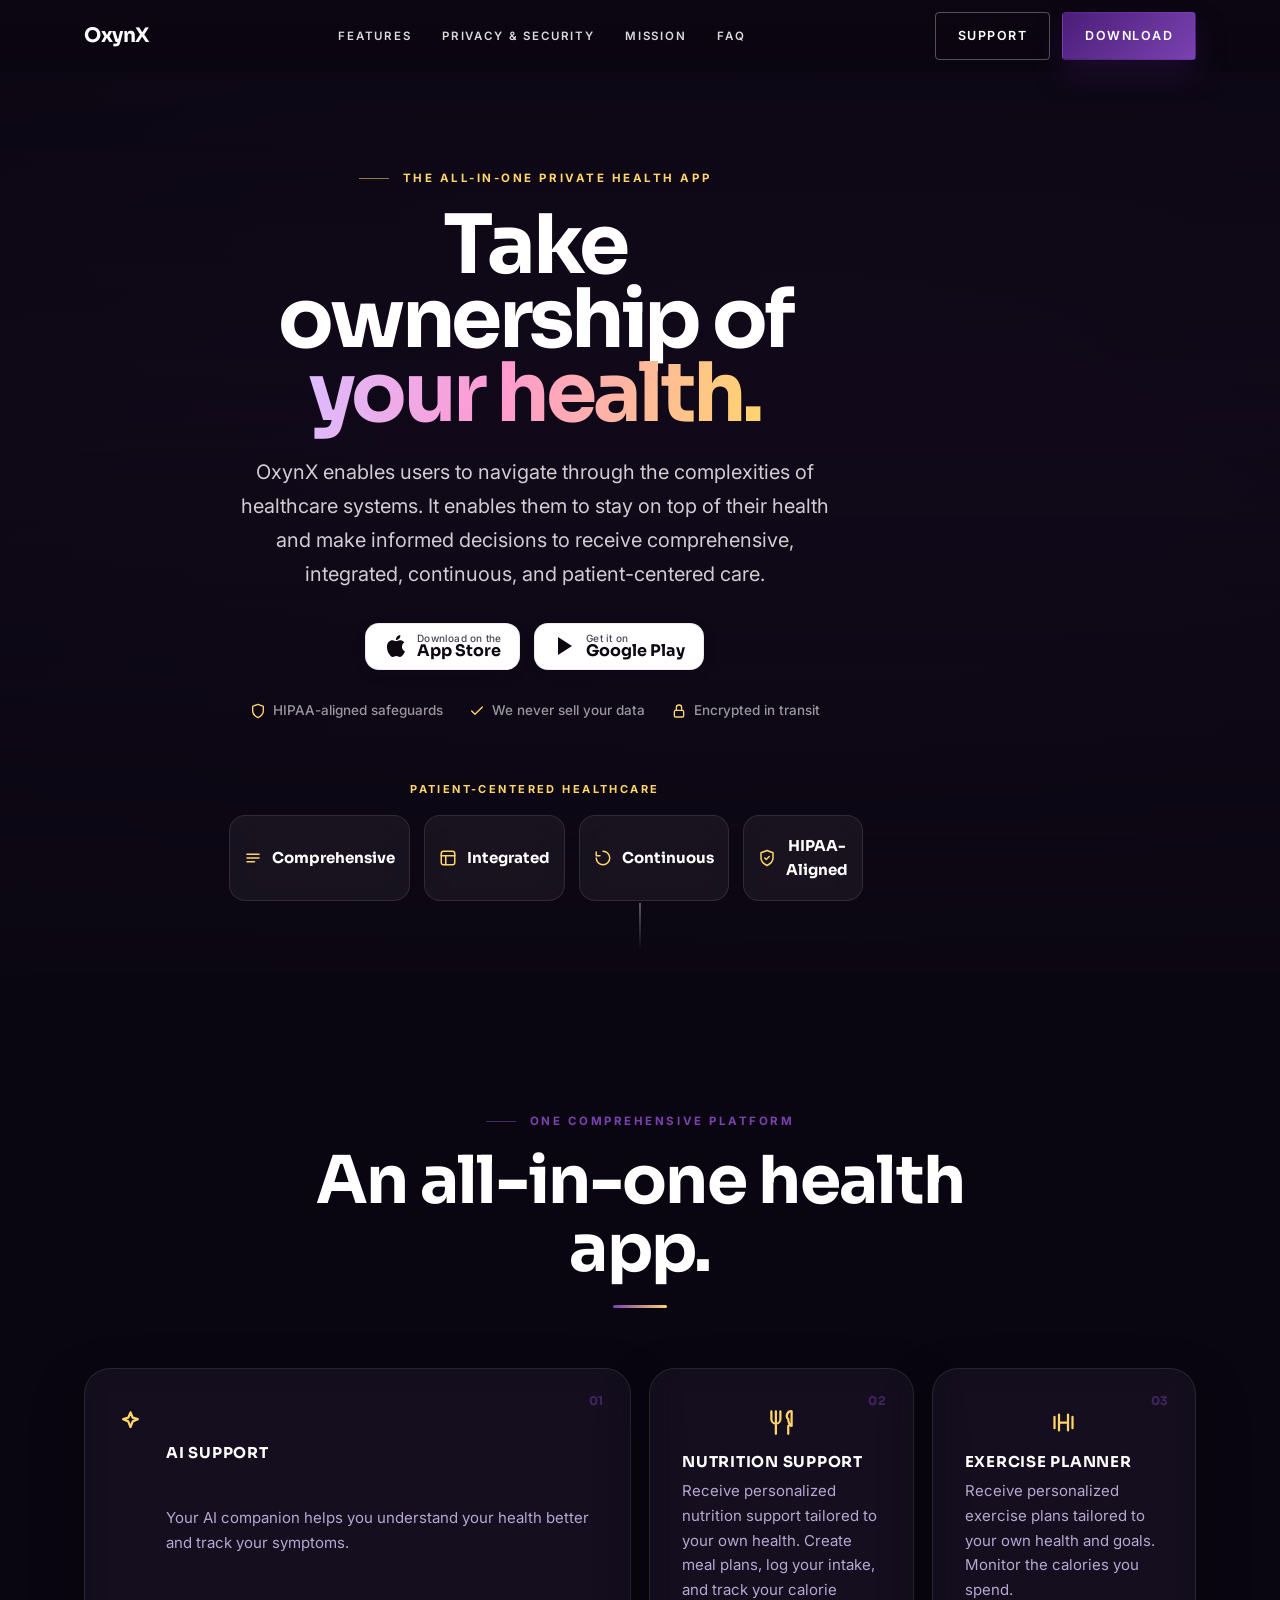
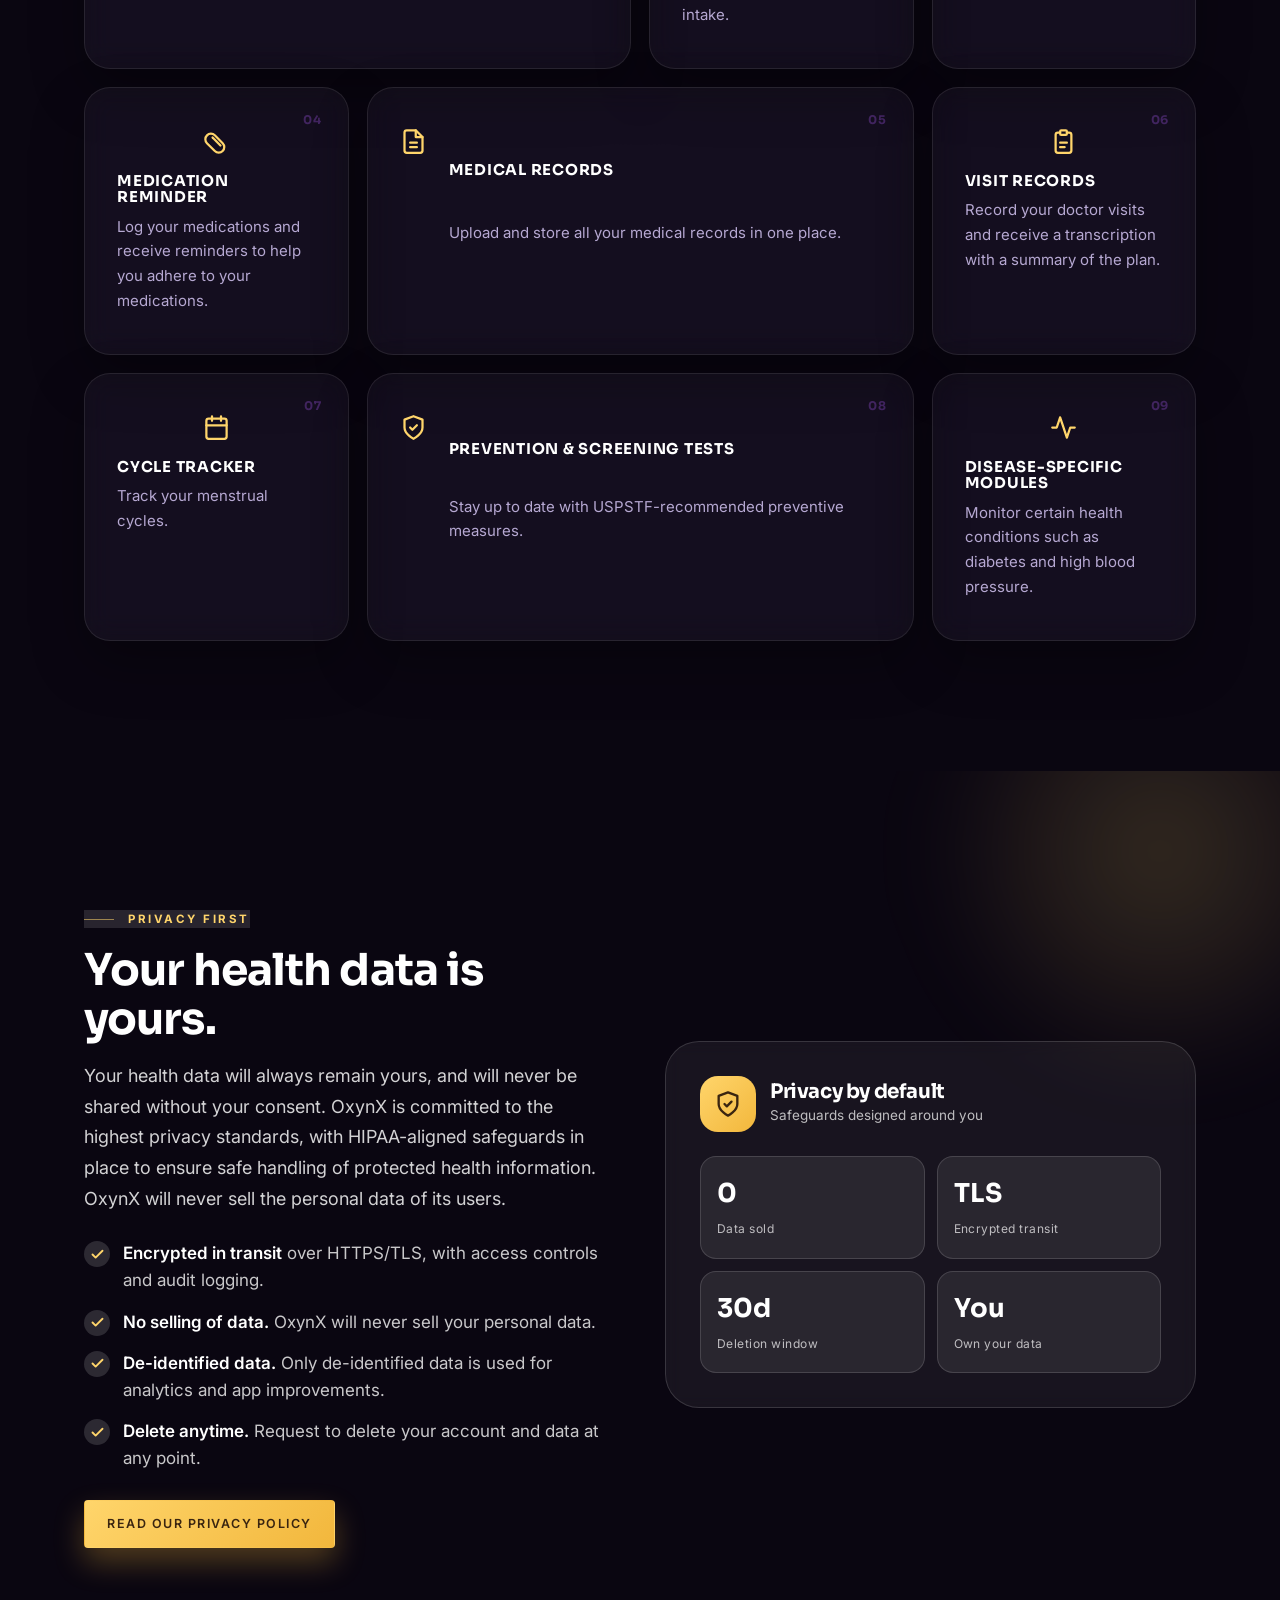
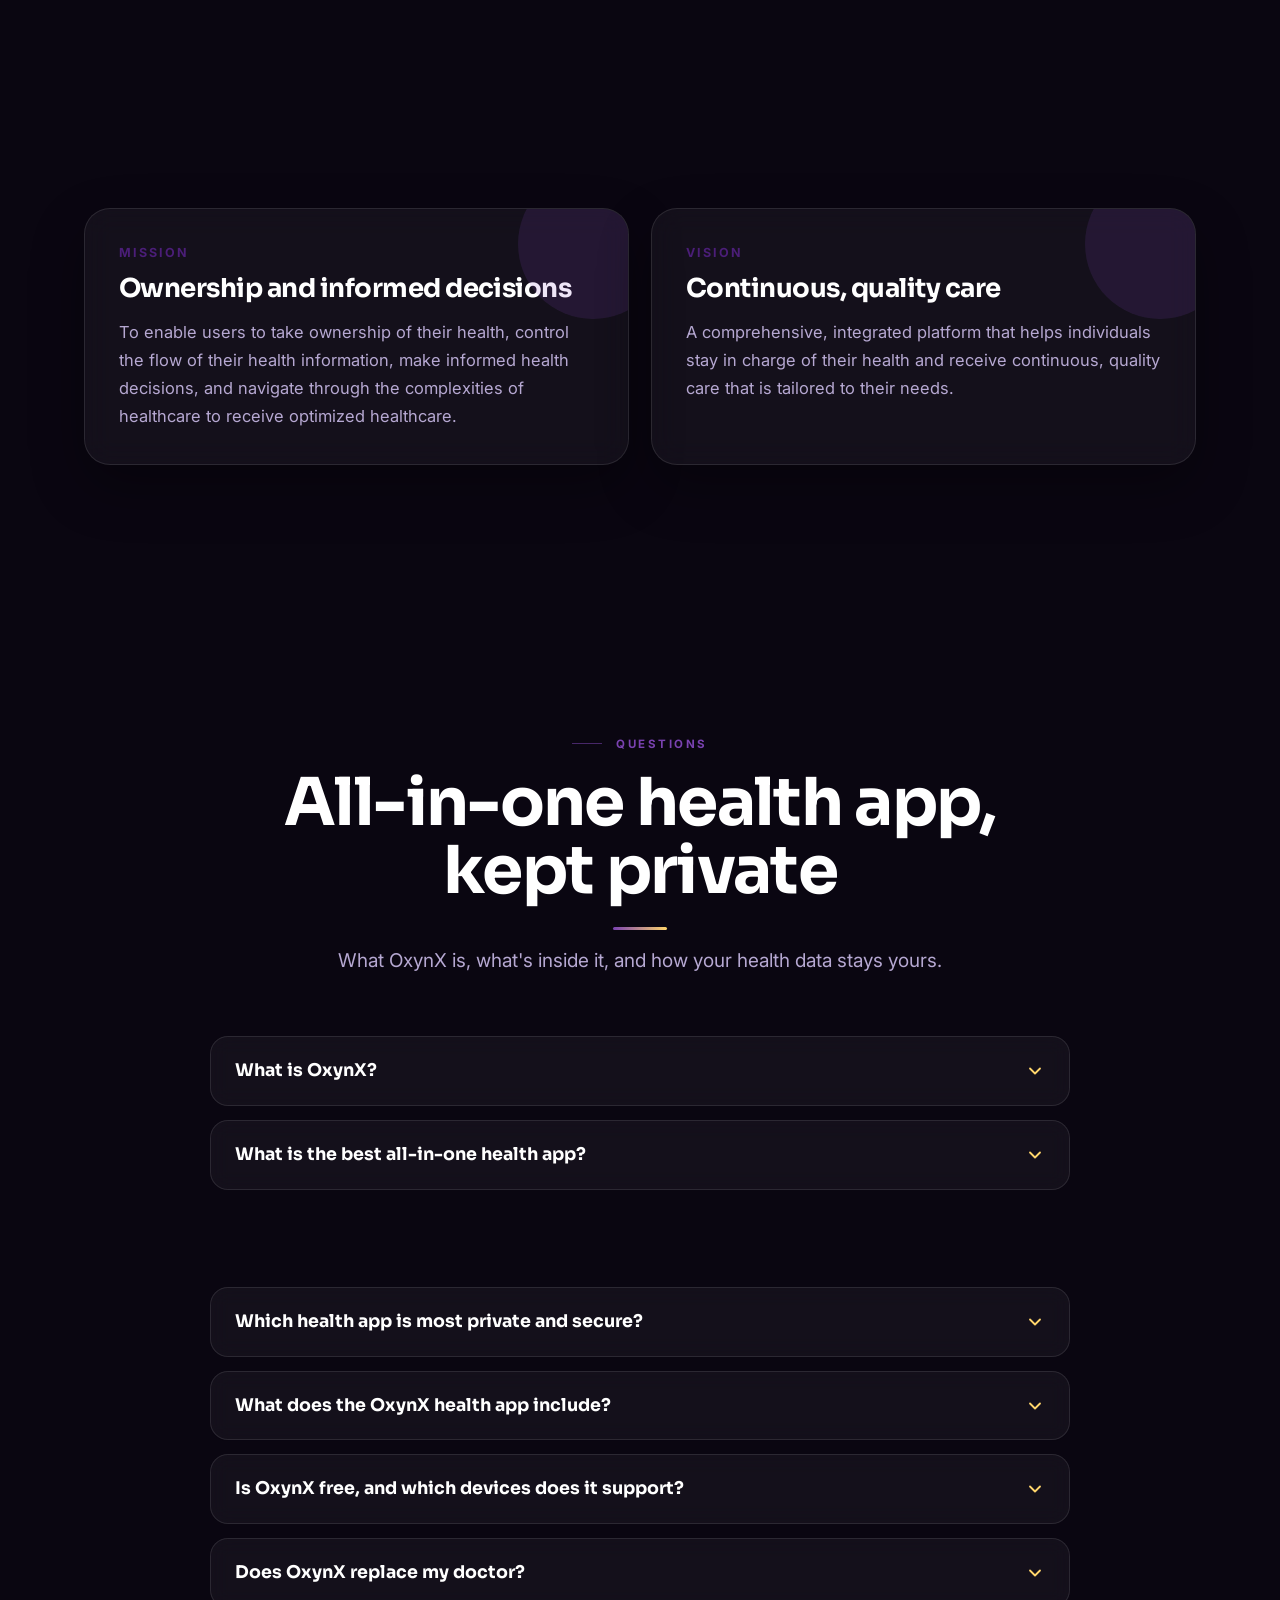
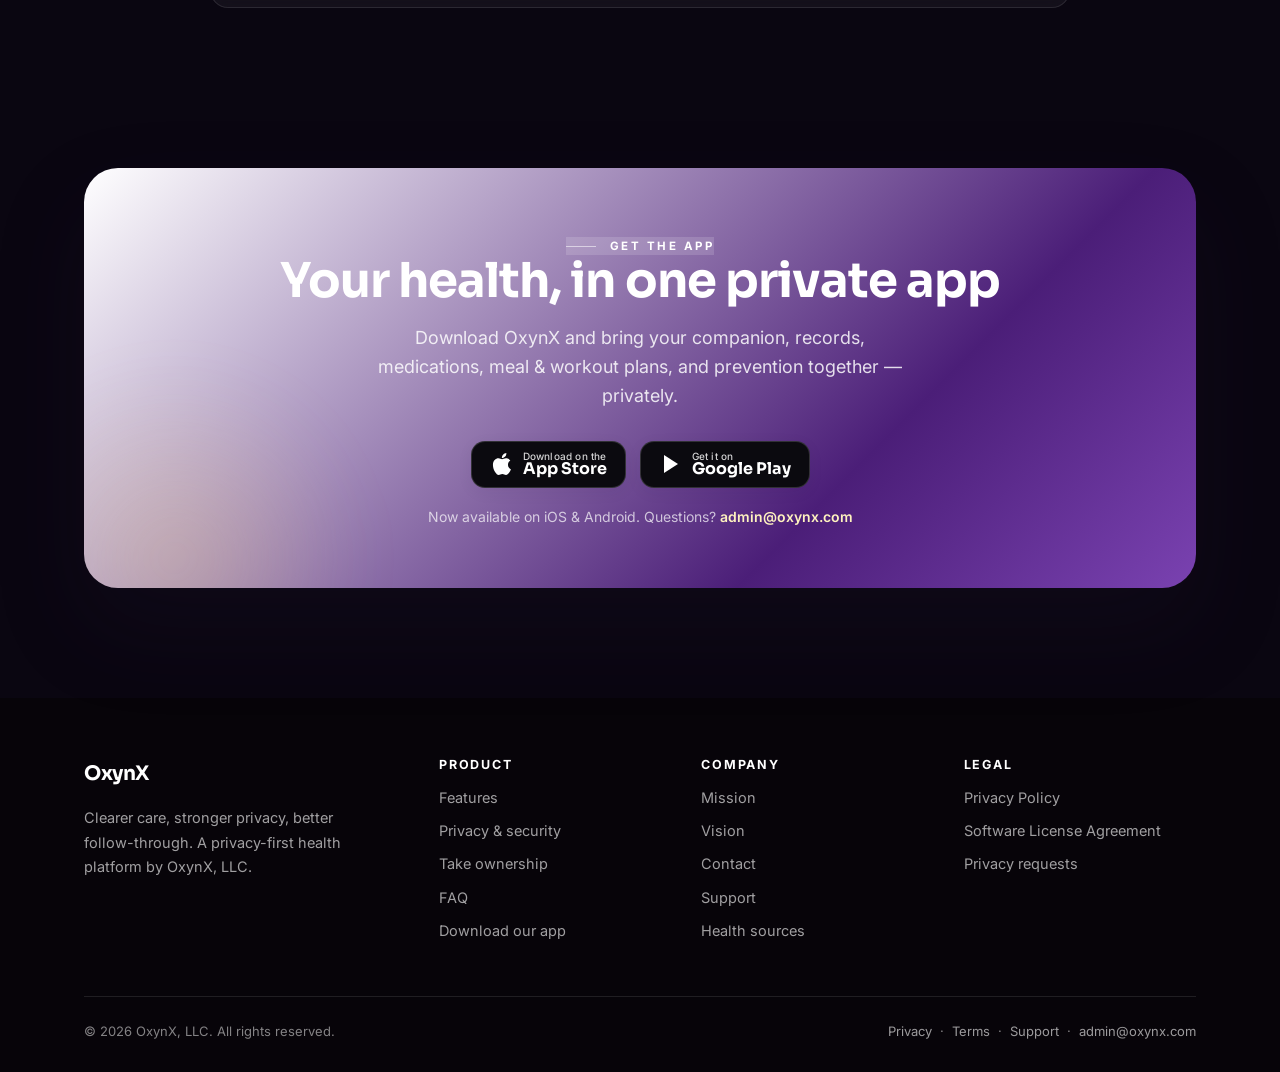
==== index.html @ 4900775f "SEO: target brand + all-in-one health app + private health app (title, FAQ schema, entity signals)" ====
<!DOCTYPE html>
<html lang="en">
<head>
  <meta charset="utf-8" />
  <!-- Google tag (gtag.js) — GA4 -->
  <script async src="https://www.googletagmanager.com/gtag/js?id=G-YJ0913E5GP"></script>
  <script>
    window.dataLayer = window.dataLayer || [];
    function gtag(){dataLayer.push(arguments);}
    gtag('js', new Date());
    gtag('config', 'G-YJ0913E5GP');
  </script>
  <meta name="viewport" content="width=device-width, initial-scale=1" />
  <title>OxynX — The All-in-One Private Health App</title>
  <meta name="description" content="OxynX is an all-in-one private health app — records, medications, symptoms, nutrition and screenings in one secure, HIPAA-aligned place. iOS & Android." />
  <meta name="theme-color" content="#291735" />
  <link rel="canonical" href="https://oxynx.com/" />

  <meta name="keywords" content="OxynX, OxynX Health, all-in-one health app, all in one health app, private health app, privacy health app, privacy-first health app, secure health app, personal health record app, medication reminders, symptom tracker, AI health companion, nutrition planner, preventive screening, HIPAA health app" />
  <meta name="author" content="OxynX, LLC" />

  <meta property="og:type" content="website" />
  <meta property="og:site_name" content="OxynX" />
  <meta property="og:locale" content="en_US" />
  <meta property="og:title" content="OxynX — The All-in-One Private Health App" />
  <meta property="og:description" content="An all-in-one private health app: records, medications, symptoms, nutrition, workouts and preventive screenings in one secure place. HIPAA-aligned — we never sell your data." />
  <meta property="og:url" content="https://oxynx.com/" />
  <meta property="og:image" content="https://oxynx.com/og-image.png" />
  <meta property="og:image:width" content="1200" />
  <meta property="og:image:height" content="630" />
  <meta property="og:image:alt" content="OxynX — take ownership of your health." />
  <meta name="twitter:card" content="summary_large_image" />
  <meta name="twitter:title" content="OxynX — The All-in-One Private Health App" />
  <meta name="twitter:description" content="An all-in-one private health app: records, medications, symptoms, nutrition and preventive screenings in one secure place. HIPAA-aligned." />
  <meta name="twitter:image" content="https://oxynx.com/og-image.png" />

  <script type="application/ld+json">
  {
    "@context": "https://schema.org",
    "@graph": [
      {
        "@type": "Organization",
        "@id": "https://oxynx.com/#organization",
        "name": "OxynX",
        "alternateName": ["OxynX Health", "OxynX App", "Oxynx"],
        "legalName": "OxynX, LLC",
        "url": "https://oxynx.com/",
        "logo": {
          "@type": "ImageObject",
          "url": "https://oxynx.com/logo.png",
          "width": 512,
          "height": 512
        },
        "image": "https://oxynx.com/og-image.png",
        "email": "admin@oxynx.com",
        "description": "OxynX is a privacy-first health platform that helps people take ownership of their health.",
        "sameAs": [
          "https://apps.apple.com/us/app/oxynx-health/id6758890598",
          "https://play.google.com/store/apps/details?id=com.oxynx.oxynx",
          "https://www.youtube.com/channel/UCGxcigY-FPcNOun5GHiqhCA"
        ]
      },
      {
        "@type": "WebSite",
        "@id": "https://oxynx.com/#website",
        "url": "https://oxynx.com/",
        "name": "OxynX",
        "description": "Privacy-first health app — records, medications, nutrition, symptoms and prevention in one place.",
        "publisher": { "@id": "https://oxynx.com/#organization" },
        "inLanguage": "en"
      },
      {
        "@type": "MobileApplication",
        "@id": "https://oxynx.com/#app",
        "name": "OxynX Health",
        "applicationCategory": "HealthApplication",
        "applicationSubCategory": "All-in-one personal health record and health management app",
        "alternateName": ["OxynX", "OxynX App"],
        "keywords": "all-in-one health app, private health app, privacy-first health app, personal health record, medication reminders, symptom tracker, AI health companion, preventive screening",
        "featureList": [
          "AI health companion",
          "Medical records in one place",
          "Medication reminders",
          "Symptom tracker with patterns and triggers",
          "AI meal planner",
          "Exercise planner",
          "Cycle tracker",
          "Visit recorder with transcripts and summaries",
          "Preventive and screening test guidance",
          "Disease-specific modules"
        ],
        "operatingSystem": "iOS, Android",
        "url": "https://oxynx.com/",
        "installUrl": "https://oxynx.com/#download",
        "downloadUrl": [
          "https://apps.apple.com/us/app/oxynx-health/id6758890598",
          "https://play.google.com/store/apps/details?id=com.oxynx.oxynx"
        ],
        "image": "https://oxynx.com/og-image.png",
        "description": "OxynX is an AI-powered, privacy-first health app. Track symptoms and their triggers, plan nutrition and workouts, stay on top of medications and reminders, record doctor visits, keep every medical record in one place, and stay current on preventive screenings — with HIPAA-aligned safeguards.",
        "publisher": { "@id": "https://oxynx.com/#organization" },
        "offers": {
          "@type": "Offer",
          "price": "0",
          "priceCurrency": "USD"
        }
      }
    ]
  }
  </script>

  <link rel="icon" href="favicon.svg" type="image/svg+xml" />
  <link rel="apple-touch-icon" href="favicon.svg" />
  <link rel="preconnect" href="https://fonts.googleapis.com" />
  <link rel="preconnect" href="https://fonts.gstatic.com" crossorigin />
  <link href="https://fonts.googleapis.com/css2?family=Inter:wght@400;500;600;700&family=Sora:wght@600;700;800&display=swap" rel="stylesheet" />
  <style>
  /* ============================================================
     OxynX — design system
     ============================================================ */
  :root {
    --ink: #1c1026;
    --deep: #291735;
    --accent: #4b1e78;
    --accent-2: #7a42b1;
    --accent-3: #9a6fd0;
    --gold: #ffd56b;
    --gold-soft: #fff3bf;

    --bg: #ffffff;
    --bg-soft: #faf6fe;
    --bg-tint: #f3ecfb;
    --surface: #ffffff;

    --text: #271c33;
    --muted: #6a6080;
    --faint: #948aa8;
    --line: rgba(74, 30, 120, 0.12);
    --line-strong: rgba(74, 30, 120, 0.22);

    --radius-sm: 12px;
    --radius: 18px;
    --radius-lg: 26px;
    --radius-xl: 34px;

    --shadow-sm: 0 4px 16px rgba(41, 23, 53, 0.06);
    --shadow: 0 18px 44px rgba(41, 23, 53, 0.10);
    --shadow-lg: 0 40px 90px rgba(41, 23, 53, 0.18);

    --maxw: 1160px;
    --font-sans: "Inter", -apple-system, BlinkMacSystemFont, "Segoe UI", Roboto, Helvetica, Arial, sans-serif;
    --font-display: "Sora", var(--font-sans);
  }

  * { box-sizing: border-box; }
  html { scroll-behavior: smooth; -webkit-text-size-adjust: 100%; }

  body {
    margin: 0;
    font-family: var(--font-sans);
    color: var(--text);
    background: var(--bg);
    line-height: 1.6;
    font-size: 17px;
    -webkit-font-smoothing: antialiased;
    text-rendering: optimizeLegibility;
    overflow-x: hidden;
  }

  img { max-width: 100%; display: block; }
  a { color: var(--accent); text-decoration: none; }
  a:hover { color: var(--accent-2); }

  h1, h2, h3, h4 {
    font-family: var(--font-display);
    color: var(--deep);
    line-height: 1.1;
    letter-spacing: -0.02em;
    margin: 0;
    font-weight: 700;
  }

  .container { width: 100%; max-width: var(--maxw); margin: 0 auto; padding: 0 24px; }
  .section { padding: 96px 0; position: relative; }
  .section--tight { padding: 64px 0; }

  .eyebrow {
    display: inline-flex;
    align-items: center;
    gap: 8px;
    font-family: var(--font-sans);
    font-size: 12.5px;
    font-weight: 600;
    letter-spacing: 0.14em;
    text-transform: uppercase;
    color: var(--accent);
    background: var(--bg-tint);
    border: 1px solid var(--line);
    padding: 7px 14px;
    border-radius: 999px;
  }
  .eyebrow .dot {
    width: 7px; height: 7px; border-radius: 999px;
    background: var(--gold);
    box-shadow: 0 0 0 4px rgba(255, 213, 107, 0.25);
  }

  .section-head { max-width: 680px; margin: 0 auto 52px; text-align: center; }
  .section-head h2 { font-size: clamp(30px, 4.4vw, 46px); margin: 16px 0 0; }
  .section-head p { color: var(--muted); font-size: 18px; margin: 16px 0 0; }

  /* ---------- buttons ---------- */
  .btn {
    display: inline-flex;
    align-items: center;
    gap: 9px;
    font-family: var(--font-sans);
    font-weight: 600;
    font-size: 15.5px;
    padding: 13px 22px;
    border-radius: 999px;
    border: 1px solid transparent;
    cursor: pointer;
    transition: transform .18s ease, box-shadow .18s ease, background .18s ease, color .18s ease, border-color .18s ease;
    white-space: nowrap;
  }
  .btn svg { width: 18px; height: 18px; }
  .btn--primary {
    background: linear-gradient(135deg, var(--accent) 0%, var(--accent-2) 100%);
    color: #fff;
    box-shadow: 0 14px 30px rgba(75, 30, 120, 0.28);
  }
  .btn--primary:hover { transform: translateY(-2px); color: #fff; box-shadow: 0 20px 38px rgba(75, 30, 120, 0.34); }
  .btn--ghost {
    background: var(--surface);
    color: var(--deep);
    border-color: var(--line-strong);
    box-shadow: var(--shadow-sm);
  }
  .btn--ghost:hover { transform: translateY(-2px); color: var(--deep); border-color: var(--accent-2); }
  .btn--light {
    background: rgba(255,255,255,0.14);
    color: #fff;
    border-color: rgba(255,255,255,0.28);
    backdrop-filter: blur(6px);
  }
  .btn--light:hover { background: rgba(255,255,255,0.22); color: #fff; transform: translateY(-2px); }
  .btn--gold { background: linear-gradient(135deg, var(--gold) 0%, #f2b73c 100%); color: #3a2510; box-shadow: 0 14px 30px rgba(242, 183, 60, 0.3); }
  .btn--gold:hover { color: #3a2510; transform: translateY(-2px); }
  .btn--store { background: #0b0a0f; color: #fff; border-color: rgba(255,255,255,0.16); border-radius: 14px; padding: 9px 18px; box-shadow: var(--shadow-sm); }
  .btn--store:hover { color: #fff; transform: translateY(-2px); box-shadow: var(--shadow); }
  .btn--store svg { width: 24px; height: 24px; }
  .btn--store .s { display: flex; flex-direction: column; align-items: flex-start; line-height: 1.05; text-align: left; }
  .btn--store .s small { font-size: 10px; font-weight: 500; letter-spacing: 0.02em; opacity: 0.82; }
  .btn--store .s b { font-family: var(--font-display); font-weight: 700; font-size: 16px; }
  .store-row { display: flex; flex-wrap: wrap; gap: 14px; }

  /* ---------- nav ---------- */
  .nav {
    position: sticky; top: 0; z-index: 60;
    backdrop-filter: saturate(180%) blur(14px);
    background: rgba(255,255,255,0.74);
    border-bottom: 1px solid transparent;
    transition: border-color .2s ease, background .2s ease, box-shadow .2s ease;
  }
  .nav.is-stuck { border-color: var(--line); box-shadow: 0 6px 24px rgba(41,23,53,0.06); }
  .nav__inner { display: flex; align-items: center; justify-content: space-between; height: 72px; }
  .brand { display: inline-flex; align-items: center; gap: 11px; font-family: var(--font-display); font-weight: 700; font-size: 20px; color: var(--deep); letter-spacing: -0.02em; }
  .brand:hover { color: var(--deep); }
  .brand__mark { width: 34px; height: 34px; flex: 0 0 auto; }
  .nav__links { display: flex; align-items: center; gap: 30px; }
  .nav__links a { color: var(--muted); font-weight: 500; font-size: 15px; }
  .nav__links a:hover { color: var(--deep); }
  .nav__cta { display: flex; align-items: center; gap: 12px; }
  .nav__toggle { display: none; background: none; border: 1px solid var(--line-strong); border-radius: 12px; width: 42px; height: 42px; align-items: center; justify-content: center; cursor: pointer; }
  .nav__toggle svg { width: 22px; height: 22px; color: var(--deep); }

  /* ---------- hero ---------- */
  .hero { position: relative; overflow: hidden; padding: 70px 0 90px; }
  .hero__bg { position: absolute; inset: 0; z-index: 0; pointer-events: none; }
  .hero__bg .blob { position: absolute; border-radius: 999px; filter: blur(70px); opacity: 0.5; }
  .hero__bg .b1 { width: 520px; height: 520px; top: -180px; right: -120px; background: radial-gradient(circle, rgba(122,66,177,0.42), transparent 70%); }
  .hero__bg .b2 { width: 420px; height: 420px; bottom: -200px; left: -140px; background: radial-gradient(circle, rgba(255,213,107,0.30), transparent 70%); }
  .hero__bg .b3 { width: 360px; height: 360px; top: 30%; left: 44%; background: radial-gradient(circle, rgba(75,30,120,0.18), transparent 72%); }
  .hero__grid {
    position: relative; z-index: 2;
    display: grid; grid-template-columns: minmax(0,1.05fr) minmax(0,0.95fr);
    gap: 56px; align-items: center;
  }
  .hero h1 { font-size: clamp(42px, 6.4vw, 76px); line-height: 0.98; letter-spacing: -0.035em; margin: 22px 0 0; }
  .hero h1 .grad {
    background: linear-gradient(120deg, var(--accent) 0%, var(--accent-2) 60%, var(--accent-3) 100%);
    -webkit-background-clip: text; background-clip: text; color: transparent;
  }
  .hero__lede { font-size: 19px; color: var(--muted); max-width: 540px; margin: 22px 0 0; line-height: 1.7; }
  .hero__lede strong { color: var(--accent); font-weight: 600; }
  .hero__actions { display: flex; flex-wrap: wrap; gap: 14px; margin-top: 32px; }
  .hero__trust { display: flex; flex-wrap: wrap; gap: 18px 26px; margin-top: 30px; color: var(--faint); font-size: 13.5px; font-weight: 500; }
  .hero__trust span { display: inline-flex; align-items: center; gap: 7px; }
  .hero__trust svg { width: 16px; height: 16px; color: var(--accent-2); }

  /* phone mockup */
  .mock { position: relative; justify-self: center; }
  .mock__phone {
    width: 300px; aspect-ratio: 300/620; border-radius: 42px;
    background: linear-gradient(160deg, #2c1840, #4b1e78);
    padding: 12px; box-shadow: var(--shadow-lg);
    border: 1px solid rgba(255,255,255,0.12); position: relative; z-index: 2;
  }
  .mock__screen { width: 100%; height: 100%; border-radius: 32px; background: var(--bg-soft); overflow: hidden; display: flex; flex-direction: column; }
  .mock__topbar { background: linear-gradient(135deg, var(--deep), var(--accent)); color: #fff; padding: 22px 18px 16px; }
  .mock__topbar .greet { font-size: 12px; opacity: 0.78; }
  .mock__topbar .name { font-family: var(--font-display); font-weight: 700; font-size: 19px; margin-top: 2px; }
  .mock__body { padding: 14px; display: grid; gap: 10px; }
  .mock__card { background: #fff; border: 1px solid var(--line); border-radius: 16px; padding: 12px 13px; box-shadow: var(--shadow-sm); display: flex; align-items: center; gap: 11px; }
  .mock__ic { width: 34px; height: 34px; border-radius: 11px; background: var(--bg-tint); display: flex; align-items: center; justify-content: center; flex: 0 0 auto; }
  .mock__ic svg { width: 18px; height: 18px; color: var(--accent); }
  .mock__card .t { font-size: 13px; font-weight: 600; color: var(--deep); }
  .mock__card .s { font-size: 11px; color: var(--muted); margin-top: 1px; }
  .mock__ring { margin-left: auto; font-size: 12px; font-weight: 700; color: var(--accent-2); }
  .mock__pill { position: absolute; z-index: 3; background: #fff; border: 1px solid var(--line); border-radius: 14px; padding: 10px 13px; box-shadow: var(--shadow); display: flex; align-items: center; gap: 9px; font-size: 12.5px; font-weight: 600; color: var(--deep); }
  .mock__pill svg { width: 17px; height: 17px; }
  .mock__pill--a { top: 60px; left: -38px; }
  .mock__pill--b { bottom: 78px; right: -42px; }
  .mock__pill .pulse { width: 9px; height: 9px; border-radius: 999px; background: #2f9e75; box-shadow: 0 0 0 4px rgba(47,158,117,0.18); }

  /* ---------- trust strip ---------- */
  .strip { border-top: 1px solid var(--line); border-bottom: 1px solid var(--line); background: var(--bg-soft); }
  .strip__row { display: flex; flex-wrap: wrap; justify-content: center; gap: 14px 40px; padding: 26px 0; }
  .strip__item { display: inline-flex; align-items: center; gap: 10px; color: var(--deep); font-weight: 600; font-size: 14.5px; }
  .strip__item svg { width: 20px; height: 20px; color: var(--accent-2); }

  /* ---------- features ---------- */
  .features { background: var(--bg); }
  .feature-grid { display: grid; grid-template-columns: repeat(3, 1fr); gap: 20px; }
  .feature {
    background: var(--surface); border: 1px solid var(--line); border-radius: var(--radius-lg);
    padding: 26px 24px; box-shadow: var(--shadow-sm);
    transition: transform .2s ease, box-shadow .2s ease, border-color .2s ease;
  }
  .feature:hover { transform: translateY(-5px); box-shadow: var(--shadow); border-color: var(--line-strong); }
  .feature__ic { width: 50px; height: 50px; border-radius: 15px; display: flex; align-items: center; justify-content: center; background: linear-gradient(135deg, var(--bg-tint), #fff); border: 1px solid var(--line); margin-bottom: 16px; }
  .feature__ic svg { width: 24px; height: 24px; color: var(--accent); }
  .feature h3 { font-size: 19px; }
  .feature p { color: var(--muted); margin: 9px 0 0; font-size: 15.5px; line-height: 1.65; }

  /* ---------- privacy / security band ---------- */
  .security { background: linear-gradient(160deg, var(--deep) 0%, var(--accent) 100%); color: #fff; border-radius: 0; position: relative; overflow: hidden; }
  .security::after { content: ""; position: absolute; width: 480px; height: 480px; right: -120px; top: -160px; background: radial-gradient(circle, rgba(255,213,107,0.18), transparent 70%); filter: blur(40px); }
  .security__grid { position: relative; z-index: 2; display: grid; grid-template-columns: minmax(0,1fr) minmax(0,1fr); gap: 50px; align-items: center; }
  .security .eyebrow { background: rgba(255,255,255,0.12); color: #fff; border-color: rgba(255,255,255,0.2); }
  .security h2 { color: #fff; font-size: clamp(30px, 4.2vw, 44px); margin: 18px 0 0; }
  .security__lede { color: rgba(255,255,255,0.82); font-size: 18px; margin: 18px 0 0; line-height: 1.7; }
  .security__list { list-style: none; padding: 0; margin: 26px 0 0; display: grid; gap: 14px; }
  .security__list li { display: flex; gap: 13px; align-items: flex-start; }
  .security__list .chk { width: 26px; height: 26px; border-radius: 999px; background: rgba(255,255,255,0.14); display: flex; align-items: center; justify-content: center; flex: 0 0 auto; margin-top: 1px; }
  .security__list .chk svg { width: 15px; height: 15px; color: var(--gold); }
  .security__list b { color: #fff; font-weight: 600; }
  .security__list span { color: rgba(255,255,255,0.78); }
  .shield-card { background: rgba(255,255,255,0.07); border: 1px solid rgba(255,255,255,0.16); border-radius: var(--radius-xl); padding: 34px; backdrop-filter: blur(8px); }
  .shield-card__top { display: flex; align-items: center; gap: 14px; }
  .shield-card__top .ic { width: 56px; height: 56px; border-radius: 18px; background: linear-gradient(135deg, var(--gold), #f2b73c); display: flex; align-items: center; justify-content: center; }
  .shield-card__top .ic svg { width: 28px; height: 28px; color: #3a2510; }
  .shield-card__top h3 { color: #fff; font-size: 20px; }
  .shield-card__top p { color: rgba(255,255,255,0.72); font-size: 13.5px; margin: 2px 0 0; }
  .shield-card__stats { display: grid; grid-template-columns: repeat(2,1fr); gap: 12px; margin-top: 24px; }
  .shield-stat { background: rgba(255,255,255,0.08); border: 1px solid rgba(255,255,255,0.14); border-radius: 16px; padding: 16px; }
  .shield-stat b { display: block; font-family: var(--font-display); font-size: 26px; color: #fff; }
  .shield-stat span { font-size: 12px; color: rgba(255,255,255,0.7); letter-spacing: 0.04em; }

  /* ---------- how it works ---------- */
  .steps { display: grid; grid-template-columns: repeat(3,1fr); gap: 22px; counter-reset: step; }
  .step { position: relative; background: var(--surface); border: 1px solid var(--line); border-radius: var(--radius-lg); padding: 30px 26px; box-shadow: var(--shadow-sm); }
  .step__num { counter-increment: step; width: 44px; height: 44px; border-radius: 14px; background: linear-gradient(135deg, var(--accent), var(--accent-2)); color: #fff; font-family: var(--font-display); font-weight: 700; font-size: 18px; display: flex; align-items: center; justify-content: center; }
  .step__num::before { content: counter(step, decimal-leading-zero); }
  .step h3 { font-size: 19px; margin: 18px 0 0; }
  .step p { color: var(--muted); margin: 9px 0 0; font-size: 15.5px; }

  /* ---------- mission / vision ---------- */
  .mv { background: var(--bg-soft); }
  .mv__grid { display: grid; grid-template-columns: repeat(2,1fr); gap: 22px; }
  .mv__card { background: var(--surface); border: 1px solid var(--line); border-radius: var(--radius-lg); padding: 34px; box-shadow: var(--shadow-sm); position: relative; overflow: hidden; }
  .mv__card .k { font-size: 12.5px; font-weight: 700; letter-spacing: 0.16em; text-transform: uppercase; color: var(--accent); }
  .mv__card h3 { font-size: 26px; margin: 12px 0 0; }
  .mv__card p { color: var(--muted); margin: 14px 0 0; font-size: 16.5px; line-height: 1.7; }
  .mv__card .corner { position: absolute; right: -40px; top: -40px; width: 150px; height: 150px; border-radius: 999px; background: var(--bg-tint); opacity: 0.7; }

  /* ---------- patient-centered hub (hero visual) ---------- */
  .hub { position: relative; width: 100%; max-width: 540px; margin: 0 auto; justify-self: center; display: grid; grid-template-columns: 1fr 1.2fr 1fr; grid-template-rows: auto auto auto; gap: 18px; align-items: center; }
  .hub::before, .hub::after { content: ""; position: absolute; background: var(--line-strong); z-index: 0; }
  .hub::before { top: 50%; left: 20%; right: 20%; height: 2px; transform: translateY(-1px); }
  .hub::after { left: 50%; top: 18%; bottom: 18%; width: 2px; transform: translateX(-1px); }
  .hub > * { position: relative; z-index: 1; }
  .hub__center { grid-column: 2; grid-row: 2; background: linear-gradient(135deg, var(--deep), var(--accent)); color: #fff; border-radius: var(--radius-lg); padding: 32px 18px; text-align: center; box-shadow: var(--shadow); }
  .hub__center .hub__ic { width: 58px; height: 58px; margin: 0 auto 12px; border-radius: 16px; background: rgba(255,255,255,0.15); display: flex; align-items: center; justify-content: center; }
  .hub__center .hub__ic svg { width: 30px; height: 30px; color: #fff; }
  .hub__center h3 { color: #fff; font-size: 20px; line-height: 1.18; }
  .pillar { background: var(--surface); border: 1px solid var(--line); border-radius: var(--radius); padding: 24px 14px; text-align: center; box-shadow: var(--shadow-sm); transition: transform .2s ease, box-shadow .2s ease; }
  .pillar:hover { transform: translateY(-3px); box-shadow: var(--shadow); }
  .pillar__ic { width: 46px; height: 46px; margin: 0 auto 10px; border-radius: 13px; background: var(--bg-tint); border: 1px solid var(--line); display: flex; align-items: center; justify-content: center; }
  .pillar__ic svg { width: 23px; height: 23px; color: var(--accent); }
  .pillar b { font-family: var(--font-display); font-weight: 700; font-size: 16.5px; color: var(--deep); }
  .pillar--n { grid-column: 2; grid-row: 1; }
  .pillar--w { grid-column: 1; grid-row: 2; }
  .pillar--e { grid-column: 3; grid-row: 2; }
  .pillar--s { grid-column: 2; grid-row: 3; }
  .ownership__lede { max-width: 760px; margin: 40px auto 0; text-align: center; color: var(--muted); font-size: 18px; line-height: 1.8; }
  @media (max-width: 980px) {
    .hub { max-width: 560px; }
  }
  @media (max-width: 760px) {
    .hub { grid-template-columns: 1fr 1fr; gap: 12px; max-width: 430px; }
    .hub::before, .hub::after { display: none; }
    .hub__center { grid-column: 1 / -1; grid-row: 1; padding: 26px 16px; }
    .pillar { padding: 20px 12px; }
    .pillar--n { grid-column: 1; grid-row: 2; }
    .pillar--w { grid-column: 2; grid-row: 2; }
    .pillar--e { grid-column: 1; grid-row: 3; }
    .pillar--s { grid-column: 2; grid-row: 3; }
    .ownership__lede { font-size: 16px; margin-top: 30px; }
  }

  /* ---------- download CTA ---------- */
  .cta-band { padding: 30px 0 110px; }
  .cta-card {
    position: relative; overflow: hidden;
    background: linear-gradient(135deg, var(--deep), var(--accent) 70%, var(--accent-2));
    border-radius: var(--radius-xl); padding: 60px; text-align: center; color: #fff;
    box-shadow: var(--shadow-lg);
  }
  .cta-card::before { content: ""; position: absolute; width: 380px; height: 380px; left: -100px; bottom: -160px; background: radial-gradient(circle, rgba(255,213,107,0.22), transparent 70%); filter: blur(30px); }
  .cta-card > * { position: relative; z-index: 2; }
  .cta-card h2 { color: #fff; font-size: clamp(30px, 4.6vw, 48px); }
  .cta-card p { color: rgba(255,255,255,0.84); font-size: 18px; max-width: 560px; margin: 16px auto 0; }
  .cta-card .actions { display: flex; justify-content: center; flex-wrap: wrap; gap: 14px; margin-top: 30px; }
  .cta-card .email { margin-top: 18px; font-size: 14px; color: rgba(255,255,255,0.7); }
  .cta-card .email a { color: var(--gold-soft); font-weight: 600; }

  /* ---------- footer ---------- */
  .footer { background: var(--ink); color: rgba(255,255,255,0.7); padding: 60px 0 30px; }
  .footer__top { display: grid; grid-template-columns: 1.4fr 1fr 1fr 1fr; gap: 30px; }
  .footer .brand { color: #fff; }
  .footer .brand:hover { color: #fff; }
  .footer__tag { margin: 16px 0 0; font-size: 14.5px; max-width: 300px; color: rgba(255,255,255,0.62); line-height: 1.7; }
  .footer h4 { color: #fff; font-family: var(--font-sans); font-size: 12.5px; font-weight: 700; letter-spacing: 0.14em; text-transform: uppercase; margin-bottom: 14px; }
  .footer__col a, .footer__col span { display: block; color: rgba(255,255,255,0.62); font-size: 14.5px; margin-bottom: 10px; }
  .footer__col a:hover { color: var(--gold-soft); }
  .footer__bottom { display: flex; flex-wrap: wrap; justify-content: space-between; gap: 12px; margin-top: 44px; padding-top: 24px; border-top: 1px solid rgba(255,255,255,0.1); font-size: 13px; color: rgba(255,255,255,0.5); }
  .footer__bottom a { color: rgba(255,255,255,0.6); }
  .footer__bottom a:hover { color: var(--gold-soft); }

  /* ============================================================
     Legal pages
     ============================================================ */
  .legal-hero { background: linear-gradient(160deg, var(--deep), var(--accent)); color: #fff; padding: 56px 0 44px; }
  .legal-hero .eyebrow { background: rgba(255,255,255,0.12); color: #fff; border-color: rgba(255,255,255,0.2); }
  .legal-hero h1 { color: #fff; font-size: clamp(34px, 5vw, 52px); margin: 18px 0 0; }
  .legal-hero p { color: rgba(255,255,255,0.84); margin: 16px 0 0; max-width: 760px; font-size: 17px; line-height: 1.7; }
  .legal-hero .meta { margin-top: 16px; font-size: 13.5px; color: rgba(255,255,255,0.66); }
  .legal-hero .back { display: inline-flex; align-items: center; gap: 7px; color: rgba(255,255,255,0.8); font-size: 14px; font-weight: 500; margin-bottom: 4px; }
  .legal-hero .back svg { width: 16px; height: 16px; }

  .legal-wrap { padding: 56px 0 90px; background: var(--bg); }
  .legal { max-width: 860px; margin: 0 auto; }
  .legal__notice { background: var(--bg-tint); border: 1px solid var(--line); border-left: 4px solid var(--accent); border-radius: var(--radius); padding: 18px 22px; margin-bottom: 36px; }
  .legal__notice .k { font-size: 12.5px; font-weight: 700; letter-spacing: 0.1em; text-transform: uppercase; color: var(--accent); }
  .legal__notice p { margin: 8px 0 0; color: var(--text); font-size: 15.5px; }
  .legal h2 { font-size: 23px; color: var(--deep); margin: 40px 0 14px; scroll-margin-top: 90px; }
  .legal h3 { font-size: 18px; color: var(--accent); margin: 26px 0 10px; }
  .legal p { color: var(--text); margin: 0 0 16px; font-size: 16.5px; line-height: 1.8; }
  .legal ul { margin: 0 0 18px; padding-left: 22px; color: var(--text); }
  .legal li { margin-bottom: 10px; line-height: 1.75; font-size: 16px; }
  .legal strong { color: var(--deep); font-weight: 600; }
  .legal a { font-weight: 600; text-decoration: underline; text-underline-offset: 2px; }
  .legal__contract { white-space: pre-wrap; font-size: 16px; line-height: 1.85; color: var(--text); }
  .legal__sig { margin-top: 36px; padding-top: 22px; border-top: 1px solid var(--line); display: flex; justify-content: space-between; flex-wrap: wrap; gap: 16px; color: var(--muted); font-size: 15px; }

  /* ---------- reveal animation ---------- */
  .reveal { opacity: 0; transform: translateY(22px); transition: opacity .7s cubic-bezier(.2,.7,.3,1), transform .7s cubic-bezier(.2,.7,.3,1); }
  .reveal.in { opacity: 1; transform: none; }
  @media (prefers-reduced-motion: reduce) {
    .reveal { opacity: 1 !important; transform: none !important; transition: none; }
    html { scroll-behavior: auto; }
  }

  /* ---------- responsive ---------- */
  @media (max-width: 980px) {
    .hero__grid { grid-template-columns: 1fr; gap: 44px; }
    .mock { order: -1; }
    .feature-grid, .steps { grid-template-columns: repeat(2,1fr); }
    .security__grid, .mv__grid { grid-template-columns: 1fr; }
    .footer__top { grid-template-columns: 1fr 1fr; }
  }
  /* ============================================================
     PHONE-SPECIFIC DESIGN  (desktop/laptop layout above is untouched)
     ============================================================ */
  @media (max-width: 760px) {
    .container { padding: 0 18px; }
    .section { padding: 54px 0; }

    /* nav + slide-down menu */
    .nav__links { display: none; }
    .nav__toggle { display: inline-flex; }
    .nav.open .nav__links {
      display: flex; flex-direction: column; gap: 2px;
      position: absolute; top: 72px; left: 0; right: 0;
      background: rgba(255,255,255,0.98); border-bottom: 1px solid var(--line);
      padding: 10px 18px 16px; box-shadow: var(--shadow);
    }
    .nav.open .nav__links a { padding: 13px 4px; font-size: 16px; border-bottom: 1px solid var(--line); }
    .nav.open .nav__links a:last-child { border-bottom: none; }
    .nav__cta .btn--ghost { display: none; }
    .nav__cta .btn--primary { padding: 10px 17px; font-size: 14.5px; }
    .brand { font-size: 18px; }

    /* hero: headline + download buttons first, mockup below */
    .hero { padding: 26px 0 46px; }
    .hero__grid { grid-template-columns: 1fr; gap: 34px; }
    .mock { order: 0; }
    .hero h1 { font-size: 37px; line-height: 1.05; letter-spacing: -0.02em; }
    .hero__lede { font-size: 16.5px; margin-top: 18px; }
    .hero__actions { margin-top: 24px; }
    .hero__trust { gap: 11px 18px; margin-top: 22px; font-size: 12.5px; }

    /* full-width, stacked store buttons (hero + download section) */
    .store-row { flex-direction: column; align-items: stretch; }
    .store-row .btn { width: 100%; justify-content: center; }

    /* phone mockup, pills tucked in to avoid edge overflow */
    .mock__phone { width: 258px; }
    .mock__pill--a { left: -10px; top: 44px; }
    .mock__pill--b { right: -10px; bottom: 58px; }

    /* trust strip */
    .strip__row { gap: 12px 22px; padding: 20px 0; }
    .strip__item { font-size: 13.5px; }

    /* section heads + cards stack to one column */
    .section-head { margin-bottom: 32px; }
    .section-head h2 { font-size: 28px; }
    .section-head p { font-size: 16px; }
    .feature-grid, .steps, .mv__grid, .footer__top { grid-template-columns: 1fr; }
    .feature { padding: 22px 20px; }
    .feature:hover { transform: none; box-shadow: var(--shadow-sm); }
    .feature h3, .step h3 { font-size: 20px; }

    /* privacy / security band */
    .security__grid { grid-template-columns: 1fr; gap: 30px; }
    .security h2 { font-size: 26px; }
    .shield-card { padding: 24px; }

    /* download CTA */
    .cta-band { padding: 16px 0 76px; }
    .cta-card { padding: 34px 20px; }
    .cta-card h2 { font-size: 27px; }
    .cta-card p { font-size: 16px; }

    /* footer */
    .footer { padding: 46px 0 26px; }
    .footer__bottom { flex-direction: column; gap: 8px; align-items: flex-start; }
  }

  /* small phones */
  @media (max-width: 430px) {
    .container { padding: 0 16px; }
    .hero h1 { font-size: 32px; }
    .section-head h2, .security h2, .cta-card h2 { font-size: 24px; }
    .mock__phone { width: 230px; }
    .mock__pill { font-size: 11px; padding: 7px 10px; }
    .mv__card { padding: 26px 22px; }
    .cta-card { padding: 30px 18px; }
  }

  /* ---------- superior mobile polish ---------- */
  .mdock { display: none; }
  @media (max-width: 760px) {
    #features, #security, #how, #mission, #faq, #download { scroll-margin-top: 80px; }

    /* centered, focused hero */
    .hero__copy { text-align: center; }
    .hero__lede { margin-left: auto; margin-right: auto; }
    .hero__actions { justify-content: center; }
    .hero__trust { justify-content: center; }

    /* tactile tap feedback */
    .btn:active { transform: scale(0.97); }
    .feature:active { transform: scale(0.99); }

    /* icon-left feature cards */
    .feature { display: grid; grid-template-columns: auto 1fr; column-gap: 15px; row-gap: 4px; align-items: start; padding: 18px; }
    .feature__ic { grid-column: 1; grid-row: 1 / span 2; width: 44px; height: 44px; margin-bottom: 0; align-self: start; }
    .feature h3 { grid-column: 2; grid-row: 1; align-self: center; }
    .feature p { grid-column: 2; grid-row: 2; }

    /* roomier mobile menu */
    .nav.open .nav__links { gap: 0; padding: 8px 18px 18px; }
    .nav.open .nav__links a { font-size: 17px; font-weight: 500; }

    /* room so the sticky dock never hides the footer */
    .footer { padding-bottom: 96px; }

    /* sticky bottom download dock */
    .mdock {
      display: flex; align-items: center; justify-content: space-between; gap: 12px;
      position: fixed; left: 12px; right: 12px; bottom: 12px; z-index: 80;
      background: rgba(20,12,28,0.93); backdrop-filter: saturate(160%) blur(14px);
      border: 1px solid rgba(255,255,255,0.14); border-radius: 18px;
      padding: 10px 12px 10px 17px;
      padding-bottom: calc(10px + env(safe-area-inset-bottom, 0px));
      box-shadow: 0 16px 40px rgba(0,0,0,0.38);
      transform: translateY(160%); opacity: 0;
      transition: transform .38s cubic-bezier(.2,.7,.3,1), opacity .3s ease;
    }
    .mdock.show { transform: translateY(0); opacity: 1; }
    .mdock__text { display: flex; flex-direction: column; line-height: 1.15; min-width: 0; }
    .mdock__text b { font-family: var(--font-display); font-size: 14.5px; font-weight: 700; color: #fff; }
    .mdock__text span { font-size: 11.5px; color: rgba(255,255,255,0.68); white-space: nowrap; overflow: hidden; text-overflow: ellipsis; }
    .mdock__cta { flex: 0 0 auto; display: inline-flex; align-items: center; gap: 7px; background: linear-gradient(135deg, var(--accent), var(--accent-2)); color: #fff; font-weight: 700; font-size: 14px; padding: 11px 20px; border-radius: 999px; box-shadow: 0 8px 20px rgba(75,30,120,0.45); }
    .mdock__cta:active { transform: scale(0.97); color: #fff; }
  }

  /* ============================================================
     EDITORIAL / CINEMATIC THEME
     architecture inspired by spacex.com + foundersfund.com
     (appended last so it intentionally overrides the styles above)
     ============================================================ */
  :root { --jet: #0d0712; }

  /* minimal uppercase nav — transparent over the hero, dark on scroll */
  .nav { background: transparent; backdrop-filter: none; border-bottom: 1px solid transparent; }
  .nav .brand, .nav .brand:hover { color: #fff; }
  .nav__links a { color: rgba(255,255,255,0.70); text-transform: uppercase; letter-spacing: 0.16em; font-size: 11.5px; font-weight: 600; }
  .nav__links a:hover { color: #fff; }
  .nav__toggle { border-color: rgba(255,255,255,0.28); }
  .nav__toggle svg { color: #fff; }
  .nav.is-stuck { background: rgba(13,7,18,0.82); backdrop-filter: saturate(140%) blur(16px); border-bottom-color: rgba(255,255,255,0.08); box-shadow: none; }
  .nav__cta .btn--ghost { color: #fff; border-color: rgba(255,255,255,0.30); background: transparent; box-shadow: none; }
  .nav__cta .btn--ghost:hover { color: #0d0712; background: #fff; border-color: #fff; }

  /* line-led uppercase kickers */
  .eyebrow { background: none; border: 0; padding: 0; border-radius: 0; color: var(--accent-2); text-transform: uppercase; letter-spacing: 0.22em; font-size: 11.5px; font-weight: 700; gap: 14px; }
  .eyebrow .dot { display: none; }
  .eyebrow::before { content: ""; width: 30px; height: 1px; background: currentColor; opacity: 0.55; }
  .hero .eyebrow, .security .eyebrow, .legal-hero .eyebrow, .cta-card .eyebrow { color: var(--gold); }

  /* uppercase squared buttons (store badges keep their shape) */
  .btn--primary, .btn--ghost, .btn--gold, .btn--light { text-transform: uppercase; letter-spacing: 0.12em; font-size: 12.5px; border-radius: 4px; }

  /* generous editorial rhythm + big display headings */
  .section { padding: 130px 0; }
  .section-head { max-width: 780px; margin: 0 auto 60px; }
  .section-head h2 { font-size: clamp(34px, 5.2vw, 60px); letter-spacing: -0.025em; line-height: 1.03; }
  .section-head p { font-size: 19px; }

  /* HERO — full-height, cinematic, dark */
  .hero { min-height: 94vh; display: flex; align-items: center; padding: 120px 0 90px; background: radial-gradient(125% 120% at 82% 0%, #3d1a63 0%, #2a1737 46%, #150b1f 100%); }
  .hero__bg { opacity: 0.7; }
  .hero h1 { color: #fff; font-size: clamp(46px, 8vw, 92px); line-height: 0.96; letter-spacing: -0.04em; }
  .hero h1 .grad { background: linear-gradient(100deg, #cdb0ff 0%, #ffd56b 100%); -webkit-background-clip: text; background-clip: text; color: transparent; }
  .hero__lede { color: rgba(255,255,255,0.76); }
  .hero__lede strong { color: #fff; }
  .hero__trust { color: rgba(255,255,255,0.58); }
  .hero__trust svg { color: var(--gold); }
  /* white store badges read better on the dark hero */
  .hero .btn--store { background: #fff; border-color: rgba(0,0,0,0.08); }
  .hero .btn--store svg, .hero .btn--store .s b { color: #0d0712; }
  .hero .btn--store .s small { color: #4a4358; opacity: 1; }
  /* hub becomes glass on dark */
  .hero .pillar { background: rgba(255,255,255,0.05); border-color: rgba(255,255,255,0.13); box-shadow: none; }
  .hero .pillar:hover { background: rgba(255,255,255,0.09); box-shadow: none; }
  .hero .pillar b { color: #fff; }
  .hero .pillar__ic { background: rgba(255,255,255,0.08); border-color: rgba(255,255,255,0.16); }
  .hero .pillar__ic svg { color: var(--gold); }
  .hero .hub::before, .hero .hub::after { background: rgba(255,255,255,0.16); }
  .hero .hub__center { border: 1px solid rgba(255,255,255,0.14); box-shadow: 0 26px 64px rgba(0,0,0,0.5); }

  /* FEATURES — architectural hairline grid, numbered, uppercase */
  .feature-grid { gap: 1px; background: var(--line); border: 1px solid var(--line); border-radius: var(--radius-lg); overflow: hidden; counter-reset: feat; }
  .feature { background: var(--bg); border: none; border-radius: 0; box-shadow: none; padding: 40px 32px; position: relative; }
  .feature:hover { transform: none; box-shadow: none; background: var(--bg-soft); }
  .feature__ic { background: none; border: none; width: auto; height: auto; margin-bottom: 18px; }
  .feature__ic svg { width: 27px; height: 27px; }
  .feature h3 { text-transform: uppercase; letter-spacing: 0.05em; font-size: 15px; }
  .feature p { font-size: 15px; }
  .feature::before { counter-increment: feat; content: counter(feat, decimal-leading-zero); position: absolute; top: 22px; right: 26px; font-family: var(--font-display); font-size: 12px; font-weight: 700; color: var(--accent-2); opacity: 0.45; letter-spacing: 0.05em; }

  /* deeper full-bleed bands */
  .security { background: radial-gradient(120% 120% at 85% 0%, #3a1860 0%, #291735 50%, #160c1e 100%); }
  .footer { background: var(--jet); }

  /* mobile adjustments for the new theme */
  @media (max-width: 760px) {
    .section { padding: 84px 0; }
    .section-head { margin-bottom: 40px; }
    .hero { min-height: auto; padding: 92px 0 60px; }
    .nav.open .nav__links { background: rgba(13,7,18,0.97); border-bottom-color: rgba(255,255,255,0.08); }
    .nav.open .nav__links a { color: rgba(255,255,255,0.85); border-bottom-color: rgba(255,255,255,0.08); }
    .feature { display: block; padding: 28px 22px; }
    .feature__ic, .feature h3, .feature p { grid-column: auto; grid-row: auto; }
    .feature::before { top: 18px; right: 20px; }
  }

  /* ============================================================
     POLISH & MOTION — modern micro-details
     ============================================================ */
  /* FIX: header is always visible — soft top scrim at the top, solid bar on scroll */
  .nav { background: linear-gradient(to bottom, rgba(13,7,18,0.65), rgba(13,7,18,0)); }
  .nav__links a { color: rgba(255,255,255,0.85); }

  /* living hero: faint tech grid, floating glows, scroll cue */
  .hero::before { content: ""; position: absolute; inset: 0; z-index: 0; pointer-events: none;
    background-image: radial-gradient(rgba(255,255,255,0.055) 1px, transparent 1px);
    background-size: 26px 26px;
    -webkit-mask-image: radial-gradient(80% 70% at 72% 28%, #000, transparent 76%);
    mask-image: radial-gradient(80% 70% at 72% 28%, #000, transparent 76%); }
  .hero__bg .b1 { animation: floaty 15s ease-in-out infinite; }
  .hero__bg .b2 { animation: floaty 19s ease-in-out infinite reverse; }
  .hero__bg .b3 { animation: floaty 23s ease-in-out infinite; }
  @keyframes floaty { 0%,100% { transform: translate(0,0); } 50% { transform: translate(20px,-24px); } }
  .hero::after { content: ""; position: absolute; left: 50%; bottom: 22px; width: 1px; height: 48px; z-index: 3;
    background: linear-gradient(rgba(255,255,255,0.65), rgba(255,255,255,0)); transform: translateX(-50%);
    animation: scrollcue 2.2s ease-in-out infinite; }
  @keyframes scrollcue { 0% { opacity: 0; transform: translateX(-50%) scaleY(0.25); transform-origin: top; } 45% { opacity: 1; } 100% { opacity: 0; transform: translateX(-50%) scaleY(1); transform-origin: top; } }

  /* hub centre: soft gold pulse */
  .hero .hub__center { animation: pulseglow 4.5s ease-in-out infinite; }
  @keyframes pulseglow { 0%,100% { box-shadow: 0 26px 64px rgba(0,0,0,0.5), 0 0 0 0 rgba(255,213,107,0); } 50% { box-shadow: 0 26px 64px rgba(0,0,0,0.5), 0 0 0 7px rgba(255,213,107,0.07); } }

  /* feature cells: gold accent slides in + icon lift on hover */
  .feature { overflow: hidden; }
  .feature::after { content: ""; position: absolute; left: 0; top: 0; height: 3px; width: 100%; background: linear-gradient(90deg, var(--gold), #f2b73c); transform: scaleX(0); transform-origin: left; transition: transform .35s cubic-bezier(.2,.7,.3,1); }
  .feature:hover::after { transform: scaleX(1); }
  .feature__ic svg { transition: transform .3s ease; }
  .feature:hover .feature__ic svg { transform: translateY(-2px) scale(1.08); }

  /* heading accent rule */
  .section-head h2::after { content: ""; display: block; width: 54px; height: 3px; border-radius: 3px; margin: 22px auto 0; background: linear-gradient(90deg, var(--accent-2), var(--gold)); }

  /* button shine on hover */
  .btn--primary, .btn--gold { transition: transform .18s ease, box-shadow .18s ease, filter .18s ease; }
  .btn--primary:hover, .btn--gold:hover { filter: brightness(1.07); }

  @media (prefers-reduced-motion: reduce) {
    .hero__bg .b1, .hero__bg .b2, .hero__bg .b3, .hero .hub__center, .hero::after { animation: none; }
  }

  /* ============================================================
     AURORA — dramatic living theme (home page only)
     full-screen animated gradient + glassmorphism, dark throughout
     ============================================================ */
  :root {
    --bg: #0a0611;
    --bg-soft: #100a1a;
    --bg-tint: #1a1130;
    --surface: #150e24;
    --text: #efe9f7;
    --muted: #b6a8d2;
    --faint: #8c7fae;
    --deep: #ffffff;
    --line: rgba(255,255,255,0.10);
    --line-strong: rgba(255,255,255,0.18);
  }
  html { background: #0a0611; }
  body { background: #0a0611; color: var(--text); }

  /* fixed, slowly-drifting aurora behind the entire page */
  body::before {
    content: ""; position: fixed; inset: -12%; z-index: -2; pointer-events: none;
    background:
      radial-gradient(36% 34% at 18% 12%, rgba(132,72,196,0.50), transparent 62%),
      radial-gradient(34% 32% at 84% 8%, rgba(206,86,190,0.32), transparent 62%),
      radial-gradient(42% 40% at 80% 74%, rgba(255,196,84,0.14), transparent 62%),
      radial-gradient(38% 38% at 6% 88%, rgba(92,76,228,0.32), transparent 62%),
      radial-gradient(44% 44% at 50% 48%, rgba(64,28,104,0.30), transparent 72%);
    animation: aurora 26s ease-in-out infinite alternate;
  }
  body::after {
    content: ""; position: fixed; inset: 0; z-index: -1; pointer-events: none;
    background: radial-gradient(125% 90% at 50% -10%, transparent 42%, rgba(10,6,17,0.72) 100%);
  }
  @keyframes aurora {
    0%   { transform: translate3d(0,0,0) scale(1); }
    50%  { transform: translate3d(-3%,2.5%,0) scale(1.1); }
    100% { transform: translate3d(2.5%,-2%,0) scale(1.05); }
  }

  /* sections go translucent so the aurora flows through the whole page */
  .hero, .features, .mv, .security, .cta-band { background: transparent; }
  .hero::before { opacity: 0.5; }

  /* glassmorphism cards */
  .feature-grid { gap: 18px; background: transparent; border: none; border-radius: 0; overflow: visible; }
  .feature { background: rgba(255,255,255,0.04); -webkit-backdrop-filter: saturate(150%) blur(14px); backdrop-filter: saturate(150%) blur(14px); border: 1px solid rgba(255,255,255,0.09); border-radius: var(--radius-lg); box-shadow: 0 22px 54px rgba(0,0,0,0.30); }
  .feature:hover { background: rgba(255,255,255,0.07); box-shadow: 0 28px 64px rgba(0,0,0,0.45), 0 0 0 1px rgba(255,213,107,0.30); }
  .feature__ic svg { color: var(--gold); }
  .mv__card { background: rgba(255,255,255,0.045); -webkit-backdrop-filter: blur(14px); backdrop-filter: blur(14px); border-color: rgba(255,255,255,0.1); box-shadow: 0 22px 54px rgba(0,0,0,0.32); }
  .mv__card .corner { background: rgba(132,72,196,0.28); opacity: 0.5; }
  .shield-card { background: rgba(255,255,255,0.06); border-color: rgba(255,255,255,0.14); }

  /* oversized, vivid hero */
  .hero { min-height: 100vh; }
  .hero h1 { font-size: clamp(54px, 9.6vw, 118px); line-height: 0.9; letter-spacing: -0.045em; }
  .hero h1 .grad { background: linear-gradient(100deg, #dcbcff 0%, #ff9ad1 42%, #ffd56b 100%); -webkit-background-clip: text; background-clip: text; color: transparent; }
  .hero__lede { font-size: 20px; color: rgba(255,255,255,0.80); }

  /* bigger headings; ensure light text on the dark canvas */
  .section-head h2 { font-size: clamp(36px, 5.6vw, 66px); }
  .security h2 { color: #fff; }
  .footer { background: #070409; }

  @media (max-width: 760px) {
    .hero { min-height: auto; }
    .hero h1 { font-size: clamp(40px, 12.5vw, 58px); }
    .feature-grid { gap: 12px; }
    body::before { inset: -6%; }
  }
  @media (prefers-reduced-motion: reduce) {
    body::before { animation: none; }
  }

  /* ============================================================
     LAYOUT REWORK — centered hero, pillar band, bento features
     ============================================================ */
  .hero { display: block; min-height: auto; align-items: initial; padding: 150px 0 100px; }
  .hero__inner { position: relative; z-index: 2; max-width: 940px; margin: 0 auto; text-align: center; display: flex; flex-direction: column; align-items: center; }
  .hero__inner h1 { font-size: clamp(46px, 8vw, 96px); }
  .hero__inner .hero__lede { margin: 24px auto 0; max-width: 660px; }
  .hero__inner .hero__actions { justify-content: center; margin-top: 32px; }
  .hero__inner .hero__trust { justify-content: center; }

  /* horizontal pillar band */
  .pillars { width: 100%; margin-top: 60px; }
  .pillars__label { display: block; text-transform: uppercase; letter-spacing: 0.22em; font-size: 11px; font-weight: 700; color: var(--gold); margin-bottom: 16px; }
  .pillars__row { display: grid; grid-template-columns: repeat(4, 1fr); gap: 14px; }
  .pchip { display: inline-flex; align-items: center; justify-content: center; gap: 10px; padding: 18px 14px; border-radius: 16px; background: rgba(255,255,255,0.05); border: 1px solid rgba(255,255,255,0.10); -webkit-backdrop-filter: blur(10px); backdrop-filter: blur(10px); font-family: var(--font-display); font-weight: 700; font-size: 15px; color: #fff; transition: transform .2s ease, background .2s ease, border-color .2s ease; }
  .pchip:hover { transform: translateY(-3px); background: rgba(255,255,255,0.09); border-color: rgba(255,213,107,0.35); }
  .pchip svg { width: 18px; height: 18px; color: var(--gold); flex: 0 0 auto; }

  /* bento feature mosaic (4 columns; 3 wide tiles span 2) */
  .feature-grid { grid-template-columns: repeat(4, 1fr); grid-auto-flow: row; }
  .feature.is-wide { grid-column: span 2; display: grid; grid-template-columns: auto 1fr; column-gap: 22px; align-items: start; }
  .feature.is-wide .feature__ic { grid-row: 1 / span 2; margin-bottom: 0; align-self: start; }
  .feature.is-wide h3 { grid-column: 2; align-self: center; }
  .feature.is-wide p { grid-column: 2; }
  .feature.is-wide::before { right: 26px; }

  @media (max-width: 980px) {
    .feature-grid { grid-template-columns: repeat(2, 1fr); }
    .feature.is-wide { grid-column: auto; display: block; }
    .feature.is-wide .feature__ic { margin-bottom: 18px; }
    .feature.is-wide h3, .feature.is-wide p { grid-column: auto; }
  }
  @media (max-width: 760px) {
    .hero { padding: 110px 0 64px; }
    .feature-grid { grid-template-columns: 1fr; }
    .pillars__row { grid-template-columns: 1fr 1fr; }
    .pillars { margin-top: 44px; }
  }

  /* animated particle/constellation field behind the whole page */
  #fx { position: fixed; inset: 0; width: 100%; height: 100%; z-index: -2; pointer-events: none; }
  body::before { z-index: -3; }   /* aurora sits behind the particle canvas */
  .hero::before { display: none; } /* particles replace the static dot grid */

  /* hero background video (desktop only; aurora is the fallback) */
  .hero { min-height: 90vh; display: flex; align-items: center; padding: 96px 0 72px; }
  .hero__video { position: absolute; inset: 0; z-index: 0; overflow: hidden; background: #150b1f; }
  .hero__video video { width: 100%; height: 100%; object-fit: cover; display: block; }
  .hero__video::after { content: ""; position: absolute; inset: 0; pointer-events: none; background:
    linear-gradient(180deg, rgba(10,6,17,0.60) 0%, rgba(10,6,17,0.42) 38%, rgba(10,6,17,0.86) 100%),
    radial-gradient(78% 66% at 50% 48%, transparent 30%, rgba(10,6,17,0.48) 100%); }
  .hero--video .hero__bg { display: none; }
  @media (max-width: 760px) {
    .hero { min-height: auto; padding: 110px 0 64px; }
    .hero__video { display: none; }
  }
  /* pull the hero content to the left of the frame (desktop) */
  @media (min-width: 1024px) {
    .hero__inner { max-width: 660px; margin-right: auto; margin-left: clamp(120px, 16vw, 260px); }
    .hero__inner h1 { font-size: clamp(46px, 6.4vw, 82px); }
    /* shift the background video's framing to the right, away from the text */
    .hero__video { right: -22%; }
  }
  /* ---------- FAQ (SEO content section) ---------- */
  .faq__list { max-width: 860px; margin: 0 auto; display: flex; flex-direction: column; gap: 14px; }
  .faq__item {
    background: rgba(255,255,255,0.045);
    border: 1px solid rgba(255,255,255,0.10);
    border-radius: 18px;
    -webkit-backdrop-filter: blur(10px); backdrop-filter: blur(10px);
    overflow: hidden;
    transition: border-color .25s ease, background .25s ease;
  }
  .faq__item:hover { border-color: rgba(255,213,107,0.30); background: rgba(255,255,255,0.06); }
  .faq__item[open] { border-color: rgba(255,213,107,0.34); background: rgba(255,255,255,0.07); }
  .faq__item summary {
    list-style: none; cursor: pointer;
    display: flex; align-items: center; justify-content: space-between; gap: 18px;
    padding: 22px 24px;
    font-family: var(--font-display); font-weight: 700; font-size: 17.5px; line-height: 1.35;
    color: #fff;
  }
  .faq__item summary::-webkit-details-marker { display: none; }
  .faq__item summary svg { flex: 0 0 auto; color: var(--gold); transition: transform .28s cubic-bezier(.2,.7,.3,1); }
  .faq__item[open] summary svg { transform: rotate(180deg); }
  .faq__a { padding: 0 24px 22px; }
  .faq__a p { margin: 0; color: var(--muted); font-size: 16.5px; line-height: 1.72; }
  @media (max-width: 760px) {
    .faq__item summary { padding: 18px 18px; font-size: 16px; }
    .faq__a { padding: 0 18px 18px; }
    .faq__a p { font-size: 15.5px; }
  }

  </style>
  <script type="application/ld+json">
  {
    "@context": "https://schema.org",
    "@type": "FAQPage",
    "@id": "https://oxynx.com/#faq",
    "mainEntity": [
      {
        "@type": "Question",
        "name": "What is OxynX?",
        "acceptedAnswer": {
          "@type": "Answer",
          "text": "OxynX is an all-in-one private health app that helps you take ownership of your health. It brings your medical records, medications and reminders, symptoms, nutrition and workout plans, doctor-visit notes, and preventive screenings together in one secure place, with an AI health companion to answer everyday health questions. OxynX is available free on iOS and Android."
        }
      },
      {
        "@type": "Question",
        "name": "What is the best all-in-one health app?",
        "acceptedAnswer": {
          "@type": "Answer",
          "text": "A true all-in-one health app should cover more than step counts. OxynX was built to combine personal health records, medication reminders, symptom tracking with trigger patterns, meal and exercise planning, cycle tracking, visit recording, and preventive screening guidance in a single app — so your health information lives in one place instead of scattered across portals, paper folders, and separate trackers."
        }
      },
      {
        "@type": "Question",
        "name": "Is OxynX a private health app?",
        "acceptedAnswer": {
          "@type": "Answer",
          "text": "Yes. OxynX is privacy-first by design. Your health data is yours: it is protected with HIPAA-aligned safeguards, encrypted in transit, and we never sell your data. You can request deletion of your account and associated data at any time, and OxynX gives you control over the flow of your health information."
        }
      },
      {
        "@type": "Question",
        "name": "Which health app is most private and secure?",
        "acceptedAnswer": {
          "@type": "Answer",
          "text": "Privacy in a health app comes down to three things: whether your data is sold, how it is protected, and whether you can delete it. OxynX never sells your data, applies HIPAA-aligned safeguards with encryption in transit, and provides a clear account and data deletion process with a 30-day deletion window. Our third-party AI provider does not use your data to train its models."
        }
      },
      {
        "@type": "Question",
        "name": "What does the OxynX health app include?",
        "acceptedAnswer": {
          "@type": "Answer",
          "text": "OxynX includes an AI health companion, medical records storage, medication reminders, a symptom tracker that surfaces patterns and triggers, an AI meal planner, an exercise planner, a cycle tracker, a visit recorder with transcripts and summaries, preventive and screening test guidance, and disease-specific modules for chronic conditions."
        }
      },
      {
        "@type": "Question",
        "name": "Is OxynX free, and which devices does it support?",
        "acceptedAnswer": {
          "@type": "Answer",
          "text": "OxynX is free to download on both iOS and Android. You can get it from the Apple App Store or Google Play."
        }
      },
      {
        "@type": "Question",
        "name": "Does OxynX replace my doctor?",
        "acceptedAnswer": {
          "@type": "Answer",
          "text": "No. OxynX does not provide a diagnosis and is not a substitute for professional medical advice. Its preventive, nutrition, activity, and general health guidance is informed by trusted, widely recognized public health authorities — you can review our sources on the health information sources page."
        }
      }
    ]
  }
  </script>
</head>
<body>
  <canvas id="fx" aria-hidden="true"></canvas>
  <!-- NAV -->
  <header class="nav" id="nav">
    <div class="container nav__inner">
      <a class="brand" href="./" aria-label="OxynX home">OxynX</a>
      <nav class="nav__links" aria-label="Primary">
        <a href="#features">Features</a>
        <a href="#security">Privacy &amp; security</a>
        <a href="#mission">Mission</a>
        <a href="#faq">FAQ</a>
      </nav>
      <div class="nav__cta">
        <a class="btn btn--ghost" href="support/">Support</a>
        <a class="btn btn--primary" href="#download">Download</a>
        <button class="nav__toggle" id="navToggle" aria-label="Menu" aria-expanded="false">
          <svg viewBox="0 0 24 24" fill="none" stroke="currentColor" stroke-width="2" stroke-linecap="round"><path d="M4 7h16M4 12h16M4 17h16"/></svg>
        </button>
      </div>
    </div>
  </header>

  <!-- HERO: TAKE OWNERSHIP -->
  <section class="hero" id="ownership">
    <div class="hero__bg"><span class="blob b1"></span><span class="blob b2"></span><span class="blob b3"></span></div>
    <div class="hero__video" aria-hidden="true"><video class="hero__bgvideo" muted playsinline preload="none" data-src="assets/video2.mp4"></video></div>
    <div class="container hero__inner reveal">
      <span class="eyebrow"><span class="dot"></span>The all-in-one private health app</span>
      <h1>Take ownership of <span class="grad">your health.</span></h1>
      <p class="hero__lede">
        OxynX enables users to navigate through the complexities of healthcare systems. It enables
        them to stay on top of their health and make informed decisions to receive comprehensive,
        integrated, continuous, and patient-centered care.
      </p>
      <div class="hero__actions store-row">
        <a class="btn btn--store" href="https://apps.apple.com/us/app/oxynx-health/id6758890598" target="_blank" rel="noopener" aria-label="Download on the App Store">
          <svg viewBox="0 0 24 24" fill="currentColor" aria-hidden="true"><path d="M16.365 1.43c0 1.14-.493 2.27-1.177 3.08-.744.9-1.99 1.57-2.987 1.57-.12 0-.23-.02-.3-.03-.01-.06-.04-.22-.04-.39 0-1.15.572-2.27 1.206-2.98.804-.94 2.142-1.64 3.248-1.68.03.13.05.28.05.43zm4.565 15.71c-.03.07-.463 1.58-1.518 3.12-.945 1.34-1.94 2.71-3.43 2.71-1.517 0-1.9-.88-3.63-.88-1.698 0-2.302.91-3.67.91-1.377 0-2.332-1.26-3.428-2.8-1.287-1.82-2.323-4.63-2.323-7.28 0-4.28 2.797-6.55 5.552-6.55 1.448 0 2.675.95 3.6.95.865 0 2.222-1.01 3.902-1.01.613 0 2.886.06 4.374 2.19-.13.09-2.383 1.37-2.383 4.19 0 3.26 2.854 4.42 2.955 4.46z"/></svg>
          <span class="s"><small>Download on the</small><b>App Store</b></span>
        </a>
        <a class="btn btn--store" href="https://play.google.com/store/apps/details?id=com.oxynx.oxynx" target="_blank" rel="noopener" aria-label="Get it on Google Play">
          <svg viewBox="0 0 24 24" fill="currentColor" aria-hidden="true"><path d="M5 3l14 9-14 9V3z"/></svg>
          <span class="s"><small>Get it on</small><b>Google Play</b></span>
        </a>
      </div>
      <div class="hero__trust">
        <span><svg viewBox="0 0 24 24" fill="none" stroke="currentColor" stroke-width="2" stroke-linecap="round" stroke-linejoin="round"><path d="M12 22s8-4 8-10V5l-8-3-8 3v7c0 6 8 10 8 10z"/></svg>HIPAA-aligned safeguards</span>
        <span><svg viewBox="0 0 24 24" fill="none" stroke="currentColor" stroke-width="2" stroke-linecap="round" stroke-linejoin="round"><path d="M20 6L9 17l-5-5"/></svg>We never sell your data</span>
        <span><svg viewBox="0 0 24 24" fill="none" stroke="currentColor" stroke-width="2" stroke-linecap="round" stroke-linejoin="round"><rect x="5" y="11" width="14" height="10" rx="2"/><path d="M8 11V7a4 4 0 018 0v4"/></svg>Encrypted in transit</span>
      </div>
      <div class="pillars">
        <span class="pillars__label">Patient-Centered Healthcare</span>
        <div class="pillars__row">
          <span class="pchip"><svg viewBox="0 0 24 24" fill="none" stroke="currentColor" stroke-width="2" stroke-linecap="round" stroke-linejoin="round"><path d="M4 7h16M4 12h16M4 17h10"/></svg>Comprehensive</span>
          <span class="pchip"><svg viewBox="0 0 24 24" fill="none" stroke="currentColor" stroke-width="2" stroke-linecap="round" stroke-linejoin="round"><rect x="3" y="3" width="18" height="18" rx="3"/><path d="M3 9h18M9 21V9"/></svg>Integrated</span>
          <span class="pchip"><svg viewBox="0 0 24 24" fill="none" stroke="currentColor" stroke-width="2" stroke-linecap="round" stroke-linejoin="round"><path d="M3 12a9 9 0 109-9"/><path d="M3 4v5h5"/></svg>Continuous</span>
          <span class="pchip"><svg viewBox="0 0 24 24" fill="none" stroke="currentColor" stroke-width="2" stroke-linecap="round" stroke-linejoin="round"><path d="M12 22s8-4 8-10V5l-8-3-8 3v7c0 6 8 10 8 10z"/><path d="M9 12l2 2 4-4"/></svg>HIPAA-Aligned</span>
        </div>
      </div>
    </div>
  </section>

  <!-- ALL-IN-ONE FEATURES -->
  <section class="section features" id="features">
    <div class="container">
      <div class="section-head reveal">
        <span class="eyebrow"><span class="dot"></span>One comprehensive platform</span>
        <h2>An all-in-one health app.</h2>
      </div>
      <div class="feature-grid">
        <article class="feature is-wide reveal">
          <div class="feature__ic"><svg viewBox="0 0 24 24" fill="none" stroke="currentColor" stroke-width="2" stroke-linecap="round" stroke-linejoin="round"><path d="M12 3l1.9 4.6L18.5 9 14 11l-2 5-2-5L5.5 9l4.6-1.4L12 3z"/></svg></div>
          <h3>AI Support</h3>
          <p>Your AI companion helps you understand your health better and track your symptoms.</p>
        </article>
        <article class="feature reveal">
          <div class="feature__ic"><svg viewBox="0 0 24 24" fill="none" stroke="currentColor" stroke-width="2" stroke-linecap="round" stroke-linejoin="round"><path d="M3 2v7a4 4 0 008 0V2M7 2v20M21 15V2a4 4 0 00-3 6.9c0 .7.5 6.1 3 6.1zM18 15v7"/></svg></div>
          <h3>Nutrition Support</h3>
          <p>Receive personalized nutrition support tailored to your own health. Create meal plans, log your intake, and track your calorie intake.</p>
        </article>
        <article class="feature reveal">
          <div class="feature__ic"><svg viewBox="0 0 24 24" fill="none" stroke="currentColor" stroke-width="2" stroke-linecap="round" stroke-linejoin="round"><path d="M4 7v10M8 5v14M16 5v14M20 7v10M8 12h8"/></svg></div>
          <h3>Exercise Planner</h3>
          <p>Receive personalized exercise plans tailored to your own health and goals. Monitor the calories you spend.</p>
        </article>
        <article class="feature reveal">
          <div class="feature__ic"><svg viewBox="0 0 24 24" fill="none" stroke="currentColor" stroke-width="2" stroke-linecap="round" stroke-linejoin="round"><path d="M10.5 20.5l-7-7a4.95 4.95 0 017-7l7 7a4.95 4.95 0 01-7 7z"/><path d="M8.5 8.5l7 7"/></svg></div>
          <h3>Medication Reminder</h3>
          <p>Log your medications and receive reminders to help you adhere to your medications.</p>
        </article>
        <article class="feature is-wide reveal">
          <div class="feature__ic"><svg viewBox="0 0 24 24" fill="none" stroke="currentColor" stroke-width="2" stroke-linecap="round" stroke-linejoin="round"><path d="M14 2H6a2 2 0 00-2 2v16a2 2 0 002 2h12a2 2 0 002-2V8z"/><path d="M14 2v6h6M9 13h6M9 17h6"/></svg></div>
          <h3>Medical Records</h3>
          <p>Upload and store all your medical records in one place.</p>
        </article>
        <article class="feature reveal">
          <div class="feature__ic"><svg viewBox="0 0 24 24" fill="none" stroke="currentColor" stroke-width="2" stroke-linecap="round" stroke-linejoin="round"><path d="M9 4H7a2 2 0 00-2 2v14a2 2 0 002 2h10a2 2 0 002-2V6a2 2 0 00-2-2h-2"/><rect x="9" y="2" width="6" height="4" rx="1"/><path d="M9 13h6M9 17h4"/></svg></div>
          <h3>Visit Records</h3>
          <p>Record your doctor visits and receive a transcription with a summary of the plan.</p>
        </article>
        <article class="feature reveal">
          <div class="feature__ic"><svg viewBox="0 0 24 24" fill="none" stroke="currentColor" stroke-width="2" stroke-linecap="round" stroke-linejoin="round"><rect x="3" y="4" width="18" height="18" rx="2"/><path d="M16 2v4M8 2v4M3 10h18"/></svg></div>
          <h3>Cycle Tracker</h3>
          <p>Track your menstrual cycles.</p>
        </article>
        <article class="feature is-wide reveal">
          <div class="feature__ic"><svg viewBox="0 0 24 24" fill="none" stroke="currentColor" stroke-width="2" stroke-linecap="round" stroke-linejoin="round"><path d="M12 22s8-4 8-10V5l-8-3-8 3v7c0 6 8 10 8 10z"/><path d="M9 12l2 2 4-4"/></svg></div>
          <h3>Prevention &amp; Screening Tests</h3>
          <p>Stay up to date with USPSTF-recommended preventive measures.</p>
        </article>
        <article class="feature reveal">
          <div class="feature__ic"><svg viewBox="0 0 24 24" fill="none" stroke="currentColor" stroke-width="2" stroke-linecap="round" stroke-linejoin="round"><path d="M22 12h-4l-3 9L9 3l-3 9H2"/></svg></div>
          <h3>Disease-Specific Modules</h3>
          <p>Monitor certain health conditions such as diabetes and high blood pressure.</p>
        </article>
      </div>
    </div>
  </section>

  <!-- PRIVACY FIRST -->
  <section class="section security" id="security">
    <div class="container security__grid">
      <div class="reveal">
        <span class="eyebrow"><span class="dot"></span>Privacy first</span>
        <h2>Your health data is yours.</h2>
        <p class="security__lede">
          Your health data will always remain yours, and will never be shared without your consent.
          OxynX is committed to the highest privacy standards, with HIPAA-aligned safeguards in place
          to ensure safe handling of protected health information. OxynX will never sell the personal
          data of its users.
        </p>
        <ul class="security__list">
          <li><span class="chk"><svg viewBox="0 0 24 24" fill="none" stroke="currentColor" stroke-width="3" stroke-linecap="round" stroke-linejoin="round"><path d="M20 6L9 17l-5-5"/></svg></span><span><b>Encrypted in transit</b> over HTTPS/TLS, with access controls and audit logging.</span></li>
          <li><span class="chk"><svg viewBox="0 0 24 24" fill="none" stroke="currentColor" stroke-width="3" stroke-linecap="round" stroke-linejoin="round"><path d="M20 6L9 17l-5-5"/></svg></span><span><b>No selling of data.</b> OxynX will never sell your personal data.</span></li>
          <li><span class="chk"><svg viewBox="0 0 24 24" fill="none" stroke="currentColor" stroke-width="3" stroke-linecap="round" stroke-linejoin="round"><path d="M20 6L9 17l-5-5"/></svg></span><span><b>De-identified data.</b> Only de-identified data is used for analytics and app improvements.</span></li>
          <li><span class="chk"><svg viewBox="0 0 24 24" fill="none" stroke="currentColor" stroke-width="3" stroke-linecap="round" stroke-linejoin="round"><path d="M20 6L9 17l-5-5"/></svg></span><span><b>Delete anytime.</b> Request to delete your account and data at any point.</span></li>
        </ul>
        <div style="margin-top:28px"><a class="btn btn--gold" href="privacy/">Read our Privacy Policy</a></div>
      </div>
      <div class="reveal">
        <div class="shield-card">
          <div class="shield-card__top">
            <span class="ic"><svg viewBox="0 0 24 24" fill="none" stroke="currentColor" stroke-width="2" stroke-linecap="round" stroke-linejoin="round"><path d="M12 22s8-4 8-10V5l-8-3-8 3v7c0 6 8 10 8 10z"/><path d="M9 12l2 2 4-4"/></svg></span>
            <div><h3>Privacy by default</h3><p>Safeguards designed around you</p></div>
          </div>
          <div class="shield-card__stats">
            <div class="shield-stat"><b>0</b><span>Data sold</span></div>
            <div class="shield-stat"><b>TLS</b><span>Encrypted transit</span></div>
            <div class="shield-stat"><b>30d</b><span>Deletion window</span></div>
            <div class="shield-stat"><b>You</b><span>Own your data</span></div>
          </div>
        </div>
      </div>
    </div>
  </section>

  <!-- MISSION / VISION -->
  <section class="section mv" id="mission">
    <div class="container mv__grid">
      <article class="mv__card reveal">
        <span class="corner"></span>
        <div class="k">Mission</div>
        <h3>Ownership and informed decisions</h3>
        <p>To enable users to take ownership of their health, control the flow of their health information, make informed health decisions, and navigate through the complexities of healthcare to receive optimized healthcare.</p>
      </article>
      <article class="mv__card reveal">
        <span class="corner"></span>
        <div class="k">Vision</div>
        <h3>Continuous, quality care</h3>
        <p>A comprehensive, integrated platform that helps individuals stay in charge of their health and receive continuous, quality care that is tailored to their needs.</p>
      </article>
    </div>
  </section>

  <!-- FAQ -->
  <section class="section faq" id="faq">
    <div class="container">
      <div class="section-head reveal">
        <span class="eyebrow"><span class="dot"></span>Questions</span>
        <h2>All-in-one health app, kept private</h2>
        <p>What OxynX is, what's inside it, and how your health data stays yours.</p>
      </div>
      <div class="faq__list">
        <details class="faq__item reveal">
          <summary><span>What is OxynX?</span><svg viewBox="0 0 24 24" width="20" height="20" fill="none" stroke="currentColor" stroke-width="2.2" stroke-linecap="round" stroke-linejoin="round" aria-hidden="true"><path d="M6 9l6 6 6-6"/></svg></summary>
          <div class="faq__a"><p>OxynX is an all-in-one private health app that helps you take ownership of your health. It brings your medical records, medications and reminders, symptoms, nutrition and workout plans, doctor-visit notes, and preventive screenings together in one secure place, with an AI health companion to answer everyday health questions. OxynX is available free on iOS and Android.</p></div>
        </details>
        <details class="faq__item reveal">
          <summary><span>What is the best all-in-one health app?</span><svg viewBox="0 0 24 24" width="20" height="20" fill="none" stroke="currentColor" stroke-width="2.2" stroke-linecap="round" stroke-linejoin="round" aria-hidden="true"><path d="M6 9l6 6 6-6"/></svg></summary>
          <div class="faq__a"><p>A true all-in-one health app should cover more than step counts. OxynX was built to combine personal health records, medication reminders, symptom tracking with trigger patterns, meal and exercise planning, cycle tracking, visit recording, and preventive screening guidance in a single app — so your health information lives in one place instead of scattered across portals, paper folders, and separate trackers.</p></div>
        </details>
        <details class="faq__item reveal">
          <summary><span>Is OxynX a private health app?</span><svg viewBox="0 0 24 24" width="20" height="20" fill="none" stroke="currentColor" stroke-width="2.2" stroke-linecap="round" stroke-linejoin="round" aria-hidden="true"><path d="M6 9l6 6 6-6"/></svg></summary>
          <div class="faq__a"><p>Yes. OxynX is privacy-first by design. Your health data is yours: it is protected with HIPAA-aligned safeguards, encrypted in transit, and we never sell your data. You can request deletion of your account and associated data at any time, and OxynX gives you control over the flow of your health information.</p></div>
        </details>
        <details class="faq__item reveal">
          <summary><span>Which health app is most private and secure?</span><svg viewBox="0 0 24 24" width="20" height="20" fill="none" stroke="currentColor" stroke-width="2.2" stroke-linecap="round" stroke-linejoin="round" aria-hidden="true"><path d="M6 9l6 6 6-6"/></svg></summary>
          <div class="faq__a"><p>Privacy in a health app comes down to three things: whether your data is sold, how it is protected, and whether you can delete it. OxynX never sells your data, applies HIPAA-aligned safeguards with encryption in transit, and provides a clear account and data deletion process with a 30-day deletion window. Our third-party AI provider does not use your data to train its models.</p></div>
        </details>
        <details class="faq__item reveal">
          <summary><span>What does the OxynX health app include?</span><svg viewBox="0 0 24 24" width="20" height="20" fill="none" stroke="currentColor" stroke-width="2.2" stroke-linecap="round" stroke-linejoin="round" aria-hidden="true"><path d="M6 9l6 6 6-6"/></svg></summary>
          <div class="faq__a"><p>OxynX includes an AI health companion, medical records storage, medication reminders, a symptom tracker that surfaces patterns and triggers, an AI meal planner, an exercise planner, a cycle tracker, a visit recorder with transcripts and summaries, preventive and screening test guidance, and disease-specific modules for chronic conditions.</p></div>
        </details>
        <details class="faq__item reveal">
          <summary><span>Is OxynX free, and which devices does it support?</span><svg viewBox="0 0 24 24" width="20" height="20" fill="none" stroke="currentColor" stroke-width="2.2" stroke-linecap="round" stroke-linejoin="round" aria-hidden="true"><path d="M6 9l6 6 6-6"/></svg></summary>
          <div class="faq__a"><p>OxynX is free to download on both iOS and Android. You can get it from the Apple App Store or Google Play.</p></div>
        </details>
        <details class="faq__item reveal">
          <summary><span>Does OxynX replace my doctor?</span><svg viewBox="0 0 24 24" width="20" height="20" fill="none" stroke="currentColor" stroke-width="2.2" stroke-linecap="round" stroke-linejoin="round" aria-hidden="true"><path d="M6 9l6 6 6-6"/></svg></summary>
          <div class="faq__a"><p>No. OxynX does not provide a diagnosis and is not a substitute for professional medical advice. Its preventive, nutrition, activity, and general health guidance is informed by trusted, widely recognized public health authorities — you can review our sources on the health information sources page.</p></div>
        </details>
      </div>
    </div>
  </section>

  <!-- DOWNLOAD CTA -->
  <section class="cta-band" id="download">
    <div class="container">
      <div class="cta-card reveal">
        <span class="eyebrow" style="background:rgba(255,255,255,0.14);color:#fff;border-color:rgba(255,255,255,0.22)"><span class="dot"></span>Get the app</span>
        <h2>Your health, in one private app</h2>
        <p>Download OxynX and bring your companion, records, medications, meal &amp; workout plans, and prevention together — privately.</p>
        <div class="actions store-row" style="justify-content:center">
          <a class="btn btn--store" href="https://apps.apple.com/us/app/oxynx-health/id6758890598" target="_blank" rel="noopener" aria-label="Download on the App Store">
            <svg viewBox="0 0 24 24" fill="currentColor" aria-hidden="true"><path d="M16.365 1.43c0 1.14-.493 2.27-1.177 3.08-.744.9-1.99 1.57-2.987 1.57-.12 0-.23-.02-.3-.03-.01-.06-.04-.22-.04-.39 0-1.15.572-2.27 1.206-2.98.804-.94 2.142-1.64 3.248-1.68.03.13.05.28.05.43zm4.565 15.71c-.03.07-.463 1.58-1.518 3.12-.945 1.34-1.94 2.71-3.43 2.71-1.517 0-1.9-.88-3.63-.88-1.698 0-2.302.91-3.67.91-1.377 0-2.332-1.26-3.428-2.8-1.287-1.82-2.323-4.63-2.323-7.28 0-4.28 2.797-6.55 5.552-6.55 1.448 0 2.675.95 3.6.95.865 0 2.222-1.01 3.902-1.01.613 0 2.886.06 4.374 2.19-.13.09-2.383 1.37-2.383 4.19 0 3.26 2.854 4.42 2.955 4.46z"/></svg>
            <span class="s"><small>Download on the</small><b>App Store</b></span>
          </a>
          <a class="btn btn--store" href="https://play.google.com/store/apps/details?id=com.oxynx.oxynx" target="_blank" rel="noopener" aria-label="Get it on Google Play">
            <svg viewBox="0 0 24 24" fill="currentColor" aria-hidden="true"><path d="M5 3l14 9-14 9V3z"/></svg>
            <span class="s"><small>Get it on</small><b>Google Play</b></span>
          </a>
        </div>
        <div class="email">Now available on iOS &amp; Android. Questions? <a href="mailto:admin@oxynx.com">admin@oxynx.com</a></div>
      </div>
    </div>
  </section>

  <!-- FOOTER -->
  <footer class="footer">
    <div class="container">
      <div class="footer__top">
        <div>
          <a class="brand" href="./">OxynX</a>
          <p class="footer__tag">Clearer care, stronger privacy, better follow-through. A privacy-first health platform by OxynX, LLC.</p>
        </div>
        <div class="footer__col">
          <h4>Product</h4>
          <a href="#features">Features</a>
          <a href="#security">Privacy &amp; security</a>
          <a href="#ownership">Take ownership</a>
          <a href="#faq">FAQ</a>
          <a href="#download">Download our app</a>
        </div>
        <div class="footer__col">
          <h4>Company</h4>
          <a href="#mission">Mission</a>
          <a href="#mission">Vision</a>
          <a href="mailto:admin@oxynx.com">Contact</a>
          <a href="support/">Support</a>
          <a href="health-sources/">Health sources</a>
        </div>
        <div class="footer__col">
          <h4>Legal</h4>
          <a href="privacy/">Privacy Policy</a>
          <a href="terms/">Software License Agreement</a>
          <a href="mailto:admin@oxynx.com">Privacy requests</a>
        </div>
      </div>
      <div class="footer__bottom">
        <div>© <span id="year">2026</span> OxynX, LLC. All rights reserved.</div>
        <div><a href="privacy/">Privacy</a> &nbsp;·&nbsp; <a href="terms/">Terms</a> &nbsp;·&nbsp; <a href="support/">Support</a> &nbsp;·&nbsp; <a href="mailto:admin@oxynx.com">admin@oxynx.com</a></div>
      </div>
    </div>
  </footer>

  <!-- Mobile sticky download dock (phones only) -->
  <div class="mdock" id="mdock" aria-hidden="true">
    <div class="mdock__text"><b>Get the OxynX app</b><span>Private health, in your pocket</span></div>
    <a class="mdock__cta" href="#download">Download
      <svg viewBox="0 0 24 24" width="15" height="15" fill="none" stroke="currentColor" stroke-width="2.4" stroke-linecap="round" stroke-linejoin="round"><path d="M12 5v14M19 12l-7 7-7-7"/></svg>
    </a>
  </div>

  <script>
  (function () {
    "use strict";
    document.querySelectorAll("#year").forEach(function (el) {
      el.textContent = new Date().getFullYear();
    });
    var nav = document.getElementById("nav");
    if (nav) {
      var onScroll = function () { nav.classList.toggle("is-stuck", window.scrollY > 8); };
      onScroll();
      window.addEventListener("scroll", onScroll, { passive: true });
    }
    var toggle = document.getElementById("navToggle");
    if (toggle && nav) {
      toggle.addEventListener("click", function () {
        var open = nav.classList.toggle("open");
        toggle.setAttribute("aria-expanded", open ? "true" : "false");
      });
      nav.querySelectorAll(".nav__links a").forEach(function (a) {
        a.addEventListener("click", function () {
          nav.classList.remove("open");
          toggle.setAttribute("aria-expanded", "false");
        });
      });
    }
    var revealEls = Array.prototype.slice.call(document.querySelectorAll(".reveal"));
    if (!("IntersectionObserver" in window) || window.matchMedia("(prefers-reduced-motion: reduce)").matches) {
      revealEls.forEach(function (el) { el.classList.add("in"); });
    } else {
      var io = new IntersectionObserver(
        function (entries) {
          entries.forEach(function (entry) {
            if (entry.isIntersecting) { entry.target.classList.add("in"); io.unobserve(entry.target); }
          });
        },
        { threshold: 0.12, rootMargin: "0px 0px -8% 0px" }
      );
      revealEls.forEach(function (el) { io.observe(el); });
    }

    // sticky mobile download dock — appears after the hero, hides over the download section
    var dock = document.getElementById("mdock");
    if (dock) {
      var dlSection = document.getElementById("download");
      var dlInView = false;
      var updateDock = function () {
        dock.classList.toggle("show", window.scrollY > 480 && !dlInView);
      };
      if ("IntersectionObserver" in window && dlSection) {
        new IntersectionObserver(function (es) {
          dlInView = es[0].isIntersecting; updateDock();
        }, { threshold: 0.2 }).observe(dlSection);
      }
      updateDock();
      window.addEventListener("scroll", updateDock, { passive: true });
    }
  })();
  </script>

  <!-- hero background video (desktop, non-reduced-motion only) -->
  <script>
  (function () {
    var v = document.querySelector(".hero__bgvideo");
    if (!v) return;
    if (window.innerWidth <= 760 || window.matchMedia("(prefers-reduced-motion: reduce)").matches) return;
    var hero = v.closest(".hero"); if (hero) hero.classList.add("hero--video");
    var done = false;
    function go() { if (done) return; var p = v.play(); if (p && p.then) { p.then(function () { done = true; }).catch(function () {}); } }
    v.addEventListener("loadeddata", go);
    v.addEventListener("canplay", go);
    v.src = v.getAttribute("data-src");
    v.load();
    go();
  })();
  </script>

  <!-- cinematic particle/constellation backdrop -->
  <script>
  (function () {
    "use strict";
    var c = document.getElementById("fx");
    if (!c || !c.getContext || window.matchMedia("(prefers-reduced-motion: reduce)").matches) return;
    var ctx = c.getContext("2d"), w, h, dpr, parts = [], raf;
    function size() {
      dpr = Math.min(window.devicePixelRatio || 1, 2);
      w = c.width = Math.floor(window.innerWidth * dpr);
      h = c.height = Math.floor(window.innerHeight * dpr);
      c.style.width = window.innerWidth + "px"; c.style.height = window.innerHeight + "px";
    }
    function init() {
      var n = Math.max(28, Math.min(72, Math.floor(window.innerWidth * window.innerHeight / 17000)));
      parts = [];
      for (var i = 0; i < n; i++) parts.push({
        x: Math.random() * w, y: Math.random() * h,
        vx: (Math.random() - 0.5) * 0.28 * dpr, vy: (Math.random() - 0.5) * 0.28 * dpr,
        r: (Math.random() * 1.5 + 0.7) * dpr, gold: Math.random() < 0.18
      });
    }
    function draw() {
      ctx.clearRect(0, 0, w, h);
      var max = (132 * dpr) * (132 * dpr);
      for (var i = 0; i < parts.length; i++) {
        var p = parts[i];
        p.x += p.vx; p.y += p.vy;
        if (p.x < 0 || p.x > w) p.vx *= -1;
        if (p.y < 0 || p.y > h) p.vy *= -1;
        for (var j = i + 1; j < parts.length; j++) {
          var q = parts[j], dx = p.x - q.x, dy = p.y - q.y, d = dx * dx + dy * dy;
          if (d < max) {
            ctx.strokeStyle = "rgba(150,110,214," + ((1 - d / max) * 0.22).toFixed(3) + ")";
            ctx.lineWidth = dpr;
            ctx.beginPath(); ctx.moveTo(p.x, p.y); ctx.lineTo(q.x, q.y); ctx.stroke();
          }
        }
        ctx.beginPath(); ctx.arc(p.x, p.y, p.r, 0, 6.2832);
        ctx.fillStyle = p.gold ? "rgba(255,213,107,0.70)" : "rgba(205,176,255,0.55)";
        ctx.fill();
      }
      raf = requestAnimationFrame(draw);
    }
    function start() { cancelAnimationFrame(raf); draw(); }
    size(); init(); start();
    var t;
    window.addEventListener("resize", function () { clearTimeout(t); t = setTimeout(function () { size(); init(); }, 200); }, { passive: true });
    document.addEventListener("visibilitychange", function () { if (document.hidden) cancelAnimationFrame(raf); else start(); });
  })();
  </script>
</body>
</html>
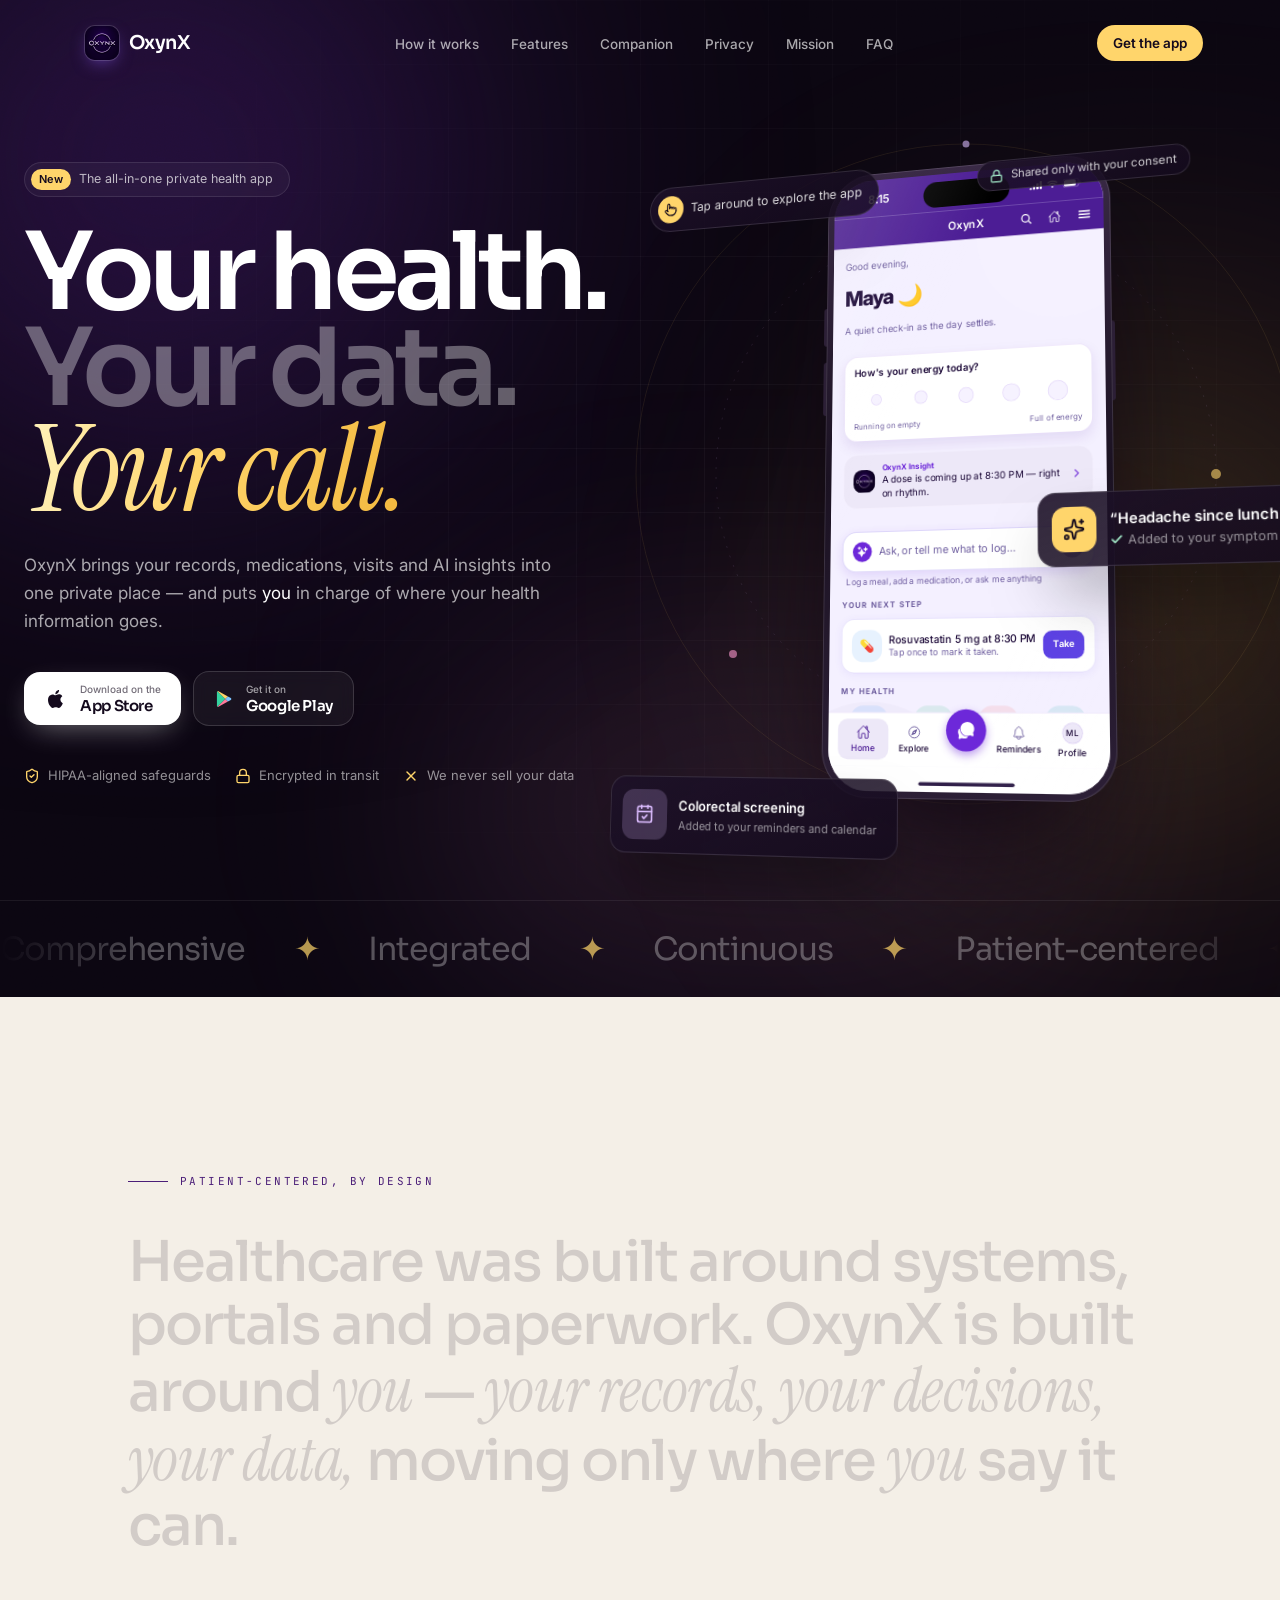
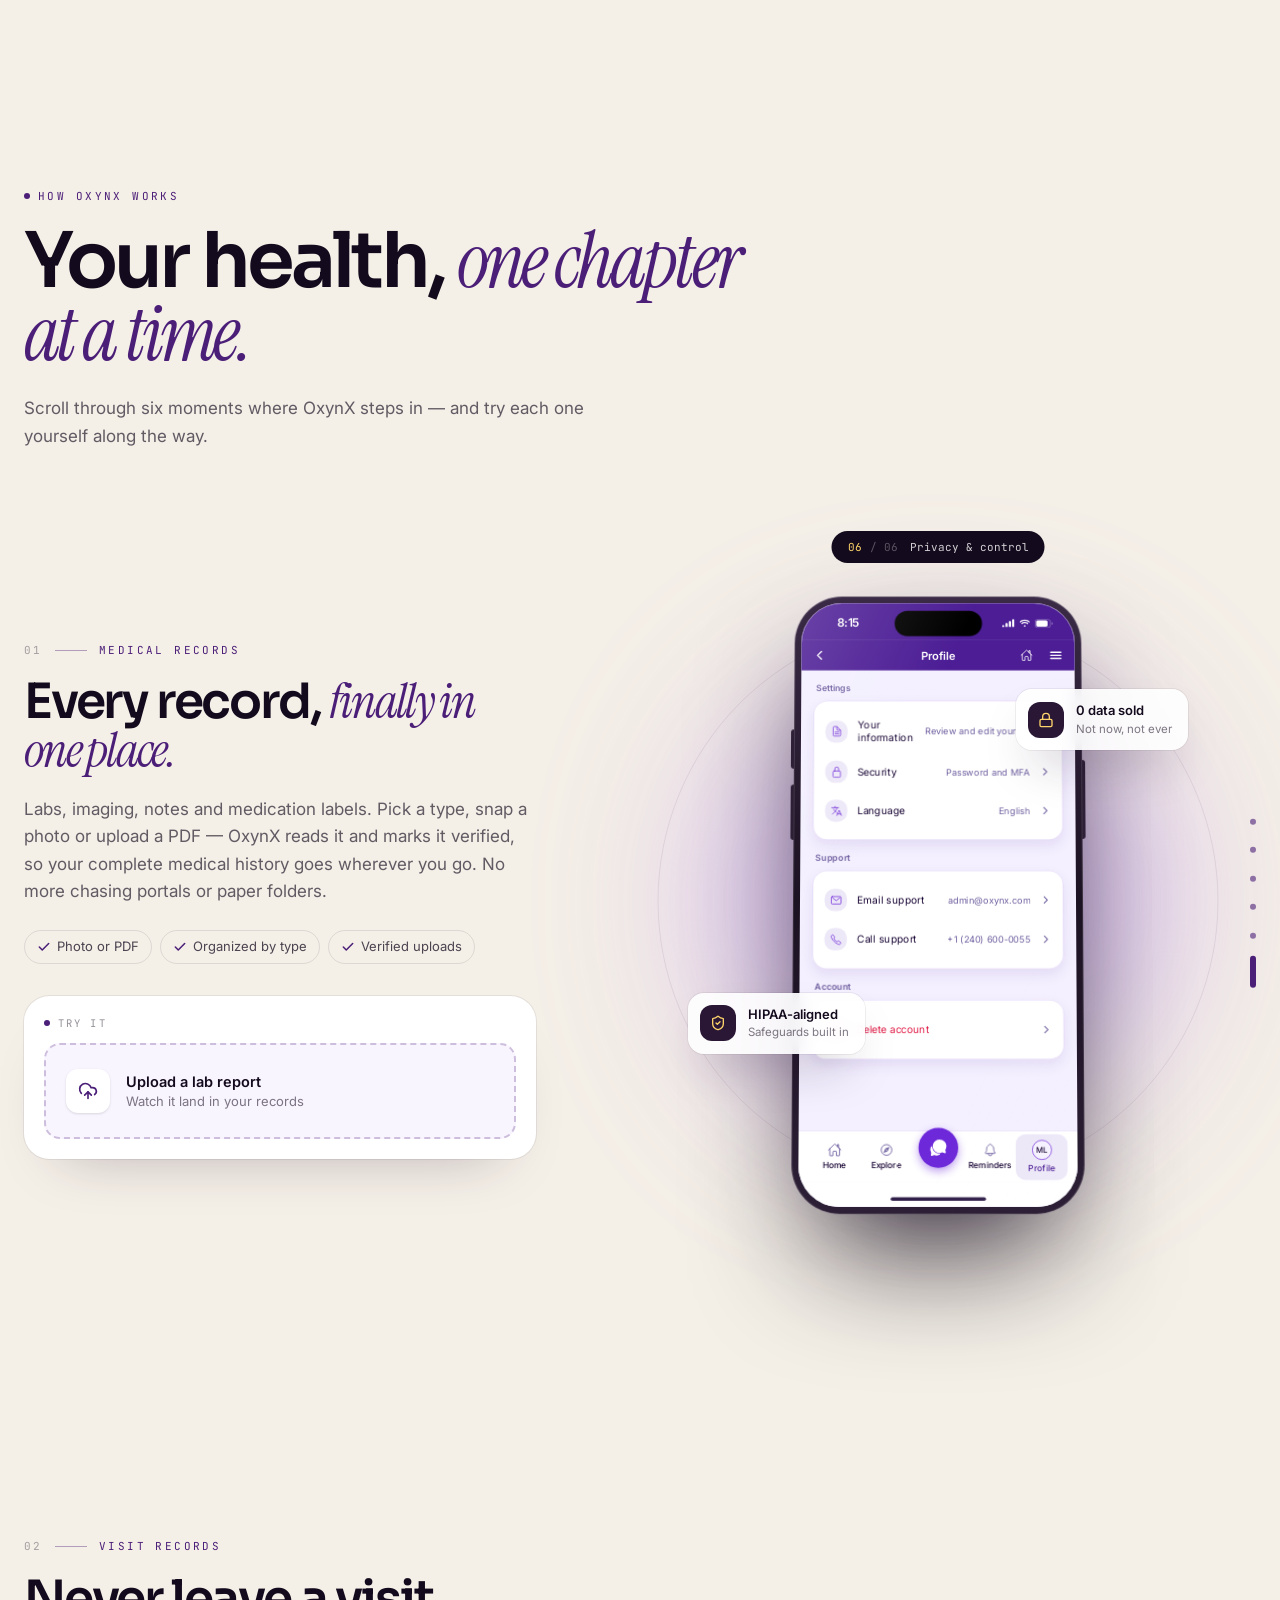
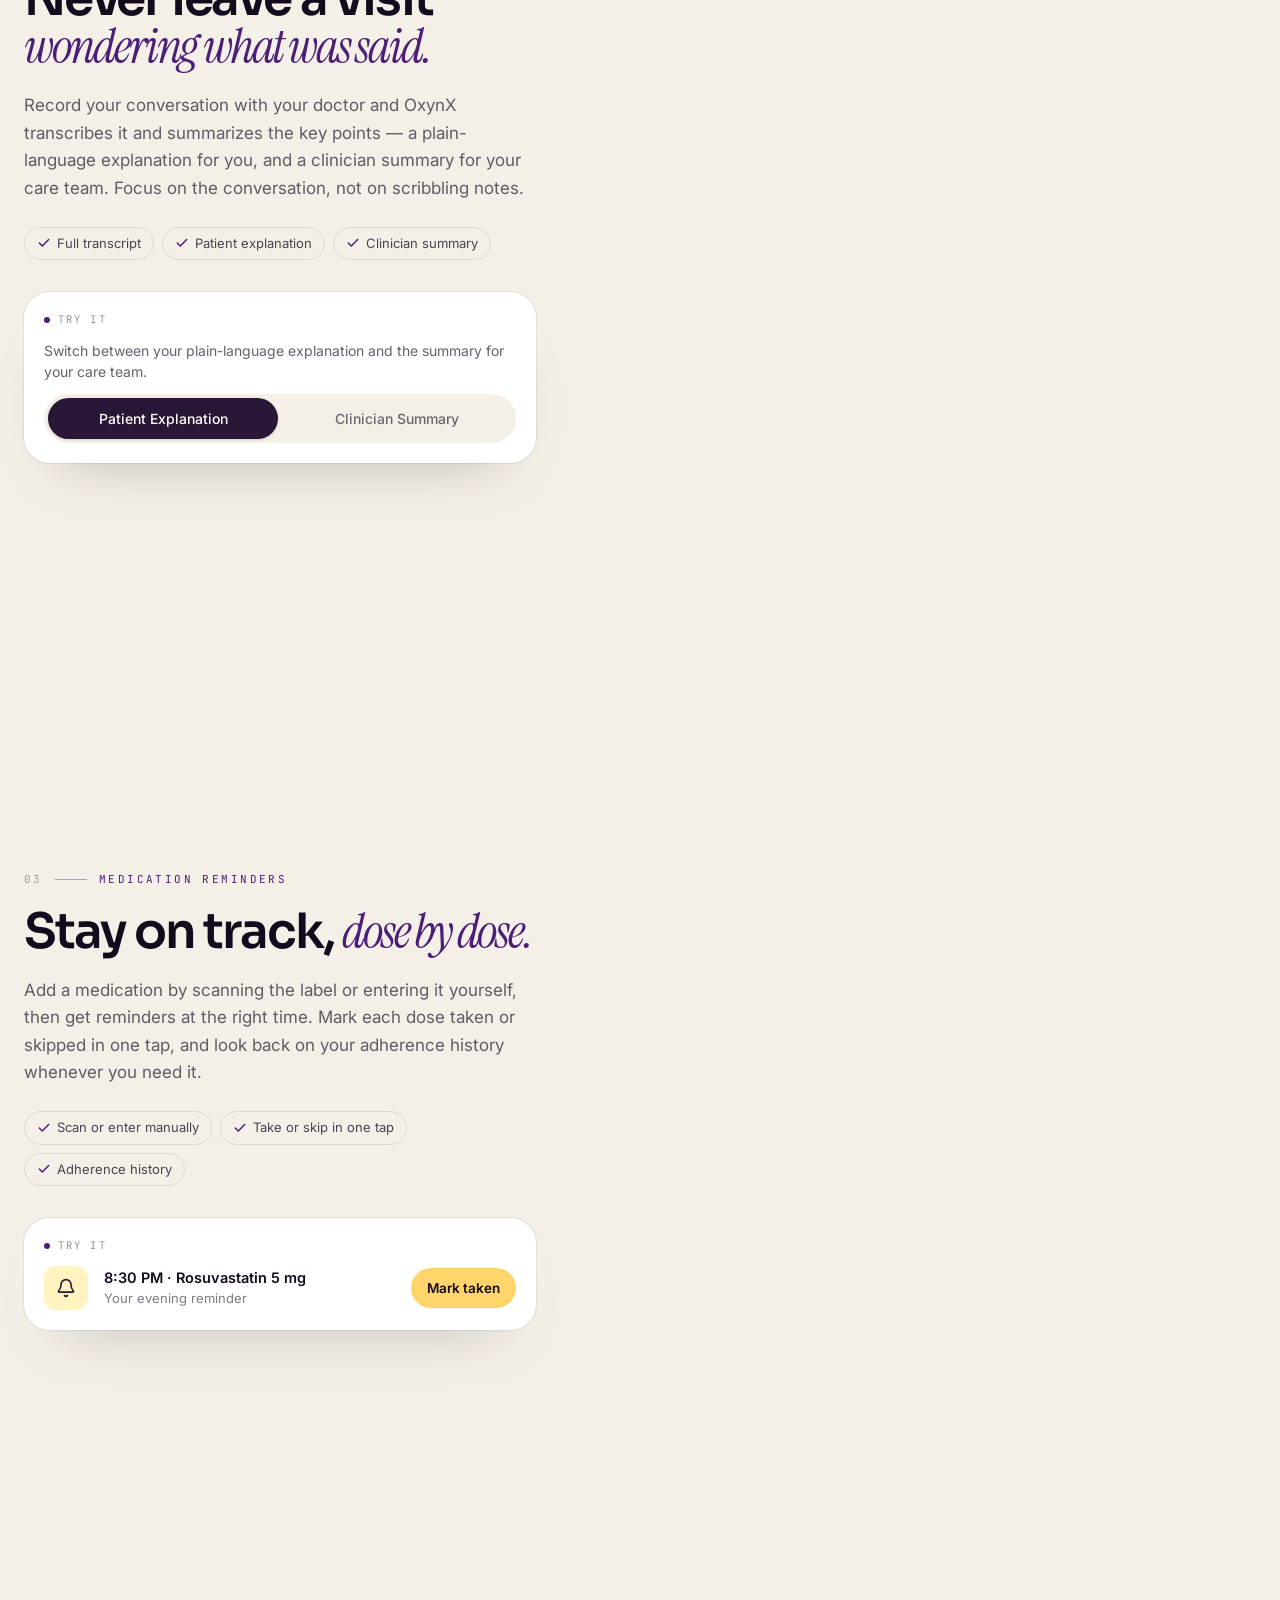
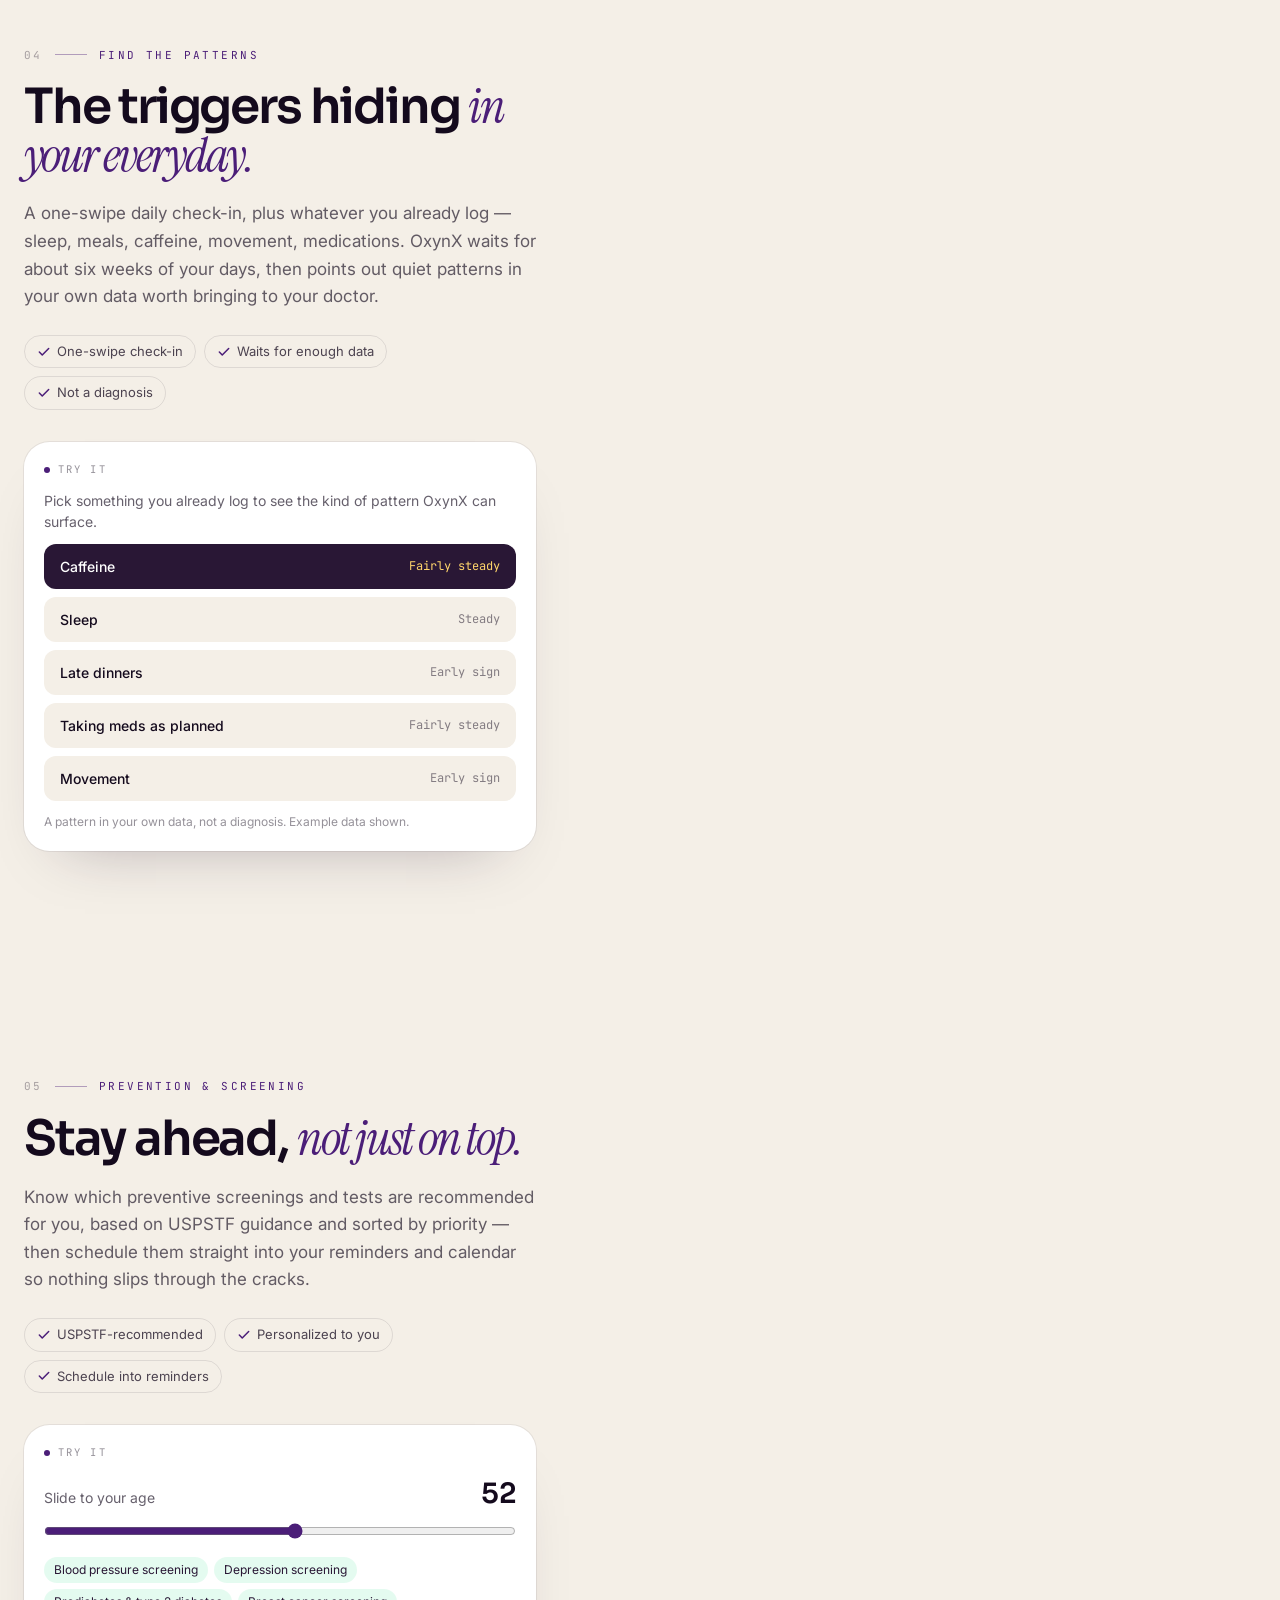
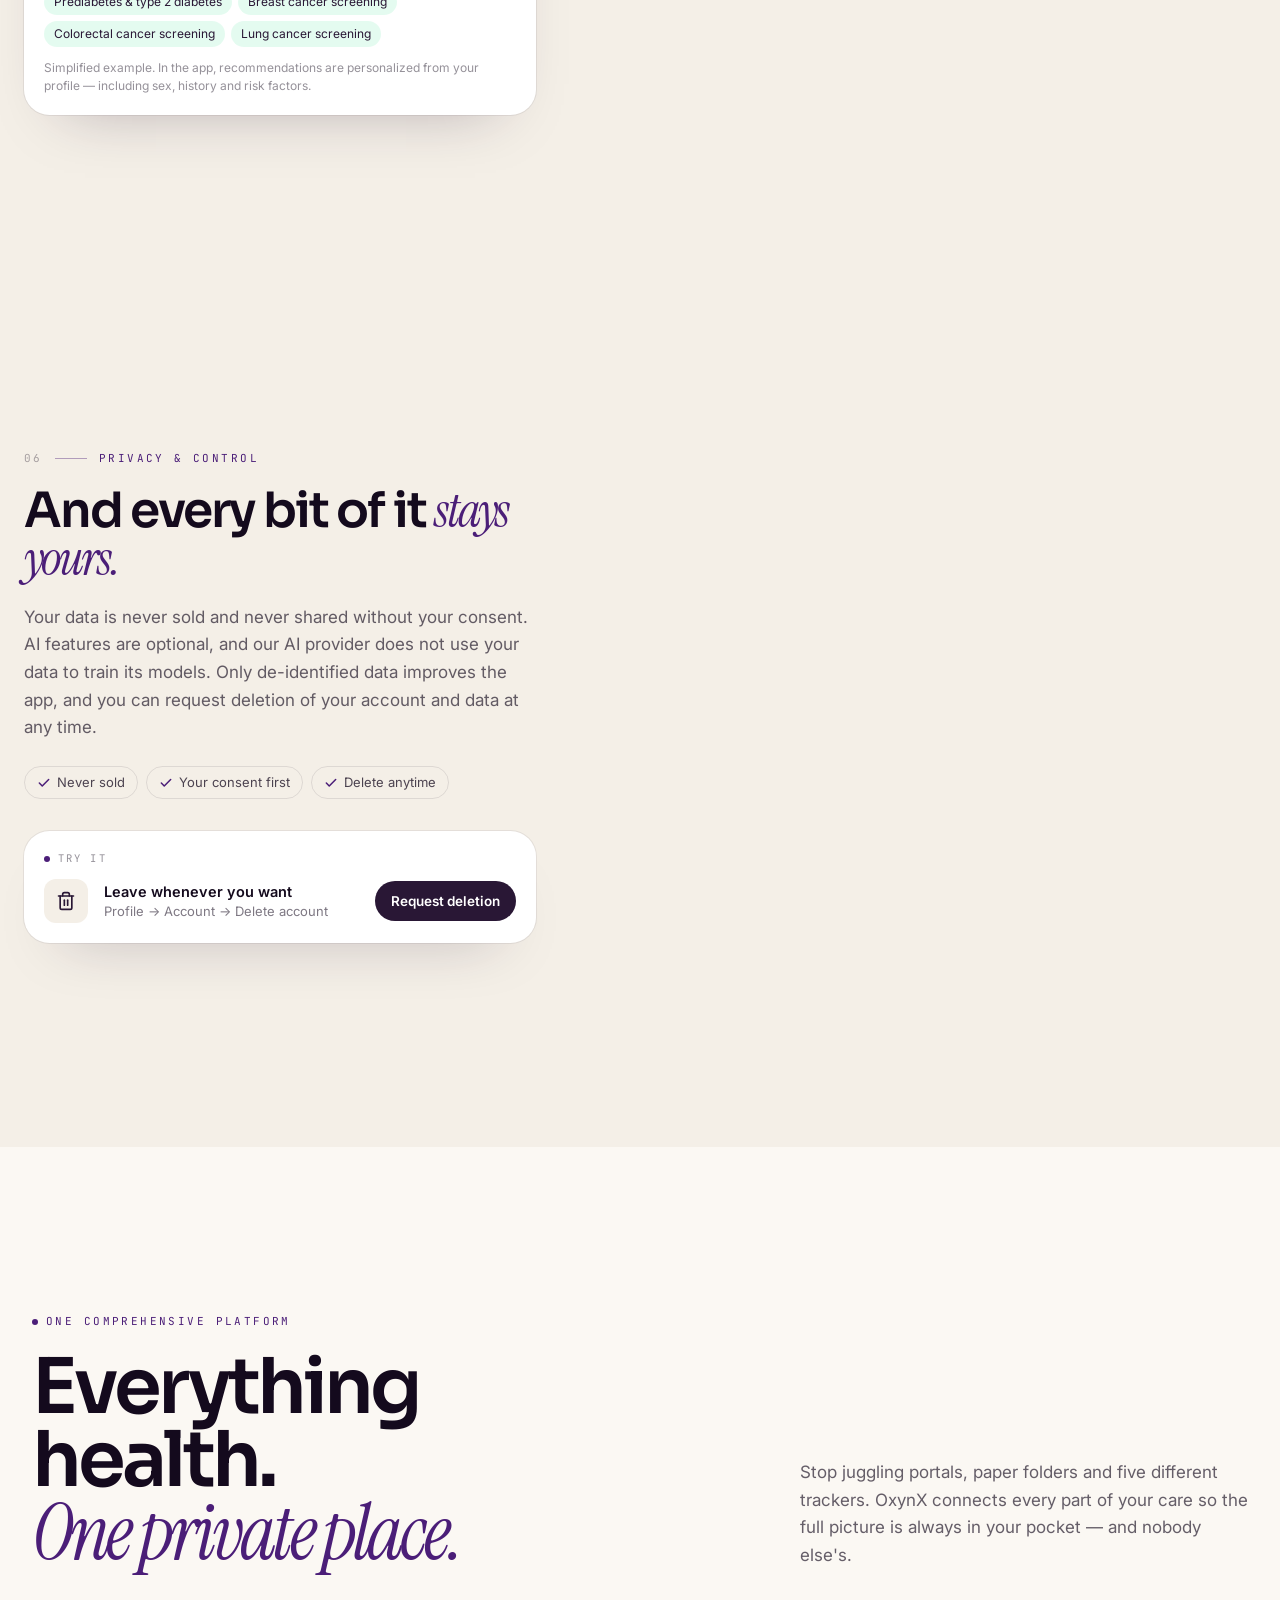
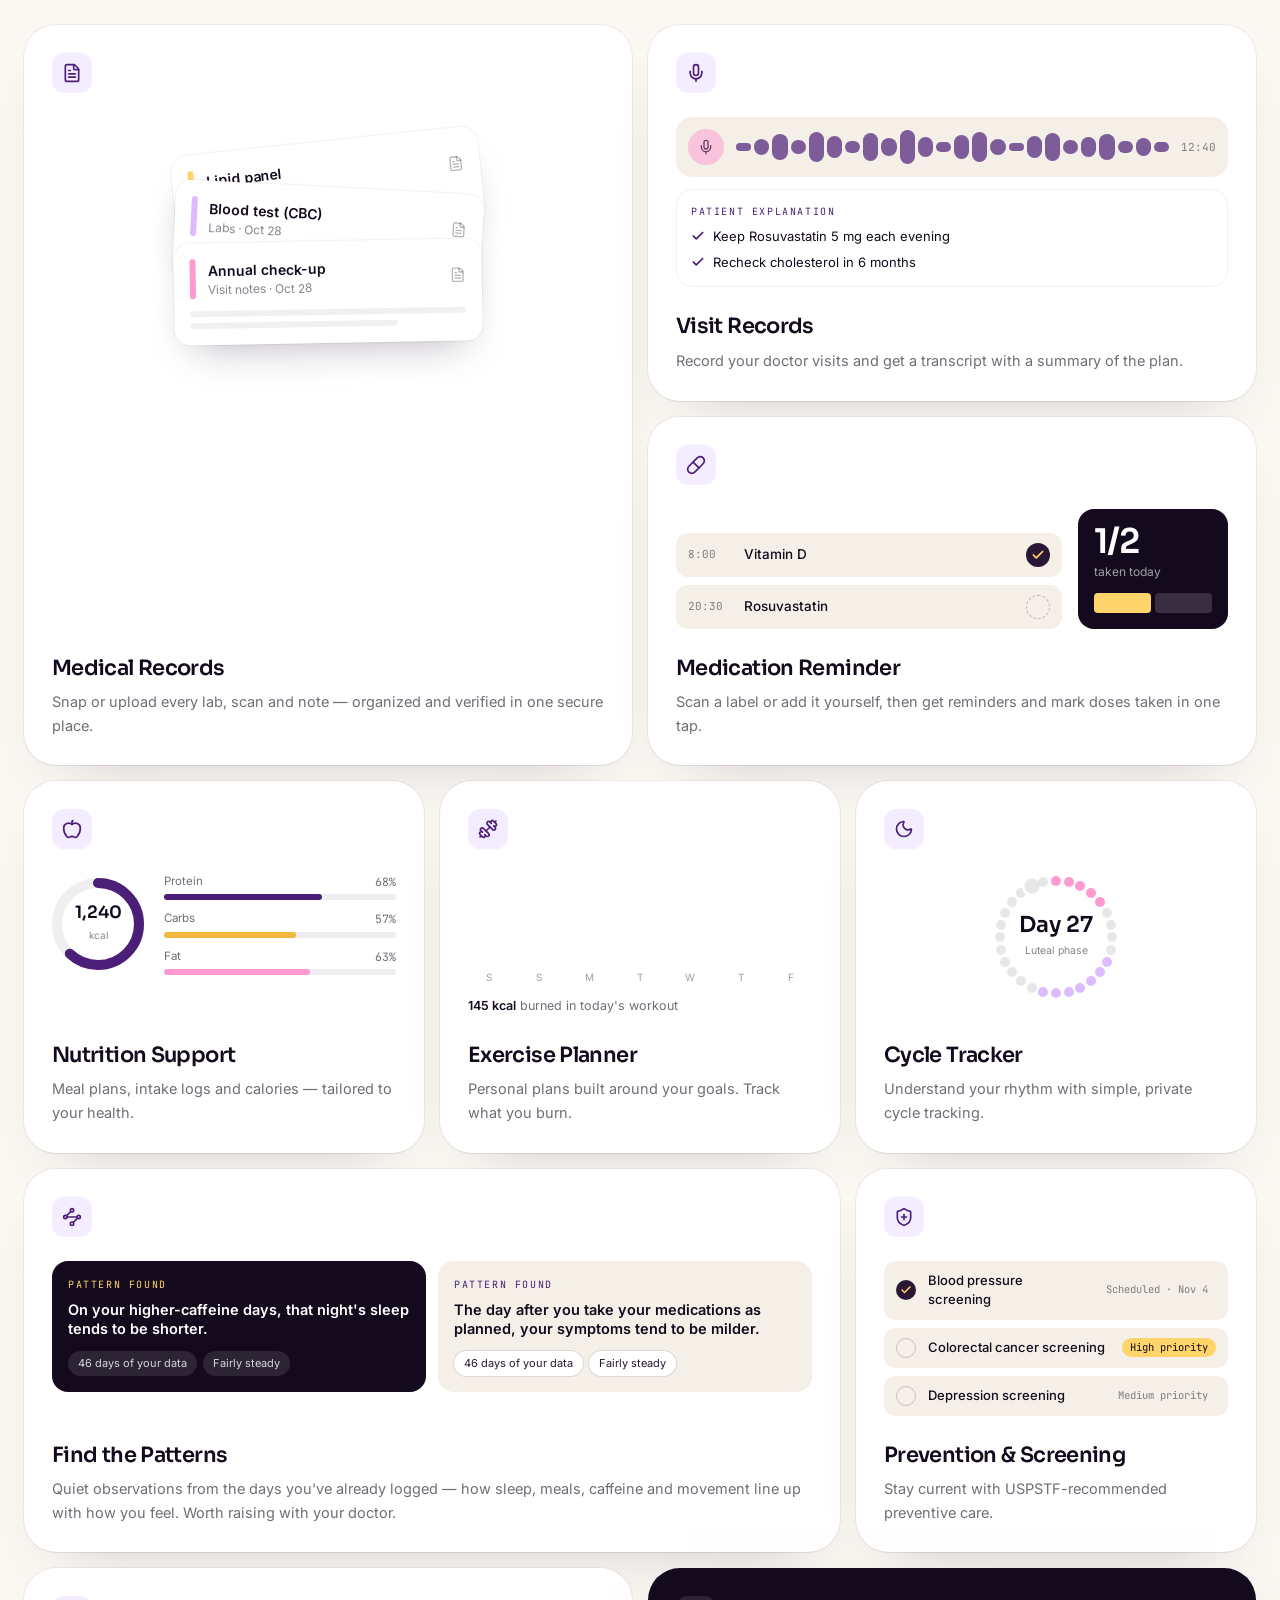
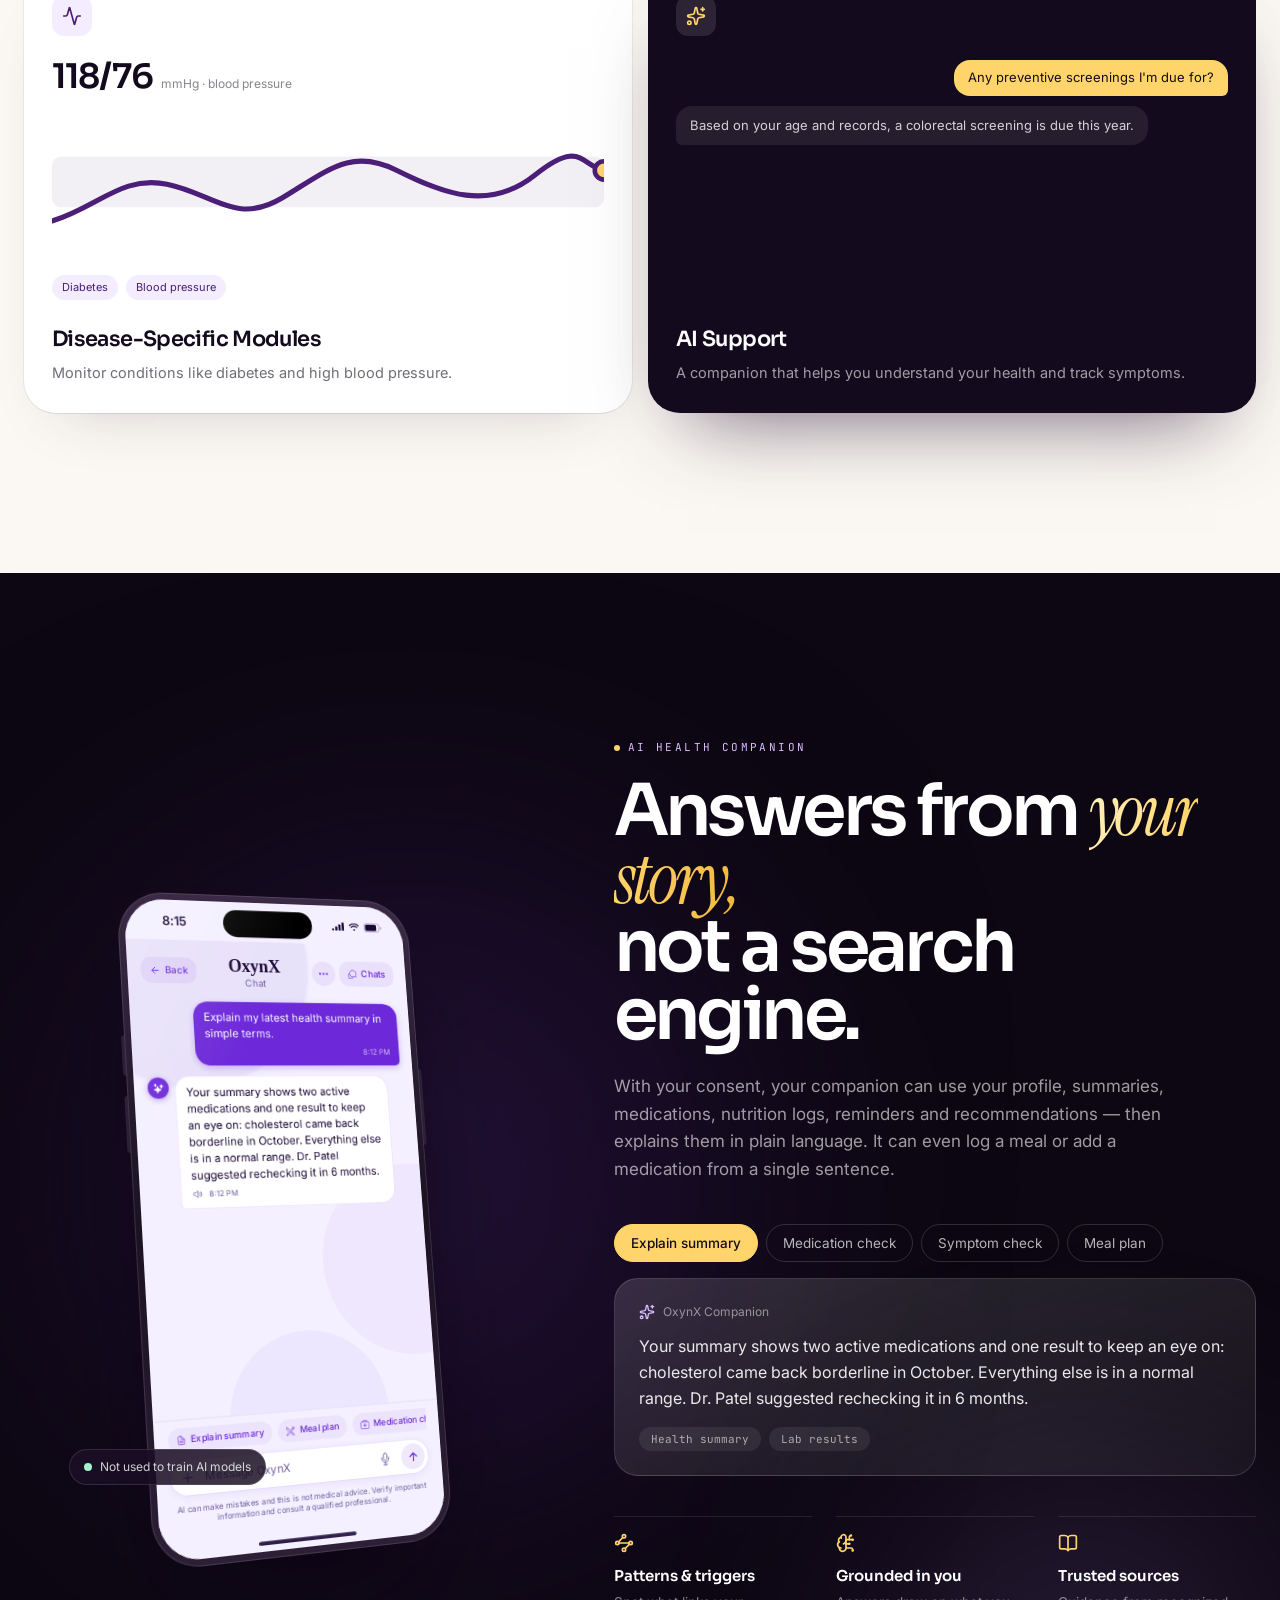
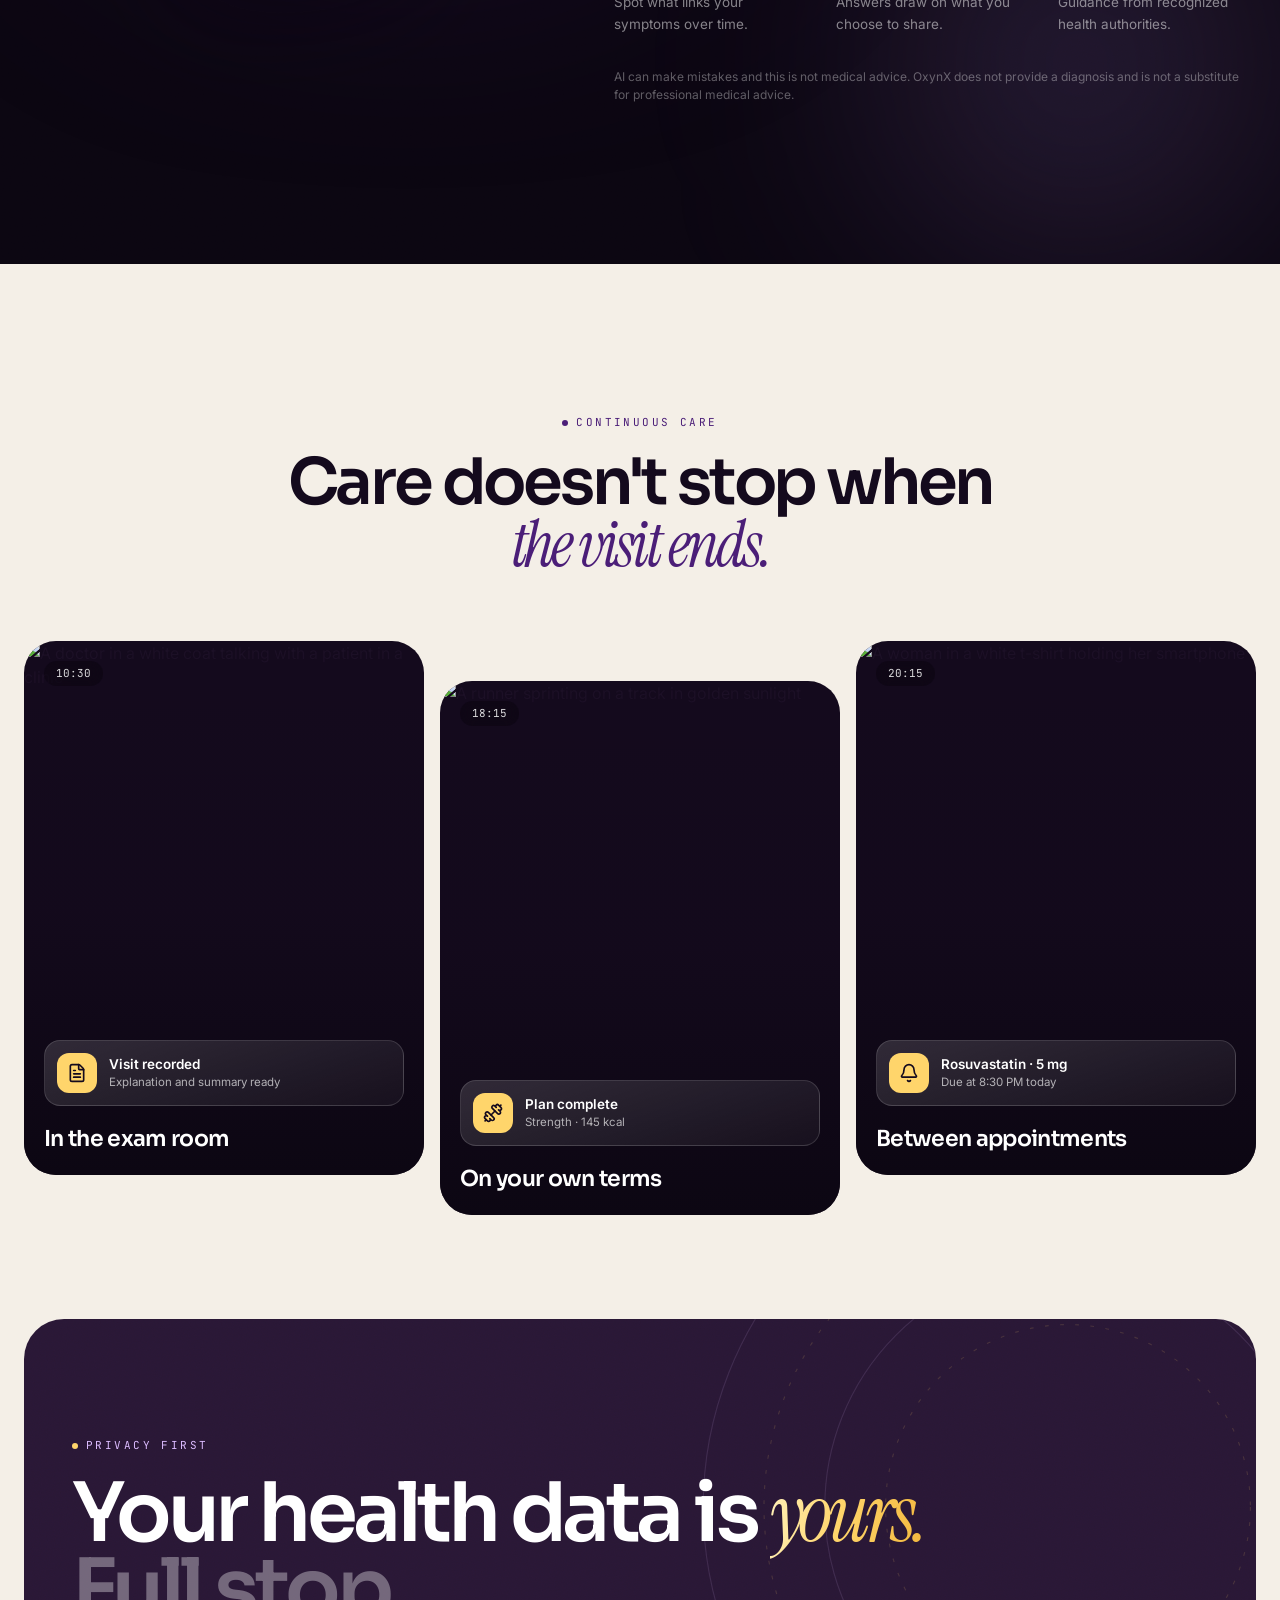
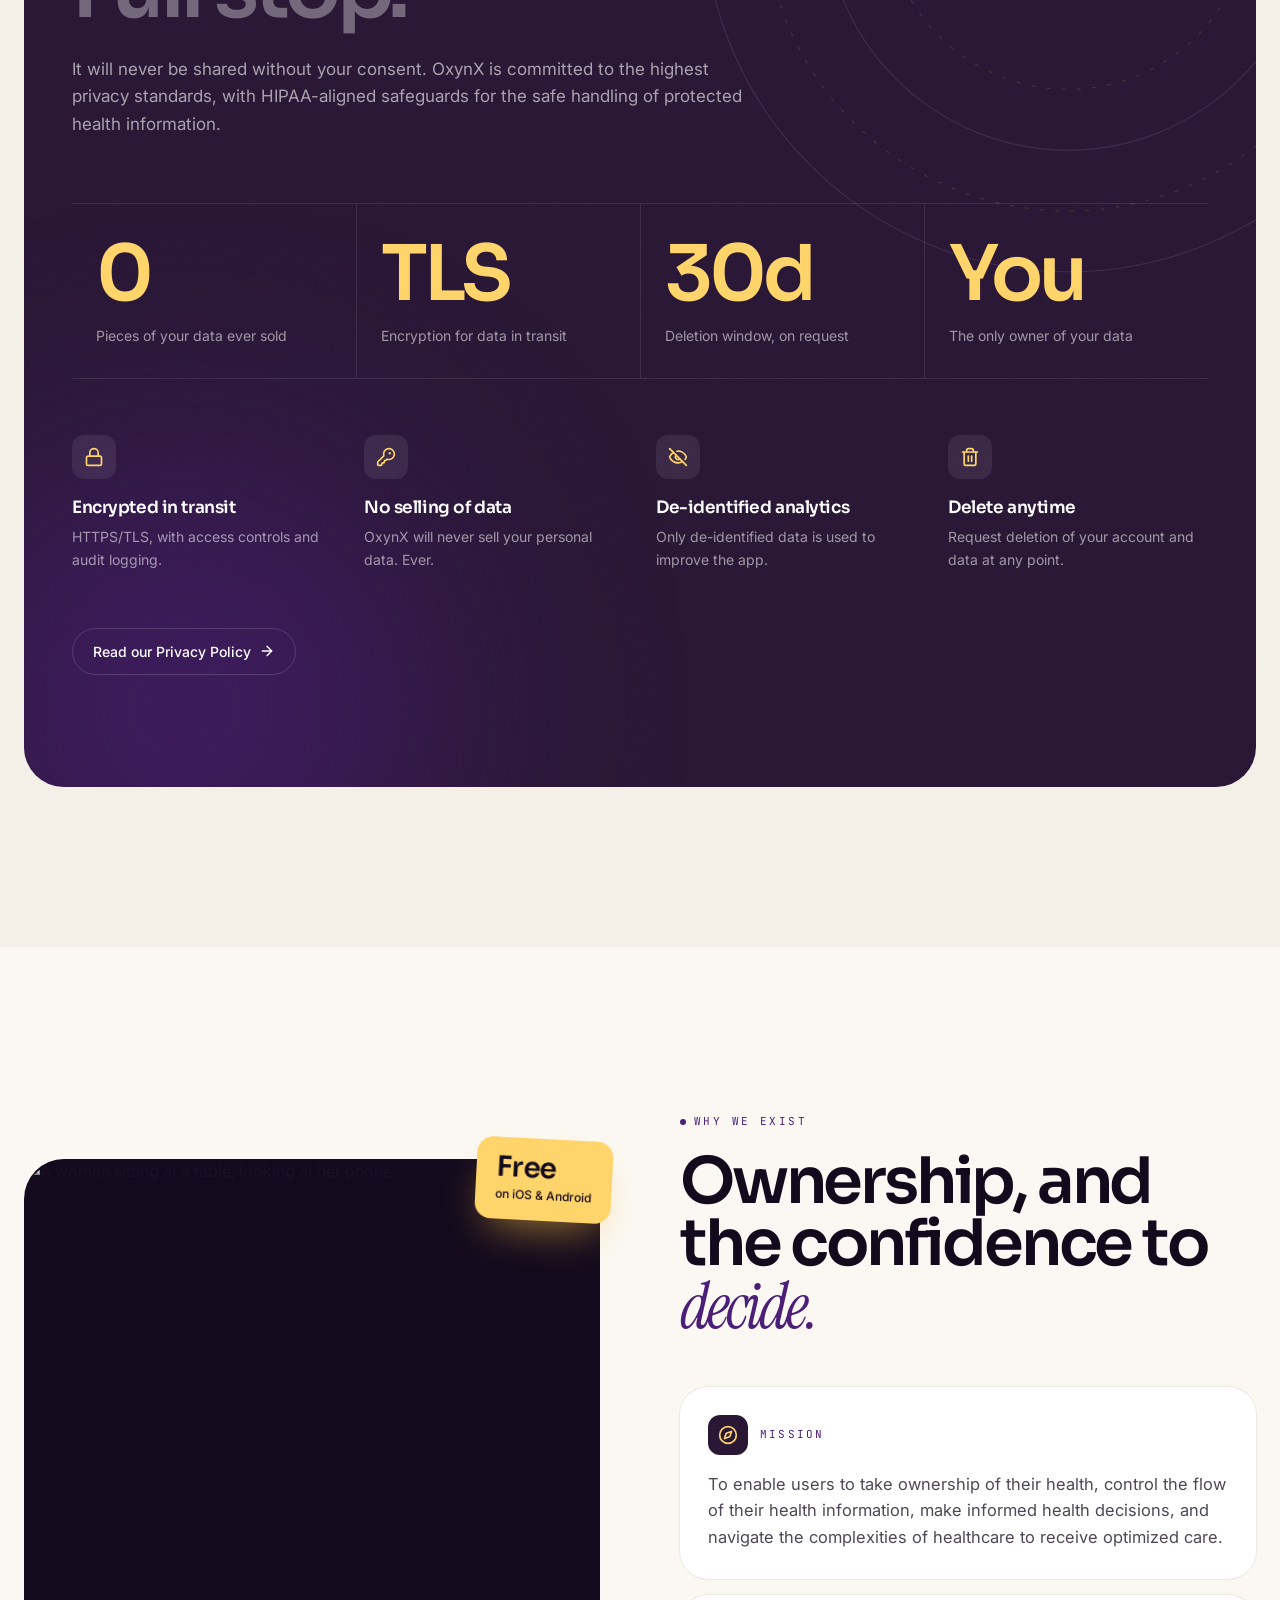
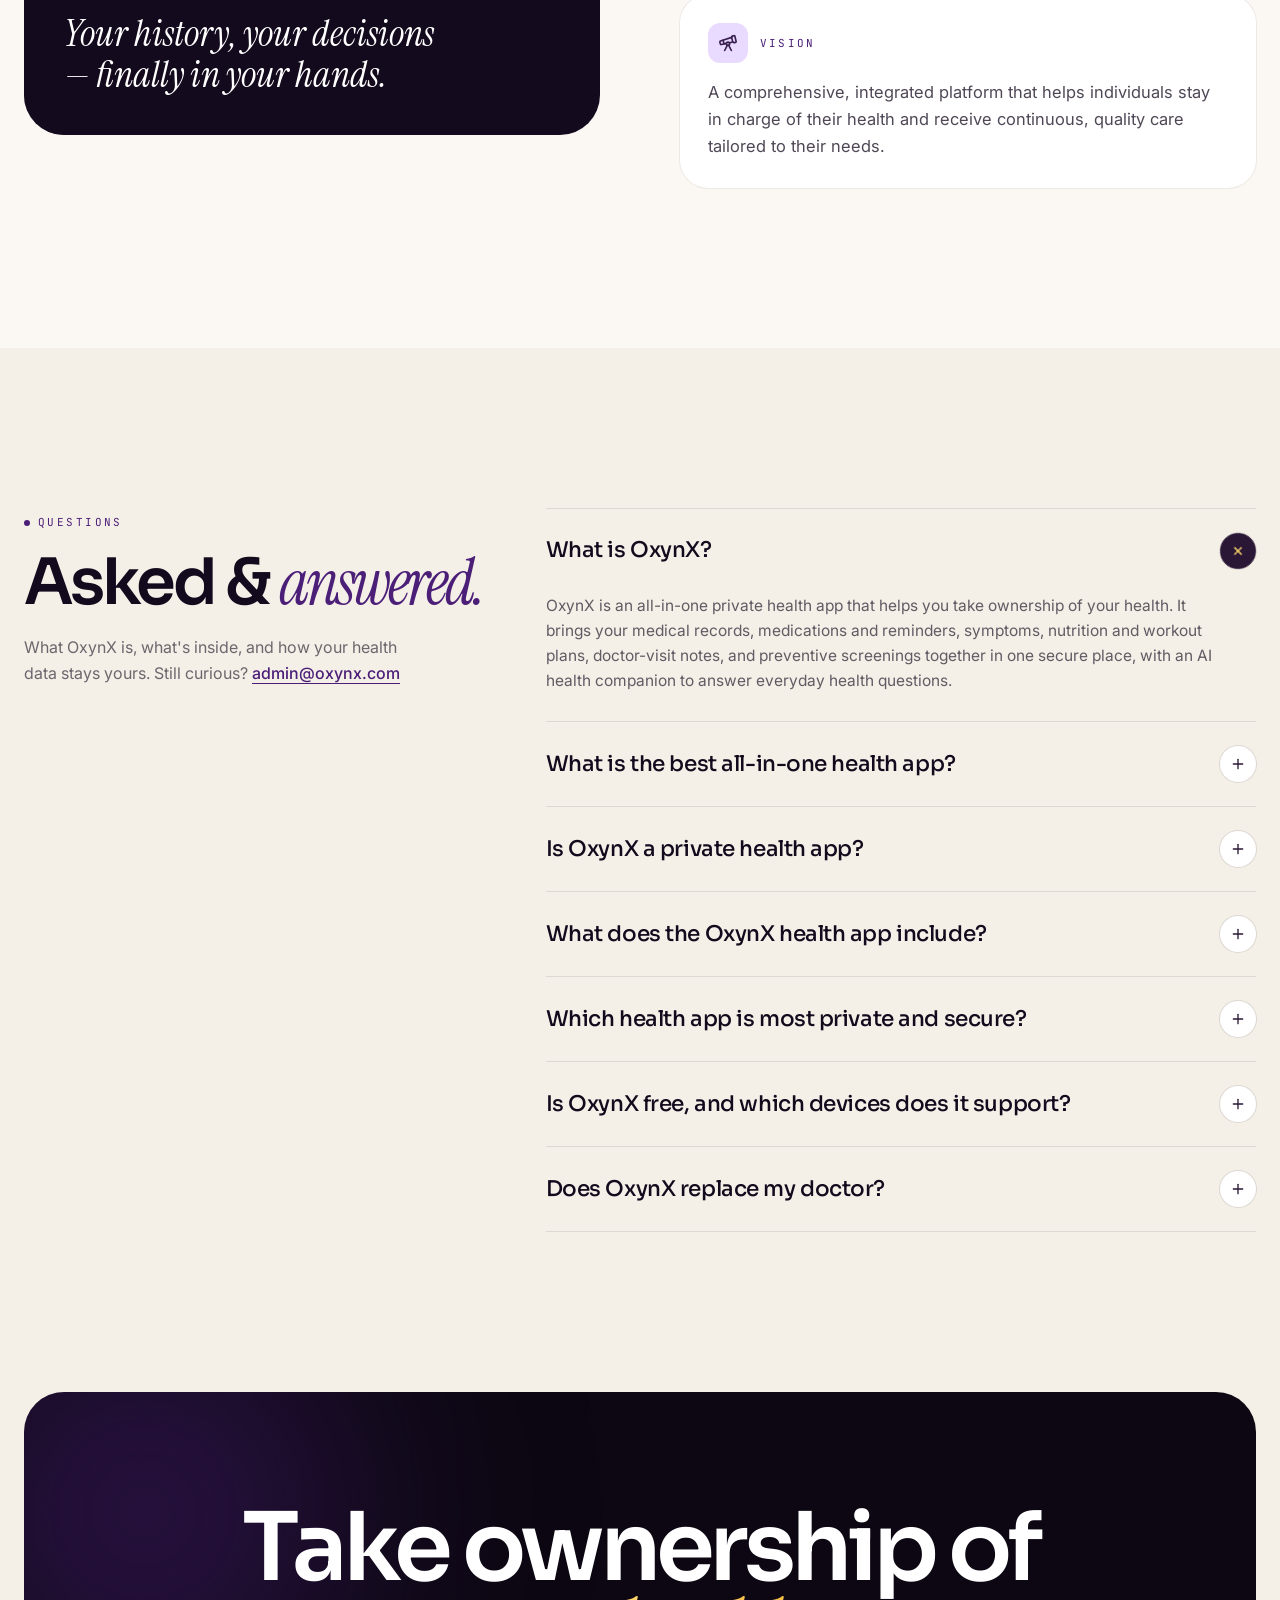
==== commit 1b9e832c: "New homepage: React redesign with an explorable app phone - Homepage rebuilt from the new design (Re" ====
--- a/index.html
+++ b/index.html
@@ -1,1391 +1,211 @@
-<!DOCTYPE html>
+<!doctype html>
 <html lang="en">
-<head>
-  <meta charset="utf-8" />
-  <!-- Google tag (gtag.js) — GA4 -->
-  <script async src="https://www.googletagmanager.com/gtag/js?id=G-YJ0913E5GP"></script>
-  <script>
-    window.dataLayer = window.dataLayer || [];
-    function gtag(){dataLayer.push(arguments);}
-    gtag('js', new Date());
-    gtag('config', 'G-YJ0913E5GP');
-  </script>
-  <meta name="viewport" content="width=device-width, initial-scale=1" />
-  <title>OxynX — The All-in-One Private Health App</title>
-  <meta name="description" content="OxynX is an all-in-one private health app — records, medications, symptoms, nutrition and screenings in one secure, HIPAA-aligned place. iOS & Android." />
-  <meta name="theme-color" content="#291735" />
-  <link rel="canonical" href="https://oxynx.com/" />
-
-  <meta name="keywords" content="OxynX, OxynX Health, all-in-one health app, all in one health app, private health app, privacy health app, privacy-first health app, secure health app, personal health record app, medication reminders, symptom tracker, AI health companion, nutrition planner, preventive screening, HIPAA health app" />
-  <meta name="author" content="OxynX, LLC" />
-
-  <meta property="og:type" content="website" />
-  <meta property="og:site_name" content="OxynX" />
-  <meta property="og:locale" content="en_US" />
-  <meta property="og:title" content="OxynX — The All-in-One Private Health App" />
-  <meta property="og:description" content="An all-in-one private health app: records, medications, symptoms, nutrition, workouts and preventive screenings in one secure place. HIPAA-aligned — we never sell your data." />
-  <meta property="og:url" content="https://oxynx.com/" />
-  <meta property="og:image" content="https://oxynx.com/og-image.png" />
-  <meta property="og:image:width" content="1200" />
-  <meta property="og:image:height" content="630" />
-  <meta property="og:image:alt" content="OxynX — take ownership of your health." />
-  <meta name="twitter:card" content="summary_large_image" />
-  <meta name="twitter:title" content="OxynX — The All-in-One Private Health App" />
-  <meta name="twitter:description" content="An all-in-one private health app: records, medications, symptoms, nutrition and preventive screenings in one secure place. HIPAA-aligned." />
-  <meta name="twitter:image" content="https://oxynx.com/og-image.png" />
-
-  <script type="application/ld+json">
-  {
-    "@context": "https://schema.org",
-    "@graph": [
-      {
-        "@type": "Organization",
-        "@id": "https://oxynx.com/#organization",
-        "name": "OxynX",
-        "alternateName": ["OxynX Health", "OxynX App", "Oxynx"],
-        "legalName": "OxynX, LLC",
-        "url": "https://oxynx.com/",
-        "logo": {
-          "@type": "ImageObject",
-          "url": "https://oxynx.com/logo.png",
-          "width": 512,
-          "height": 512
-        },
-        "image": "https://oxynx.com/og-image.png",
-        "email": "admin@oxynx.com",
-        "description": "OxynX is a privacy-first health platform that helps people take ownership of their health.",
-        "sameAs": [
-          "https://apps.apple.com/us/app/oxynx-health/id6758890598",
-          "https://play.google.com/store/apps/details?id=com.oxynx.oxynx",
-          "https://www.youtube.com/channel/UCGxcigY-FPcNOun5GHiqhCA"
-        ]
+  <head>
+    
+    <meta charset="UTF-8" />
+    <meta name="viewport" content="width=device-width, initial-scale=1.0" />
+    <title>OxynX — The All-in-One Private Health App</title>
+    <link rel="apple-touch-icon" href="/apple-touch-icon.png" />
+    <meta name="description" content="OxynX is an all-in-one private health app — records, medications, symptoms, nutrition and screenings in one secure, HIPAA-aligned place. iOS &amp; Android.">
+    <link rel="icon" href="/favicon-32.png">
+    <meta property="og:title" content="OxynX — The All-in-One Private Health App">
+    <meta property="og:description" content="OxynX is an all-in-one private health app — records, medications, symptoms, nutrition and screenings in one secure, HIPAA-aligned place. iOS &amp; Android.">
+    <meta property="og:image" content="https://oxynx.com/og-image.png">
+    <meta name="twitter:card" content="summary_large_image">
+    <meta name="twitter:image" content="https://oxynx.com/og-image.png">
+    <script async src="https://www.googletagmanager.com/gtag/js?id=G-YJ0913E5GP"></script>
+    <script>
+  window.dataLayer = window.dataLayer || [];
+  function gtag(){dataLayer.push(arguments);}
+  gtag('js', new Date());
+  gtag('config', "G-YJ0913E5GP");
+</script>
+    <script type="module" crossorigin src="/assets/index-BIcgbCng.js"></script>
+    <link rel="stylesheet" crossorigin href="/assets/index-CyxPhipT.css">
+  <!-- OxynX homepage SEO: carried over from the previous static oxynx.com homepage.
+     Injected into index.html by the oxynx-seo-head plugin in vite.config.ts
+     (alongside the FAQPage JSON-LD it builds from src/content/faq.ts). -->
+<!-- Fonts load from the HTML (not a CSS @import) so they start downloading right away. -->
+<link rel="preconnect" href="https://fonts.googleapis.com" />
+<link rel="preconnect" href="https://fonts.gstatic.com" crossorigin />
+<link rel="stylesheet" href="https://fonts.googleapis.com/css2?family=Inter:wght@400;500;600&family=Sora:wght@300;400;500;600;700&family=Instrument+Serif:ital@0;1&family=JetBrains+Mono:wght@400;500&display=swap" />
+<meta name="theme-color" content="#291735" />
+<link rel="canonical" href="https://oxynx.com/" />
+<meta name="keywords" content="OxynX, OxynX Health, all-in-one health app, all in one health app, private health app, privacy health app, privacy-first health app, secure health app, personal health record app, medication reminders, symptom tracker, AI health companion, nutrition planner, preventive screening, HIPAA health app" />
+<meta name="author" content="OxynX, LLC" />
+<meta property="og:type" content="website" />
+<meta property="og:site_name" content="OxynX" />
+<meta property="og:locale" content="en_US" />
+<meta property="og:url" content="https://oxynx.com/" />
+<meta property="og:image:width" content="1200" />
+<meta property="og:image:height" content="630" />
+<meta property="og:image:alt" content="OxynX — take ownership of your health." />
+<meta name="twitter:title" content="OxynX — The All-in-One Private Health App" />
+<meta name="twitter:description" content="An all-in-one private health app: records, medications, symptoms, nutrition and preventive screenings in one secure place. HIPAA-aligned." />
+<script type="application/ld+json">
+{
+  "@context": "https://schema.org",
+  "@graph": [
+    {
+      "@type": "Organization",
+      "@id": "https://oxynx.com/#organization",
+      "name": "OxynX",
+      "alternateName": ["OxynX Health", "OxynX App", "Oxynx"],
+      "legalName": "OxynX, LLC",
+      "url": "https://oxynx.com/",
+      "logo": {
+        "@type": "ImageObject",
+        "url": "https://oxynx.com/logo.png",
+        "width": 512,
+        "height": 512
       },
-      {
-        "@type": "WebSite",
-        "@id": "https://oxynx.com/#website",
-        "url": "https://oxynx.com/",
-        "name": "OxynX",
-        "description": "Privacy-first health app — records, medications, nutrition, symptoms and prevention in one place.",
-        "publisher": { "@id": "https://oxynx.com/#organization" },
-        "inLanguage": "en"
-      },
-      {
-        "@type": "MobileApplication",
-        "@id": "https://oxynx.com/#app",
-        "name": "OxynX Health",
-        "applicationCategory": "HealthApplication",
-        "applicationSubCategory": "All-in-one personal health record and health management app",
-        "alternateName": ["OxynX", "OxynX App"],
-        "keywords": "all-in-one health app, private health app, privacy-first health app, personal health record, medication reminders, symptom tracker, AI health companion, preventive screening",
-        "featureList": [
-          "AI health companion",
-          "Medical records in one place",
-          "Medication reminders",
-          "Symptom tracker with patterns and triggers",
-          "AI meal planner",
-          "Exercise planner",
-          "Cycle tracker",
-          "Visit recorder with transcripts and summaries",
-          "Preventive and screening test guidance",
-          "Disease-specific modules"
-        ],
-        "operatingSystem": "iOS, Android",
-        "url": "https://oxynx.com/",
-        "installUrl": "https://oxynx.com/#download",
-        "downloadUrl": [
-          "https://apps.apple.com/us/app/oxynx-health/id6758890598",
-          "https://play.google.com/store/apps/details?id=com.oxynx.oxynx"
-        ],
-        "image": "https://oxynx.com/og-image.png",
-        "description": "OxynX is an AI-powered, privacy-first health app. Track symptoms and their triggers, plan nutrition and workouts, stay on top of medications and reminders, record doctor visits, keep every medical record in one place, and stay current on preventive screenings — with HIPAA-aligned safeguards.",
-        "publisher": { "@id": "https://oxynx.com/#organization" },
-        "offers": {
-          "@type": "Offer",
-          "price": "0",
-          "priceCurrency": "USD"
-        }
-      }
-    ]
-  }
-  </script>
-
-  <link rel="icon" href="favicon.svg" type="image/svg+xml" />
-  <link rel="apple-touch-icon" href="favicon.svg" />
-  <link rel="preconnect" href="https://fonts.googleapis.com" />
-  <link rel="preconnect" href="https://fonts.gstatic.com" crossorigin />
-  <link href="https://fonts.googleapis.com/css2?family=Inter:wght@400;500;600;700&family=Sora:wght@600;700;800&display=swap" rel="stylesheet" />
-  <style>
-  /* ============================================================
-     OxynX — design system
-     ============================================================ */
-  :root {
-    --ink: #1c1026;
-    --deep: #291735;
-    --accent: #4b1e78;
-    --accent-2: #7a42b1;
-    --accent-3: #9a6fd0;
-    --gold: #ffd56b;
-    --gold-soft: #fff3bf;
-
-    --bg: #ffffff;
-    --bg-soft: #faf6fe;
-    --bg-tint: #f3ecfb;
-    --surface: #ffffff;
-
-    --text: #271c33;
-    --muted: #6a6080;
-    --faint: #948aa8;
-    --line: rgba(74, 30, 120, 0.12);
-    --line-strong: rgba(74, 30, 120, 0.22);
-
-    --radius-sm: 12px;
-    --radius: 18px;
-    --radius-lg: 26px;
-    --radius-xl: 34px;
-
-    --shadow-sm: 0 4px 16px rgba(41, 23, 53, 0.06);
-    --shadow: 0 18px 44px rgba(41, 23, 53, 0.10);
-    --shadow-lg: 0 40px 90px rgba(41, 23, 53, 0.18);
-
-    --maxw: 1160px;
-    --font-sans: "Inter", -apple-system, BlinkMacSystemFont, "Segoe UI", Roboto, Helvetica, Arial, sans-serif;
-    --font-display: "Sora", var(--font-sans);
-  }
-
-  * { box-sizing: border-box; }
-  html { scroll-behavior: smooth; -webkit-text-size-adjust: 100%; }
-
-  body {
-    margin: 0;
-    font-family: var(--font-sans);
-    color: var(--text);
-    background: var(--bg);
-    line-height: 1.6;
-    font-size: 17px;
-    -webkit-font-smoothing: antialiased;
-    text-rendering: optimizeLegibility;
-    overflow-x: hidden;
-  }
-
-  img { max-width: 100%; display: block; }
-  a { color: var(--accent); text-decoration: none; }
-  a:hover { color: var(--accent-2); }
-
-  h1, h2, h3, h4 {
-    font-family: var(--font-display);
-    color: var(--deep);
-    line-height: 1.1;
-    letter-spacing: -0.02em;
-    margin: 0;
-    font-weight: 700;
-  }
-
-  .container { width: 100%; max-width: var(--maxw); margin: 0 auto; padding: 0 24px; }
-  .section { padding: 96px 0; position: relative; }
-  .section--tight { padding: 64px 0; }
-
-  .eyebrow {
-    display: inline-flex;
-    align-items: center;
-    gap: 8px;
-    font-family: var(--font-sans);
-    font-size: 12.5px;
-    font-weight: 600;
-    letter-spacing: 0.14em;
-    text-transform: uppercase;
-    color: var(--accent);
-    background: var(--bg-tint);
-    border: 1px solid var(--line);
-    padding: 7px 14px;
-    border-radius: 999px;
-  }
-  .eyebrow .dot {
-    width: 7px; height: 7px; border-radius: 999px;
-    background: var(--gold);
-    box-shadow: 0 0 0 4px rgba(255, 213, 107, 0.25);
-  }
-
-  .section-head { max-width: 680px; margin: 0 auto 52px; text-align: center; }
-  .section-head h2 { font-size: clamp(30px, 4.4vw, 46px); margin: 16px 0 0; }
-  .section-head p { color: var(--muted); font-size: 18px; margin: 16px 0 0; }
-
-  /* ---------- buttons ---------- */
-  .btn {
-    display: inline-flex;
-    align-items: center;
-    gap: 9px;
-    font-family: var(--font-sans);
-    font-weight: 600;
-    font-size: 15.5px;
-    padding: 13px 22px;
-    border-radius: 999px;
-    border: 1px solid transparent;
-    cursor: pointer;
-    transition: transform .18s ease, box-shadow .18s ease, background .18s ease, color .18s ease, border-color .18s ease;
-    white-space: nowrap;
-  }
-  .btn svg { width: 18px; height: 18px; }
-  .btn--primary {
-    background: linear-gradient(135deg, var(--accent) 0%, var(--accent-2) 100%);
-    color: #fff;
-    box-shadow: 0 14px 30px rgba(75, 30, 120, 0.28);
-  }
-  .btn--primary:hover { transform: translateY(-2px); color: #fff; box-shadow: 0 20px 38px rgba(75, 30, 120, 0.34); }
-  .btn--ghost {
-    background: var(--surface);
-    color: var(--deep);
-    border-color: var(--line-strong);
-    box-shadow: var(--shadow-sm);
-  }
-  .btn--ghost:hover { transform: translateY(-2px); color: var(--deep); border-color: var(--accent-2); }
-  .btn--light {
-    background: rgba(255,255,255,0.14);
-    color: #fff;
-    border-color: rgba(255,255,255,0.28);
-    backdrop-filter: blur(6px);
-  }
-  .btn--light:hover { background: rgba(255,255,255,0.22); color: #fff; transform: translateY(-2px); }
-  .btn--gold { background: linear-gradient(135deg, var(--gold) 0%, #f2b73c 100%); color: #3a2510; box-shadow: 0 14px 30px rgba(242, 183, 60, 0.3); }
-  .btn--gold:hover { color: #3a2510; transform: translateY(-2px); }
-  .btn--store { background: #0b0a0f; color: #fff; border-color: rgba(255,255,255,0.16); border-radius: 14px; padding: 9px 18px; box-shadow: var(--shadow-sm); }
-  .btn--store:hover { color: #fff; transform: translateY(-2px); box-shadow: var(--shadow); }
-  .btn--store svg { width: 24px; height: 24px; }
-  .btn--store .s { display: flex; flex-direction: column; align-items: flex-start; line-height: 1.05; text-align: left; }
-  .btn--store .s small { font-size: 10px; font-weight: 500; letter-spacing: 0.02em; opacity: 0.82; }
-  .btn--store .s b { font-family: var(--font-display); font-weight: 700; font-size: 16px; }
-  .store-row { display: flex; flex-wrap: wrap; gap: 14px; }
-
-  /* ---------- nav ---------- */
-  .nav {
-    position: sticky; top: 0; z-index: 60;
-    backdrop-filter: saturate(180%) blur(14px);
-    background: rgba(255,255,255,0.74);
-    border-bottom: 1px solid transparent;
-    transition: border-color .2s ease, background .2s ease, box-shadow .2s ease;
-  }
-  .nav.is-stuck { border-color: var(--line); box-shadow: 0 6px 24px rgba(41,23,53,0.06); }
-  .nav__inner { display: flex; align-items: center; justify-content: space-between; height: 72px; }
-  .brand { display: inline-flex; align-items: center; gap: 11px; font-family: var(--font-display); font-weight: 700; font-size: 20px; color: var(--deep); letter-spacing: -0.02em; }
-  .brand:hover { color: var(--deep); }
-  .brand__mark { width: 34px; height: 34px; flex: 0 0 auto; }
-  .nav__links { display: flex; align-items: center; gap: 30px; }
-  .nav__links a { color: var(--muted); font-weight: 500; font-size: 15px; }
-  .nav__links a:hover { color: var(--deep); }
-  .nav__cta { display: flex; align-items: center; gap: 12px; }
-  .nav__toggle { display: none; background: none; border: 1px solid var(--line-strong); border-radius: 12px; width: 42px; height: 42px; align-items: center; justify-content: center; cursor: pointer; }
-  .nav__toggle svg { width: 22px; height: 22px; color: var(--deep); }
-
-  /* ---------- hero ---------- */
-  .hero { position: relative; overflow: hidden; padding: 70px 0 90px; }
-  .hero__bg { position: absolute; inset: 0; z-index: 0; pointer-events: none; }
-  .hero__bg .blob { position: absolute; border-radius: 999px; filter: blur(70px); opacity: 0.5; }
-  .hero__bg .b1 { width: 520px; height: 520px; top: -180px; right: -120px; background: radial-gradient(circle, rgba(122,66,177,0.42), transparent 70%); }
-  .hero__bg .b2 { width: 420px; height: 420px; bottom: -200px; left: -140px; background: radial-gradient(circle, rgba(255,213,107,0.30), transparent 70%); }
-  .hero__bg .b3 { width: 360px; height: 360px; top: 30%; left: 44%; background: radial-gradient(circle, rgba(75,30,120,0.18), transparent 72%); }
-  .hero__grid {
-    position: relative; z-index: 2;
-    display: grid; grid-template-columns: minmax(0,1.05fr) minmax(0,0.95fr);
-    gap: 56px; align-items: center;
-  }
-  .hero h1 { font-size: clamp(42px, 6.4vw, 76px); line-height: 0.98; letter-spacing: -0.035em; margin: 22px 0 0; }
-  .hero h1 .grad {
-    background: linear-gradient(120deg, var(--accent) 0%, var(--accent-2) 60%, var(--accent-3) 100%);
-    -webkit-background-clip: text; background-clip: text; color: transparent;
-  }
-  .hero__lede { font-size: 19px; color: var(--muted); max-width: 540px; margin: 22px 0 0; line-height: 1.7; }
-  .hero__lede strong { color: var(--accent); font-weight: 600; }
-  .hero__actions { display: flex; flex-wrap: wrap; gap: 14px; margin-top: 32px; }
-  .hero__trust { display: flex; flex-wrap: wrap; gap: 18px 26px; margin-top: 30px; color: var(--faint); font-size: 13.5px; font-weight: 500; }
-  .hero__trust span { display: inline-flex; align-items: center; gap: 7px; }
-  .hero__trust svg { width: 16px; height: 16px; color: var(--accent-2); }
-
-  /* phone mockup */
-  .mock { position: relative; justify-self: center; }
-  .mock__phone {
-    width: 300px; aspect-ratio: 300/620; border-radius: 42px;
-    background: linear-gradient(160deg, #2c1840, #4b1e78);
-    padding: 12px; box-shadow: var(--shadow-lg);
-    border: 1px solid rgba(255,255,255,0.12); position: relative; z-index: 2;
-  }
-  .mock__screen { width: 100%; height: 100%; border-radius: 32px; background: var(--bg-soft); overflow: hidden; display: flex; flex-direction: column; }
-  .mock__topbar { background: linear-gradient(135deg, var(--deep), var(--accent)); color: #fff; padding: 22px 18px 16px; }
-  .mock__topbar .greet { font-size: 12px; opacity: 0.78; }
-  .mock__topbar .name { font-family: var(--font-display); font-weight: 700; font-size: 19px; margin-top: 2px; }
-  .mock__body { padding: 14px; display: grid; gap: 10px; }
-  .mock__card { background: #fff; border: 1px solid var(--line); border-radius: 16px; padding: 12px 13px; box-shadow: var(--shadow-sm); display: flex; align-items: center; gap: 11px; }
-  .mock__ic { width: 34px; height: 34px; border-radius: 11px; background: var(--bg-tint); display: flex; align-items: center; justify-content: center; flex: 0 0 auto; }
-  .mock__ic svg { width: 18px; height: 18px; color: var(--accent); }
-  .mock__card .t { font-size: 13px; font-weight: 600; color: var(--deep); }
-  .mock__card .s { font-size: 11px; color: var(--muted); margin-top: 1px; }
-  .mock__ring { margin-left: auto; font-size: 12px; font-weight: 700; color: var(--accent-2); }
-  .mock__pill { position: absolute; z-index: 3; background: #fff; border: 1px solid var(--line); border-radius: 14px; padding: 10px 13px; box-shadow: var(--shadow); display: flex; align-items: center; gap: 9px; font-size: 12.5px; font-weight: 600; color: var(--deep); }
-  .mock__pill svg { width: 17px; height: 17px; }
-  .mock__pill--a { top: 60px; left: -38px; }
-  .mock__pill--b { bottom: 78px; right: -42px; }
-  .mock__pill .pulse { width: 9px; height: 9px; border-radius: 999px; background: #2f9e75; box-shadow: 0 0 0 4px rgba(47,158,117,0.18); }
-
-  /* ---------- trust strip ---------- */
-  .strip { border-top: 1px solid var(--line); border-bottom: 1px solid var(--line); background: var(--bg-soft); }
-  .strip__row { display: flex; flex-wrap: wrap; justify-content: center; gap: 14px 40px; padding: 26px 0; }
-  .strip__item { display: inline-flex; align-items: center; gap: 10px; color: var(--deep); font-weight: 600; font-size: 14.5px; }
-  .strip__item svg { width: 20px; height: 20px; color: var(--accent-2); }
-
-  /* ---------- features ---------- */
-  .features { background: var(--bg); }
-  .feature-grid { display: grid; grid-template-columns: repeat(3, 1fr); gap: 20px; }
-  .feature {
-    background: var(--surface); border: 1px solid var(--line); border-radius: var(--radius-lg);
-    padding: 26px 24px; box-shadow: var(--shadow-sm);
-    transition: transform .2s ease, box-shadow .2s ease, border-color .2s ease;
-  }
-  .feature:hover { transform: translateY(-5px); box-shadow: var(--shadow); border-color: var(--line-strong); }
-  .feature__ic { width: 50px; height: 50px; border-radius: 15px; display: flex; align-items: center; justify-content: center; background: linear-gradient(135deg, var(--bg-tint), #fff); border: 1px solid var(--line); margin-bottom: 16px; }
-  .feature__ic svg { width: 24px; height: 24px; color: var(--accent); }
-  .feature h3 { font-size: 19px; }
-  .feature p { color: var(--muted); margin: 9px 0 0; font-size: 15.5px; line-height: 1.65; }
-
-  /* ---------- privacy / security band ---------- */
-  .security { background: linear-gradient(160deg, var(--deep) 0%, var(--accent) 100%); color: #fff; border-radius: 0; position: relative; overflow: hidden; }
-  .security::after { content: ""; position: absolute; width: 480px; height: 480px; right: -120px; top: -160px; background: radial-gradient(circle, rgba(255,213,107,0.18), transparent 70%); filter: blur(40px); }
-  .security__grid { position: relative; z-index: 2; display: grid; grid-template-columns: minmax(0,1fr) minmax(0,1fr); gap: 50px; align-items: center; }
-  .security .eyebrow { background: rgba(255,255,255,0.12); color: #fff; border-color: rgba(255,255,255,0.2); }
-  .security h2 { color: #fff; font-size: clamp(30px, 4.2vw, 44px); margin: 18px 0 0; }
-  .security__lede { color: rgba(255,255,255,0.82); font-size: 18px; margin: 18px 0 0; line-height: 1.7; }
-  .security__list { list-style: none; padding: 0; margin: 26px 0 0; display: grid; gap: 14px; }
-  .security__list li { display: flex; gap: 13px; align-items: flex-start; }
-  .security__list .chk { width: 26px; height: 26px; border-radius: 999px; background: rgba(255,255,255,0.14); display: flex; align-items: center; justify-content: center; flex: 0 0 auto; margin-top: 1px; }
-  .security__list .chk svg { width: 15px; height: 15px; color: var(--gold); }
-  .security__list b { color: #fff; font-weight: 600; }
-  .security__list span { color: rgba(255,255,255,0.78); }
-  .shield-card { background: rgba(255,255,255,0.07); border: 1px solid rgba(255,255,255,0.16); border-radius: var(--radius-xl); padding: 34px; backdrop-filter: blur(8px); }
-  .shield-card__top { display: flex; align-items: center; gap: 14px; }
-  .shield-card__top .ic { width: 56px; height: 56px; border-radius: 18px; background: linear-gradient(135deg, var(--gold), #f2b73c); display: flex; align-items: center; justify-content: center; }
-  .shield-card__top .ic svg { width: 28px; height: 28px; color: #3a2510; }
-  .shield-card__top h3 { color: #fff; font-size: 20px; }
-  .shield-card__top p { color: rgba(255,255,255,0.72); font-size: 13.5px; margin: 2px 0 0; }
-  .shield-card__stats { display: grid; grid-template-columns: repeat(2,1fr); gap: 12px; margin-top: 24px; }
-  .shield-stat { background: rgba(255,255,255,0.08); border: 1px solid rgba(255,255,255,0.14); border-radius: 16px; padding: 16px; }
-  .shield-stat b { display: block; font-family: var(--font-display); font-size: 26px; color: #fff; }
-  .shield-stat span { font-size: 12px; color: rgba(255,255,255,0.7); letter-spacing: 0.04em; }
-
-  /* ---------- how it works ---------- */
-  .steps { display: grid; grid-template-columns: repeat(3,1fr); gap: 22px; counter-reset: step; }
-  .step { position: relative; background: var(--surface); border: 1px solid var(--line); border-radius: var(--radius-lg); padding: 30px 26px; box-shadow: var(--shadow-sm); }
-  .step__num { counter-increment: step; width: 44px; height: 44px; border-radius: 14px; background: linear-gradient(135deg, var(--accent), var(--accent-2)); color: #fff; font-family: var(--font-display); font-weight: 700; font-size: 18px; display: flex; align-items: center; justify-content: center; }
-  .step__num::before { content: counter(step, decimal-leading-zero); }
-  .step h3 { font-size: 19px; margin: 18px 0 0; }
-  .step p { color: var(--muted); margin: 9px 0 0; font-size: 15.5px; }
-
-  /* ---------- mission / vision ---------- */
-  .mv { background: var(--bg-soft); }
-  .mv__grid { display: grid; grid-template-columns: repeat(2,1fr); gap: 22px; }
-  .mv__card { background: var(--surface); border: 1px solid var(--line); border-radius: var(--radius-lg); padding: 34px; box-shadow: var(--shadow-sm); position: relative; overflow: hidden; }
-  .mv__card .k { font-size: 12.5px; font-weight: 700; letter-spacing: 0.16em; text-transform: uppercase; color: var(--accent); }
-  .mv__card h3 { font-size: 26px; margin: 12px 0 0; }
-  .mv__card p { color: var(--muted); margin: 14px 0 0; font-size: 16.5px; line-height: 1.7; }
-  .mv__card .corner { position: absolute; right: -40px; top: -40px; width: 150px; height: 150px; border-radius: 999px; background: var(--bg-tint); opacity: 0.7; }
-
-  /* ---------- patient-centered hub (hero visual) ---------- */
-  .hub { position: relative; width: 100%; max-width: 540px; margin: 0 auto; justify-self: center; display: grid; grid-template-columns: 1fr 1.2fr 1fr; grid-template-rows: auto auto auto; gap: 18px; align-items: center; }
-  .hub::before, .hub::after { content: ""; position: absolute; background: var(--line-strong); z-index: 0; }
-  .hub::before { top: 50%; left: 20%; right: 20%; height: 2px; transform: translateY(-1px); }
-  .hub::after { left: 50%; top: 18%; bottom: 18%; width: 2px; transform: translateX(-1px); }
-  .hub > * { position: relative; z-index: 1; }
-  .hub__center { grid-column: 2; grid-row: 2; background: linear-gradient(135deg, var(--deep), var(--accent)); color: #fff; border-radius: var(--radius-lg); padding: 32px 18px; text-align: center; box-shadow: var(--shadow); }
-  .hub__center .hub__ic { width: 58px; height: 58px; margin: 0 auto 12px; border-radius: 16px; background: rgba(255,255,255,0.15); display: flex; align-items: center; justify-content: center; }
-  .hub__center .hub__ic svg { width: 30px; height: 30px; color: #fff; }
-  .hub__center h3 { color: #fff; font-size: 20px; line-height: 1.18; }
-  .pillar { background: var(--surface); border: 1px solid var(--line); border-radius: var(--radius); padding: 24px 14px; text-align: center; box-shadow: var(--shadow-sm); transition: transform .2s ease, box-shadow .2s ease; }
-  .pillar:hover { transform: translateY(-3px); box-shadow: var(--shadow); }
-  .pillar__ic { width: 46px; height: 46px; margin: 0 auto 10px; border-radius: 13px; background: var(--bg-tint); border: 1px solid var(--line); display: flex; align-items: center; justify-content: center; }
-  .pillar__ic svg { width: 23px; height: 23px; color: var(--accent); }
-  .pillar b { font-family: var(--font-display); font-weight: 700; font-size: 16.5px; color: var(--deep); }
-  .pillar--n { grid-column: 2; grid-row: 1; }
-  .pillar--w { grid-column: 1; grid-row: 2; }
-  .pillar--e { grid-column: 3; grid-row: 2; }
-  .pillar--s { grid-column: 2; grid-row: 3; }
-  .ownership__lede { max-width: 760px; margin: 40px auto 0; text-align: center; color: var(--muted); font-size: 18px; line-height: 1.8; }
-  @media (max-width: 980px) {
-    .hub { max-width: 560px; }
-  }
-  @media (max-width: 760px) {
-    .hub { grid-template-columns: 1fr 1fr; gap: 12px; max-width: 430px; }
-    .hub::before, .hub::after { display: none; }
-    .hub__center { grid-column: 1 / -1; grid-row: 1; padding: 26px 16px; }
-    .pillar { padding: 20px 12px; }
-    .pillar--n { grid-column: 1; grid-row: 2; }
-    .pillar--w { grid-column: 2; grid-row: 2; }
-    .pillar--e { grid-column: 1; grid-row: 3; }
-    .pillar--s { grid-column: 2; grid-row: 3; }
-    .ownership__lede { font-size: 16px; margin-top: 30px; }
-  }
-
-  /* ---------- download CTA ---------- */
-  .cta-band { padding: 30px 0 110px; }
-  .cta-card {
-    position: relative; overflow: hidden;
-    background: linear-gradient(135deg, var(--deep), var(--accent) 70%, var(--accent-2));
-    border-radius: var(--radius-xl); padding: 60px; text-align: center; color: #fff;
-    box-shadow: var(--shadow-lg);
-  }
-  .cta-card::before { content: ""; position: absolute; width: 380px; height: 380px; left: -100px; bottom: -160px; background: radial-gradient(circle, rgba(255,213,107,0.22), transparent 70%); filter: blur(30px); }
-  .cta-card > * { position: relative; z-index: 2; }
-  .cta-card h2 { color: #fff; font-size: clamp(30px, 4.6vw, 48px); }
-  .cta-card p { color: rgba(255,255,255,0.84); font-size: 18px; max-width: 560px; margin: 16px auto 0; }
-  .cta-card .actions { display: flex; justify-content: center; flex-wrap: wrap; gap: 14px; margin-top: 30px; }
-  .cta-card .email { margin-top: 18px; font-size: 14px; color: rgba(255,255,255,0.7); }
-  .cta-card .email a { color: var(--gold-soft); font-weight: 600; }
-
-  /* ---------- footer ---------- */
-  .footer { background: var(--ink); color: rgba(255,255,255,0.7); padding: 60px 0 30px; }
-  .footer__top { display: grid; grid-template-columns: 1.4fr 1fr 1fr 1fr; gap: 30px; }
-  .footer .brand { color: #fff; }
-  .footer .brand:hover { color: #fff; }
-  .footer__tag { margin: 16px 0 0; font-size: 14.5px; max-width: 300px; color: rgba(255,255,255,0.62); line-height: 1.7; }
-  .footer h4 { color: #fff; font-family: var(--font-sans); font-size: 12.5px; font-weight: 700; letter-spacing: 0.14em; text-transform: uppercase; margin-bottom: 14px; }
-  .footer__col a, .footer__col span { display: block; color: rgba(255,255,255,0.62); font-size: 14.5px; margin-bottom: 10px; }
-  .footer__col a:hover { color: var(--gold-soft); }
-  .footer__bottom { display: flex; flex-wrap: wrap; justify-content: space-between; gap: 12px; margin-top: 44px; padding-top: 24px; border-top: 1px solid rgba(255,255,255,0.1); font-size: 13px; color: rgba(255,255,255,0.5); }
-  .footer__bottom a { color: rgba(255,255,255,0.6); }
-  .footer__bottom a:hover { color: var(--gold-soft); }
-
-  /* ============================================================
-     Legal pages
-     ============================================================ */
-  .legal-hero { background: linear-gradient(160deg, var(--deep), var(--accent)); color: #fff; padding: 56px 0 44px; }
-  .legal-hero .eyebrow { background: rgba(255,255,255,0.12); color: #fff; border-color: rgba(255,255,255,0.2); }
-  .legal-hero h1 { color: #fff; font-size: clamp(34px, 5vw, 52px); margin: 18px 0 0; }
-  .legal-hero p { color: rgba(255,255,255,0.84); margin: 16px 0 0; max-width: 760px; font-size: 17px; line-height: 1.7; }
-  .legal-hero .meta { margin-top: 16px; font-size: 13.5px; color: rgba(255,255,255,0.66); }
-  .legal-hero .back { display: inline-flex; align-items: center; gap: 7px; color: rgba(255,255,255,0.8); font-size: 14px; font-weight: 500; margin-bottom: 4px; }
-  .legal-hero .back svg { width: 16px; height: 16px; }
-
-  .legal-wrap { padding: 56px 0 90px; background: var(--bg); }
-  .legal { max-width: 860px; margin: 0 auto; }
-  .legal__notice { background: var(--bg-tint); border: 1px solid var(--line); border-left: 4px solid var(--accent); border-radius: var(--radius); padding: 18px 22px; margin-bottom: 36px; }
-  .legal__notice .k { font-size: 12.5px; font-weight: 700; letter-spacing: 0.1em; text-transform: uppercase; color: var(--accent); }
-  .legal__notice p { margin: 8px 0 0; color: var(--text); font-size: 15.5px; }
-  .legal h2 { font-size: 23px; color: var(--deep); margin: 40px 0 14px; scroll-margin-top: 90px; }
-  .legal h3 { font-size: 18px; color: var(--accent); margin: 26px 0 10px; }
-  .legal p { color: var(--text); margin: 0 0 16px; font-size: 16.5px; line-height: 1.8; }
-  .legal ul { margin: 0 0 18px; padding-left: 22px; color: var(--text); }
-  .legal li { margin-bottom: 10px; line-height: 1.75; font-size: 16px; }
-  .legal strong { color: var(--deep); font-weight: 600; }
-  .legal a { font-weight: 600; text-decoration: underline; text-underline-offset: 2px; }
-  .legal__contract { white-space: pre-wrap; font-size: 16px; line-height: 1.85; color: var(--text); }
-  .legal__sig { margin-top: 36px; padding-top: 22px; border-top: 1px solid var(--line); display: flex; justify-content: space-between; flex-wrap: wrap; gap: 16px; color: var(--muted); font-size: 15px; }
-
-  /* ---------- reveal animation ---------- */
-  .reveal { opacity: 0; transform: translateY(22px); transition: opacity .7s cubic-bezier(.2,.7,.3,1), transform .7s cubic-bezier(.2,.7,.3,1); }
-  .reveal.in { opacity: 1; transform: none; }
-  @media (prefers-reduced-motion: reduce) {
-    .reveal { opacity: 1 !important; transform: none !important; transition: none; }
-    html { scroll-behavior: auto; }
-  }
-
-  /* ---------- responsive ---------- */
-  @media (max-width: 980px) {
-    .hero__grid { grid-template-columns: 1fr; gap: 44px; }
-    .mock { order: -1; }
-    .feature-grid, .steps { grid-template-columns: repeat(2,1fr); }
-    .security__grid, .mv__grid { grid-template-columns: 1fr; }
-    .footer__top { grid-template-columns: 1fr 1fr; }
-  }
-  /* ============================================================
-     PHONE-SPECIFIC DESIGN  (desktop/laptop layout above is untouched)
-     ============================================================ */
-  @media (max-width: 760px) {
-    .container { padding: 0 18px; }
-    .section { padding: 54px 0; }
-
-    /* nav + slide-down menu */
-    .nav__links { display: none; }
-    .nav__toggle { display: inline-flex; }
-    .nav.open .nav__links {
-      display: flex; flex-direction: column; gap: 2px;
-      position: absolute; top: 72px; left: 0; right: 0;
-      background: rgba(255,255,255,0.98); border-bottom: 1px solid var(--line);
-      padding: 10px 18px 16px; box-shadow: var(--shadow);
+      "image": "https://oxynx.com/og-image.png",
+      "email": "admin@oxynx.com",
+      "description": "OxynX is a privacy-first health platform that helps people take ownership of their health.",
+      "sameAs": [
+        "https://apps.apple.com/us/app/oxynx-health/id6758890598",
+        "https://play.google.com/store/apps/details?id=com.oxynx.oxynx",
+        "https://www.youtube.com/channel/UCGxcigY-FPcNOun5GHiqhCA"
+      ]
+    },
+    {
+      "@type": "WebSite",
+      "@id": "https://oxynx.com/#website",
+      "url": "https://oxynx.com/",
+      "name": "OxynX",
+      "description": "Privacy-first health app — records, medications, nutrition, symptoms and prevention in one place.",
+      "publisher": { "@id": "https://oxynx.com/#organization" },
+      "inLanguage": "en"
+    },
+    {
+      "@type": "MobileApplication",
+      "@id": "https://oxynx.com/#app",
+      "name": "OxynX Health",
+      "applicationCategory": "HealthApplication",
+      "applicationSubCategory": "All-in-one personal health record and health management app",
+      "alternateName": ["OxynX", "OxynX App"],
+      "keywords": "all-in-one health app, private health app, privacy-first health app, personal health record, medication reminders, symptom tracker, AI health companion, preventive screening",
+      "featureList": [
+        "AI health companion",
+        "Medical records in one place",
+        "Medication reminders",
+        "Symptom tracker with patterns and triggers",
+        "AI meal planner",
+        "Exercise planner",
+        "Cycle tracker",
+        "Visit recorder with transcripts and summaries",
+        "Preventive and screening test guidance",
+        "Disease-specific modules"
+      ],
+      "operatingSystem": "iOS, Android",
+      "url": "https://oxynx.com/",
+      "installUrl": "https://oxynx.com/#download",
+      "downloadUrl": [
+        "https://apps.apple.com/us/app/oxynx-health/id6758890598",
+        "https://play.google.com/store/apps/details?id=com.oxynx.oxynx"
+      ],
+      "image": "https://oxynx.com/og-image.png",
+      "description": "OxynX is an AI-powered, privacy-first health app. Track symptoms and their triggers, plan nutrition and workouts, stay on top of medications and reminders, record doctor visits, keep every medical record in one place, and stay current on preventive screenings — with HIPAA-aligned safeguards.",
+      "publisher": { "@id": "https://oxynx.com/#organization" },
+      "offers": {
+        "@type": "Offer",
+        "price": "0",
+        "priceCurrency": "USD"
+      }
     }
-    .nav.open .nav__links a { padding: 13px 4px; font-size: 16px; border-bottom: 1px solid var(--line); }
-    .nav.open .nav__links a:last-child { border-bottom: none; }
-    .nav__cta .btn--ghost { display: none; }
-    .nav__cta .btn--primary { padding: 10px 17px; font-size: 14.5px; }
-    .brand { font-size: 18px; }
-
-    /* hero: headline + download buttons first, mockup below */
-    .hero { padding: 26px 0 46px; }
-    .hero__grid { grid-template-columns: 1fr; gap: 34px; }
-    .mock { order: 0; }
-    .hero h1 { font-size: 37px; line-height: 1.05; letter-spacing: -0.02em; }
-    .hero__lede { font-size: 16.5px; margin-top: 18px; }
-    .hero__actions { margin-top: 24px; }
-    .hero__trust { gap: 11px 18px; margin-top: 22px; font-size: 12.5px; }
-
-    /* full-width, stacked store buttons (hero + download section) */
-    .store-row { flex-direction: column; align-items: stretch; }
-    .store-row .btn { width: 100%; justify-content: center; }
-
-    /* phone mockup, pills tucked in to avoid edge overflow */
-    .mock__phone { width: 258px; }
-    .mock__pill--a { left: -10px; top: 44px; }
-    .mock__pill--b { right: -10px; bottom: 58px; }
-
-    /* trust strip */
-    .strip__row { gap: 12px 22px; padding: 20px 0; }
-    .strip__item { font-size: 13.5px; }
-
-    /* section heads + cards stack to one column */
-    .section-head { margin-bottom: 32px; }
-    .section-head h2 { font-size: 28px; }
-    .section-head p { font-size: 16px; }
-    .feature-grid, .steps, .mv__grid, .footer__top { grid-template-columns: 1fr; }
-    .feature { padding: 22px 20px; }
-    .feature:hover { transform: none; box-shadow: var(--shadow-sm); }
-    .feature h3, .step h3 { font-size: 20px; }
-
-    /* privacy / security band */
-    .security__grid { grid-template-columns: 1fr; gap: 30px; }
-    .security h2 { font-size: 26px; }
-    .shield-card { padding: 24px; }
-
-    /* download CTA */
-    .cta-band { padding: 16px 0 76px; }
-    .cta-card { padding: 34px 20px; }
-    .cta-card h2 { font-size: 27px; }
-    .cta-card p { font-size: 16px; }
-
-    /* footer */
-    .footer { padding: 46px 0 26px; }
-    .footer__bottom { flex-direction: column; gap: 8px; align-items: flex-start; }
-  }
-
-  /* small phones */
-  @media (max-width: 430px) {
-    .container { padding: 0 16px; }
-    .hero h1 { font-size: 32px; }
-    .section-head h2, .security h2, .cta-card h2 { font-size: 24px; }
-    .mock__phone { width: 230px; }
-    .mock__pill { font-size: 11px; padding: 7px 10px; }
-    .mv__card { padding: 26px 22px; }
-    .cta-card { padding: 30px 18px; }
-  }
-
-  /* ---------- superior mobile polish ---------- */
-  .mdock { display: none; }
-  @media (max-width: 760px) {
-    #features, #security, #how, #mission, #faq, #download { scroll-margin-top: 80px; }
-
-    /* centered, focused hero */
-    .hero__copy { text-align: center; }
-    .hero__lede { margin-left: auto; margin-right: auto; }
-    .hero__actions { justify-content: center; }
-    .hero__trust { justify-content: center; }
-
-    /* tactile tap feedback */
-    .btn:active { transform: scale(0.97); }
-    .feature:active { transform: scale(0.99); }
-
-    /* icon-left feature cards */
-    .feature { display: grid; grid-template-columns: auto 1fr; column-gap: 15px; row-gap: 4px; align-items: start; padding: 18px; }
-    .feature__ic { grid-column: 1; grid-row: 1 / span 2; width: 44px; height: 44px; margin-bottom: 0; align-self: start; }
-    .feature h3 { grid-column: 2; grid-row: 1; align-self: center; }
-    .feature p { grid-column: 2; grid-row: 2; }
-
-    /* roomier mobile menu */
-    .nav.open .nav__links { gap: 0; padding: 8px 18px 18px; }
-    .nav.open .nav__links a { font-size: 17px; font-weight: 500; }
-
-    /* room so the sticky dock never hides the footer */
-    .footer { padding-bottom: 96px; }
-
-    /* sticky bottom download dock */
-    .mdock {
-      display: flex; align-items: center; justify-content: space-between; gap: 12px;
-      position: fixed; left: 12px; right: 12px; bottom: 12px; z-index: 80;
-      background: rgba(20,12,28,0.93); backdrop-filter: saturate(160%) blur(14px);
-      border: 1px solid rgba(255,255,255,0.14); border-radius: 18px;
-      padding: 10px 12px 10px 17px;
-      padding-bottom: calc(10px + env(safe-area-inset-bottom, 0px));
-      box-shadow: 0 16px 40px rgba(0,0,0,0.38);
-      transform: translateY(160%); opacity: 0;
-      transition: transform .38s cubic-bezier(.2,.7,.3,1), opacity .3s ease;
+  ]
+}
+</script>
+<script type="application/ld+json">
+{
+  "@context": "https://schema.org",
+  "@type": "FAQPage",
+  "@id": "https://oxynx.com/#faq",
+  "mainEntity": [
+    {
+      "@type": "Question",
+      "name": "What is OxynX?",
+      "acceptedAnswer": {
+        "@type": "Answer",
+        "text": "OxynX is an all-in-one private health app that helps you take ownership of your health. It brings your medical records, medications and reminders, symptoms, nutrition and workout plans, doctor-visit notes, and preventive screenings together in one secure place, with an AI health companion to answer everyday health questions."
+      }
+    },
+    {
+      "@type": "Question",
+      "name": "What is the best all-in-one health app?",
+      "acceptedAnswer": {
+        "@type": "Answer",
+        "text": "A true all-in-one health app should cover more than step counts. OxynX was built to combine personal health records, medication reminders, symptom tracking with trigger patterns, meal and exercise planning, cycle tracking, visit recording, and preventive screening guidance in a single app — so your health information lives in one place instead of scattered across portals, paper folders, and separate trackers."
+      }
+    },
+    {
+      "@type": "Question",
+      "name": "Is OxynX a private health app?",
+      "acceptedAnswer": {
+        "@type": "Answer",
+        "text": "Yes. OxynX is privacy-first by design. Your health data is protected with HIPAA-aligned safeguards, encrypted in transit, and we never sell your data. You can request deletion of your account and associated data at any time."
+      }
+    },
+    {
+      "@type": "Question",
+      "name": "What does the OxynX health app include?",
+      "acceptedAnswer": {
+        "@type": "Answer",
+        "text": "An AI health companion, medical records storage, medication reminders, a symptom tracker that surfaces patterns and triggers, an AI meal planner, an exercise planner, a cycle tracker, a visit recorder with transcripts and summaries, preventive and screening guidance, and disease-specific modules for chronic conditions."
+      }
+    },
+    {
+      "@type": "Question",
+      "name": "Which health app is most private and secure?",
+      "acceptedAnswer": {
+        "@type": "Answer",
+        "text": "Privacy comes down to three things: whether your data is sold, how it is protected, and whether you can delete it. OxynX never sells your data, applies HIPAA-aligned safeguards with encryption in transit, and offers a clear deletion process with a 30-day window. Our third-party AI provider does not use your data to train its models."
+      }
+    },
+    {
+      "@type": "Question",
+      "name": "Is OxynX free, and which devices does it support?",
+      "acceptedAnswer": {
+        "@type": "Answer",
+        "text": "OxynX is free to download on both iOS and Android, from the Apple App Store or Google Play."
+      }
+    },
+    {
+      "@type": "Question",
+      "name": "Does OxynX replace my doctor?",
+      "acceptedAnswer": {
+        "@type": "Answer",
+        "text": "No. OxynX does not provide a diagnosis and is not a substitute for professional medical advice. Its preventive, nutrition, activity and general health guidance is informed by trusted, widely recognized public health authorities."
+      }
     }
-    .mdock.show { transform: translateY(0); opacity: 1; }
-    .mdock__text { display: flex; flex-direction: column; line-height: 1.15; min-width: 0; }
-    .mdock__text b { font-family: var(--font-display); font-size: 14.5px; font-weight: 700; color: #fff; }
-    .mdock__text span { font-size: 11.5px; color: rgba(255,255,255,0.68); white-space: nowrap; overflow: hidden; text-overflow: ellipsis; }
-    .mdock__cta { flex: 0 0 auto; display: inline-flex; align-items: center; gap: 7px; background: linear-gradient(135deg, var(--accent), var(--accent-2)); color: #fff; font-weight: 700; font-size: 14px; padding: 11px 20px; border-radius: 999px; box-shadow: 0 8px 20px rgba(75,30,120,0.45); }
-    .mdock__cta:active { transform: scale(0.97); color: #fff; }
-  }
-
-  /* ============================================================
-     EDITORIAL / CINEMATIC THEME
-     architecture inspired by spacex.com + foundersfund.com
-     (appended last so it intentionally overrides the styles above)
-     ============================================================ */
-  :root { --jet: #0d0712; }
-
-  /* minimal uppercase nav — transparent over the hero, dark on scroll */
-  .nav { background: transparent; backdrop-filter: none; border-bottom: 1px solid transparent; }
-  .nav .brand, .nav .brand:hover { color: #fff; }
-  .nav__links a { color: rgba(255,255,255,0.70); text-transform: uppercase; letter-spacing: 0.16em; font-size: 11.5px; font-weight: 600; }
-  .nav__links a:hover { color: #fff; }
-  .nav__toggle { border-color: rgba(255,255,255,0.28); }
-  .nav__toggle svg { color: #fff; }
-  .nav.is-stuck { background: rgba(13,7,18,0.82); backdrop-filter: saturate(140%) blur(16px); border-bottom-color: rgba(255,255,255,0.08); box-shadow: none; }
-  .nav__cta .btn--ghost { color: #fff; border-color: rgba(255,255,255,0.30); background: transparent; box-shadow: none; }
-  .nav__cta .btn--ghost:hover { color: #0d0712; background: #fff; border-color: #fff; }
-
-  /* line-led uppercase kickers */
-  .eyebrow { background: none; border: 0; padding: 0; border-radius: 0; color: var(--accent-2); text-transform: uppercase; letter-spacing: 0.22em; font-size: 11.5px; font-weight: 700; gap: 14px; }
-  .eyebrow .dot { display: none; }
-  .eyebrow::before { content: ""; width: 30px; height: 1px; background: currentColor; opacity: 0.55; }
-  .hero .eyebrow, .security .eyebrow, .legal-hero .eyebrow, .cta-card .eyebrow { color: var(--gold); }
-
-  /* uppercase squared buttons (store badges keep their shape) */
-  .btn--primary, .btn--ghost, .btn--gold, .btn--light { text-transform: uppercase; letter-spacing: 0.12em; font-size: 12.5px; border-radius: 4px; }
-
-  /* generous editorial rhythm + big display headings */
-  .section { padding: 130px 0; }
-  .section-head { max-width: 780px; margin: 0 auto 60px; }
-  .section-head h2 { font-size: clamp(34px, 5.2vw, 60px); letter-spacing: -0.025em; line-height: 1.03; }
-  .section-head p { font-size: 19px; }
-
-  /* HERO — full-height, cinematic, dark */
-  .hero { min-height: 94vh; display: flex; align-items: center; padding: 120px 0 90px; background: radial-gradient(125% 120% at 82% 0%, #3d1a63 0%, #2a1737 46%, #150b1f 100%); }
-  .hero__bg { opacity: 0.7; }
-  .hero h1 { color: #fff; font-size: clamp(46px, 8vw, 92px); line-height: 0.96; letter-spacing: -0.04em; }
-  .hero h1 .grad { background: linear-gradient(100deg, #cdb0ff 0%, #ffd56b 100%); -webkit-background-clip: text; background-clip: text; color: transparent; }
-  .hero__lede { color: rgba(255,255,255,0.76); }
-  .hero__lede strong { color: #fff; }
-  .hero__trust { color: rgba(255,255,255,0.58); }
-  .hero__trust svg { color: var(--gold); }
-  /* white store badges read better on the dark hero */
-  .hero .btn--store { background: #fff; border-color: rgba(0,0,0,0.08); }
-  .hero .btn--store svg, .hero .btn--store .s b { color: #0d0712; }
-  .hero .btn--store .s small { color: #4a4358; opacity: 1; }
-  /* hub becomes glass on dark */
-  .hero .pillar { background: rgba(255,255,255,0.05); border-color: rgba(255,255,255,0.13); box-shadow: none; }
-  .hero .pillar:hover { background: rgba(255,255,255,0.09); box-shadow: none; }
-  .hero .pillar b { color: #fff; }
-  .hero .pillar__ic { background: rgba(255,255,255,0.08); border-color: rgba(255,255,255,0.16); }
-  .hero .pillar__ic svg { color: var(--gold); }
-  .hero .hub::before, .hero .hub::after { background: rgba(255,255,255,0.16); }
-  .hero .hub__center { border: 1px solid rgba(255,255,255,0.14); box-shadow: 0 26px 64px rgba(0,0,0,0.5); }
-
-  /* FEATURES — architectural hairline grid, numbered, uppercase */
-  .feature-grid { gap: 1px; background: var(--line); border: 1px solid var(--line); border-radius: var(--radius-lg); overflow: hidden; counter-reset: feat; }
-  .feature { background: var(--bg); border: none; border-radius: 0; box-shadow: none; padding: 40px 32px; position: relative; }
-  .feature:hover { transform: none; box-shadow: none; background: var(--bg-soft); }
-  .feature__ic { background: none; border: none; width: auto; height: auto; margin-bottom: 18px; }
-  .feature__ic svg { width: 27px; height: 27px; }
-  .feature h3 { text-transform: uppercase; letter-spacing: 0.05em; font-size: 15px; }
-  .feature p { font-size: 15px; }
-  .feature::before { counter-increment: feat; content: counter(feat, decimal-leading-zero); position: absolute; top: 22px; right: 26px; font-family: var(--font-display); font-size: 12px; font-weight: 700; color: var(--accent-2); opacity: 0.45; letter-spacing: 0.05em; }
-
-  /* deeper full-bleed bands */
-  .security { background: radial-gradient(120% 120% at 85% 0%, #3a1860 0%, #291735 50%, #160c1e 100%); }
-  .footer { background: var(--jet); }
-
-  /* mobile adjustments for the new theme */
-  @media (max-width: 760px) {
-    .section { padding: 84px 0; }
-    .section-head { margin-bottom: 40px; }
-    .hero { min-height: auto; padding: 92px 0 60px; }
-    .nav.open .nav__links { background: rgba(13,7,18,0.97); border-bottom-color: rgba(255,255,255,0.08); }
-    .nav.open .nav__links a { color: rgba(255,255,255,0.85); border-bottom-color: rgba(255,255,255,0.08); }
-    .feature { display: block; padding: 28px 22px; }
-    .feature__ic, .feature h3, .feature p { grid-column: auto; grid-row: auto; }
-    .feature::before { top: 18px; right: 20px; }
-  }
-
-  /* ============================================================
-     POLISH & MOTION — modern micro-details
-     ============================================================ */
-  /* FIX: header is always visible — soft top scrim at the top, solid bar on scroll */
-  .nav { background: linear-gradient(to bottom, rgba(13,7,18,0.65), rgba(13,7,18,0)); }
-  .nav__links a { color: rgba(255,255,255,0.85); }
-
-  /* living hero: faint tech grid, floating glows, scroll cue */
-  .hero::before { content: ""; position: absolute; inset: 0; z-index: 0; pointer-events: none;
-    background-image: radial-gradient(rgba(255,255,255,0.055) 1px, transparent 1px);
-    background-size: 26px 26px;
-    -webkit-mask-image: radial-gradient(80% 70% at 72% 28%, #000, transparent 76%);
-    mask-image: radial-gradient(80% 70% at 72% 28%, #000, transparent 76%); }
-  .hero__bg .b1 { animation: floaty 15s ease-in-out infinite; }
-  .hero__bg .b2 { animation: floaty 19s ease-in-out infinite reverse; }
-  .hero__bg .b3 { animation: floaty 23s ease-in-out infinite; }
-  @keyframes floaty { 0%,100% { transform: translate(0,0); } 50% { transform: translate(20px,-24px); } }
-  .hero::after { content: ""; position: absolute; left: 50%; bottom: 22px; width: 1px; height: 48px; z-index: 3;
-    background: linear-gradient(rgba(255,255,255,0.65), rgba(255,255,255,0)); transform: translateX(-50%);
-    animation: scrollcue 2.2s ease-in-out infinite; }
-  @keyframes scrollcue { 0% { opacity: 0; transform: translateX(-50%) scaleY(0.25); transform-origin: top; } 45% { opacity: 1; } 100% { opacity: 0; transform: translateX(-50%) scaleY(1); transform-origin: top; } }
-
-  /* hub centre: soft gold pulse */
-  .hero .hub__center { animation: pulseglow 4.5s ease-in-out infinite; }
-  @keyframes pulseglow { 0%,100% { box-shadow: 0 26px 64px rgba(0,0,0,0.5), 0 0 0 0 rgba(255,213,107,0); } 50% { box-shadow: 0 26px 64px rgba(0,0,0,0.5), 0 0 0 7px rgba(255,213,107,0.07); } }
-
-  /* feature cells: gold accent slides in + icon lift on hover */
-  .feature { overflow: hidden; }
-  .feature::after { content: ""; position: absolute; left: 0; top: 0; height: 3px; width: 100%; background: linear-gradient(90deg, var(--gold), #f2b73c); transform: scaleX(0); transform-origin: left; transition: transform .35s cubic-bezier(.2,.7,.3,1); }
-  .feature:hover::after { transform: scaleX(1); }
-  .feature__ic svg { transition: transform .3s ease; }
-  .feature:hover .feature__ic svg { transform: translateY(-2px) scale(1.08); }
-
-  /* heading accent rule */
-  .section-head h2::after { content: ""; display: block; width: 54px; height: 3px; border-radius: 3px; margin: 22px auto 0; background: linear-gradient(90deg, var(--accent-2), var(--gold)); }
-
-  /* button shine on hover */
-  .btn--primary, .btn--gold { transition: transform .18s ease, box-shadow .18s ease, filter .18s ease; }
-  .btn--primary:hover, .btn--gold:hover { filter: brightness(1.07); }
-
-  @media (prefers-reduced-motion: reduce) {
-    .hero__bg .b1, .hero__bg .b2, .hero__bg .b3, .hero .hub__center, .hero::after { animation: none; }
-  }
-
-  /* ============================================================
-     AURORA — dramatic living theme (home page only)
-     full-screen animated gradient + glassmorphism, dark throughout
-     ============================================================ */
-  :root {
-    --bg: #0a0611;
-    --bg-soft: #100a1a;
-    --bg-tint: #1a1130;
-    --surface: #150e24;
-    --text: #efe9f7;
-    --muted: #b6a8d2;
-    --faint: #8c7fae;
-    --deep: #ffffff;
-    --line: rgba(255,255,255,0.10);
-    --line-strong: rgba(255,255,255,0.18);
-  }
-  html { background: #0a0611; }
-  body { background: #0a0611; color: var(--text); }
-
-  /* fixed, slowly-drifting aurora behind the entire page */
-  body::before {
-    content: ""; position: fixed; inset: -12%; z-index: -2; pointer-events: none;
-    background:
-      radial-gradient(36% 34% at 18% 12%, rgba(132,72,196,0.50), transparent 62%),
-      radial-gradient(34% 32% at 84% 8%, rgba(206,86,190,0.32), transparent 62%),
-      radial-gradient(42% 40% at 80% 74%, rgba(255,196,84,0.14), transparent 62%),
-      radial-gradient(38% 38% at 6% 88%, rgba(92,76,228,0.32), transparent 62%),
-      radial-gradient(44% 44% at 50% 48%, rgba(64,28,104,0.30), transparent 72%);
-    animation: aurora 26s ease-in-out infinite alternate;
-  }
-  body::after {
-    content: ""; position: fixed; inset: 0; z-index: -1; pointer-events: none;
-    background: radial-gradient(125% 90% at 50% -10%, transparent 42%, rgba(10,6,17,0.72) 100%);
-  }
-  @keyframes aurora {
-    0%   { transform: translate3d(0,0,0) scale(1); }
-    50%  { transform: translate3d(-3%,2.5%,0) scale(1.1); }
-    100% { transform: translate3d(2.5%,-2%,0) scale(1.05); }
-  }
-
-  /* sections go translucent so the aurora flows through the whole page */
-  .hero, .features, .mv, .security, .cta-band { background: transparent; }
-  .hero::before { opacity: 0.5; }
-
-  /* glassmorphism cards */
-  .feature-grid { gap: 18px; background: transparent; border: none; border-radius: 0; overflow: visible; }
-  .feature { background: rgba(255,255,255,0.04); -webkit-backdrop-filter: saturate(150%) blur(14px); backdrop-filter: saturate(150%) blur(14px); border: 1px solid rgba(255,255,255,0.09); border-radius: var(--radius-lg); box-shadow: 0 22px 54px rgba(0,0,0,0.30); }
-  .feature:hover { background: rgba(255,255,255,0.07); box-shadow: 0 28px 64px rgba(0,0,0,0.45), 0 0 0 1px rgba(255,213,107,0.30); }
-  .feature__ic svg { color: var(--gold); }
-  .mv__card { background: rgba(255,255,255,0.045); -webkit-backdrop-filter: blur(14px); backdrop-filter: blur(14px); border-color: rgba(255,255,255,0.1); box-shadow: 0 22px 54px rgba(0,0,0,0.32); }
-  .mv__card .corner { background: rgba(132,72,196,0.28); opacity: 0.5; }
-  .shield-card { background: rgba(255,255,255,0.06); border-color: rgba(255,255,255,0.14); }
-
-  /* oversized, vivid hero */
-  .hero { min-height: 100vh; }
-  .hero h1 { font-size: clamp(54px, 9.6vw, 118px); line-height: 0.9; letter-spacing: -0.045em; }
-  .hero h1 .grad { background: linear-gradient(100deg, #dcbcff 0%, #ff9ad1 42%, #ffd56b 100%); -webkit-background-clip: text; background-clip: text; color: transparent; }
-  .hero__lede { font-size: 20px; color: rgba(255,255,255,0.80); }
-
-  /* bigger headings; ensure light text on the dark canvas */
-  .section-head h2 { font-size: clamp(36px, 5.6vw, 66px); }
-  .security h2 { color: #fff; }
-  .footer { background: #070409; }
-
-  @media (max-width: 760px) {
-    .hero { min-height: auto; }
-    .hero h1 { font-size: clamp(40px, 12.5vw, 58px); }
-    .feature-grid { gap: 12px; }
-    body::before { inset: -6%; }
-  }
-  @media (prefers-reduced-motion: reduce) {
-    body::before { animation: none; }
-  }
-
-  /* ============================================================
-     LAYOUT REWORK — centered hero, pillar band, bento features
-     ============================================================ */
-  .hero { display: block; min-height: auto; align-items: initial; padding: 150px 0 100px; }
-  .hero__inner { position: relative; z-index: 2; max-width: 940px; margin: 0 auto; text-align: center; display: flex; flex-direction: column; align-items: center; }
-  .hero__inner h1 { font-size: clamp(46px, 8vw, 96px); }
-  .hero__inner .hero__lede { margin: 24px auto 0; max-width: 660px; }
-  .hero__inner .hero__actions { justify-content: center; margin-top: 32px; }
-  .hero__inner .hero__trust { justify-content: center; }
-
-  /* horizontal pillar band */
-  .pillars { width: 100%; margin-top: 60px; }
-  .pillars__label { display: block; text-transform: uppercase; letter-spacing: 0.22em; font-size: 11px; font-weight: 700; color: var(--gold); margin-bottom: 16px; }
-  .pillars__row { display: grid; grid-template-columns: repeat(4, 1fr); gap: 14px; }
-  .pchip { display: inline-flex; align-items: center; justify-content: center; gap: 10px; padding: 18px 14px; border-radius: 16px; background: rgba(255,255,255,0.05); border: 1px solid rgba(255,255,255,0.10); -webkit-backdrop-filter: blur(10px); backdrop-filter: blur(10px); font-family: var(--font-display); font-weight: 700; font-size: 15px; color: #fff; transition: transform .2s ease, background .2s ease, border-color .2s ease; }
-  .pchip:hover { transform: translateY(-3px); background: rgba(255,255,255,0.09); border-color: rgba(255,213,107,0.35); }
-  .pchip svg { width: 18px; height: 18px; color: var(--gold); flex: 0 0 auto; }
-
-  /* bento feature mosaic (4 columns; 3 wide tiles span 2) */
-  .feature-grid { grid-template-columns: repeat(4, 1fr); grid-auto-flow: row; }
-  .feature.is-wide { grid-column: span 2; display: grid; grid-template-columns: auto 1fr; column-gap: 22px; align-items: start; }
-  .feature.is-wide .feature__ic { grid-row: 1 / span 2; margin-bottom: 0; align-self: start; }
-  .feature.is-wide h3 { grid-column: 2; align-self: center; }
-  .feature.is-wide p { grid-column: 2; }
-  .feature.is-wide::before { right: 26px; }
-
-  @media (max-width: 980px) {
-    .feature-grid { grid-template-columns: repeat(2, 1fr); }
-    .feature.is-wide { grid-column: auto; display: block; }
-    .feature.is-wide .feature__ic { margin-bottom: 18px; }
-    .feature.is-wide h3, .feature.is-wide p { grid-column: auto; }
-  }
-  @media (max-width: 760px) {
-    .hero { padding: 110px 0 64px; }
-    .feature-grid { grid-template-columns: 1fr; }
-    .pillars__row { grid-template-columns: 1fr 1fr; }
-    .pillars { margin-top: 44px; }
-  }
-
-  /* animated particle/constellation field behind the whole page */
-  #fx { position: fixed; inset: 0; width: 100%; height: 100%; z-index: -2; pointer-events: none; }
-  body::before { z-index: -3; }   /* aurora sits behind the particle canvas */
-  .hero::before { display: none; } /* particles replace the static dot grid */
-
-  /* hero background video (desktop only; aurora is the fallback) */
-  .hero { min-height: 90vh; display: flex; align-items: center; padding: 96px 0 72px; }
-  .hero__video { position: absolute; inset: 0; z-index: 0; overflow: hidden; background: #150b1f; }
-  .hero__video video { width: 100%; height: 100%; object-fit: cover; display: block; }
-  .hero__video::after { content: ""; position: absolute; inset: 0; pointer-events: none; background:
-    linear-gradient(180deg, rgba(10,6,17,0.60) 0%, rgba(10,6,17,0.42) 38%, rgba(10,6,17,0.86) 100%),
-    radial-gradient(78% 66% at 50% 48%, transparent 30%, rgba(10,6,17,0.48) 100%); }
-  .hero--video .hero__bg { display: none; }
-  @media (max-width: 760px) {
-    .hero { min-height: auto; padding: 110px 0 64px; }
-    .hero__video { display: none; }
-  }
-  /* pull the hero content to the left of the frame (desktop) */
-  @media (min-width: 1024px) {
-    .hero__inner { max-width: 660px; margin-right: auto; margin-left: clamp(120px, 16vw, 260px); }
-    .hero__inner h1 { font-size: clamp(46px, 6.4vw, 82px); }
-    /* shift the background video's framing to the right, away from the text */
-    .hero__video { right: -22%; }
-  }
-  /* ---------- FAQ (SEO content section) ---------- */
-  .faq__list { max-width: 860px; margin: 0 auto; display: flex; flex-direction: column; gap: 14px; }
-  .faq__item {
-    background: rgba(255,255,255,0.045);
-    border: 1px solid rgba(255,255,255,0.10);
-    border-radius: 18px;
-    -webkit-backdrop-filter: blur(10px); backdrop-filter: blur(10px);
-    overflow: hidden;
-    transition: border-color .25s ease, background .25s ease;
-  }
-  .faq__item:hover { border-color: rgba(255,213,107,0.30); background: rgba(255,255,255,0.06); }
-  .faq__item[open] { border-color: rgba(255,213,107,0.34); background: rgba(255,255,255,0.07); }
-  .faq__item summary {
-    list-style: none; cursor: pointer;
-    display: flex; align-items: center; justify-content: space-between; gap: 18px;
-    padding: 22px 24px;
-    font-family: var(--font-display); font-weight: 700; font-size: 17.5px; line-height: 1.35;
-    color: #fff;
-  }
-  .faq__item summary::-webkit-details-marker { display: none; }
-  .faq__item summary svg { flex: 0 0 auto; color: var(--gold); transition: transform .28s cubic-bezier(.2,.7,.3,1); }
-  .faq__item[open] summary svg { transform: rotate(180deg); }
-  .faq__a { padding: 0 24px 22px; }
-  .faq__a p { margin: 0; color: var(--muted); font-size: 16.5px; line-height: 1.72; }
-  @media (max-width: 760px) {
-    .faq__item summary { padding: 18px 18px; font-size: 16px; }
-    .faq__a { padding: 0 18px 18px; }
-    .faq__a p { font-size: 15.5px; }
-  }
-
-  </style>
-  <script type="application/ld+json">
-  {
-    "@context": "https://schema.org",
-    "@type": "FAQPage",
-    "@id": "https://oxynx.com/#faq",
-    "mainEntity": [
-      {
-        "@type": "Question",
-        "name": "What is OxynX?",
-        "acceptedAnswer": {
-          "@type": "Answer",
-          "text": "OxynX is an all-in-one private health app that helps you take ownership of your health. It brings your medical records, medications and reminders, symptoms, nutrition and workout plans, doctor-visit notes, and preventive screenings together in one secure place, with an AI health companion to answer everyday health questions. OxynX is available free on iOS and Android."
-        }
-      },
-      {
-        "@type": "Question",
-        "name": "What is the best all-in-one health app?",
-        "acceptedAnswer": {
-          "@type": "Answer",
-          "text": "A true all-in-one health app should cover more than step counts. OxynX was built to combine personal health records, medication reminders, symptom tracking with trigger patterns, meal and exercise planning, cycle tracking, visit recording, and preventive screening guidance in a single app — so your health information lives in one place instead of scattered across portals, paper folders, and separate trackers."
-        }
-      },
-      {
-        "@type": "Question",
-        "name": "Is OxynX a private health app?",
-        "acceptedAnswer": {
-          "@type": "Answer",
-          "text": "Yes. OxynX is privacy-first by design. Your health data is yours: it is protected with HIPAA-aligned safeguards, encrypted in transit, and we never sell your data. You can request deletion of your account and associated data at any time, and OxynX gives you control over the flow of your health information."
-        }
-      },
-      {
-        "@type": "Question",
-        "name": "Which health app is most private and secure?",
-        "acceptedAnswer": {
-          "@type": "Answer",
-          "text": "Privacy in a health app comes down to three things: whether your data is sold, how it is protected, and whether you can delete it. OxynX never sells your data, applies HIPAA-aligned safeguards with encryption in transit, and provides a clear account and data deletion process with a 30-day deletion window. Our third-party AI provider does not use your data to train its models."
-        }
-      },
-      {
-        "@type": "Question",
-        "name": "What does the OxynX health app include?",
-        "acceptedAnswer": {
-          "@type": "Answer",
-          "text": "OxynX includes an AI health companion, medical records storage, medication reminders, a symptom tracker that surfaces patterns and triggers, an AI meal planner, an exercise planner, a cycle tracker, a visit recorder with transcripts and summaries, preventive and screening test guidance, and disease-specific modules for chronic conditions."
-        }
-      },
-      {
-        "@type": "Question",
-        "name": "Is OxynX free, and which devices does it support?",
-        "acceptedAnswer": {
-          "@type": "Answer",
-          "text": "OxynX is free to download on both iOS and Android. You can get it from the Apple App Store or Google Play."
-        }
-      },
-      {
-        "@type": "Question",
-        "name": "Does OxynX replace my doctor?",
-        "acceptedAnswer": {
-          "@type": "Answer",
-          "text": "No. OxynX does not provide a diagnosis and is not a substitute for professional medical advice. Its preventive, nutrition, activity, and general health guidance is informed by trusted, widely recognized public health authorities — you can review our sources on the health information sources page."
-        }
-      }
-    ]
-  }
-  </script>
+  ]
+}
+</script>
 </head>
-<body>
-  <canvas id="fx" aria-hidden="true"></canvas>
-  <!-- NAV -->
-  <header class="nav" id="nav">
-    <div class="container nav__inner">
-      <a class="brand" href="./" aria-label="OxynX home">OxynX</a>
-      <nav class="nav__links" aria-label="Primary">
-        <a href="#features">Features</a>
-        <a href="#security">Privacy &amp; security</a>
-        <a href="#mission">Mission</a>
-        <a href="#faq">FAQ</a>
-      </nav>
-      <div class="nav__cta">
-        <a class="btn btn--ghost" href="support/">Support</a>
-        <a class="btn btn--primary" href="#download">Download</a>
-        <button class="nav__toggle" id="navToggle" aria-label="Menu" aria-expanded="false">
-          <svg viewBox="0 0 24 24" fill="none" stroke="currentColor" stroke-width="2" stroke-linecap="round"><path d="M4 7h16M4 12h16M4 17h16"/></svg>
-        </button>
-      </div>
-    </div>
-  </header>
-
-  <!-- HERO: TAKE OWNERSHIP -->
-  <section class="hero" id="ownership">
-    <div class="hero__bg"><span class="blob b1"></span><span class="blob b2"></span><span class="blob b3"></span></div>
-    <div class="hero__video" aria-hidden="true"><video class="hero__bgvideo" muted playsinline preload="none" data-src="assets/video2.mp4"></video></div>
-    <div class="container hero__inner reveal">
-      <span class="eyebrow"><span class="dot"></span>The all-in-one private health app</span>
-      <h1>Take ownership of <span class="grad">your health.</span></h1>
-      <p class="hero__lede">
-        OxynX enables users to navigate through the complexities of healthcare systems. It enables
-        them to stay on top of their health and make informed decisions to receive comprehensive,
-        integrated, continuous, and patient-centered care.
-      </p>
-      <div class="hero__actions store-row">
-        <a class="btn btn--store" href="https://apps.apple.com/us/app/oxynx-health/id6758890598" target="_blank" rel="noopener" aria-label="Download on the App Store">
-          <svg viewBox="0 0 24 24" fill="currentColor" aria-hidden="true"><path d="M16.365 1.43c0 1.14-.493 2.27-1.177 3.08-.744.9-1.99 1.57-2.987 1.57-.12 0-.23-.02-.3-.03-.01-.06-.04-.22-.04-.39 0-1.15.572-2.27 1.206-2.98.804-.94 2.142-1.64 3.248-1.68.03.13.05.28.05.43zm4.565 15.71c-.03.07-.463 1.58-1.518 3.12-.945 1.34-1.94 2.71-3.43 2.71-1.517 0-1.9-.88-3.63-.88-1.698 0-2.302.91-3.67.91-1.377 0-2.332-1.26-3.428-2.8-1.287-1.82-2.323-4.63-2.323-7.28 0-4.28 2.797-6.55 5.552-6.55 1.448 0 2.675.95 3.6.95.865 0 2.222-1.01 3.902-1.01.613 0 2.886.06 4.374 2.19-.13.09-2.383 1.37-2.383 4.19 0 3.26 2.854 4.42 2.955 4.46z"/></svg>
-          <span class="s"><small>Download on the</small><b>App Store</b></span>
-        </a>
-        <a class="btn btn--store" href="https://play.google.com/store/apps/details?id=com.oxynx.oxynx" target="_blank" rel="noopener" aria-label="Get it on Google Play">
-          <svg viewBox="0 0 24 24" fill="currentColor" aria-hidden="true"><path d="M5 3l14 9-14 9V3z"/></svg>
-          <span class="s"><small>Get it on</small><b>Google Play</b></span>
-        </a>
-      </div>
-      <div class="hero__trust">
-        <span><svg viewBox="0 0 24 24" fill="none" stroke="currentColor" stroke-width="2" stroke-linecap="round" stroke-linejoin="round"><path d="M12 22s8-4 8-10V5l-8-3-8 3v7c0 6 8 10 8 10z"/></svg>HIPAA-aligned safeguards</span>
-        <span><svg viewBox="0 0 24 24" fill="none" stroke="currentColor" stroke-width="2" stroke-linecap="round" stroke-linejoin="round"><path d="M20 6L9 17l-5-5"/></svg>We never sell your data</span>
-        <span><svg viewBox="0 0 24 24" fill="none" stroke="currentColor" stroke-width="2" stroke-linecap="round" stroke-linejoin="round"><rect x="5" y="11" width="14" height="10" rx="2"/><path d="M8 11V7a4 4 0 018 0v4"/></svg>Encrypted in transit</span>
-      </div>
-      <div class="pillars">
-        <span class="pillars__label">Patient-Centered Healthcare</span>
-        <div class="pillars__row">
-          <span class="pchip"><svg viewBox="0 0 24 24" fill="none" stroke="currentColor" stroke-width="2" stroke-linecap="round" stroke-linejoin="round"><path d="M4 7h16M4 12h16M4 17h10"/></svg>Comprehensive</span>
-          <span class="pchip"><svg viewBox="0 0 24 24" fill="none" stroke="currentColor" stroke-width="2" stroke-linecap="round" stroke-linejoin="round"><rect x="3" y="3" width="18" height="18" rx="3"/><path d="M3 9h18M9 21V9"/></svg>Integrated</span>
-          <span class="pchip"><svg viewBox="0 0 24 24" fill="none" stroke="currentColor" stroke-width="2" stroke-linecap="round" stroke-linejoin="round"><path d="M3 12a9 9 0 109-9"/><path d="M3 4v5h5"/></svg>Continuous</span>
-          <span class="pchip"><svg viewBox="0 0 24 24" fill="none" stroke="currentColor" stroke-width="2" stroke-linecap="round" stroke-linejoin="round"><path d="M12 22s8-4 8-10V5l-8-3-8 3v7c0 6 8 10 8 10z"/><path d="M9 12l2 2 4-4"/></svg>HIPAA-Aligned</span>
-        </div>
-      </div>
-    </div>
-  </section>
-
-  <!-- ALL-IN-ONE FEATURES -->
-  <section class="section features" id="features">
-    <div class="container">
-      <div class="section-head reveal">
-        <span class="eyebrow"><span class="dot"></span>One comprehensive platform</span>
-        <h2>An all-in-one health app.</h2>
-      </div>
-      <div class="feature-grid">
-        <article class="feature is-wide reveal">
-          <div class="feature__ic"><svg viewBox="0 0 24 24" fill="none" stroke="currentColor" stroke-width="2" stroke-linecap="round" stroke-linejoin="round"><path d="M12 3l1.9 4.6L18.5 9 14 11l-2 5-2-5L5.5 9l4.6-1.4L12 3z"/></svg></div>
-          <h3>AI Support</h3>
-          <p>Your AI companion helps you understand your health better and track your symptoms.</p>
-        </article>
-        <article class="feature reveal">
-          <div class="feature__ic"><svg viewBox="0 0 24 24" fill="none" stroke="currentColor" stroke-width="2" stroke-linecap="round" stroke-linejoin="round"><path d="M3 2v7a4 4 0 008 0V2M7 2v20M21 15V2a4 4 0 00-3 6.9c0 .7.5 6.1 3 6.1zM18 15v7"/></svg></div>
-          <h3>Nutrition Support</h3>
-          <p>Receive personalized nutrition support tailored to your own health. Create meal plans, log your intake, and track your calorie intake.</p>
-        </article>
-        <article class="feature reveal">
-          <div class="feature__ic"><svg viewBox="0 0 24 24" fill="none" stroke="currentColor" stroke-width="2" stroke-linecap="round" stroke-linejoin="round"><path d="M4 7v10M8 5v14M16 5v14M20 7v10M8 12h8"/></svg></div>
-          <h3>Exercise Planner</h3>
-          <p>Receive personalized exercise plans tailored to your own health and goals. Monitor the calories you spend.</p>
-        </article>
-        <article class="feature reveal">
-          <div class="feature__ic"><svg viewBox="0 0 24 24" fill="none" stroke="currentColor" stroke-width="2" stroke-linecap="round" stroke-linejoin="round"><path d="M10.5 20.5l-7-7a4.95 4.95 0 017-7l7 7a4.95 4.95 0 01-7 7z"/><path d="M8.5 8.5l7 7"/></svg></div>
-          <h3>Medication Reminder</h3>
-          <p>Log your medications and receive reminders to help you adhere to your medications.</p>
-        </article>
-        <article class="feature is-wide reveal">
-          <div class="feature__ic"><svg viewBox="0 0 24 24" fill="none" stroke="currentColor" stroke-width="2" stroke-linecap="round" stroke-linejoin="round"><path d="M14 2H6a2 2 0 00-2 2v16a2 2 0 002 2h12a2 2 0 002-2V8z"/><path d="M14 2v6h6M9 13h6M9 17h6"/></svg></div>
-          <h3>Medical Records</h3>
-          <p>Upload and store all your medical records in one place.</p>
-        </article>
-        <article class="feature reveal">
-          <div class="feature__ic"><svg viewBox="0 0 24 24" fill="none" stroke="currentColor" stroke-width="2" stroke-linecap="round" stroke-linejoin="round"><path d="M9 4H7a2 2 0 00-2 2v14a2 2 0 002 2h10a2 2 0 002-2V6a2 2 0 00-2-2h-2"/><rect x="9" y="2" width="6" height="4" rx="1"/><path d="M9 13h6M9 17h4"/></svg></div>
-          <h3>Visit Records</h3>
-          <p>Record your doctor visits and receive a transcription with a summary of the plan.</p>
-        </article>
-        <article class="feature reveal">
-          <div class="feature__ic"><svg viewBox="0 0 24 24" fill="none" stroke="currentColor" stroke-width="2" stroke-linecap="round" stroke-linejoin="round"><rect x="3" y="4" width="18" height="18" rx="2"/><path d="M16 2v4M8 2v4M3 10h18"/></svg></div>
-          <h3>Cycle Tracker</h3>
-          <p>Track your menstrual cycles.</p>
-        </article>
-        <article class="feature is-wide reveal">
-          <div class="feature__ic"><svg viewBox="0 0 24 24" fill="none" stroke="currentColor" stroke-width="2" stroke-linecap="round" stroke-linejoin="round"><path d="M12 22s8-4 8-10V5l-8-3-8 3v7c0 6 8 10 8 10z"/><path d="M9 12l2 2 4-4"/></svg></div>
-          <h3>Prevention &amp; Screening Tests</h3>
-          <p>Stay up to date with USPSTF-recommended preventive measures.</p>
-        </article>
-        <article class="feature reveal">
-          <div class="feature__ic"><svg viewBox="0 0 24 24" fill="none" stroke="currentColor" stroke-width="2" stroke-linecap="round" stroke-linejoin="round"><path d="M22 12h-4l-3 9L9 3l-3 9H2"/></svg></div>
-          <h3>Disease-Specific Modules</h3>
-          <p>Monitor certain health conditions such as diabetes and high blood pressure.</p>
-        </article>
-      </div>
-    </div>
-  </section>
-
-  <!-- PRIVACY FIRST -->
-  <section class="section security" id="security">
-    <div class="container security__grid">
-      <div class="reveal">
-        <span class="eyebrow"><span class="dot"></span>Privacy first</span>
-        <h2>Your health data is yours.</h2>
-        <p class="security__lede">
-          Your health data will always remain yours, and will never be shared without your consent.
-          OxynX is committed to the highest privacy standards, with HIPAA-aligned safeguards in place
-          to ensure safe handling of protected health information. OxynX will never sell the personal
-          data of its users.
-        </p>
-        <ul class="security__list">
-          <li><span class="chk"><svg viewBox="0 0 24 24" fill="none" stroke="currentColor" stroke-width="3" stroke-linecap="round" stroke-linejoin="round"><path d="M20 6L9 17l-5-5"/></svg></span><span><b>Encrypted in transit</b> over HTTPS/TLS, with access controls and audit logging.</span></li>
-          <li><span class="chk"><svg viewBox="0 0 24 24" fill="none" stroke="currentColor" stroke-width="3" stroke-linecap="round" stroke-linejoin="round"><path d="M20 6L9 17l-5-5"/></svg></span><span><b>No selling of data.</b> OxynX will never sell your personal data.</span></li>
-          <li><span class="chk"><svg viewBox="0 0 24 24" fill="none" stroke="currentColor" stroke-width="3" stroke-linecap="round" stroke-linejoin="round"><path d="M20 6L9 17l-5-5"/></svg></span><span><b>De-identified data.</b> Only de-identified data is used for analytics and app improvements.</span></li>
-          <li><span class="chk"><svg viewBox="0 0 24 24" fill="none" stroke="currentColor" stroke-width="3" stroke-linecap="round" stroke-linejoin="round"><path d="M20 6L9 17l-5-5"/></svg></span><span><b>Delete anytime.</b> Request to delete your account and data at any point.</span></li>
-        </ul>
-        <div style="margin-top:28px"><a class="btn btn--gold" href="privacy/">Read our Privacy Policy</a></div>
-      </div>
-      <div class="reveal">
-        <div class="shield-card">
-          <div class="shield-card__top">
-            <span class="ic"><svg viewBox="0 0 24 24" fill="none" stroke="currentColor" stroke-width="2" stroke-linecap="round" stroke-linejoin="round"><path d="M12 22s8-4 8-10V5l-8-3-8 3v7c0 6 8 10 8 10z"/><path d="M9 12l2 2 4-4"/></svg></span>
-            <div><h3>Privacy by default</h3><p>Safeguards designed around you</p></div>
-          </div>
-          <div class="shield-card__stats">
-            <div class="shield-stat"><b>0</b><span>Data sold</span></div>
-            <div class="shield-stat"><b>TLS</b><span>Encrypted transit</span></div>
-            <div class="shield-stat"><b>30d</b><span>Deletion window</span></div>
-            <div class="shield-stat"><b>You</b><span>Own your data</span></div>
-          </div>
-        </div>
-      </div>
-    </div>
-  </section>
-
-  <!-- MISSION / VISION -->
-  <section class="section mv" id="mission">
-    <div class="container mv__grid">
-      <article class="mv__card reveal">
-        <span class="corner"></span>
-        <div class="k">Mission</div>
-        <h3>Ownership and informed decisions</h3>
-        <p>To enable users to take ownership of their health, control the flow of their health information, make informed health decisions, and navigate through the complexities of healthcare to receive optimized healthcare.</p>
-      </article>
-      <article class="mv__card reveal">
-        <span class="corner"></span>
-        <div class="k">Vision</div>
-        <h3>Continuous, quality care</h3>
-        <p>A comprehensive, integrated platform that helps individuals stay in charge of their health and receive continuous, quality care that is tailored to their needs.</p>
-      </article>
-    </div>
-  </section>
-
-  <!-- FAQ -->
-  <section class="section faq" id="faq">
-    <div class="container">
-      <div class="section-head reveal">
-        <span class="eyebrow"><span class="dot"></span>Questions</span>
-        <h2>All-in-one health app, kept private</h2>
-        <p>What OxynX is, what's inside it, and how your health data stays yours.</p>
-      </div>
-      <div class="faq__list">
-        <details class="faq__item reveal">
-          <summary><span>What is OxynX?</span><svg viewBox="0 0 24 24" width="20" height="20" fill="none" stroke="currentColor" stroke-width="2.2" stroke-linecap="round" stroke-linejoin="round" aria-hidden="true"><path d="M6 9l6 6 6-6"/></svg></summary>
-          <div class="faq__a"><p>OxynX is an all-in-one private health app that helps you take ownership of your health. It brings your medical records, medications and reminders, symptoms, nutrition and workout plans, doctor-visit notes, and preventive screenings together in one secure place, with an AI health companion to answer everyday health questions. OxynX is available free on iOS and Android.</p></div>
-        </details>
-        <details class="faq__item reveal">
-          <summary><span>What is the best all-in-one health app?</span><svg viewBox="0 0 24 24" width="20" height="20" fill="none" stroke="currentColor" stroke-width="2.2" stroke-linecap="round" stroke-linejoin="round" aria-hidden="true"><path d="M6 9l6 6 6-6"/></svg></summary>
-          <div class="faq__a"><p>A true all-in-one health app should cover more than step counts. OxynX was built to combine personal health records, medication reminders, symptom tracking with trigger patterns, meal and exercise planning, cycle tracking, visit recording, and preventive screening guidance in a single app — so your health information lives in one place instead of scattered across portals, paper folders, and separate trackers.</p></div>
-        </details>
-        <details class="faq__item reveal">
-          <summary><span>Is OxynX a private health app?</span><svg viewBox="0 0 24 24" width="20" height="20" fill="none" stroke="currentColor" stroke-width="2.2" stroke-linecap="round" stroke-linejoin="round" aria-hidden="true"><path d="M6 9l6 6 6-6"/></svg></summary>
-          <div class="faq__a"><p>Yes. OxynX is privacy-first by design. Your health data is yours: it is protected with HIPAA-aligned safeguards, encrypted in transit, and we never sell your data. You can request deletion of your account and associated data at any time, and OxynX gives you control over the flow of your health information.</p></div>
-        </details>
-        <details class="faq__item reveal">
-          <summary><span>Which health app is most private and secure?</span><svg viewBox="0 0 24 24" width="20" height="20" fill="none" stroke="currentColor" stroke-width="2.2" stroke-linecap="round" stroke-linejoin="round" aria-hidden="true"><path d="M6 9l6 6 6-6"/></svg></summary>
-          <div class="faq__a"><p>Privacy in a health app comes down to three things: whether your data is sold, how it is protected, and whether you can delete it. OxynX never sells your data, applies HIPAA-aligned safeguards with encryption in transit, and provides a clear account and data deletion process with a 30-day deletion window. Our third-party AI provider does not use your data to train its models.</p></div>
-        </details>
-        <details class="faq__item reveal">
-          <summary><span>What does the OxynX health app include?</span><svg viewBox="0 0 24 24" width="20" height="20" fill="none" stroke="currentColor" stroke-width="2.2" stroke-linecap="round" stroke-linejoin="round" aria-hidden="true"><path d="M6 9l6 6 6-6"/></svg></summary>
-          <div class="faq__a"><p>OxynX includes an AI health companion, medical records storage, medication reminders, a symptom tracker that surfaces patterns and triggers, an AI meal planner, an exercise planner, a cycle tracker, a visit recorder with transcripts and summaries, preventive and screening test guidance, and disease-specific modules for chronic conditions.</p></div>
-        </details>
-        <details class="faq__item reveal">
-          <summary><span>Is OxynX free, and which devices does it support?</span><svg viewBox="0 0 24 24" width="20" height="20" fill="none" stroke="currentColor" stroke-width="2.2" stroke-linecap="round" stroke-linejoin="round" aria-hidden="true"><path d="M6 9l6 6 6-6"/></svg></summary>
-          <div class="faq__a"><p>OxynX is free to download on both iOS and Android. You can get it from the Apple App Store or Google Play.</p></div>
-        </details>
-        <details class="faq__item reveal">
-          <summary><span>Does OxynX replace my doctor?</span><svg viewBox="0 0 24 24" width="20" height="20" fill="none" stroke="currentColor" stroke-width="2.2" stroke-linecap="round" stroke-linejoin="round" aria-hidden="true"><path d="M6 9l6 6 6-6"/></svg></summary>
-          <div class="faq__a"><p>No. OxynX does not provide a diagnosis and is not a substitute for professional medical advice. Its preventive, nutrition, activity, and general health guidance is informed by trusted, widely recognized public health authorities — you can review our sources on the health information sources page.</p></div>
-        </details>
-      </div>
-    </div>
-  </section>
-
-  <!-- DOWNLOAD CTA -->
-  <section class="cta-band" id="download">
-    <div class="container">
-      <div class="cta-card reveal">
-        <span class="eyebrow" style="background:rgba(255,255,255,0.14);color:#fff;border-color:rgba(255,255,255,0.22)"><span class="dot"></span>Get the app</span>
-        <h2>Your health, in one private app</h2>
-        <p>Download OxynX and bring your companion, records, medications, meal &amp; workout plans, and prevention together — privately.</p>
-        <div class="actions store-row" style="justify-content:center">
-          <a class="btn btn--store" href="https://apps.apple.com/us/app/oxynx-health/id6758890598" target="_blank" rel="noopener" aria-label="Download on the App Store">
-            <svg viewBox="0 0 24 24" fill="currentColor" aria-hidden="true"><path d="M16.365 1.43c0 1.14-.493 2.27-1.177 3.08-.744.9-1.99 1.57-2.987 1.57-.12 0-.23-.02-.3-.03-.01-.06-.04-.22-.04-.39 0-1.15.572-2.27 1.206-2.98.804-.94 2.142-1.64 3.248-1.68.03.13.05.28.05.43zm4.565 15.71c-.03.07-.463 1.58-1.518 3.12-.945 1.34-1.94 2.71-3.43 2.71-1.517 0-1.9-.88-3.63-.88-1.698 0-2.302.91-3.67.91-1.377 0-2.332-1.26-3.428-2.8-1.287-1.82-2.323-4.63-2.323-7.28 0-4.28 2.797-6.55 5.552-6.55 1.448 0 2.675.95 3.6.95.865 0 2.222-1.01 3.902-1.01.613 0 2.886.06 4.374 2.19-.13.09-2.383 1.37-2.383 4.19 0 3.26 2.854 4.42 2.955 4.46z"/></svg>
-            <span class="s"><small>Download on the</small><b>App Store</b></span>
-          </a>
-          <a class="btn btn--store" href="https://play.google.com/store/apps/details?id=com.oxynx.oxynx" target="_blank" rel="noopener" aria-label="Get it on Google Play">
-            <svg viewBox="0 0 24 24" fill="currentColor" aria-hidden="true"><path d="M5 3l14 9-14 9V3z"/></svg>
-            <span class="s"><small>Get it on</small><b>Google Play</b></span>
-          </a>
-        </div>
-        <div class="email">Now available on iOS &amp; Android. Questions? <a href="mailto:admin@oxynx.com">admin@oxynx.com</a></div>
-      </div>
-    </div>
-  </section>
-
-  <!-- FOOTER -->
-  <footer class="footer">
-    <div class="container">
-      <div class="footer__top">
-        <div>
-          <a class="brand" href="./">OxynX</a>
-          <p class="footer__tag">Clearer care, stronger privacy, better follow-through. A privacy-first health platform by OxynX, LLC.</p>
-        </div>
-        <div class="footer__col">
-          <h4>Product</h4>
-          <a href="#features">Features</a>
-          <a href="#security">Privacy &amp; security</a>
-          <a href="#ownership">Take ownership</a>
-          <a href="#faq">FAQ</a>
-          <a href="#download">Download our app</a>
-        </div>
-        <div class="footer__col">
-          <h4>Company</h4>
-          <a href="#mission">Mission</a>
-          <a href="#mission">Vision</a>
-          <a href="mailto:admin@oxynx.com">Contact</a>
-          <a href="support/">Support</a>
-          <a href="health-sources/">Health sources</a>
-        </div>
-        <div class="footer__col">
-          <h4>Legal</h4>
-          <a href="privacy/">Privacy Policy</a>
-          <a href="terms/">Software License Agreement</a>
-          <a href="mailto:admin@oxynx.com">Privacy requests</a>
-        </div>
-      </div>
-      <div class="footer__bottom">
-        <div>© <span id="year">2026</span> OxynX, LLC. All rights reserved.</div>
-        <div><a href="privacy/">Privacy</a> &nbsp;·&nbsp; <a href="terms/">Terms</a> &nbsp;·&nbsp; <a href="support/">Support</a> &nbsp;·&nbsp; <a href="mailto:admin@oxynx.com">admin@oxynx.com</a></div>
-      </div>
-    </div>
-  </footer>
-
-  <!-- Mobile sticky download dock (phones only) -->
-  <div class="mdock" id="mdock" aria-hidden="true">
-    <div class="mdock__text"><b>Get the OxynX app</b><span>Private health, in your pocket</span></div>
-    <a class="mdock__cta" href="#download">Download
-      <svg viewBox="0 0 24 24" width="15" height="15" fill="none" stroke="currentColor" stroke-width="2.4" stroke-linecap="round" stroke-linejoin="round"><path d="M12 5v14M19 12l-7 7-7-7"/></svg>
-    </a>
-  </div>
-
-  <script>
-  (function () {
-    "use strict";
-    document.querySelectorAll("#year").forEach(function (el) {
-      el.textContent = new Date().getFullYear();
-    });
-    var nav = document.getElementById("nav");
-    if (nav) {
-      var onScroll = function () { nav.classList.toggle("is-stuck", window.scrollY > 8); };
-      onScroll();
-      window.addEventListener("scroll", onScroll, { passive: true });
-    }
-    var toggle = document.getElementById("navToggle");
-    if (toggle && nav) {
-      toggle.addEventListener("click", function () {
-        var open = nav.classList.toggle("open");
-        toggle.setAttribute("aria-expanded", open ? "true" : "false");
-      });
-      nav.querySelectorAll(".nav__links a").forEach(function (a) {
-        a.addEventListener("click", function () {
-          nav.classList.remove("open");
-          toggle.setAttribute("aria-expanded", "false");
-        });
-      });
-    }
-    var revealEls = Array.prototype.slice.call(document.querySelectorAll(".reveal"));
-    if (!("IntersectionObserver" in window) || window.matchMedia("(prefers-reduced-motion: reduce)").matches) {
-      revealEls.forEach(function (el) { el.classList.add("in"); });
-    } else {
-      var io = new IntersectionObserver(
-        function (entries) {
-          entries.forEach(function (entry) {
-            if (entry.isIntersecting) { entry.target.classList.add("in"); io.unobserve(entry.target); }
-          });
-        },
-        { threshold: 0.12, rootMargin: "0px 0px -8% 0px" }
-      );
-      revealEls.forEach(function (el) { io.observe(el); });
-    }
-
-    // sticky mobile download dock — appears after the hero, hides over the download section
-    var dock = document.getElementById("mdock");
-    if (dock) {
-      var dlSection = document.getElementById("download");
-      var dlInView = false;
-      var updateDock = function () {
-        dock.classList.toggle("show", window.scrollY > 480 && !dlInView);
-      };
-      if ("IntersectionObserver" in window && dlSection) {
-        new IntersectionObserver(function (es) {
-          dlInView = es[0].isIntersecting; updateDock();
-        }, { threshold: 0.2 }).observe(dlSection);
-      }
-      updateDock();
-      window.addEventListener("scroll", updateDock, { passive: true });
-    }
-  })();
-  </script>
-
-  <!-- hero background video (desktop, non-reduced-motion only) -->
-  <script>
-  (function () {
-    var v = document.querySelector(".hero__bgvideo");
-    if (!v) return;
-    if (window.innerWidth <= 760 || window.matchMedia("(prefers-reduced-motion: reduce)").matches) return;
-    var hero = v.closest(".hero"); if (hero) hero.classList.add("hero--video");
-    var done = false;
-    function go() { if (done) return; var p = v.play(); if (p && p.then) { p.then(function () { done = true; }).catch(function () {}); } }
-    v.addEventListener("loadeddata", go);
-    v.addEventListener("canplay", go);
-    v.src = v.getAttribute("data-src");
-    v.load();
-    go();
-  })();
-  </script>
-
-  <!-- cinematic particle/constellation backdrop -->
-  <script>
-  (function () {
-    "use strict";
-    var c = document.getElementById("fx");
-    if (!c || !c.getContext || window.matchMedia("(prefers-reduced-motion: reduce)").matches) return;
-    var ctx = c.getContext("2d"), w, h, dpr, parts = [], raf;
-    function size() {
-      dpr = Math.min(window.devicePixelRatio || 1, 2);
-      w = c.width = Math.floor(window.innerWidth * dpr);
-      h = c.height = Math.floor(window.innerHeight * dpr);
-      c.style.width = window.innerWidth + "px"; c.style.height = window.innerHeight + "px";
-    }
-    function init() {
-      var n = Math.max(28, Math.min(72, Math.floor(window.innerWidth * window.innerHeight / 17000)));
-      parts = [];
-      for (var i = 0; i < n; i++) parts.push({
-        x: Math.random() * w, y: Math.random() * h,
-        vx: (Math.random() - 0.5) * 0.28 * dpr, vy: (Math.random() - 0.5) * 0.28 * dpr,
-        r: (Math.random() * 1.5 + 0.7) * dpr, gold: Math.random() < 0.18
-      });
-    }
-    function draw() {
-      ctx.clearRect(0, 0, w, h);
-      var max = (132 * dpr) * (132 * dpr);
-      for (var i = 0; i < parts.length; i++) {
-        var p = parts[i];
-        p.x += p.vx; p.y += p.vy;
-        if (p.x < 0 || p.x > w) p.vx *= -1;
-        if (p.y < 0 || p.y > h) p.vy *= -1;
-        for (var j = i + 1; j < parts.length; j++) {
-          var q = parts[j], dx = p.x - q.x, dy = p.y - q.y, d = dx * dx + dy * dy;
-          if (d < max) {
-            ctx.strokeStyle = "rgba(150,110,214," + ((1 - d / max) * 0.22).toFixed(3) + ")";
-            ctx.lineWidth = dpr;
-            ctx.beginPath(); ctx.moveTo(p.x, p.y); ctx.lineTo(q.x, q.y); ctx.stroke();
-          }
-        }
-        ctx.beginPath(); ctx.arc(p.x, p.y, p.r, 0, 6.2832);
-        ctx.fillStyle = p.gold ? "rgba(255,213,107,0.70)" : "rgba(205,176,255,0.55)";
-        ctx.fill();
-      }
-      raf = requestAnimationFrame(draw);
-    }
-    function start() { cancelAnimationFrame(raf); draw(); }
-    size(); init(); start();
-    var t;
-    window.addEventListener("resize", function () { clearTimeout(t); t = setTimeout(function () { size(); init(); }, 200); }, { passive: true });
-    document.addEventListener("visibilitychange", function () { if (document.hidden) cancelAnimationFrame(raf); else start(); });
-  })();
-  </script>
-</body>
+  <body>
+    
+    <div id="root"></div>
+<noscript>
+  <h1>OxynX — Your health. Your data. Your call.</h1>
+  <p>OxynX brings your records, medications, visits and AI insights into one private place — and puts you in charge of where your health information goes.</p>
+  <p><a href="https://apps.apple.com/us/app/oxynx-health/id6758890598">Download on the App Store</a> · <a href="https://play.google.com/store/apps/details?id=com.oxynx.oxynx">Get it on Google Play</a></p>
+  <h2>Frequently asked questions</h2>
+  <h3>What is OxynX?</h3>
+  <p>OxynX is an all-in-one private health app that helps you take ownership of your health. It brings your medical records, medications and reminders, symptoms, nutrition and workout plans, doctor-visit notes, and preventive screenings together in one secure place, with an AI health companion to answer everyday health questions.</p>
+  <h3>What is the best all-in-one health app?</h3>
+  <p>A true all-in-one health app should cover more than step counts. OxynX was built to combine personal health records, medication reminders, symptom tracking with trigger patterns, meal and exercise planning, cycle tracking, visit recording, and preventive screening guidance in a single app — so your health information lives in one place instead of scattered across portals, paper folders, and separate trackers.</p>
+  <h3>Is OxynX a private health app?</h3>
+  <p>Yes. OxynX is privacy-first by design. Your health data is protected with HIPAA-aligned safeguards, encrypted in transit, and we never sell your data. You can request deletion of your account and associated data at any time.</p>
+  <h3>What does the OxynX health app include?</h3>
+  <p>An AI health companion, medical records storage, medication reminders, a symptom tracker that surfaces patterns and triggers, an AI meal planner, an exercise planner, a cycle tracker, a visit recorder with transcripts and summaries, preventive and screening guidance, and disease-specific modules for chronic conditions.</p>
+  <h3>Which health app is most private and secure?</h3>
+  <p>Privacy comes down to three things: whether your data is sold, how it is protected, and whether you can delete it. OxynX never sells your data, applies HIPAA-aligned safeguards with encryption in transit, and offers a clear deletion process with a 30-day window. Our third-party AI provider does not use your data to train its models.</p>
+  <h3>Is OxynX free, and which devices does it support?</h3>
+  <p>OxynX is free to download on both iOS and Android, from the Apple App Store or Google Play.</p>
+  <h3>Does OxynX replace my doctor?</h3>
+  <p>No. OxynX does not provide a diagnosis and is not a substitute for professional medical advice. Its preventive, nutrition, activity and general health guidance is informed by trusted, widely recognized public health authorities.</p>
+  <p><a href="/privacy/">Privacy Policy</a> · <a href="/terms/">Software License Agreement</a> · <a href="/support/">Support</a> · <a href="/health-sources/">Health sources</a> · <a href="/delete-account/">Delete account</a></p>
+</noscript>
+    
+  </body>
 </html>
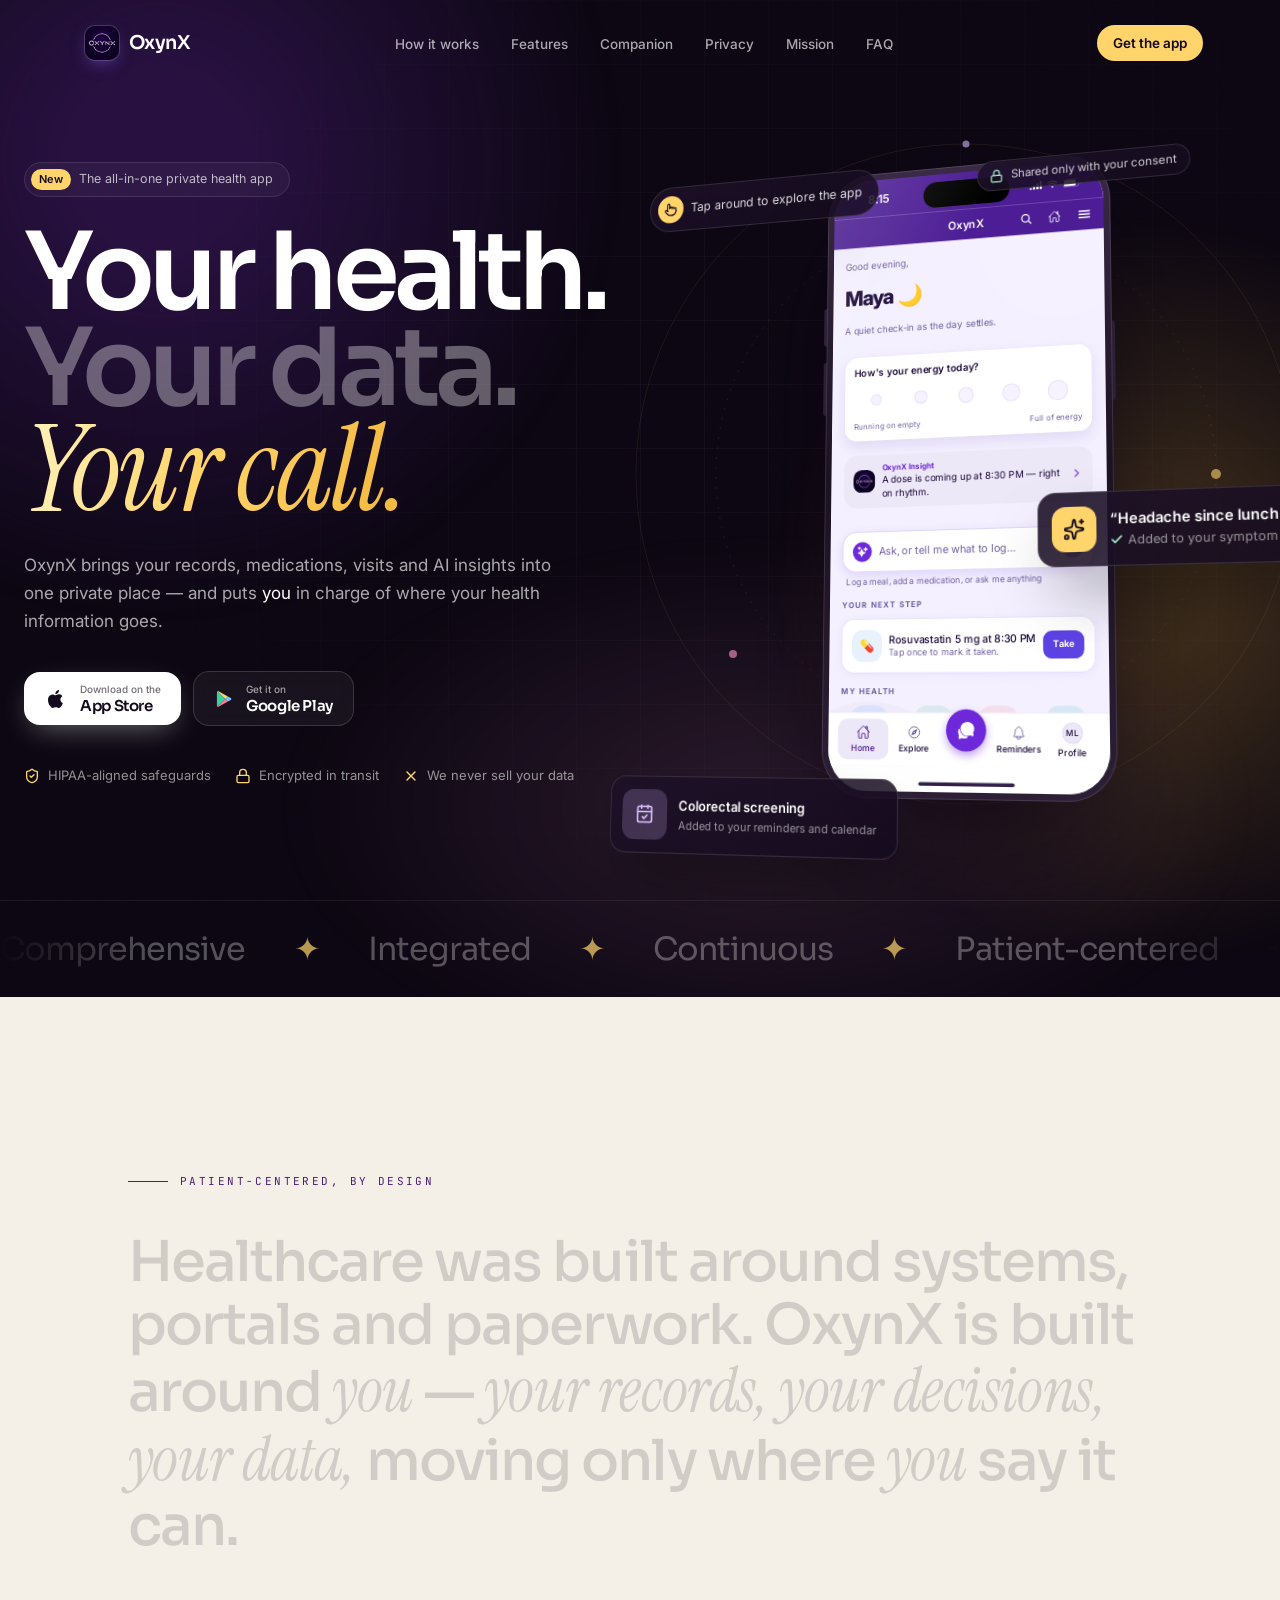
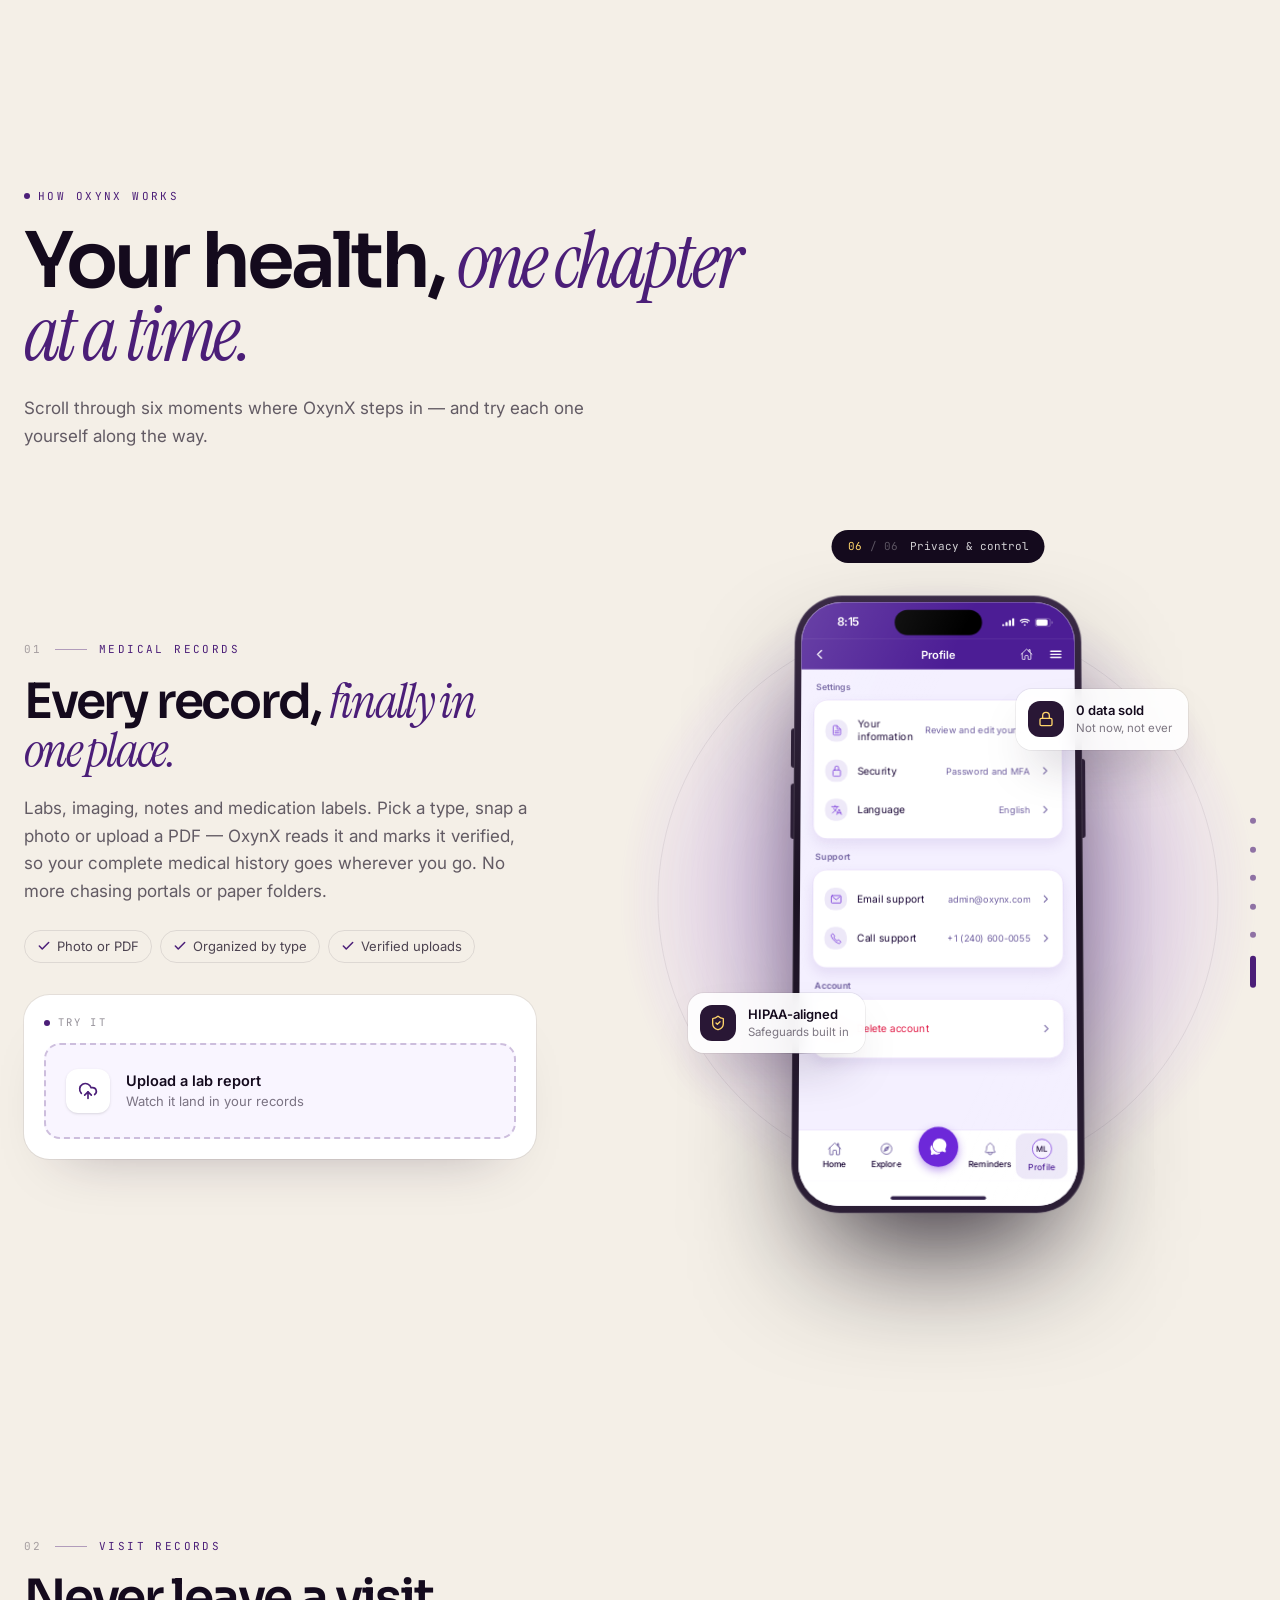
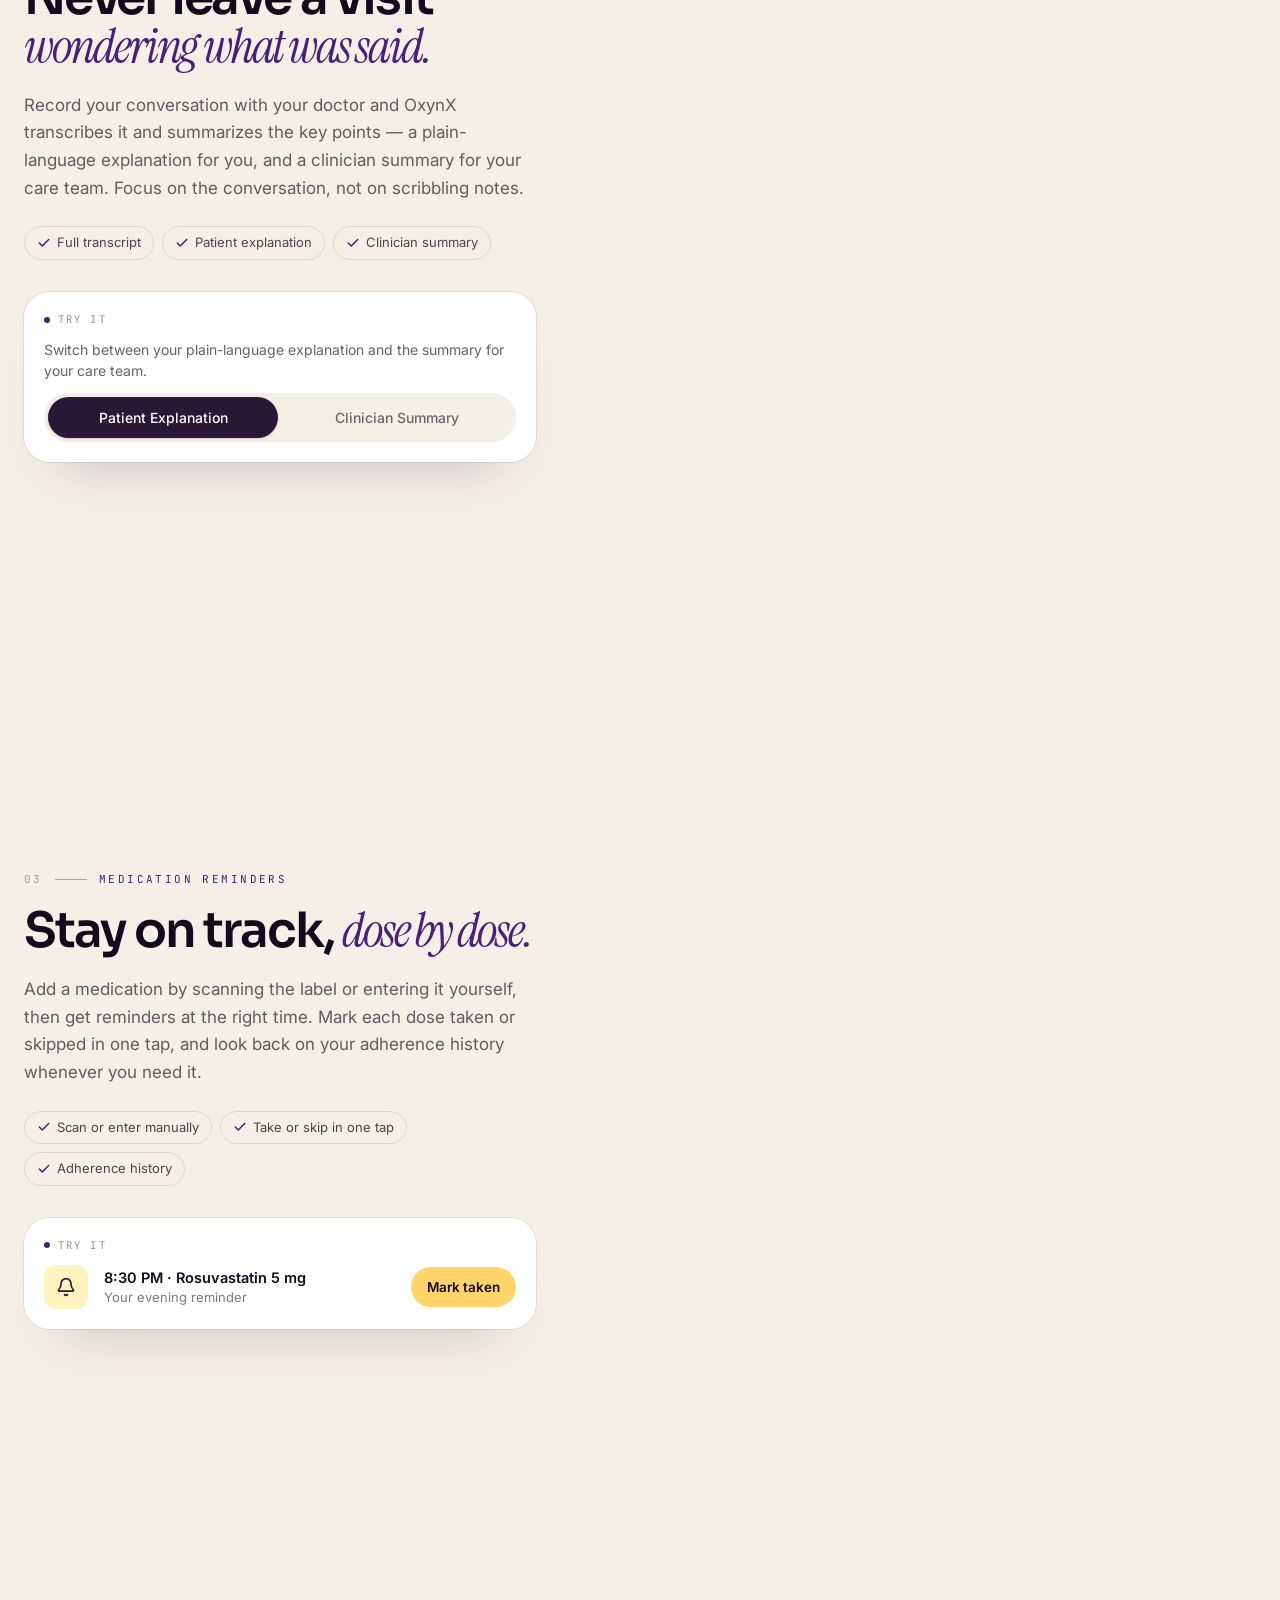
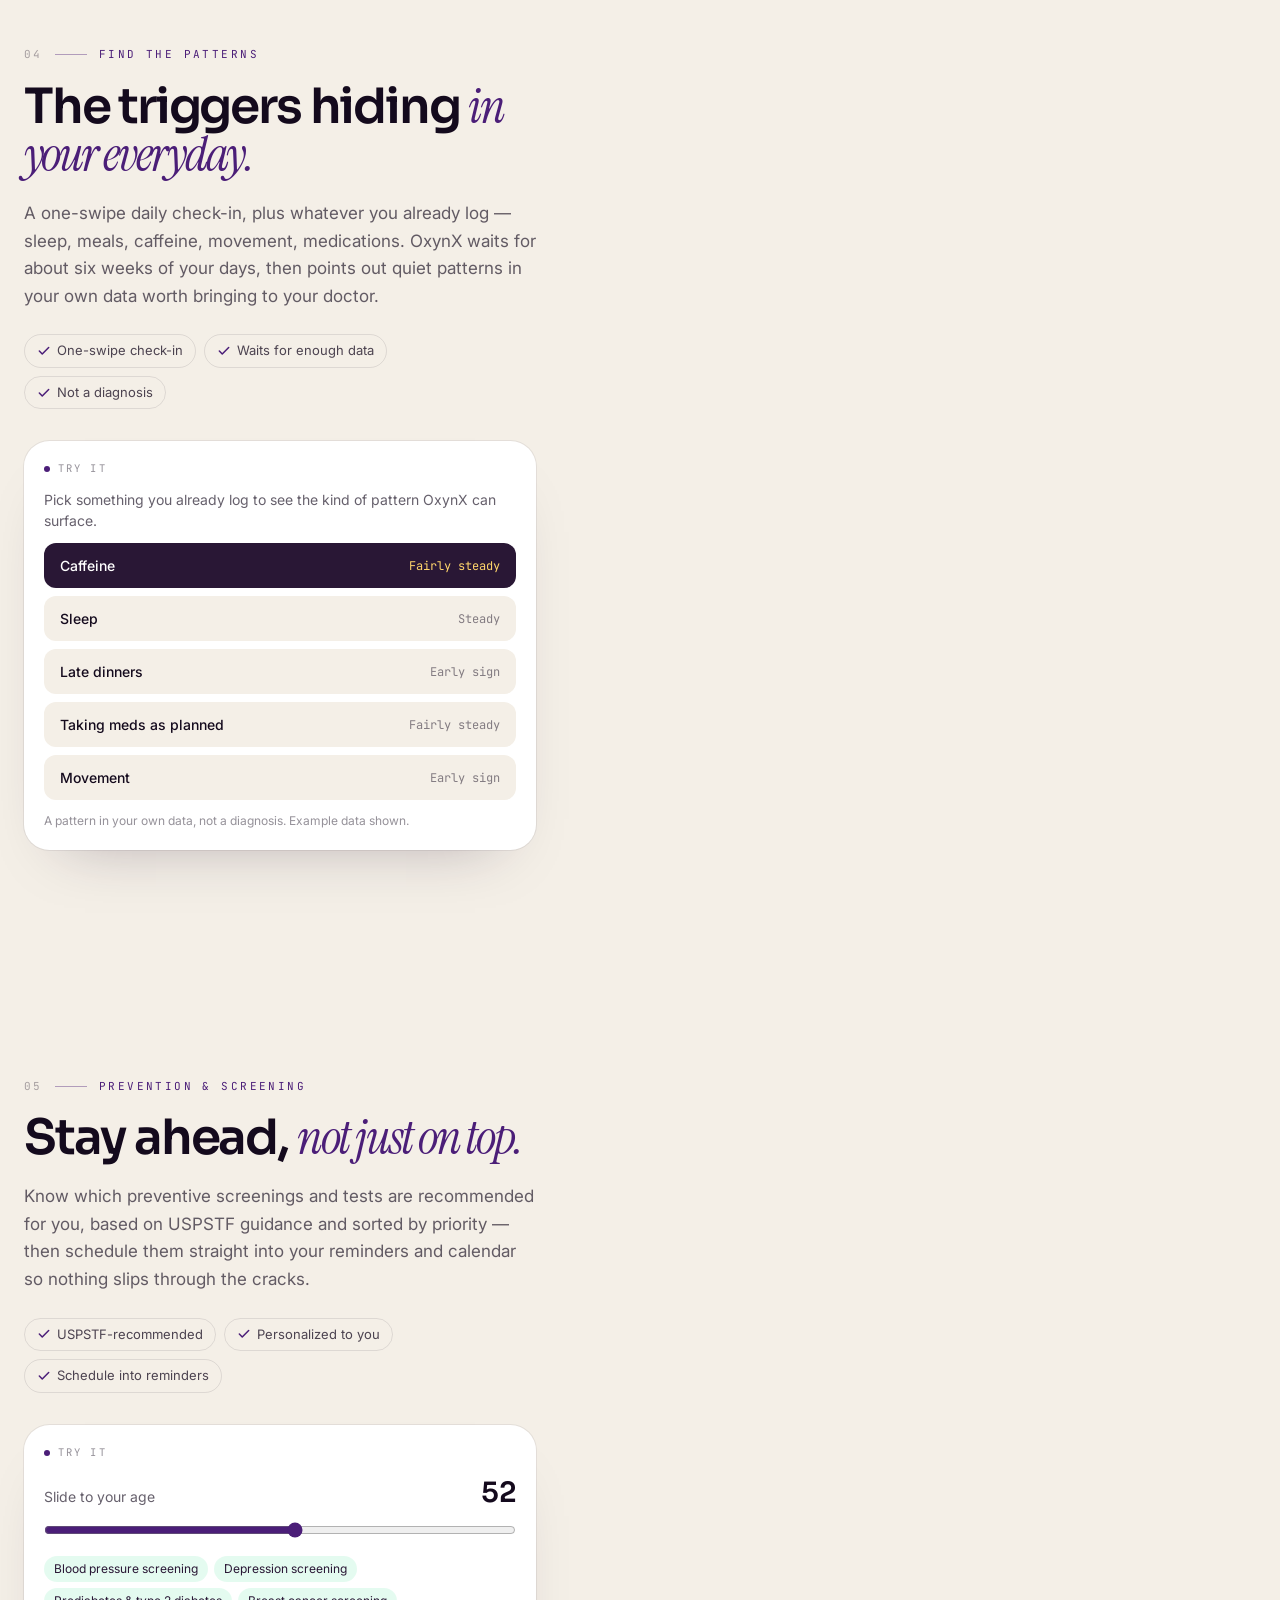
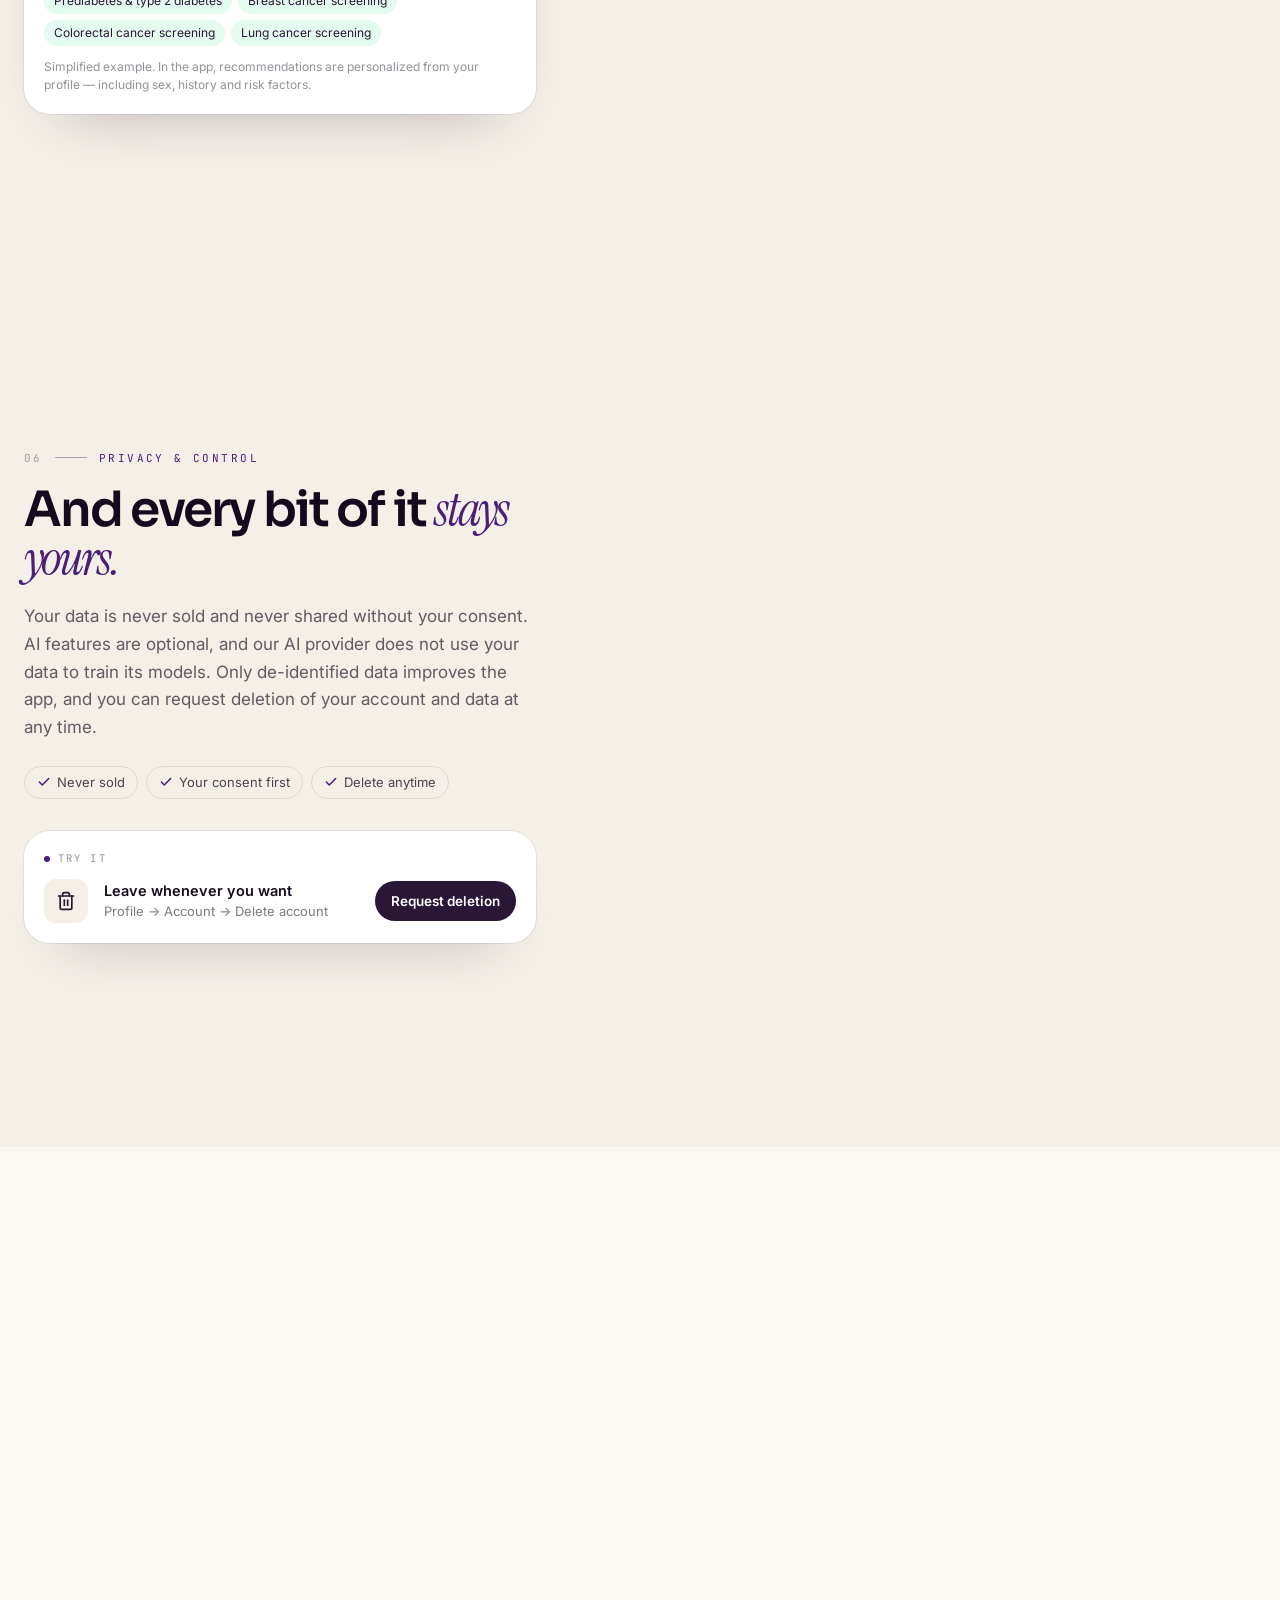
==== commit 853775fd: "Homepage: much faster on phones Lighthouse mobile (throttled): score 55 -> 94-97, first/largest pain" ====
--- a/index.html
+++ b/index.html
@@ -13,22 +13,34 @@
     <meta property="og:image" content="https://oxynx.com/og-image.png">
     <meta name="twitter:card" content="summary_large_image">
     <meta name="twitter:image" content="https://oxynx.com/og-image.png">
-    <script async src="https://www.googletagmanager.com/gtag/js?id=G-YJ0913E5GP"></script>
-    <script>
+    <script type="module" crossorigin src="/assets/index-DGqOW_Vp.js"></script>
+    <link rel="stylesheet" crossorigin href="/assets/index-DryNQxSG.css">
+  <!-- OxynX homepage SEO: carried over from the previous static oxynx.com homepage.
+     Injected into index.html by the oxynx-seo-head plugin in vite.config.ts
+     (alongside the FAQPage JSON-LD it builds from src/content/faq.ts). -->
+<!-- Fonts load without blocking the first paint (text shows in a fallback font,
+     then swaps); only the weights the page uses. -->
+<link rel="preconnect" href="https://fonts.googleapis.com" />
+<link rel="preconnect" href="https://fonts.gstatic.com" crossorigin />
+<link rel="preload" as="style" href="https://fonts.googleapis.com/css2?family=Inter:wght@400;500;600&family=Sora:wght@400;500;600&family=Instrument+Serif:ital@0;1&family=JetBrains+Mono:wght@400;500&display=swap" onload="this.onload=null;this.rel='stylesheet'" />
+<noscript><link rel="stylesheet" href="https://fonts.googleapis.com/css2?family=Inter:wght@400;500;600&family=Sora:wght@400;500;600&family=Instrument+Serif:ital@0;1&family=JetBrains+Mono:wght@400;500&display=swap" /></noscript>
+<!-- Google Analytics (GA4). gtag.js (~180 KB) is fetched after the page has
+     loaded so it doesn't compete with the first paint on phones; events queue
+     in dataLayer until then. -->
+<script>
   window.dataLayer = window.dataLayer || [];
   function gtag(){dataLayer.push(arguments);}
   gtag('js', new Date());
-  gtag('config', "G-YJ0913E5GP");
+  gtag('config', 'G-YJ0913E5GP');
+  addEventListener('load', function () {
+    setTimeout(function () {
+      var s = document.createElement('script');
+      s.async = true;
+      s.src = 'https://www.googletagmanager.com/gtag/js?id=G-YJ0913E5GP';
+      document.head.appendChild(s);
+    }, 1500);
+  });
 </script>
-    <script type="module" crossorigin src="/assets/index-BIcgbCng.js"></script>
-    <link rel="stylesheet" crossorigin href="/assets/index-CyxPhipT.css">
-  <!-- OxynX homepage SEO: carried over from the previous static oxynx.com homepage.
-     Injected into index.html by the oxynx-seo-head plugin in vite.config.ts
-     (alongside the FAQPage JSON-LD it builds from src/content/faq.ts). -->
-<!-- Fonts load from the HTML (not a CSS @import) so they start downloading right away. -->
-<link rel="preconnect" href="https://fonts.googleapis.com" />
-<link rel="preconnect" href="https://fonts.gstatic.com" crossorigin />
-<link rel="stylesheet" href="https://fonts.googleapis.com/css2?family=Inter:wght@400;500;600&family=Sora:wght@300;400;500;600;700&family=Instrument+Serif:ital@0;1&family=JetBrains+Mono:wght@400;500&display=swap" />
 <meta name="theme-color" content="#291735" />
 <link rel="canonical" href="https://oxynx.com/" />
 <meta name="keywords" content="OxynX, OxynX Health, all-in-one health app, all in one health app, private health app, privacy health app, privacy-first health app, secure health app, personal health record app, medication reminders, symptom tracker, AI health companion, nutrition planner, preventive screening, HIPAA health app" />
@@ -184,7 +196,7 @@
 </head>
   <body>
     
-    <div id="root"></div>
+    <div id="root"><div class="overflow-x-clip"><header class="fixed inset-x-0 top-0 z-50 px-4 pt-4"><nav class="mx-auto flex max-w-6xl items-center justify-between rounded-full border px-3 py-2 pl-5 transition-all duration-500 border-transparent bg-transparent"><a href="#top" class="group flex items-center gap-2.5 text-white" aria-label="OxynX home"><img src="[data-uri]" alt="" width="34" height="34" class="h-[34px] w-[34px] rounded-[10px] shadow-[0_6px_18px_-6px_rgba(140,92,246,0.7)] ring-1 ring-white/15 transition-transform duration-300 group-hover:scale-105"/><span class="font-display text-[19px] font-semibold tracking-[-0.03em]">OxynX</span></a><ul class="hidden items-center gap-1 md:flex"><li><a href="#story" class="rounded-full px-3.5 py-2 text-[13.5px] font-medium text-white/65 transition-colors hover:bg-white/[0.07] hover:text-white">How it works</a></li><li><a href="#features" class="rounded-full px-3.5 py-2 text-[13.5px] font-medium text-white/65 transition-colors hover:bg-white/[0.07] hover:text-white">Features</a></li><li><a href="#companion" class="rounded-full px-3.5 py-2 text-[13.5px] font-medium text-white/65 transition-colors hover:bg-white/[0.07] hover:text-white">Companion</a></li><li><a href="#privacy" class="rounded-full px-3.5 py-2 text-[13.5px] font-medium text-white/65 transition-colors hover:bg-white/[0.07] hover:text-white">Privacy</a></li><li><a href="#mission" class="rounded-full px-3.5 py-2 text-[13.5px] font-medium text-white/65 transition-colors hover:bg-white/[0.07] hover:text-white">Mission</a></li><li><a href="#faq" class="rounded-full px-3.5 py-2 text-[13.5px] font-medium text-white/65 transition-colors hover:bg-white/[0.07] hover:text-white">FAQ</a></li></ul><div class="flex items-center gap-2"><a href="#download" class="hidden rounded-full bg-gold-300 px-4 py-2 text-[13.5px] font-semibold text-plum-900 transition-all hover:-translate-y-px hover:bg-gold-200 sm:inline-flex">Get the app</a><button class="grid h-10 w-10 place-items-center rounded-full bg-white/10 text-white md:hidden" aria-label="Open menu" aria-expanded="false"><svg xmlns="http://www.w3.org/2000/svg" width="24" height="24" viewBox="0 0 24 24" fill="none" stroke="currentColor" stroke-width="2" stroke-linecap="round" stroke-linejoin="round" class="lucide lucide-menu h-4 w-4" aria-hidden="true"><path d="M4 5h16"></path><path d="M4 12h16"></path><path d="M4 19h16"></path></svg></button></div></nav></header><main><section id="top" class="grain relative overflow-hidden bg-plum-950 text-white"><div class="pointer-events-none absolute inset-0"><div class="absolute -left-40 -top-40 h-[640px] w-[640px] rounded-full bg-plum-600/45 glow"></div><div class="absolute -right-32 top-1/3 h-[520px] w-[520px] rounded-full bg-gold-400/20 glow"></div><div class="absolute bottom-0 left-1/3 h-[380px] w-[680px] rounded-full bg-rose-300/10 glow"></div><div class="absolute inset-0 bg-[linear-gradient(rgba(255,255,255,0.035)_1px,transparent_1px),linear-gradient(90deg,rgba(255,255,255,0.035)_1px,transparent_1px)] bg-[size:64px_64px] [mask-image:radial-gradient(ellipse_at_60%_40%,#000_10%,transparent_70%)]"></div></div><div class="relative z-10 mx-auto grid min-h-[100svh] max-w-7xl items-center gap-10 px-6 pb-16 pt-32 lg:grid-cols-[1.1fr_1fr] lg:gap-4 lg:pt-28"><div class="relative"><div class="reveal is-in inline-flex items-center gap-2 rounded-full border border-white/10 bg-white/[0.04] py-1.5 pl-1.5 pr-4 text-[12.5px] text-white/70 backdrop-blur"><span class="rounded-full bg-gold-300 px-2 py-0.5 text-[11px] font-semibold text-plum-900">New</span>The all-in-one private health app</div><h1 class="mt-7 font-display text-[clamp(3.1rem,8.4vw,7.6rem)] font-semibold leading-[0.9] tracking-[-0.055em]"><span class="block">Your health.</span><span class="block text-white/35">Your data.</span><span class="block font-serif text-[1.12em] font-normal italic leading-[0.85] tracking-[-0.02em]"><span class="text-gradient-gold">Your call.</span></span></h1><p class="mt-8 max-w-[33rem] text-[17px] leading-relaxed text-white/65">OxynX brings your records, medications, visits and AI insights into one private place — and puts<!-- --> <span class="text-white">you</span> in charge of where your health information goes.</p><div class="mt-9"><div class="flex flex-wrap items-center gap-3"><a href="https://apps.apple.com/us/app/oxynx-health/id6758890598" target="_blank" rel="noreferrer" class="group inline-flex items-center gap-3 rounded-2xl px-5 py-3 transition-all duration-300 hover:-translate-y-0.5 focus-visible:outline-2 focus-visible:outline-offset-2 focus-visible:outline-gold-300 bg-white text-plum-900 shadow-[0_10px_30px_-10px_rgba(255,255,255,0.45)] hover:shadow-[0_16px_40px_-12px_rgba(255,213,107,0.6)]"><svg viewBox="0 0 24 24" class="h-6 w-6" fill="currentColor" aria-hidden="true"><path d="M16.37 12.62c-.02-2.3 1.88-3.4 1.96-3.46-1.07-1.56-2.73-1.78-3.32-1.8-1.41-.14-2.76.83-3.47.83-.72 0-1.82-.81-2.99-.79-1.54.02-2.96.9-3.75 2.27-1.6 2.78-.41 6.89 1.15 9.14.76 1.1 1.67 2.34 2.86 2.3 1.15-.05 1.58-.74 2.97-.74 1.38 0 1.78.74 2.99.72 1.24-.02 2.02-1.12 2.77-2.23.87-1.28 1.23-2.52 1.25-2.58-.03-.01-2.4-.92-2.42-3.66zM14.1 5.86c.63-.77 1.06-1.83.94-2.89-.91.04-2.02.61-2.67 1.37-.58.67-1.1 1.76-.96 2.8 1.02.08 2.06-.52 2.69-1.28z"></path></svg><span class="flex flex-col leading-none"><span class="text-[10px] font-medium opacity-60">Download on the</span><span class="mt-1 font-display text-[15px] font-semibold tracking-tight">App Store</span></span></a><a href="https://play.google.com/store/apps/details?id=com.oxynx.oxynx" target="_blank" rel="noreferrer" class="group inline-flex items-center gap-3 rounded-2xl px-5 py-3 transition-all duration-300 hover:-translate-y-0.5 focus-visible:outline-2 focus-visible:outline-offset-2 focus-visible:outline-gold-300 border border-white/15 bg-white/5 text-white backdrop-blur hover:bg-white/10"><svg viewBox="0 0 24 24" class="h-5 w-5" aria-hidden="true"><path d="M4.2 2.6 13.6 12l-9.4 9.4c-.4-.2-.7-.7-.7-1.3V3.9c0-.6.3-1.1.7-1.3z" fill="#34d3a0"></path><path d="m16.7 8.9-3.1 3.1-9.4-9.4c.3-.2.8-.2 1.2 0l11.3 6.3z" fill="#ffd56b"></path><path d="m16.7 15.1-11.3 6.3c-.4.2-.9.2-1.2 0l9.4-9.4 3.1 3.1z" fill="#ff7a9c"></path><path d="m20.2 10.9c.8.5.8 1.7 0 2.2l-3.5 2-3.1-3.1 3.1-3.1 3.5 2z" fill="#7cc4ff"></path></svg><span class="flex flex-col leading-none"><span class="text-[10px] font-medium opacity-60">Get it on</span><span class="mt-1 font-display text-[15px] font-semibold tracking-tight">Google Play</span></span></a></div></div><ul class="mt-10 flex flex-wrap gap-x-6 gap-y-3 text-[13px] text-white/55"><li class="flex items-center gap-2"><svg xmlns="http://www.w3.org/2000/svg" width="24" height="24" viewBox="0 0 24 24" fill="none" stroke="currentColor" stroke-width="2" stroke-linecap="round" stroke-linejoin="round" class="lucide lucide-shield-check h-4 w-4 text-gold-300" aria-hidden="true"><path d="M20 13c0 5-3.5 7.5-7.66 8.95a1 1 0 0 1-.67-.01C7.5 20.5 4 18 4 13V6a1 1 0 0 1 1-1c2 0 4.5-1.2 6.24-2.72a1.17 1.17 0 0 1 1.52 0C14.51 3.81 17 5 19 5a1 1 0 0 1 1 1z"></path><path d="m9 12 2 2 4-4"></path></svg>HIPAA-aligned safeguards</li><li class="flex items-center gap-2"><svg xmlns="http://www.w3.org/2000/svg" width="24" height="24" viewBox="0 0 24 24" fill="none" stroke="currentColor" stroke-width="2" stroke-linecap="round" stroke-linejoin="round" class="lucide lucide-lock h-4 w-4 text-gold-300" aria-hidden="true"><rect width="18" height="11" x="3" y="11" rx="2" ry="2"></rect><path d="M7 11V7a5 5 0 0 1 10 0v4"></path></svg>Encrypted in transit</li><li class="flex items-center gap-2"><svg xmlns="http://www.w3.org/2000/svg" width="24" height="24" viewBox="0 0 24 24" fill="none" stroke="currentColor" stroke-width="2" stroke-linecap="round" stroke-linejoin="round" class="lucide lucide-x h-4 w-4 text-gold-300" aria-hidden="true"><path d="M18 6 6 18"></path><path d="m6 6 12 12"></path></svg>We never sell your data</li></ul></div><div class="relative mx-auto h-[620px] w-full max-w-[520px] [perspective:1600px] sm:h-[700px]"><svg class="absolute left-1/2 top-1/2 h-[760px] w-[760px] -translate-x-1/2 -translate-y-1/2 animate-spin-slow opacity-60" viewBox="0 0 760 760" aria-hidden="true"><circle cx="380" cy="380" r="250" fill="none" stroke="rgba(220,188,255,0.18)" stroke-dasharray="2 8"></circle><circle cx="380" cy="380" r="330" fill="none" stroke="rgba(255,213,107,0.14)"></circle><circle cx="630" cy="380" r="5" fill="#ffd56b"></circle><circle cx="380" cy="50" r="3.5" fill="#dcbcff"></circle><circle cx="147" cy="560" r="4" fill="#ff9ad1"></circle></svg><div class="pointer-events-none relative h-full w-full [transform-style:preserve-3d] will-change-transform" style="transform:rotateX(8deg) rotateY(-16deg)"><div role="region" aria-label="Try the OxynX app: tap around the screens" class="pointer-events-auto absolute left-1/2 top-1/2 w-[270px] -translate-x-1/2 -translate-y-1/2 sm:w-[300px] [transform:translateZ(1px)]"><div class="relative aspect-[9/19.2] w-full rounded-[3rem] bg-gradient-to-b from-[#3a2a46] via-[#1b1222] to-[#2c1f36] p-[7px] shadow-[0_60px_120px_-30px_rgba(10,4,18,0.85),inset_0_0_0_1px_rgba(255,255,255,0.12)] "><span class="absolute -left-[3px] top-[22%] h-10 w-[3px] rounded-l bg-[#2c1f36]"></span><span class="absolute -left-[3px] top-[31%] h-14 w-[3px] rounded-l bg-[#2c1f36]"></span><span class="absolute -right-[3px] top-[27%] h-20 w-[3px] rounded-r bg-[#2c1f36]"></span><div class="relative h-full w-full overflow-hidden rounded-[2.55rem] bg-[#f4f0ff]"><div class="absolute inset-0"></div><div class="pointer-events-none absolute inset-0 z-20 bg-[linear-gradient(115deg,rgba(255,255,255,0.16)_0%,transparent_32%,transparent_72%,rgba(255,255,255,0.06)_100%)]"></div></div></div></div><div class="hero-float pointer-events-none absolute left-0 top-[9%] z-20 sm:-left-10 [transform:translateZ(110px)]"><div class="glass-dark animate-float flex items-center gap-2 rounded-full py-2 pl-2 pr-4 text-[12.5px] text-white/85 shadow-[0_30px_60px_-20px_rgba(0,0,0,0.6)]"><span class="grid h-7 w-7 place-items-center rounded-full bg-gold-300 text-plum-900"><svg xmlns="http://www.w3.org/2000/svg" width="24" height="24" viewBox="0 0 24 24" fill="none" stroke="currentColor" stroke-width="2" stroke-linecap="round" stroke-linejoin="round" class="lucide lucide-pointer h-3.5 w-3.5" aria-hidden="true"><path d="M22 14a8 8 0 0 1-8 8"></path><path d="M18 11v-1a2 2 0 0 0-2-2a2 2 0 0 0-2 2"></path><path d="M14 10V9a2 2 0 0 0-2-2a2 2 0 0 0-2 2v1"></path><path d="M10 9.5V4a2 2 0 0 0-2-2a2 2 0 0 0-2 2v10"></path><path d="M18 11a2 2 0 1 1 4 0v3a8 8 0 0 1-8 8h-2c-2.8 0-4.5-.86-5.99-2.34l-3.6-3.6a2 2 0 0 1 2.83-2.82L7 15"></path></svg></span>Tap around to explore the app</div></div><div class="hero-float pointer-events-none absolute -right-2 top-[56%] hidden sm:block [transform:translateZ(150px)] lg:-right-24"><div class="glass-dark animate-float-slow flex items-center gap-3 rounded-2xl p-3 pr-4 shadow-[0_30px_60px_-20px_rgba(0,0,0,0.6)]"><span class="grid h-10 w-10 place-items-center rounded-xl bg-gold-300 text-plum-900"><svg xmlns="http://www.w3.org/2000/svg" width="24" height="24" viewBox="0 0 24 24" fill="none" stroke="currentColor" stroke-width="2" stroke-linecap="round" stroke-linejoin="round" class="lucide lucide-sparkles lucide-stars h-5 w-5" aria-hidden="true"><path d="M11.017 2.814a1 1 0 0 1 1.966 0l1.051 5.558a2 2 0 0 0 1.594 1.594l5.558 1.051a1 1 0 0 1 0 1.966l-5.558 1.051a2 2 0 0 0-1.594 1.594l-1.051 5.558a1 1 0 0 1-1.966 0l-1.051-5.558a2 2 0 0 0-1.594-1.594l-5.558-1.051a1 1 0 0 1 0-1.966l5.558-1.051a2 2 0 0 0 1.594-1.594z"></path><path d="M20 2v4"></path><path d="M22 4h-4"></path><circle cx="4" cy="20" r="2"></circle></svg></span><div><p class="text-[13px] font-semibold">“Headache since lunch”</p><p class="flex items-center gap-1 text-[11px] text-white/55"><svg xmlns="http://www.w3.org/2000/svg" width="24" height="24" viewBox="0 0 24 24" fill="none" stroke="currentColor" stroke-width="3" stroke-linecap="round" stroke-linejoin="round" class="lucide lucide-check h-3 w-3 text-mint-300" aria-hidden="true"><path d="M20 6 9 17l-5-5"></path></svg> Added to your symptom log</p></div></div></div><div class="hero-float pointer-events-none absolute -bottom-[3%] left-2 hidden sm:block [transform:translateZ(80px)] lg:-left-20"><div class="glass-dark animate-float flex items-center gap-3 rounded-2xl p-3 pr-5 shadow-[0_30px_60px_-20px_rgba(0,0,0,0.6)] [animation-delay:-3s]"><span class="grid h-12 w-12 place-items-center rounded-xl bg-lilac-300/20 text-lilac-300"><svg xmlns="http://www.w3.org/2000/svg" width="24" height="24" viewBox="0 0 24 24" fill="none" stroke="currentColor" stroke-width="2" stroke-linecap="round" stroke-linejoin="round" class="lucide lucide-calendar-check h-5 w-5" aria-hidden="true"><path d="M8 2v3"></path><path d="M16 2v3"></path><rect x="3" y="3" width="18" height="18" rx="2"></rect><path d="M3 9h18"></path><path d="m9 15 2 2 4-4"></path></svg></span><div><p class="text-[13px] font-semibold">Colorectal screening</p><p class="text-[11px] text-white/55">Added to your reminders and calendar</p></div></div></div><div class="hero-float pointer-events-none absolute right-6 top-[6%] hidden sm:block [transform:translateZ(40px)]"><div class="glass-dark flex items-center gap-2 rounded-full px-3 py-1.5 text-[11.5px] text-white/80"><svg xmlns="http://www.w3.org/2000/svg" width="24" height="24" viewBox="0 0 24 24" fill="none" stroke="currentColor" stroke-width="2" stroke-linecap="round" stroke-linejoin="round" class="lucide lucide-lock h-3.5 w-3.5 text-mint-300" aria-hidden="true"><rect width="18" height="11" x="3" y="11" rx="2" ry="2"></rect><path d="M7 11V7a5 5 0 0 1 10 0v4"></path></svg>Shared only with your consent</div></div></div></div></div><div class="relative z-10 border-t border-white/[0.07] py-6"><div class="mask-fade-x overflow-hidden"><div class="flex w-max animate-marquee items-center gap-12 pr-12 font-display text-[clamp(1.4rem,2.6vw,2rem)] tracking-[-0.03em] text-white/30"><span class="flex items-center gap-12 whitespace-nowrap">Comprehensive<span class="text-gold-300/70">✦</span></span><span class="flex items-center gap-12 whitespace-nowrap">Integrated<span class="text-gold-300/70">✦</span></span><span class="flex items-center gap-12 whitespace-nowrap">Continuous<span class="text-gold-300/70">✦</span></span><span class="flex items-center gap-12 whitespace-nowrap">Patient-centered<span class="text-gold-300/70">✦</span></span><span class="flex items-center gap-12 whitespace-nowrap">HIPAA-aligned<span class="text-gold-300/70">✦</span></span><span class="flex items-center gap-12 whitespace-nowrap">Private by default<span class="text-gold-300/70">✦</span></span><span class="flex items-center gap-12 whitespace-nowrap">Comprehensive<span class="text-gold-300/70">✦</span></span><span class="flex items-center gap-12 whitespace-nowrap">Integrated<span class="text-gold-300/70">✦</span></span><span class="flex items-center gap-12 whitespace-nowrap">Continuous<span class="text-gold-300/70">✦</span></span><span class="flex items-center gap-12 whitespace-nowrap">Patient-centered<span class="text-gold-300/70">✦</span></span><span class="flex items-center gap-12 whitespace-nowrap">HIPAA-aligned<span class="text-gold-300/70">✦</span></span><span class="flex items-center gap-12 whitespace-nowrap">Private by default<span class="text-gold-300/70">✦</span></span></div></div></div></section><section class="relative bg-bone px-6 py-32 md:py-44"><div class="mx-auto max-w-5xl"><p class="mb-10 font-mono text-[11px] uppercase tracking-[0.22em] text-plum-600"><span class="mr-3 inline-block h-px w-10 translate-y-[-3px] bg-plum-600"></span>Patient-centered, by design</p><p class="font-display text-[clamp(1.9rem,4.4vw,3.9rem)] font-medium leading-[1.12] tracking-[-0.035em]"><span class="transition-colors duration-300 text-plum-900/15 ">Healthcare<!-- --> </span><span class="transition-colors duration-300 text-plum-900/15 ">was<!-- --> </span><span class="transition-colors duration-300 text-plum-900/15 ">built<!-- --> </span><span class="transition-colors duration-300 text-plum-900/15 ">around<!-- --> </span><span class="transition-colors duration-300 text-plum-900/15 ">systems,<!-- --> </span><span class="transition-colors duration-300 text-plum-900/15 ">portals<!-- --> </span><span class="transition-colors duration-300 text-plum-900/15 ">and<!-- --> </span><span class="transition-colors duration-300 text-plum-900/15 ">paperwork.<!-- --> </span><span class="transition-colors duration-300 text-plum-900/15 ">OxynX<!-- --> </span><span class="transition-colors duration-300 text-plum-900/15 ">is<!-- --> </span><span class="transition-colors duration-300 text-plum-900/15 ">built<!-- --> </span><span class="transition-colors duration-300 text-plum-900/15 ">around<!-- --> </span><span class="transition-colors duration-300 text-plum-900/15 font-serif text-[1.1em] font-normal italic tracking-[-0.01em]">you<!-- --> </span><span class="transition-colors duration-300 text-plum-900/15 ">—<!-- --> </span><span class="transition-colors duration-300 text-plum-900/15 font-serif text-[1.1em] font-normal italic tracking-[-0.01em]">your<!-- --> </span><span class="transition-colors duration-300 text-plum-900/15 font-serif text-[1.1em] font-normal italic tracking-[-0.01em]">records,<!-- --> </span><span class="transition-colors duration-300 text-plum-900/15 font-serif text-[1.1em] font-normal italic tracking-[-0.01em]">your<!-- --> </span><span class="transition-colors duration-300 text-plum-900/15 font-serif text-[1.1em] font-normal italic tracking-[-0.01em]">decisions,<!-- --> </span><span class="transition-colors duration-300 text-plum-900/15 font-serif text-[1.1em] font-normal italic tracking-[-0.01em]">your<!-- --> </span><span class="transition-colors duration-300 text-plum-900/15 font-serif text-[1.1em] font-normal italic tracking-[-0.01em]">data,<!-- --> </span><span class="transition-colors duration-300 text-plum-900/15 ">moving<!-- --> </span><span class="transition-colors duration-300 text-plum-900/15 ">only<!-- --> </span><span class="transition-colors duration-300 text-plum-900/15 ">where<!-- --> </span><span class="transition-colors duration-300 text-plum-900/15 font-serif text-[1.1em] font-normal italic tracking-[-0.01em]">you<!-- --> </span><span class="transition-colors duration-300 text-plum-900/15 ">say<!-- --> </span><span class="transition-colors duration-300 text-plum-900/15 ">it<!-- --> </span><span class="transition-colors duration-300 text-plum-900/15 ">can.<!-- --> </span></p></div></section><section id="story" class="relative bg-bone"><div class="mx-auto max-w-7xl px-6 pt-8 md:pt-12"><div class="reveal  max-w-3xl" style="transition-delay:0ms"><span class="inline-flex items-center gap-2 font-mono text-[11px] uppercase tracking-[0.22em] text-plum-600"><span class="h-1.5 w-1.5 rounded-full bg-plum-600"></span>How OxynX works</span><h2 class="mt-5 font-display text-[clamp(2.6rem,6vw,5.2rem)] font-semibold leading-[0.95] tracking-[-0.05em] text-plum-900">Your health, <span class="font-serif font-normal italic text-plum-600">one chapter at a time.</span></h2><p class="mt-6 max-w-xl text-[17px] leading-relaxed text-plum-900/65">Scroll through six moments where OxynX steps in — and try each one yourself along the way.</p></div></div><div class="relative mx-auto grid max-w-7xl gap-10 px-6 lg:grid-cols-[1fr_1fr]"><div><div data-index="0" class="flex flex-col justify-center py-20 lg:min-h-screen lg:py-24"><div class="max-w-lg transition-opacity duration-700 lg:opacity-100"><div class="flex items-center gap-3 font-mono text-[11px] uppercase tracking-[0.22em] text-plum-600"><span class="text-plum-900/35">0<!-- -->1</span><span class="h-px w-8 bg-plum-600/40"></span>Medical records</div><h3 class="mt-5 font-display text-[clamp(2.1rem,3.8vw,3.4rem)] font-semibold leading-[1] tracking-[-0.045em] text-plum-900">Every record,<!-- --> <span class="font-serif font-normal italic text-plum-600">finally in one place.</span></h3><p class="mt-5 text-[17px] leading-relaxed text-plum-900/65">Labs, imaging, notes and medication labels. Pick a type, snap a photo or upload a PDF — OxynX reads it and marks it verified, so your complete medical history goes wherever you go. No more chasing portals or paper folders.</p><ul class="mt-6 flex flex-wrap gap-2"><li class="flex items-center gap-1.5 rounded-full border border-plum-900/10 px-3 py-1.5 text-[13px] text-plum-900/75"><svg xmlns="http://www.w3.org/2000/svg" width="24" height="24" viewBox="0 0 24 24" fill="none" stroke="currentColor" stroke-width="2.6" stroke-linecap="round" stroke-linejoin="round" class="lucide lucide-check h-3.5 w-3.5 text-plum-600" aria-hidden="true"><path d="M20 6 9 17l-5-5"></path></svg>Photo or PDF</li><li class="flex items-center gap-1.5 rounded-full border border-plum-900/10 px-3 py-1.5 text-[13px] text-plum-900/75"><svg xmlns="http://www.w3.org/2000/svg" width="24" height="24" viewBox="0 0 24 24" fill="none" stroke="currentColor" stroke-width="2.6" stroke-linecap="round" stroke-linejoin="round" class="lucide lucide-check h-3.5 w-3.5 text-plum-600" aria-hidden="true"><path d="M20 6 9 17l-5-5"></path></svg>Organized by type</li><li class="flex items-center gap-1.5 rounded-full border border-plum-900/10 px-3 py-1.5 text-[13px] text-plum-900/75"><svg xmlns="http://www.w3.org/2000/svg" width="24" height="24" viewBox="0 0 24 24" fill="none" stroke="currentColor" stroke-width="2.6" stroke-linecap="round" stroke-linejoin="round" class="lucide lucide-check h-3.5 w-3.5 text-plum-600" aria-hidden="true"><path d="M20 6 9 17l-5-5"></path></svg>Verified uploads</li></ul><div class="mt-8"><div class="rounded-[1.6rem] bg-white p-5 shadow-[0_30px_60px_-40px_rgba(41,23,53,0.35)] ring-1 ring-plum-900/[0.07]"><p class="mb-3 flex items-center gap-2 font-mono text-[10.5px] uppercase tracking-[0.2em] text-plum-900/45"><span class="h-1.5 w-1.5 animate-pulse-soft rounded-full bg-plum-600"></span>Try it</p><button class="group relative w-full overflow-hidden rounded-2xl border-2 border-dashed border-plum-600/25 bg-lilac-100/50 px-5 py-6 text-left transition hover:border-plum-600/50"><div class="flex items-center gap-4"><span class="grid h-11 w-11 place-items-center rounded-xl bg-white text-plum-600 shadow-sm transition-transform group-hover:-translate-y-0.5"><svg xmlns="http://www.w3.org/2000/svg" width="24" height="24" viewBox="0 0 24 24" fill="none" stroke="currentColor" stroke-width="2" stroke-linecap="round" stroke-linejoin="round" class="lucide lucide-cloud-upload lucide-upload-cloud h-5 w-5" aria-hidden="true"><path d="M12 13v8"></path><path d="M4 14.899A7 7 0 1 1 15.71 8h1.79a4.5 4.5 0 0 1 2.5 8.242"></path><path d="m8 17 4-4 4 4"></path></svg></span><div><p class="text-[14.5px] font-semibold text-plum-900">Upload a lab report</p><p class="text-[13px] text-plum-900/55">Watch it land in your records</p></div></div></button></div></div></div><div class="relative mx-auto mt-12 w-[250px] lg:hidden"><div class="absolute inset-0 -m-10 rounded-full opacity-50 glow" style="background:#ffd56b"></div><div class="relative aspect-[9/19.2] w-full rounded-[3rem] bg-gradient-to-b from-[#3a2a46] via-[#1b1222] to-[#2c1f36] p-[7px] shadow-[0_60px_120px_-30px_rgba(10,4,18,0.85),inset_0_0_0_1px_rgba(255,255,255,0.12)] "><span class="absolute -left-[3px] top-[22%] h-10 w-[3px] rounded-l bg-[#2c1f36]"></span><span class="absolute -left-[3px] top-[31%] h-14 w-[3px] rounded-l bg-[#2c1f36]"></span><span class="absolute -right-[3px] top-[27%] h-20 w-[3px] rounded-r bg-[#2c1f36]"></span><div class="relative h-full w-full overflow-hidden rounded-[2.55rem] bg-[#f4f0ff]"><div class="absolute inset-0"></div><div class="pointer-events-none absolute inset-0 z-20 bg-[linear-gradient(115deg,rgba(255,255,255,0.16)_0%,transparent_32%,transparent_72%,rgba(255,255,255,0.06)_100%)]"></div></div></div></div></div><div data-index="1" class="flex flex-col justify-center py-20 lg:min-h-screen lg:py-24"><div class="max-w-lg transition-opacity duration-700 lg:opacity-25"><div class="flex items-center gap-3 font-mono text-[11px] uppercase tracking-[0.22em] text-plum-600"><span class="text-plum-900/35">0<!-- -->2</span><span class="h-px w-8 bg-plum-600/40"></span>Visit records</div><h3 class="mt-5 font-display text-[clamp(2.1rem,3.8vw,3.4rem)] font-semibold leading-[1] tracking-[-0.045em] text-plum-900">Never leave a visit<!-- --> <span class="font-serif font-normal italic text-plum-600">wondering what was said.</span></h3><p class="mt-5 text-[17px] leading-relaxed text-plum-900/65">Record your conversation with your doctor and OxynX transcribes it and summarizes the key points — a plain-language explanation for you, and a clinician summary for your care team. Focus on the conversation, not on scribbling notes.</p><ul class="mt-6 flex flex-wrap gap-2"><li class="flex items-center gap-1.5 rounded-full border border-plum-900/10 px-3 py-1.5 text-[13px] text-plum-900/75"><svg xmlns="http://www.w3.org/2000/svg" width="24" height="24" viewBox="0 0 24 24" fill="none" stroke="currentColor" stroke-width="2.6" stroke-linecap="round" stroke-linejoin="round" class="lucide lucide-check h-3.5 w-3.5 text-plum-600" aria-hidden="true"><path d="M20 6 9 17l-5-5"></path></svg>Full transcript</li><li class="flex items-center gap-1.5 rounded-full border border-plum-900/10 px-3 py-1.5 text-[13px] text-plum-900/75"><svg xmlns="http://www.w3.org/2000/svg" width="24" height="24" viewBox="0 0 24 24" fill="none" stroke="currentColor" stroke-width="2.6" stroke-linecap="round" stroke-linejoin="round" class="lucide lucide-check h-3.5 w-3.5 text-plum-600" aria-hidden="true"><path d="M20 6 9 17l-5-5"></path></svg>Patient explanation</li><li class="flex items-center gap-1.5 rounded-full border border-plum-900/10 px-3 py-1.5 text-[13px] text-plum-900/75"><svg xmlns="http://www.w3.org/2000/svg" width="24" height="24" viewBox="0 0 24 24" fill="none" stroke="currentColor" stroke-width="2.6" stroke-linecap="round" stroke-linejoin="round" class="lucide lucide-check h-3.5 w-3.5 text-plum-600" aria-hidden="true"><path d="M20 6 9 17l-5-5"></path></svg>Clinician summary</li></ul><div class="mt-8"><div class="rounded-[1.6rem] bg-white p-5 shadow-[0_30px_60px_-40px_rgba(41,23,53,0.35)] ring-1 ring-plum-900/[0.07]"><p class="mb-3 flex items-center gap-2 font-mono text-[10.5px] uppercase tracking-[0.2em] text-plum-900/45"><span class="h-1.5 w-1.5 animate-pulse-soft rounded-full bg-plum-600"></span>Try it</p><p class="mb-3 text-[14px] text-plum-900/65">Switch between your plain-language explanation and the summary for your care team.</p><div class="grid grid-cols-2 gap-1 rounded-full bg-bone p-1"><button class="rounded-full py-2.5 text-[14px] font-medium capitalize transition-all bg-plum-800 text-white shadow">Patient explanation</button><button class="rounded-full py-2.5 text-[14px] font-medium capitalize transition-all text-plum-900/60 hover:text-plum-900">Clinician summary</button></div></div></div></div><div class="relative mx-auto mt-12 w-[250px] lg:hidden"><div class="absolute inset-0 -m-10 rounded-full opacity-50 glow" style="background:#dcbcff"></div><div class="relative aspect-[9/19.2] w-full rounded-[3rem] bg-gradient-to-b from-[#3a2a46] via-[#1b1222] to-[#2c1f36] p-[7px] shadow-[0_60px_120px_-30px_rgba(10,4,18,0.85),inset_0_0_0_1px_rgba(255,255,255,0.12)] "><span class="absolute -left-[3px] top-[22%] h-10 w-[3px] rounded-l bg-[#2c1f36]"></span><span class="absolute -left-[3px] top-[31%] h-14 w-[3px] rounded-l bg-[#2c1f36]"></span><span class="absolute -right-[3px] top-[27%] h-20 w-[3px] rounded-r bg-[#2c1f36]"></span><div class="relative h-full w-full overflow-hidden rounded-[2.55rem] bg-[#f4f0ff]"><div class="absolute inset-0"></div><div class="pointer-events-none absolute inset-0 z-20 bg-[linear-gradient(115deg,rgba(255,255,255,0.16)_0%,transparent_32%,transparent_72%,rgba(255,255,255,0.06)_100%)]"></div></div></div></div></div><div data-index="2" class="flex flex-col justify-center py-20 lg:min-h-screen lg:py-24"><div class="max-w-lg transition-opacity duration-700 lg:opacity-25"><div class="flex items-center gap-3 font-mono text-[11px] uppercase tracking-[0.22em] text-plum-600"><span class="text-plum-900/35">0<!-- -->3</span><span class="h-px w-8 bg-plum-600/40"></span>Medication reminders</div><h3 class="mt-5 font-display text-[clamp(2.1rem,3.8vw,3.4rem)] font-semibold leading-[1] tracking-[-0.045em] text-plum-900">Stay on track,<!-- --> <span class="font-serif font-normal italic text-plum-600">dose by dose.</span></h3><p class="mt-5 text-[17px] leading-relaxed text-plum-900/65">Add a medication by scanning the label or entering it yourself, then get reminders at the right time. Mark each dose taken or skipped in one tap, and look back on your adherence history whenever you need it.</p><ul class="mt-6 flex flex-wrap gap-2"><li class="flex items-center gap-1.5 rounded-full border border-plum-900/10 px-3 py-1.5 text-[13px] text-plum-900/75"><svg xmlns="http://www.w3.org/2000/svg" width="24" height="24" viewBox="0 0 24 24" fill="none" stroke="currentColor" stroke-width="2.6" stroke-linecap="round" stroke-linejoin="round" class="lucide lucide-check h-3.5 w-3.5 text-plum-600" aria-hidden="true"><path d="M20 6 9 17l-5-5"></path></svg>Scan or enter manually</li><li class="flex items-center gap-1.5 rounded-full border border-plum-900/10 px-3 py-1.5 text-[13px] text-plum-900/75"><svg xmlns="http://www.w3.org/2000/svg" width="24" height="24" viewBox="0 0 24 24" fill="none" stroke="currentColor" stroke-width="2.6" stroke-linecap="round" stroke-linejoin="round" class="lucide lucide-check h-3.5 w-3.5 text-plum-600" aria-hidden="true"><path d="M20 6 9 17l-5-5"></path></svg>Take or skip in one tap</li><li class="flex items-center gap-1.5 rounded-full border border-plum-900/10 px-3 py-1.5 text-[13px] text-plum-900/75"><svg xmlns="http://www.w3.org/2000/svg" width="24" height="24" viewBox="0 0 24 24" fill="none" stroke="currentColor" stroke-width="2.6" stroke-linecap="round" stroke-linejoin="round" class="lucide lucide-check h-3.5 w-3.5 text-plum-600" aria-hidden="true"><path d="M20 6 9 17l-5-5"></path></svg>Adherence history</li></ul><div class="mt-8"><div class="rounded-[1.6rem] bg-white p-5 shadow-[0_30px_60px_-40px_rgba(41,23,53,0.35)] ring-1 ring-plum-900/[0.07]"><p class="mb-3 flex items-center gap-2 font-mono text-[10.5px] uppercase tracking-[0.2em] text-plum-900/45"><span class="h-1.5 w-1.5 animate-pulse-soft rounded-full bg-plum-600"></span>Try it</p><div class="flex items-center gap-4"><span class="grid h-11 w-11 place-items-center rounded-xl transition-colors bg-gold-200 text-plum-800"><svg xmlns="http://www.w3.org/2000/svg" width="24" height="24" viewBox="0 0 24 24" fill="none" stroke="currentColor" stroke-width="2" stroke-linecap="round" stroke-linejoin="round" class="lucide lucide-bell h-5 w-5" aria-hidden="true"><path d="M10.268 21a2 2 0 0 0 3.464 0"></path><path d="M3.262 15.326A1 1 0 0 0 4 17h16a1 1 0 0 0 .74-1.673C19.41 13.956 18 12.499 18 8A6 6 0 0 0 6 8c0 4.499-1.411 5.956-2.738 7.326"></path></svg></span><div class="flex-1"><p class="text-[14.5px] font-semibold text-plum-900">8:30 PM · Rosuvastatin 5 mg</p><p class="text-[13px] text-plum-900/55">Your evening reminder</p></div><button class="rounded-full px-4 py-2.5 text-[13.5px] font-semibold transition bg-gold-300 text-plum-900 hover:bg-gold-200">Mark taken</button></div></div></div></div><div class="relative mx-auto mt-12 w-[250px] lg:hidden"><div class="absolute inset-0 -m-10 rounded-full opacity-50 glow" style="background:#f2b73c"></div><div class="relative aspect-[9/19.2] w-full rounded-[3rem] bg-gradient-to-b from-[#3a2a46] via-[#1b1222] to-[#2c1f36] p-[7px] shadow-[0_60px_120px_-30px_rgba(10,4,18,0.85),inset_0_0_0_1px_rgba(255,255,255,0.12)] "><span class="absolute -left-[3px] top-[22%] h-10 w-[3px] rounded-l bg-[#2c1f36]"></span><span class="absolute -left-[3px] top-[31%] h-14 w-[3px] rounded-l bg-[#2c1f36]"></span><span class="absolute -right-[3px] top-[27%] h-20 w-[3px] rounded-r bg-[#2c1f36]"></span><div class="relative h-full w-full overflow-hidden rounded-[2.55rem] bg-[#f4f0ff]"><div class="absolute inset-0"></div><div class="pointer-events-none absolute inset-0 z-20 bg-[linear-gradient(115deg,rgba(255,255,255,0.16)_0%,transparent_32%,transparent_72%,rgba(255,255,255,0.06)_100%)]"></div></div></div></div></div><div data-index="3" class="flex flex-col justify-center py-20 lg:min-h-screen lg:py-24"><div class="max-w-lg transition-opacity duration-700 lg:opacity-25"><div class="flex items-center gap-3 font-mono text-[11px] uppercase tracking-[0.22em] text-plum-600"><span class="text-plum-900/35">0<!-- -->4</span><span class="h-px w-8 bg-plum-600/40"></span>Find the patterns</div><h3 class="mt-5 font-display text-[clamp(2.1rem,3.8vw,3.4rem)] font-semibold leading-[1] tracking-[-0.045em] text-plum-900">The triggers hiding<!-- --> <span class="font-serif font-normal italic text-plum-600">in your everyday.</span></h3><p class="mt-5 text-[17px] leading-relaxed text-plum-900/65">A one-swipe daily check-in, plus whatever you already log — sleep, meals, caffeine, movement, medications. OxynX waits for about six weeks of your days, then points out quiet patterns in your own data worth bringing to your doctor.</p><ul class="mt-6 flex flex-wrap gap-2"><li class="flex items-center gap-1.5 rounded-full border border-plum-900/10 px-3 py-1.5 text-[13px] text-plum-900/75"><svg xmlns="http://www.w3.org/2000/svg" width="24" height="24" viewBox="0 0 24 24" fill="none" stroke="currentColor" stroke-width="2.6" stroke-linecap="round" stroke-linejoin="round" class="lucide lucide-check h-3.5 w-3.5 text-plum-600" aria-hidden="true"><path d="M20 6 9 17l-5-5"></path></svg>One-swipe check-in</li><li class="flex items-center gap-1.5 rounded-full border border-plum-900/10 px-3 py-1.5 text-[13px] text-plum-900/75"><svg xmlns="http://www.w3.org/2000/svg" width="24" height="24" viewBox="0 0 24 24" fill="none" stroke="currentColor" stroke-width="2.6" stroke-linecap="round" stroke-linejoin="round" class="lucide lucide-check h-3.5 w-3.5 text-plum-600" aria-hidden="true"><path d="M20 6 9 17l-5-5"></path></svg>Waits for enough data</li><li class="flex items-center gap-1.5 rounded-full border border-plum-900/10 px-3 py-1.5 text-[13px] text-plum-900/75"><svg xmlns="http://www.w3.org/2000/svg" width="24" height="24" viewBox="0 0 24 24" fill="none" stroke="currentColor" stroke-width="2.6" stroke-linecap="round" stroke-linejoin="round" class="lucide lucide-check h-3.5 w-3.5 text-plum-600" aria-hidden="true"><path d="M20 6 9 17l-5-5"></path></svg>Not a diagnosis</li></ul><div class="mt-8"><div class="rounded-[1.6rem] bg-white p-5 shadow-[0_30px_60px_-40px_rgba(41,23,53,0.35)] ring-1 ring-plum-900/[0.07]"><p class="mb-3 flex items-center gap-2 font-mono text-[10.5px] uppercase tracking-[0.2em] text-plum-900/45"><span class="h-1.5 w-1.5 animate-pulse-soft rounded-full bg-plum-600"></span>Try it</p><p class="mb-3 text-[14px] text-plum-900/65">Pick something you already log to see the kind of pattern OxynX can surface.</p><div class="space-y-2"><button class="flex w-full items-center gap-3 rounded-xl px-4 py-3 text-left transition-all bg-plum-800 text-white"><span class="flex-1 text-[14px] font-medium">Caffeine</span><span class="font-mono text-[12px] text-gold-300">Fairly steady</span></button><button class="flex w-full items-center gap-3 rounded-xl px-4 py-3 text-left transition-all bg-bone text-plum-900 hover:bg-lilac-100"><span class="flex-1 text-[14px] font-medium">Sleep</span><span class="font-mono text-[12px] text-plum-900/50">Steady</span></button><button class="flex w-full items-center gap-3 rounded-xl px-4 py-3 text-left transition-all bg-bone text-plum-900 hover:bg-lilac-100"><span class="flex-1 text-[14px] font-medium">Late dinners</span><span class="font-mono text-[12px] text-plum-900/50">Early sign</span></button><button class="flex w-full items-center gap-3 rounded-xl px-4 py-3 text-left transition-all bg-bone text-plum-900 hover:bg-lilac-100"><span class="flex-1 text-[14px] font-medium">Taking meds as planned</span><span class="font-mono text-[12px] text-plum-900/50">Fairly steady</span></button><button class="flex w-full items-center gap-3 rounded-xl px-4 py-3 text-left transition-all bg-bone text-plum-900 hover:bg-lilac-100"><span class="flex-1 text-[14px] font-medium">Movement</span><span class="font-mono text-[12px] text-plum-900/50">Early sign</span></button></div><p class="mt-3 text-[12px] text-plum-900/45">A pattern in your own data, not a diagnosis. Example data shown.</p></div></div></div><div class="relative mx-auto mt-12 w-[250px] lg:hidden"><div class="absolute inset-0 -m-10 rounded-full opacity-50 glow" style="background:#ff9ad1"></div><div class="relative aspect-[9/19.2] w-full rounded-[3rem] bg-gradient-to-b from-[#3a2a46] via-[#1b1222] to-[#2c1f36] p-[7px] shadow-[0_60px_120px_-30px_rgba(10,4,18,0.85),inset_0_0_0_1px_rgba(255,255,255,0.12)] "><span class="absolute -left-[3px] top-[22%] h-10 w-[3px] rounded-l bg-[#2c1f36]"></span><span class="absolute -left-[3px] top-[31%] h-14 w-[3px] rounded-l bg-[#2c1f36]"></span><span class="absolute -right-[3px] top-[27%] h-20 w-[3px] rounded-r bg-[#2c1f36]"></span><div class="relative h-full w-full overflow-hidden rounded-[2.55rem] bg-[#f4f0ff]"><div class="absolute inset-0"></div><div class="pointer-events-none absolute inset-0 z-20 bg-[linear-gradient(115deg,rgba(255,255,255,0.16)_0%,transparent_32%,transparent_72%,rgba(255,255,255,0.06)_100%)]"></div></div></div></div></div><div data-index="4" class="flex flex-col justify-center py-20 lg:min-h-screen lg:py-24"><div class="max-w-lg transition-opacity duration-700 lg:opacity-25"><div class="flex items-center gap-3 font-mono text-[11px] uppercase tracking-[0.22em] text-plum-600"><span class="text-plum-900/35">0<!-- -->5</span><span class="h-px w-8 bg-plum-600/40"></span>Prevention &amp; screening</div><h3 class="mt-5 font-display text-[clamp(2.1rem,3.8vw,3.4rem)] font-semibold leading-[1] tracking-[-0.045em] text-plum-900">Stay ahead,<!-- --> <span class="font-serif font-normal italic text-plum-600">not just on top.</span></h3><p class="mt-5 text-[17px] leading-relaxed text-plum-900/65">Know which preventive screenings and tests are recommended for you, based on USPSTF guidance and sorted by priority — then schedule them straight into your reminders and calendar so nothing slips through the cracks.</p><ul class="mt-6 flex flex-wrap gap-2"><li class="flex items-center gap-1.5 rounded-full border border-plum-900/10 px-3 py-1.5 text-[13px] text-plum-900/75"><svg xmlns="http://www.w3.org/2000/svg" width="24" height="24" viewBox="0 0 24 24" fill="none" stroke="currentColor" stroke-width="2.6" stroke-linecap="round" stroke-linejoin="round" class="lucide lucide-check h-3.5 w-3.5 text-plum-600" aria-hidden="true"><path d="M20 6 9 17l-5-5"></path></svg>USPSTF-recommended</li><li class="flex items-center gap-1.5 rounded-full border border-plum-900/10 px-3 py-1.5 text-[13px] text-plum-900/75"><svg xmlns="http://www.w3.org/2000/svg" width="24" height="24" viewBox="0 0 24 24" fill="none" stroke="currentColor" stroke-width="2.6" stroke-linecap="round" stroke-linejoin="round" class="lucide lucide-check h-3.5 w-3.5 text-plum-600" aria-hidden="true"><path d="M20 6 9 17l-5-5"></path></svg>Personalized to you</li><li class="flex items-center gap-1.5 rounded-full border border-plum-900/10 px-3 py-1.5 text-[13px] text-plum-900/75"><svg xmlns="http://www.w3.org/2000/svg" width="24" height="24" viewBox="0 0 24 24" fill="none" stroke="currentColor" stroke-width="2.6" stroke-linecap="round" stroke-linejoin="round" class="lucide lucide-check h-3.5 w-3.5 text-plum-600" aria-hidden="true"><path d="M20 6 9 17l-5-5"></path></svg>Schedule into reminders</li></ul><div class="mt-8"><div class="rounded-[1.6rem] bg-white p-5 shadow-[0_30px_60px_-40px_rgba(41,23,53,0.35)] ring-1 ring-plum-900/[0.07]"><p class="mb-3 flex items-center gap-2 font-mono text-[10.5px] uppercase tracking-[0.2em] text-plum-900/45"><span class="h-1.5 w-1.5 animate-pulse-soft rounded-full bg-plum-600"></span>Try it</p><div class="flex items-baseline justify-between"><label for="age" class="text-[14px] text-plum-900/65">Slide to your age</label><span class="font-display text-[28px] font-semibold tracking-tight text-plum-900">52</span></div><input id="age" type="range" min="20" max="80" class="mt-2 w-full accent-plum-600" value="52"/><div class="mt-3 flex flex-wrap gap-1.5"><span class="rounded-full bg-mint-300/30 px-2.5 py-1 text-[12px] text-plum-800">Blood pressure screening</span><span class="rounded-full bg-mint-300/30 px-2.5 py-1 text-[12px] text-plum-800">Depression screening</span><span class="rounded-full bg-mint-300/30 px-2.5 py-1 text-[12px] text-plum-800">Prediabetes &amp; type 2 diabetes</span><span class="rounded-full bg-mint-300/30 px-2.5 py-1 text-[12px] text-plum-800">Breast cancer screening</span><span class="rounded-full bg-mint-300/30 px-2.5 py-1 text-[12px] text-plum-800">Colorectal cancer screening</span><span class="rounded-full bg-mint-300/30 px-2.5 py-1 text-[12px] text-plum-800">Lung cancer screening</span></div><p class="mt-3 text-[12px] text-plum-900/45">Simplified example. In the app, recommendations are personalized from your profile — including sex, history and risk factors.</p></div></div></div><div class="relative mx-auto mt-12 w-[250px] lg:hidden"><div class="absolute inset-0 -m-10 rounded-full opacity-50 glow" style="background:#a6f0cd"></div><div class="relative aspect-[9/19.2] w-full rounded-[3rem] bg-gradient-to-b from-[#3a2a46] via-[#1b1222] to-[#2c1f36] p-[7px] shadow-[0_60px_120px_-30px_rgba(10,4,18,0.85),inset_0_0_0_1px_rgba(255,255,255,0.12)] "><span class="absolute -left-[3px] top-[22%] h-10 w-[3px] rounded-l bg-[#2c1f36]"></span><span class="absolute -left-[3px] top-[31%] h-14 w-[3px] rounded-l bg-[#2c1f36]"></span><span class="absolute -right-[3px] top-[27%] h-20 w-[3px] rounded-r bg-[#2c1f36]"></span><div class="relative h-full w-full overflow-hidden rounded-[2.55rem] bg-[#f4f0ff]"><div class="absolute inset-0"></div><div class="pointer-events-none absolute inset-0 z-20 bg-[linear-gradient(115deg,rgba(255,255,255,0.16)_0%,transparent_32%,transparent_72%,rgba(255,255,255,0.06)_100%)]"></div></div></div></div></div><div data-index="5" class="flex flex-col justify-center py-20 lg:min-h-screen lg:py-24"><div class="max-w-lg transition-opacity duration-700 lg:opacity-25"><div class="flex items-center gap-3 font-mono text-[11px] uppercase tracking-[0.22em] text-plum-600"><span class="text-plum-900/35">0<!-- -->6</span><span class="h-px w-8 bg-plum-600/40"></span>Privacy &amp; control</div><h3 class="mt-5 font-display text-[clamp(2.1rem,3.8vw,3.4rem)] font-semibold leading-[1] tracking-[-0.045em] text-plum-900">And every bit of it<!-- --> <span class="font-serif font-normal italic text-plum-600">stays yours.</span></h3><p class="mt-5 text-[17px] leading-relaxed text-plum-900/65">Your data is never sold and never shared without your consent. AI features are optional, and our AI provider does not use your data to train its models. Only de-identified data improves the app, and you can request deletion of your account and data at any time.</p><ul class="mt-6 flex flex-wrap gap-2"><li class="flex items-center gap-1.5 rounded-full border border-plum-900/10 px-3 py-1.5 text-[13px] text-plum-900/75"><svg xmlns="http://www.w3.org/2000/svg" width="24" height="24" viewBox="0 0 24 24" fill="none" stroke="currentColor" stroke-width="2.6" stroke-linecap="round" stroke-linejoin="round" class="lucide lucide-check h-3.5 w-3.5 text-plum-600" aria-hidden="true"><path d="M20 6 9 17l-5-5"></path></svg>Never sold</li><li class="flex items-center gap-1.5 rounded-full border border-plum-900/10 px-3 py-1.5 text-[13px] text-plum-900/75"><svg xmlns="http://www.w3.org/2000/svg" width="24" height="24" viewBox="0 0 24 24" fill="none" stroke="currentColor" stroke-width="2.6" stroke-linecap="round" stroke-linejoin="round" class="lucide lucide-check h-3.5 w-3.5 text-plum-600" aria-hidden="true"><path d="M20 6 9 17l-5-5"></path></svg>Your consent first</li><li class="flex items-center gap-1.5 rounded-full border border-plum-900/10 px-3 py-1.5 text-[13px] text-plum-900/75"><svg xmlns="http://www.w3.org/2000/svg" width="24" height="24" viewBox="0 0 24 24" fill="none" stroke="currentColor" stroke-width="2.6" stroke-linecap="round" stroke-linejoin="round" class="lucide lucide-check h-3.5 w-3.5 text-plum-600" aria-hidden="true"><path d="M20 6 9 17l-5-5"></path></svg>Delete anytime</li></ul><div class="mt-8"><div class="rounded-[1.6rem] bg-white p-5 shadow-[0_30px_60px_-40px_rgba(41,23,53,0.35)] ring-1 ring-plum-900/[0.07]"><p class="mb-3 flex items-center gap-2 font-mono text-[10.5px] uppercase tracking-[0.2em] text-plum-900/45"><span class="h-1.5 w-1.5 animate-pulse-soft rounded-full bg-plum-600"></span>Try it</p><div class="flex items-center gap-4"><span class="grid h-11 w-11 place-items-center rounded-xl transition-colors bg-bone text-plum-800"><svg xmlns="http://www.w3.org/2000/svg" width="24" height="24" viewBox="0 0 24 24" fill="none" stroke="currentColor" stroke-width="2" stroke-linecap="round" stroke-linejoin="round" class="lucide lucide-trash lucide-trash-2 h-5 w-5" aria-hidden="true"><path d="M10 11v6"></path><path d="M14 11v6"></path><path d="M19 6v14a2 2 0 0 1-2 2H7a2 2 0 0 1-2-2V6"></path><path d="M3 6h18"></path><path d="M8 6V4a2 2 0 0 1 2-2h4a2 2 0 0 1 2 2v2"></path></svg></span><div class="flex-1"><p class="text-[14.5px] font-semibold text-plum-900">Leave whenever you want</p><p class="text-[13px] text-plum-900/55">Profile → Account → Delete account</p></div><button class="rounded-full px-4 py-2.5 text-[13.5px] font-semibold transition bg-plum-800 text-white hover:bg-plum-700">Request deletion</button></div></div></div></div><div class="relative mx-auto mt-12 w-[250px] lg:hidden"><div class="absolute inset-0 -m-10 rounded-full opacity-50 glow" style="background:#b98cf0"></div><div class="relative aspect-[9/19.2] w-full rounded-[3rem] bg-gradient-to-b from-[#3a2a46] via-[#1b1222] to-[#2c1f36] p-[7px] shadow-[0_60px_120px_-30px_rgba(10,4,18,0.85),inset_0_0_0_1px_rgba(255,255,255,0.12)] "><span class="absolute -left-[3px] top-[22%] h-10 w-[3px] rounded-l bg-[#2c1f36]"></span><span class="absolute -left-[3px] top-[31%] h-14 w-[3px] rounded-l bg-[#2c1f36]"></span><span class="absolute -right-[3px] top-[27%] h-20 w-[3px] rounded-r bg-[#2c1f36]"></span><div class="relative h-full w-full overflow-hidden rounded-[2.55rem] bg-[#f4f0ff]"><div class="absolute inset-0"></div><div class="pointer-events-none absolute inset-0 z-20 bg-[linear-gradient(115deg,rgba(255,255,255,0.16)_0%,transparent_32%,transparent_72%,rgba(255,255,255,0.06)_100%)]"></div></div></div></div></div></div><div class="hidden lg:block"><div class="sticky top-0 flex h-screen items-center justify-center"><div class="relative mr-10 h-[660px] w-full max-w-[500px] [perspective:1600px] [@media(max-height:820px)]:scale-[0.8]"><div class="absolute left-1/2 top-1/2 h-[440px] w-[440px] -translate-x-1/2 -translate-y-1/2 rounded-full opacity-60 glow transition-[background-color] duration-1000" style="background-color:#ffd56b"></div><svg class="absolute left-1/2 top-1/2 h-[600px] w-[600px] -translate-x-1/2 -translate-y-1/2" viewBox="0 0 600 600" aria-hidden="true"><circle cx="300" cy="300" r="280" fill="none" stroke="rgba(41,23,53,0.08)"></circle><circle cx="300" cy="300" r="280" fill="none" stroke="#4b1e78" stroke-width="2" stroke-linecap="round" stroke-dasharray="1759.291886010284" stroke-dashoffset="1759.291886010284" transform="rotate(-90 300 300)" style="transition:stroke-dashoffset 0.2s linear"></circle></svg><div class="absolute left-1/2 top-1/2 w-[290px] -translate-x-1/2 -translate-y-1/2 transition-transform duration-1000 ease-[cubic-bezier(.2,.7,.2,1)]" style="transform:rotateY(-10deg) rotateX(4deg)"><div class="relative aspect-[9/19.2] w-full rounded-[3rem] bg-gradient-to-b from-[#3a2a46] via-[#1b1222] to-[#2c1f36] p-[7px] shadow-[0_60px_120px_-30px_rgba(10,4,18,0.85),inset_0_0_0_1px_rgba(255,255,255,0.12)] "><span class="absolute -left-[3px] top-[22%] h-10 w-[3px] rounded-l bg-[#2c1f36]"></span><span class="absolute -left-[3px] top-[31%] h-14 w-[3px] rounded-l bg-[#2c1f36]"></span><span class="absolute -right-[3px] top-[27%] h-20 w-[3px] rounded-r bg-[#2c1f36]"></span><div class="relative h-full w-full overflow-hidden rounded-[2.55rem] bg-[#f4f0ff]"><div class="absolute inset-0"></div><div class="pointer-events-none absolute inset-0 z-20 bg-[linear-gradient(115deg,rgba(255,255,255,0.16)_0%,transparent_32%,transparent_72%,rgba(255,255,255,0.06)_100%)]"></div></div></div></div><div class="absolute z-20 flex items-center gap-3 rounded-2xl bg-white/90 p-3 pr-4 shadow-[0_24px_50px_-20px_rgba(41,23,53,0.4)] ring-1 ring-plum-900/[0.06] backdrop-blur transition-all duration-700 left-0 translate-y-0 opacity-100" style="top:18%;transition-delay:250ms"><span class="grid h-9 w-9 place-items-center rounded-xl bg-plum-800 text-gold-300"><svg xmlns="http://www.w3.org/2000/svg" width="24" height="24" viewBox="0 0 24 24" fill="none" stroke="currentColor" stroke-width="2" stroke-linecap="round" stroke-linejoin="round" class="lucide lucide-file-text h-4 w-4" aria-hidden="true"><path d="M6 22a2 2 0 0 1-2-2V4a2 2 0 0 1 2-2h8a2.4 2.4 0 0 1 1.704.706l3.588 3.588A2.4 2.4 0 0 1 20 8v12a2 2 0 0 1-2 2z"></path><path d="M14 2v5a1 1 0 0 0 1 1h5"></path><path d="M10 9H8"></path><path d="M16 13H8"></path><path d="M16 17H8"></path></svg></span><div><p class="text-[13px] font-semibold text-plum-900">Organized by type</p><p class="text-[11.5px] text-plum-900/55">Labs, imaging, notes &amp; more</p></div></div><div class="absolute z-20 flex items-center gap-3 rounded-2xl bg-white/90 p-3 pr-4 shadow-[0_24px_50px_-20px_rgba(41,23,53,0.4)] ring-1 ring-plum-900/[0.06] backdrop-blur transition-all duration-700 right-0 translate-y-0 opacity-100" style="top:64%;transition-delay:250ms"><span class="grid h-9 w-9 place-items-center rounded-xl bg-plum-800 text-gold-300"><svg xmlns="http://www.w3.org/2000/svg" width="24" height="24" viewBox="0 0 24 24" fill="none" stroke="currentColor" stroke-width="2" stroke-linecap="round" stroke-linejoin="round" class="lucide lucide-shield-check h-4 w-4" aria-hidden="true"><path d="M20 13c0 5-3.5 7.5-7.66 8.95a1 1 0 0 1-.67-.01C7.5 20.5 4 18 4 13V6a1 1 0 0 1 1-1c2 0 4.5-1.2 6.24-2.72a1.17 1.17 0 0 1 1.52 0C14.51 3.81 17 5 19 5a1 1 0 0 1 1 1z"></path><path d="m9 12 2 2 4-4"></path></svg></span><div><p class="text-[13px] font-semibold text-plum-900">Verified</p><p class="text-[11.5px] text-plum-900/55">Read and checked for you</p></div></div><div class="absolute z-20 flex items-center gap-3 rounded-2xl bg-white/90 p-3 pr-4 shadow-[0_24px_50px_-20px_rgba(41,23,53,0.4)] ring-1 ring-plum-900/[0.06] backdrop-blur transition-all duration-700 right-0 pointer-events-none translate-y-4 opacity-0" style="top:16%;transition-delay:0ms"><span class="grid h-9 w-9 place-items-center rounded-xl bg-plum-800 text-gold-300"><svg xmlns="http://www.w3.org/2000/svg" width="24" height="24" viewBox="0 0 24 24" fill="none" stroke="currentColor" stroke-width="2" stroke-linecap="round" stroke-linejoin="round" class="lucide lucide-mic h-4 w-4" aria-hidden="true"><path d="M12 19v3"></path><path d="M19 10v2a7 7 0 0 1-14 0v-2"></path><rect x="9" y="2" width="6" height="13" rx="3"></rect></svg></span><div><p class="text-[13px] font-semibold text-plum-900">Recording</p><p class="text-[11.5px] text-plum-900/55">Dr. Patel · 12:40</p></div></div><div class="absolute z-20 flex items-center gap-3 rounded-2xl bg-white/90 p-3 pr-4 shadow-[0_24px_50px_-20px_rgba(41,23,53,0.4)] ring-1 ring-plum-900/[0.06] backdrop-blur transition-all duration-700 left-0 pointer-events-none translate-y-4 opacity-0" style="top:62%;transition-delay:0ms"><span class="grid h-9 w-9 place-items-center rounded-xl bg-plum-800 text-gold-300"><svg xmlns="http://www.w3.org/2000/svg" width="24" height="24" viewBox="0 0 24 24" fill="none" stroke="currentColor" stroke-width="2" stroke-linecap="round" stroke-linejoin="round" class="lucide lucide-sparkles lucide-stars h-4 w-4" aria-hidden="true"><path d="M11.017 2.814a1 1 0 0 1 1.966 0l1.051 5.558a2 2 0 0 0 1.594 1.594l5.558 1.051a1 1 0 0 1 0 1.966l-5.558 1.051a2 2 0 0 0-1.594 1.594l-1.051 5.558a1 1 0 0 1-1.966 0l-1.051-5.558a2 2 0 0 0-1.594-1.594l-5.558-1.051a1 1 0 0 1 0-1.966l5.558-1.051a2 2 0 0 0 1.594-1.594z"></path><path d="M20 2v4"></path><path d="M22 4h-4"></path><circle cx="4" cy="20" r="2"></circle></svg></span><div><p class="text-[13px] font-semibold text-plum-900">Summary ready</p><p class="text-[11.5px] text-plum-900/55">Explanation + clinician notes</p></div></div><div class="absolute z-20 flex items-center gap-3 rounded-2xl bg-white/90 p-3 pr-4 shadow-[0_24px_50px_-20px_rgba(41,23,53,0.4)] ring-1 ring-plum-900/[0.06] backdrop-blur transition-all duration-700 left-0 pointer-events-none translate-y-4 opacity-0" style="top:22%;transition-delay:0ms"><span class="grid h-9 w-9 place-items-center rounded-xl bg-plum-800 text-gold-300"><svg xmlns="http://www.w3.org/2000/svg" width="24" height="24" viewBox="0 0 24 24" fill="none" stroke="currentColor" stroke-width="2" stroke-linecap="round" stroke-linejoin="round" class="lucide lucide-bell h-4 w-4" aria-hidden="true"><path d="M10.268 21a2 2 0 0 0 3.464 0"></path><path d="M3.262 15.326A1 1 0 0 0 4 17h16a1 1 0 0 0 .74-1.673C19.41 13.956 18 12.499 18 8A6 6 0 0 0 6 8c0 4.499-1.411 5.956-2.738 7.326"></path></svg></span><div><p class="text-[13px] font-semibold text-plum-900">Rosuvastatin · 5 mg</p><p class="text-[11.5px] text-plum-900/55">Reminder · 8:30 PM</p></div></div><div class="absolute z-20 flex items-center gap-3 rounded-2xl bg-white/90 p-3 pr-4 shadow-[0_24px_50px_-20px_rgba(41,23,53,0.4)] ring-1 ring-plum-900/[0.06] backdrop-blur transition-all duration-700 right-0 pointer-events-none translate-y-4 opacity-0" style="top:68%;transition-delay:0ms"><span class="grid h-9 w-9 place-items-center rounded-xl bg-plum-800 text-gold-300"><svg xmlns="http://www.w3.org/2000/svg" width="24" height="24" viewBox="0 0 24 24" fill="none" stroke="currentColor" stroke-width="2" stroke-linecap="round" stroke-linejoin="round" class="lucide lucide-pill h-4 w-4" aria-hidden="true"><path d="m10.5 20.5 10-10a4.95 4.95 0 1 0-7-7l-10 10a4.95 4.95 0 1 0 7 7Z"></path><path d="m8.5 8.5 7 7"></path></svg></span><div><p class="text-[13px] font-semibold text-plum-900">Due medications</p><p class="text-[11.5px] text-plum-900/55">Shown in your local time</p></div></div><div class="absolute z-20 flex items-center gap-3 rounded-2xl bg-white/90 p-3 pr-4 shadow-[0_24px_50px_-20px_rgba(41,23,53,0.4)] ring-1 ring-plum-900/[0.06] backdrop-blur transition-all duration-700 right-0 pointer-events-none translate-y-4 opacity-0" style="top:20%;transition-delay:0ms"><span class="grid h-9 w-9 place-items-center rounded-xl bg-plum-800 text-gold-300"><svg xmlns="http://www.w3.org/2000/svg" width="24" height="24" viewBox="0 0 24 24" fill="none" stroke="currentColor" stroke-width="2" stroke-linecap="round" stroke-linejoin="round" class="lucide lucide-waypoints h-4 w-4" aria-hidden="true"><path d="m10.586 5.414-5.172 5.172"></path><path d="m18.586 13.414-5.172 5.172"></path><path d="M6 12h12"></path><circle cx="12" cy="20" r="2"></circle><circle cx="12" cy="4" r="2"></circle><circle cx="20" cy="12" r="2"></circle><circle cx="4" cy="12" r="2"></circle></svg></span><div><p class="text-[13px] font-semibold text-plum-900">Pattern found</p><p class="text-[11.5px] text-plum-900/55">Caffeine → shorter sleep</p></div></div><div class="absolute z-20 flex items-center gap-3 rounded-2xl bg-white/90 p-3 pr-4 shadow-[0_24px_50px_-20px_rgba(41,23,53,0.4)] ring-1 ring-plum-900/[0.06] backdrop-blur transition-all duration-700 left-0 pointer-events-none translate-y-4 opacity-0" style="top:66%;transition-delay:0ms"><span class="grid h-9 w-9 place-items-center rounded-xl bg-plum-800 text-gold-300"><svg xmlns="http://www.w3.org/2000/svg" width="24" height="24" viewBox="0 0 24 24" fill="none" stroke="currentColor" stroke-width="2" stroke-linecap="round" stroke-linejoin="round" class="lucide lucide-sparkles lucide-stars h-4 w-4" aria-hidden="true"><path d="M11.017 2.814a1 1 0 0 1 1.966 0l1.051 5.558a2 2 0 0 0 1.594 1.594l5.558 1.051a1 1 0 0 1 0 1.966l-5.558 1.051a2 2 0 0 0-1.594 1.594l-1.051 5.558a1 1 0 0 1-1.966 0l-1.051-5.558a2 2 0 0 0-1.594-1.594l-5.558-1.051a1 1 0 0 1 0-1.966l5.558-1.051a2 2 0 0 0 1.594-1.594z"></path><path d="M20 2v4"></path><path d="M22 4h-4"></path><circle cx="4" cy="20" r="2"></circle></svg></span><div><p class="text-[13px] font-semibold text-plum-900">46 days of your data</p><p class="text-[11.5px] text-plum-900/55">Fairly steady</p></div></div><div class="absolute z-20 flex items-center gap-3 rounded-2xl bg-white/90 p-3 pr-4 shadow-[0_24px_50px_-20px_rgba(41,23,53,0.4)] ring-1 ring-plum-900/[0.06] backdrop-blur transition-all duration-700 left-0 pointer-events-none translate-y-4 opacity-0" style="top:20%;transition-delay:0ms"><span class="grid h-9 w-9 place-items-center rounded-xl bg-plum-800 text-gold-300"><svg xmlns="http://www.w3.org/2000/svg" width="24" height="24" viewBox="0 0 24 24" fill="none" stroke="currentColor" stroke-width="2" stroke-linecap="round" stroke-linejoin="round" class="lucide lucide-shield-plus h-4 w-4" aria-hidden="true"><path d="M20 13c0 5-3.5 7.5-7.66 8.95a1 1 0 0 1-.67-.01C7.5 20.5 4 18 4 13V6a1 1 0 0 1 1-1c2 0 4.5-1.2 6.24-2.72a1.17 1.17 0 0 1 1.52 0C14.51 3.81 17 5 19 5a1 1 0 0 1 1 1z"></path><path d="M9 12h6"></path><path d="M12 9v6"></path></svg></span><div><p class="text-[13px] font-semibold text-plum-900">USPSTF guidance</p><p class="text-[11.5px] text-plum-900/55">Trusted public source</p></div></div><div class="absolute z-20 flex items-center gap-3 rounded-2xl bg-white/90 p-3 pr-4 shadow-[0_24px_50px_-20px_rgba(41,23,53,0.4)] ring-1 ring-plum-900/[0.06] backdrop-blur transition-all duration-700 right-0 pointer-events-none translate-y-4 opacity-0" style="top:64%;transition-delay:0ms"><span class="grid h-9 w-9 place-items-center rounded-xl bg-plum-800 text-gold-300"><svg xmlns="http://www.w3.org/2000/svg" width="24" height="24" viewBox="0 0 24 24" fill="none" stroke="currentColor" stroke-width="2" stroke-linecap="round" stroke-linejoin="round" class="lucide lucide-check h-4 w-4" aria-hidden="true"><path d="M20 6 9 17l-5-5"></path></svg></span><div><p class="text-[13px] font-semibold text-plum-900">Scheduled</p><p class="text-[11.5px] text-plum-900/55">Added to your reminders and calendar</p></div></div><div class="absolute z-20 flex items-center gap-3 rounded-2xl bg-white/90 p-3 pr-4 shadow-[0_24px_50px_-20px_rgba(41,23,53,0.4)] ring-1 ring-plum-900/[0.06] backdrop-blur transition-all duration-700 right-0 pointer-events-none translate-y-4 opacity-0" style="top:18%;transition-delay:0ms"><span class="grid h-9 w-9 place-items-center rounded-xl bg-plum-800 text-gold-300"><svg xmlns="http://www.w3.org/2000/svg" width="24" height="24" viewBox="0 0 24 24" fill="none" stroke="currentColor" stroke-width="2" stroke-linecap="round" stroke-linejoin="round" class="lucide lucide-lock h-4 w-4" aria-hidden="true"><rect width="18" height="11" x="3" y="11" rx="2" ry="2"></rect><path d="M7 11V7a5 5 0 0 1 10 0v4"></path></svg></span><div><p class="text-[13px] font-semibold text-plum-900">0 data sold</p><p class="text-[11.5px] text-plum-900/55">Not now, not ever</p></div></div><div class="absolute z-20 flex items-center gap-3 rounded-2xl bg-white/90 p-3 pr-4 shadow-[0_24px_50px_-20px_rgba(41,23,53,0.4)] ring-1 ring-plum-900/[0.06] backdrop-blur transition-all duration-700 left-0 pointer-events-none translate-y-4 opacity-0" style="top:64%;transition-delay:0ms"><span class="grid h-9 w-9 place-items-center rounded-xl bg-plum-800 text-gold-300"><svg xmlns="http://www.w3.org/2000/svg" width="24" height="24" viewBox="0 0 24 24" fill="none" stroke="currentColor" stroke-width="2" stroke-linecap="round" stroke-linejoin="round" class="lucide lucide-shield-check h-4 w-4" aria-hidden="true"><path d="M20 13c0 5-3.5 7.5-7.66 8.95a1 1 0 0 1-.67-.01C7.5 20.5 4 18 4 13V6a1 1 0 0 1 1-1c2 0 4.5-1.2 6.24-2.72a1.17 1.17 0 0 1 1.52 0C14.51 3.81 17 5 19 5a1 1 0 0 1 1 1z"></path><path d="m9 12 2 2 4-4"></path></svg></span><div><p class="text-[13px] font-semibold text-plum-900">HIPAA-aligned</p><p class="text-[11.5px] text-plum-900/55">Safeguards built in</p></div></div><div class="absolute -top-10 left-1/2 flex -translate-x-1/2 items-center gap-2 whitespace-nowrap rounded-full bg-plum-900 px-4 py-2 font-mono text-[11px] text-white/80"><span class="text-gold-300">0<!-- -->1</span><span class="text-white/30">/ 06</span><span class="ml-1">Medical records</span></div></div><nav aria-label="Story chapters" class="absolute right-0 top-1/2 flex -translate-y-1/2 flex-col gap-3"><button class="group flex items-center justify-end gap-2" aria-label="Go to Medical records" aria-current="step"><span class="whitespace-nowrap text-[11px] text-plum-900/60 transition-opacity opacity-0 group-hover:opacity-100">Medical records</span><span class="block rounded-full transition-all duration-500 h-8 w-1.5 bg-plum-600"></span></button><button class="group flex items-center justify-end gap-2" aria-label="Go to Visit records"><span class="whitespace-nowrap text-[11px] text-plum-900/60 transition-opacity opacity-0 group-hover:opacity-100">Visit records</span><span class="block rounded-full transition-all duration-500 h-1.5 w-1.5 bg-plum-900/20"></span></button><button class="group flex items-center justify-end gap-2" aria-label="Go to Medication reminders"><span class="whitespace-nowrap text-[11px] text-plum-900/60 transition-opacity opacity-0 group-hover:opacity-100">Medication reminders</span><span class="block rounded-full transition-all duration-500 h-1.5 w-1.5 bg-plum-900/20"></span></button><button class="group flex items-center justify-end gap-2" aria-label="Go to Find the patterns"><span class="whitespace-nowrap text-[11px] text-plum-900/60 transition-opacity opacity-0 group-hover:opacity-100">Find the patterns</span><span class="block rounded-full transition-all duration-500 h-1.5 w-1.5 bg-plum-900/20"></span></button><button class="group flex items-center justify-end gap-2" aria-label="Go to Prevention &amp; screening"><span class="whitespace-nowrap text-[11px] text-plum-900/60 transition-opacity opacity-0 group-hover:opacity-100">Prevention &amp; screening</span><span class="block rounded-full transition-all duration-500 h-1.5 w-1.5 bg-plum-900/20"></span></button><button class="group flex items-center justify-end gap-2" aria-label="Go to Privacy &amp; control"><span class="whitespace-nowrap text-[11px] text-plum-900/60 transition-opacity opacity-0 group-hover:opacity-100">Privacy &amp; control</span><span class="block rounded-full transition-all duration-500 h-1.5 w-1.5 bg-plum-900/20"></span></button></nav></div></div></div></section><section id="features" class="relative bg-paper px-4 py-28 md:px-6 md:py-40"><div class="mx-auto max-w-7xl"><div class="grid gap-8 px-2 pb-14 md:grid-cols-2 md:items-end"><div class="reveal  " style="transition-delay:0ms"><span class="inline-flex items-center gap-2 font-mono text-[11px] uppercase tracking-[0.22em] text-plum-600"><span class="h-1.5 w-1.5 rounded-full bg-plum-600"></span>One comprehensive platform</span><h2 class="mt-5 font-display text-[clamp(2.6rem,6vw,5.2rem)] font-semibold leading-[0.95] tracking-[-0.05em] text-plum-900">Everything health.<br/><span class="font-serif font-normal italic text-plum-600">One private place.</span></h2></div><div class="reveal  " style="transition-delay:120ms"><p class="max-w-md text-[17px] leading-relaxed text-plum-900/65 md:ml-auto">Stop juggling portals, paper folders and five different trackers. OxynX connects every part of your care so the full picture is always in your pocket — and nobody else&#x27;s.</p></div></div><div class="grid gap-4 md:grid-cols-6"><div class="reveal  md:col-span-3 md:row-span-2" style="transition-delay:0ms"><article class="group relative flex h-full flex-col overflow-hidden rounded-[2rem] p-6 transition-all duration-500 hover:-translate-y-1 sm:p-7 bg-white text-plum-900 shadow-[0_1px_0_rgba(41,23,53,0.04),0_30px_60px_-40px_rgba(41,23,53,0.25)] ring-1 ring-plum-900/[0.06]"><div class="flex items-start justify-between"><span class="grid h-10 w-10 place-items-center rounded-xl bg-lilac-100 text-plum-600"><svg xmlns="http://www.w3.org/2000/svg" width="24" height="24" viewBox="0 0 24 24" fill="none" stroke="currentColor" stroke-width="2" stroke-linecap="round" stroke-linejoin="round" class="lucide lucide-file-text h-5 w-5" aria-hidden="true"><path d="M6 22a2 2 0 0 1-2-2V4a2 2 0 0 1 2-2h8a2.4 2.4 0 0 1 1.704.706l3.588 3.588A2.4 2.4 0 0 1 20 8v12a2 2 0 0 1-2 2z"></path><path d="M14 2v5a1 1 0 0 0 1 1h5"></path><path d="M10 9H8"></path><path d="M16 13H8"></path><path d="M16 17H8"></path></svg></span><svg xmlns="http://www.w3.org/2000/svg" width="24" height="24" viewBox="0 0 24 24" fill="none" stroke="currentColor" stroke-width="2" stroke-linecap="round" stroke-linejoin="round" class="lucide lucide-arrow-up-right h-5 w-5 opacity-0 transition-all duration-300 group-hover:translate-x-0.5 group-hover:-translate-y-0.5 group-hover:opacity-100 text-plum-900/40" aria-hidden="true"><path d="M7 7h10v10"></path><path d="M7 17 17 7"></path></svg></div><div class="relative mt-auto flex-1 py-6"><div class="relative mx-auto h-full min-h-[260px] w-full max-w-[340px]"><div class="absolute inset-x-4 rounded-2xl bg-white p-4 shadow-[0_20px_40px_-20px_rgba(41,23,53,0.35)] ring-1 ring-plum-900/5 transition-transform duration-700 -rotate-6 translate-y-6 group-hover:rotate-0" style="top:0px;z-index:0"><div class="flex items-center gap-3"><span class="h-10 w-1.5 rounded-full bg-gold-300"></span><div class="flex-1"><p class="text-[14px] font-semibold">Lipid panel</p><p class="text-[12px] text-plum-900/50">Labs · Apr 28</p></div><svg xmlns="http://www.w3.org/2000/svg" width="24" height="24" viewBox="0 0 24 24" fill="none" stroke="currentColor" stroke-width="2" stroke-linecap="round" stroke-linejoin="round" class="lucide lucide-file-text h-4 w-4 text-plum-900/30" aria-hidden="true"><path d="M6 22a2 2 0 0 1-2-2V4a2 2 0 0 1 2-2h8a2.4 2.4 0 0 1 1.704.706l3.588 3.588A2.4 2.4 0 0 1 20 8v12a2 2 0 0 1-2 2z"></path><path d="M14 2v5a1 1 0 0 0 1 1h5"></path><path d="M10 9H8"></path><path d="M16 13H8"></path><path d="M16 17H8"></path></svg></div><div class="mt-3 space-y-1.5"><div class="h-1.5 w-full rounded-full bg-plum-900/[0.06]"></div><div class="h-1.5 w-3/4 rounded-full bg-plum-900/[0.06]"></div></div></div><div class="absolute inset-x-4 rounded-2xl bg-white p-4 shadow-[0_20px_40px_-20px_rgba(41,23,53,0.35)] ring-1 ring-plum-900/5 transition-transform duration-700 rotate-3 translate-y-2 group-hover:rotate-0" style="top:62px;z-index:1"><div class="flex items-center gap-3"><span class="h-10 w-1.5 rounded-full bg-lilac-300"></span><div class="flex-1"><p class="text-[14px] font-semibold">Blood test (CBC)</p><p class="text-[12px] text-plum-900/50">Labs · Oct 28</p></div><svg xmlns="http://www.w3.org/2000/svg" width="24" height="24" viewBox="0 0 24 24" fill="none" stroke="currentColor" stroke-width="2" stroke-linecap="round" stroke-linejoin="round" class="lucide lucide-file-text h-4 w-4 text-plum-900/30" aria-hidden="true"><path d="M6 22a2 2 0 0 1-2-2V4a2 2 0 0 1 2-2h8a2.4 2.4 0 0 1 1.704.706l3.588 3.588A2.4 2.4 0 0 1 20 8v12a2 2 0 0 1-2 2z"></path><path d="M14 2v5a1 1 0 0 0 1 1h5"></path><path d="M10 9H8"></path><path d="M16 13H8"></path><path d="M16 17H8"></path></svg></div><div class="mt-3 space-y-1.5"><div class="h-1.5 w-full rounded-full bg-plum-900/[0.06]"></div><div class="h-1.5 w-3/4 rounded-full bg-plum-900/[0.06]"></div></div></div><div class="absolute inset-x-4 rounded-2xl bg-white p-4 shadow-[0_20px_40px_-20px_rgba(41,23,53,0.35)] ring-1 ring-plum-900/5 transition-transform duration-700 -rotate-1  group-hover:rotate-0" style="top:124px;z-index:2"><div class="flex items-center gap-3"><span class="h-10 w-1.5 rounded-full bg-rose-300"></span><div class="flex-1"><p class="text-[14px] font-semibold">Annual check-up</p><p class="text-[12px] text-plum-900/50">Visit notes · Oct 28</p></div><svg xmlns="http://www.w3.org/2000/svg" width="24" height="24" viewBox="0 0 24 24" fill="none" stroke="currentColor" stroke-width="2" stroke-linecap="round" stroke-linejoin="round" class="lucide lucide-file-text h-4 w-4 text-plum-900/30" aria-hidden="true"><path d="M6 22a2 2 0 0 1-2-2V4a2 2 0 0 1 2-2h8a2.4 2.4 0 0 1 1.704.706l3.588 3.588A2.4 2.4 0 0 1 20 8v12a2 2 0 0 1-2 2z"></path><path d="M14 2v5a1 1 0 0 0 1 1h5"></path><path d="M10 9H8"></path><path d="M16 13H8"></path><path d="M16 17H8"></path></svg></div><div class="mt-3 space-y-1.5"><div class="h-1.5 w-full rounded-full bg-plum-900/[0.06]"></div><div class="h-1.5 w-3/4 rounded-full bg-plum-900/[0.06]"></div></div></div></div></div><h3 class="font-display text-[21px] font-semibold tracking-[-0.03em]">Medical Records</h3><p class="mt-1.5 text-[14.5px] leading-relaxed text-plum-900/60">Snap or upload every lab, scan and note — organized and verified in one secure place.</p></article></div><div class="reveal  md:col-span-3" style="transition-delay:80ms"><article class="group relative flex h-full flex-col overflow-hidden rounded-[2rem] p-6 transition-all duration-500 hover:-translate-y-1 sm:p-7 bg-white text-plum-900 shadow-[0_1px_0_rgba(41,23,53,0.04),0_30px_60px_-40px_rgba(41,23,53,0.25)] ring-1 ring-plum-900/[0.06]"><div class="flex items-start justify-between"><span class="grid h-10 w-10 place-items-center rounded-xl bg-lilac-100 text-plum-600"><svg xmlns="http://www.w3.org/2000/svg" width="24" height="24" viewBox="0 0 24 24" fill="none" stroke="currentColor" stroke-width="2" stroke-linecap="round" stroke-linejoin="round" class="lucide lucide-mic h-5 w-5" aria-hidden="true"><path d="M12 19v3"></path><path d="M19 10v2a7 7 0 0 1-14 0v-2"></path><rect x="9" y="2" width="6" height="13" rx="3"></rect></svg></span><svg xmlns="http://www.w3.org/2000/svg" width="24" height="24" viewBox="0 0 24 24" fill="none" stroke="currentColor" stroke-width="2" stroke-linecap="round" stroke-linejoin="round" class="lucide lucide-arrow-up-right h-5 w-5 opacity-0 transition-all duration-300 group-hover:translate-x-0.5 group-hover:-translate-y-0.5 group-hover:opacity-100 text-plum-900/40" aria-hidden="true"><path d="M7 7h10v10"></path><path d="M7 17 17 7"></path></svg></div><div class="relative mt-auto flex-1 py-6"><div class="space-y-3"><div class="flex items-center gap-3 rounded-2xl bg-bone p-3"><span class="relative grid h-9 w-9 shrink-0 place-items-center rounded-full bg-rose-300/30 text-plum-800"><svg xmlns="http://www.w3.org/2000/svg" width="24" height="24" viewBox="0 0 24 24" fill="none" stroke="currentColor" stroke-width="2" stroke-linecap="round" stroke-linejoin="round" class="lucide lucide-mic h-4 w-4" aria-hidden="true"><path d="M12 19v3"></path><path d="M19 10v2a7 7 0 0 1-14 0v-2"></path><rect x="9" y="2" width="6" height="13" rx="3"></rect></svg><span class="absolute inset-0 animate-ping rounded-full bg-rose-300/30"></span></span><div class="flex h-9 flex-1 items-center gap-[3px]"><span class="w-full animate-pulse-soft rounded-full bg-plum-600/70" style="height:8px;animation-delay:0s"></span><span class="w-full animate-pulse-soft rounded-full bg-plum-600/70" style="height:16px;animation-delay:0.15s"></span><span class="w-full animate-pulse-soft rounded-full bg-plum-600/70" style="height:26px;animation-delay:0.3s"></span><span class="w-full animate-pulse-soft rounded-full bg-plum-600/70" style="height:14px;animation-delay:0.44999999999999996s"></span><span class="w-full animate-pulse-soft rounded-full bg-plum-600/70" style="height:30px;animation-delay:0.6s"></span><span class="w-full animate-pulse-soft rounded-full bg-plum-600/70" style="height:22px;animation-delay:0.75s"></span><span class="w-full animate-pulse-soft rounded-full bg-plum-600/70" style="height:12px;animation-delay:0s"></span><span class="w-full animate-pulse-soft rounded-full bg-plum-600/70" style="height:28px;animation-delay:0.15s"></span><span class="w-full animate-pulse-soft rounded-full bg-plum-600/70" style="height:18px;animation-delay:0.3s"></span><span class="w-full animate-pulse-soft rounded-full bg-plum-600/70" style="height:34px;animation-delay:0.44999999999999996s"></span><span class="w-full animate-pulse-soft rounded-full bg-plum-600/70" style="height:20px;animation-delay:0.6s"></span><span class="w-full animate-pulse-soft rounded-full bg-plum-600/70" style="height:10px;animation-delay:0.75s"></span><span class="w-full animate-pulse-soft rounded-full bg-plum-600/70" style="height:24px;animation-delay:0s"></span><span class="w-full animate-pulse-soft rounded-full bg-plum-600/70" style="height:30px;animation-delay:0.15s"></span><span class="w-full animate-pulse-soft rounded-full bg-plum-600/70" style="height:16px;animation-delay:0.3s"></span><span class="w-full animate-pulse-soft rounded-full bg-plum-600/70" style="height:8px;animation-delay:0.44999999999999996s"></span><span class="w-full animate-pulse-soft rounded-full bg-plum-600/70" style="height:22px;animation-delay:0.6s"></span><span class="w-full animate-pulse-soft rounded-full bg-plum-600/70" style="height:28px;animation-delay:0.75s"></span><span class="w-full animate-pulse-soft rounded-full bg-plum-600/70" style="height:14px;animation-delay:0s"></span><span class="w-full animate-pulse-soft rounded-full bg-plum-600/70" style="height:20px;animation-delay:0.15s"></span><span class="w-full animate-pulse-soft rounded-full bg-plum-600/70" style="height:26px;animation-delay:0.3s"></span><span class="w-full animate-pulse-soft rounded-full bg-plum-600/70" style="height:12px;animation-delay:0.44999999999999996s"></span><span class="w-full animate-pulse-soft rounded-full bg-plum-600/70" style="height:18px;animation-delay:0.6s"></span><span class="w-full animate-pulse-soft rounded-full bg-plum-600/70" style="height:10px;animation-delay:0.75s"></span></div><span class="font-mono text-[11px] text-plum-900/50">12:40</span></div><div class="rounded-2xl border border-plum-900/[0.06] p-3.5"><p class="font-mono text-[10px] uppercase tracking-[0.16em] text-plum-600">Patient explanation</p><ul class="mt-2 space-y-1.5 text-[13px]"><li class="flex gap-2"><svg xmlns="http://www.w3.org/2000/svg" width="24" height="24" viewBox="0 0 24 24" fill="none" stroke="currentColor" stroke-width="3" stroke-linecap="round" stroke-linejoin="round" class="lucide lucide-check mt-0.5 h-3.5 w-3.5 text-plum-600" aria-hidden="true"><path d="M20 6 9 17l-5-5"></path></svg> Keep Rosuvastatin 5 mg each evening</li><li class="flex gap-2"><svg xmlns="http://www.w3.org/2000/svg" width="24" height="24" viewBox="0 0 24 24" fill="none" stroke="currentColor" stroke-width="3" stroke-linecap="round" stroke-linejoin="round" class="lucide lucide-check mt-0.5 h-3.5 w-3.5 text-plum-600" aria-hidden="true"><path d="M20 6 9 17l-5-5"></path></svg> Recheck cholesterol in 6 months</li></ul></div></div></div><h3 class="font-display text-[21px] font-semibold tracking-[-0.03em]">Visit Records</h3><p class="mt-1.5 text-[14.5px] leading-relaxed text-plum-900/60">Record your doctor visits and get a transcript with a summary of the plan.</p></article></div><div class="reveal  md:col-span-3" style="transition-delay:140ms"><article class="group relative flex h-full flex-col overflow-hidden rounded-[2rem] p-6 transition-all duration-500 hover:-translate-y-1 sm:p-7 bg-white text-plum-900 shadow-[0_1px_0_rgba(41,23,53,0.04),0_30px_60px_-40px_rgba(41,23,53,0.25)] ring-1 ring-plum-900/[0.06]"><div class="flex items-start justify-between"><span class="grid h-10 w-10 place-items-center rounded-xl bg-lilac-100 text-plum-600"><svg xmlns="http://www.w3.org/2000/svg" width="24" height="24" viewBox="0 0 24 24" fill="none" stroke="currentColor" stroke-width="2" stroke-linecap="round" stroke-linejoin="round" class="lucide lucide-pill h-5 w-5" aria-hidden="true"><path d="m10.5 20.5 10-10a4.95 4.95 0 1 0-7-7l-10 10a4.95 4.95 0 1 0 7 7Z"></path><path d="m8.5 8.5 7 7"></path></svg></span><svg xmlns="http://www.w3.org/2000/svg" width="24" height="24" viewBox="0 0 24 24" fill="none" stroke="currentColor" stroke-width="2" stroke-linecap="round" stroke-linejoin="round" class="lucide lucide-arrow-up-right h-5 w-5 opacity-0 transition-all duration-300 group-hover:translate-x-0.5 group-hover:-translate-y-0.5 group-hover:opacity-100 text-plum-900/40" aria-hidden="true"><path d="M7 7h10v10"></path><path d="M7 17 17 7"></path></svg></div><div class="relative mt-auto flex-1 py-6"><div class="flex flex-col gap-4 sm:flex-row sm:items-end"><div class="flex-1 space-y-2"><div class="flex items-center gap-3 rounded-xl bg-bone px-3 py-2.5"><span class="w-11 font-mono text-[11px] text-plum-900/50">8:00</span><span class="flex-1 text-[13.5px] font-medium">Vitamin D</span><span class="grid h-6 w-6 place-items-center rounded-full bg-plum-800 text-gold-300"><svg xmlns="http://www.w3.org/2000/svg" width="24" height="24" viewBox="0 0 24 24" fill="none" stroke="currentColor" stroke-width="3" stroke-linecap="round" stroke-linejoin="round" class="lucide lucide-check h-3.5 w-3.5" aria-hidden="true"><path d="M20 6 9 17l-5-5"></path></svg></span></div><div class="flex items-center gap-3 rounded-xl bg-bone px-3 py-2.5"><span class="w-11 font-mono text-[11px] text-plum-900/50">20:30</span><span class="flex-1 text-[13.5px] font-medium">Rosuvastatin</span><span class="grid h-6 w-6 place-items-center rounded-full border border-dashed border-plum-900/25"></span></div></div><div class="rounded-2xl bg-plum-900 p-4 text-white sm:w-[150px]"><p class="font-display text-[34px] font-semibold leading-none tracking-tight">1/2</p><p class="mt-1 text-[12px] text-white/60">taken today</p><div class="mt-3 flex gap-1"><span class="h-5 flex-1 rounded bg-gold-300"></span><span class="h-5 flex-1 rounded bg-white/15"></span></div></div></div></div><h3 class="font-display text-[21px] font-semibold tracking-[-0.03em]">Medication Reminder</h3><p class="mt-1.5 text-[14.5px] leading-relaxed text-plum-900/60">Scan a label or add it yourself, then get reminders and mark doses taken in one tap.</p></article></div><div class="reveal  md:col-span-2" style="transition-delay:0ms"><article class="group relative flex h-full flex-col overflow-hidden rounded-[2rem] p-6 transition-all duration-500 hover:-translate-y-1 sm:p-7 bg-white text-plum-900 shadow-[0_1px_0_rgba(41,23,53,0.04),0_30px_60px_-40px_rgba(41,23,53,0.25)] ring-1 ring-plum-900/[0.06]"><div class="flex items-start justify-between"><span class="grid h-10 w-10 place-items-center rounded-xl bg-lilac-100 text-plum-600"><svg xmlns="http://www.w3.org/2000/svg" width="24" height="24" viewBox="0 0 24 24" fill="none" stroke="currentColor" stroke-width="2" stroke-linecap="round" stroke-linejoin="round" class="lucide lucide-apple h-5 w-5" aria-hidden="true"><path d="M12 6.528V3a1 1 0 0 1 1-1h0"></path><path d="M18.237 21A15 15 0 0 0 22 11a6 6 0 0 0-10-4.472A6 6 0 0 0 2 11a15.1 15.1 0 0 0 3.763 10 3 3 0 0 0 3.648.648 5.5 5.5 0 0 1 5.178 0A3 3 0 0 0 18.237 21"></path></svg></span><svg xmlns="http://www.w3.org/2000/svg" width="24" height="24" viewBox="0 0 24 24" fill="none" stroke="currentColor" stroke-width="2" stroke-linecap="round" stroke-linejoin="round" class="lucide lucide-arrow-up-right h-5 w-5 opacity-0 transition-all duration-300 group-hover:translate-x-0.5 group-hover:-translate-y-0.5 group-hover:opacity-100 text-plum-900/40" aria-hidden="true"><path d="M7 7h10v10"></path><path d="M7 17 17 7"></path></svg></div><div class="relative mt-auto flex-1 py-6"><div class="flex items-center gap-5"><div class="relative"><svg width="92" height="92" viewBox="0 0 92 92" class="-rotate-90"><g><circle cx="46" cy="46" r="41" fill="none" stroke="rgba(41,23,53,0.07)" stroke-width="10"></circle><circle cx="46" cy="46" r="41" fill="none" stroke="#4b1e78" stroke-width="10" stroke-linecap="round" stroke-dasharray="257.610597594363" stroke-dashoffset="257.610597594363" style="transition:stroke-dashoffset 1.6s cubic-bezier(.2,.7,.2,1) 0ms"></circle></g></svg><span class="absolute inset-0 grid place-items-center text-center"><span><span class="block font-display text-[17px] font-semibold leading-none">1,240</span><span class="text-[10px] text-plum-900/50">kcal</span></span></span></div><div class="flex-1 space-y-2.5"><div><div class="flex justify-between text-[11.5px] text-plum-900/60"><span>Protein</span><span class="font-mono">68<!-- -->%</span></div><div class="mt-1 h-1.5 rounded-full bg-plum-900/[0.07]"><div class="h-full rounded-full bg-plum-600" style="width:68%"></div></div></div><div><div class="flex justify-between text-[11.5px] text-plum-900/60"><span>Carbs</span><span class="font-mono">57<!-- -->%</span></div><div class="mt-1 h-1.5 rounded-full bg-plum-900/[0.07]"><div class="h-full rounded-full bg-gold-400" style="width:57%"></div></div></div><div><div class="flex justify-between text-[11.5px] text-plum-900/60"><span>Fat</span><span class="font-mono">63<!-- -->%</span></div><div class="mt-1 h-1.5 rounded-full bg-plum-900/[0.07]"><div class="h-full rounded-full bg-rose-300" style="width:63%"></div></div></div></div></div></div><h3 class="font-display text-[21px] font-semibold tracking-[-0.03em]">Nutrition Support</h3><p class="mt-1.5 text-[14.5px] leading-relaxed text-plum-900/60">Meal plans, intake logs and calories — tailored to your health.</p></article></div><div class="reveal  md:col-span-2" style="transition-delay:80ms"><article class="group relative flex h-full flex-col overflow-hidden rounded-[2rem] p-6 transition-all duration-500 hover:-translate-y-1 sm:p-7 bg-white text-plum-900 shadow-[0_1px_0_rgba(41,23,53,0.04),0_30px_60px_-40px_rgba(41,23,53,0.25)] ring-1 ring-plum-900/[0.06]"><div class="flex items-start justify-between"><span class="grid h-10 w-10 place-items-center rounded-xl bg-lilac-100 text-plum-600"><svg xmlns="http://www.w3.org/2000/svg" width="24" height="24" viewBox="0 0 24 24" fill="none" stroke="currentColor" stroke-width="2" stroke-linecap="round" stroke-linejoin="round" class="lucide lucide-dumbbell h-5 w-5" aria-hidden="true"><path d="M17.596 12.768a2 2 0 1 0 2.829-2.829l-1.768-1.767a2 2 0 0 0 2.828-2.829l-2.828-2.828a2 2 0 0 0-2.829 2.828l-1.767-1.768a2 2 0 1 0-2.829 2.829z"></path><path d="m2.5 21.5 1.4-1.4"></path><path d="m20.1 3.9 1.4-1.4"></path><path d="M5.343 21.485a2 2 0 1 0 2.829-2.828l1.767 1.768a2 2 0 1 0 2.829-2.829l-6.364-6.364a2 2 0 1 0-2.829 2.829l1.768 1.767a2 2 0 0 0-2.828 2.829z"></path><path d="m9.6 14.4 4.8-4.8"></path></svg></span><svg xmlns="http://www.w3.org/2000/svg" width="24" height="24" viewBox="0 0 24 24" fill="none" stroke="currentColor" stroke-width="2" stroke-linecap="round" stroke-linejoin="round" class="lucide lucide-arrow-up-right h-5 w-5 opacity-0 transition-all duration-300 group-hover:translate-x-0.5 group-hover:-translate-y-0.5 group-hover:opacity-100 text-plum-900/40" aria-hidden="true"><path d="M7 7h10v10"></path><path d="M7 17 17 7"></path></svg></div><div class="relative mt-auto flex-1 py-6"><div><div class="flex h-28 items-end gap-2"><div class="flex flex-1 flex-col items-center gap-1.5"><div class="w-full rounded-lg transition-all duration-700 group-hover:opacity-100 bg-lilac-200 opacity-90" style="height:95%"></div><span class="text-[10px] text-plum-900/40">S</span></div><div class="flex flex-1 flex-col items-center gap-1.5"><div class="w-full rounded-lg transition-all duration-700 group-hover:opacity-100 bg-lilac-200 opacity-90" style="height:20%"></div><span class="text-[10px] text-plum-900/40">S</span></div><div class="flex flex-1 flex-col items-center gap-1.5"><div class="w-full rounded-lg transition-all duration-700 group-hover:opacity-100 bg-lilac-200 opacity-90" style="height:40%"></div><span class="text-[10px] text-plum-900/40">M</span></div><div class="flex flex-1 flex-col items-center gap-1.5"><div class="w-full rounded-lg transition-all duration-700 group-hover:opacity-100 bg-lilac-200 opacity-90" style="height:70%"></div><span class="text-[10px] text-plum-900/40">T</span></div><div class="flex flex-1 flex-col items-center gap-1.5"><div class="w-full rounded-lg transition-all duration-700 group-hover:opacity-100 bg-lilac-200 opacity-90" style="height:30%"></div><span class="text-[10px] text-plum-900/40">W</span></div><div class="flex flex-1 flex-col items-center gap-1.5"><div class="w-full rounded-lg transition-all duration-700 group-hover:opacity-100 bg-lilac-200 opacity-90" style="height:85%"></div><span class="text-[10px] text-plum-900/40">T</span></div><div class="flex flex-1 flex-col items-center gap-1.5"><div class="w-full rounded-lg transition-all duration-700 group-hover:opacity-100 bg-plum-800" style="height:55%"></div><span class="text-[10px] text-plum-900/40">F</span></div></div><p class="mt-3 text-[12.5px] text-plum-900/60"><span class="font-semibold text-plum-900">145 kcal</span> burned in today&#x27;s workout</p></div></div><h3 class="font-display text-[21px] font-semibold tracking-[-0.03em]">Exercise Planner</h3><p class="mt-1.5 text-[14.5px] leading-relaxed text-plum-900/60">Personal plans built around your goals. Track what you burn.</p></article></div><div class="reveal  md:col-span-2" style="transition-delay:140ms"><article class="group relative flex h-full flex-col overflow-hidden rounded-[2rem] p-6 transition-all duration-500 hover:-translate-y-1 sm:p-7 bg-white text-plum-900 shadow-[0_1px_0_rgba(41,23,53,0.04),0_30px_60px_-40px_rgba(41,23,53,0.25)] ring-1 ring-plum-900/[0.06]"><div class="flex items-start justify-between"><span class="grid h-10 w-10 place-items-center rounded-xl bg-lilac-100 text-plum-600"><svg xmlns="http://www.w3.org/2000/svg" width="24" height="24" viewBox="0 0 24 24" fill="none" stroke="currentColor" stroke-width="2" stroke-linecap="round" stroke-linejoin="round" class="lucide lucide-moon h-5 w-5" aria-hidden="true"><path d="M20.985 12.486a9 9 0 1 1-9.473-9.472c.405-.022.617.46.402.803a6 6 0 0 0 8.268 8.268c.344-.215.825-.004.803.401"></path></svg></span><svg xmlns="http://www.w3.org/2000/svg" width="24" height="24" viewBox="0 0 24 24" fill="none" stroke="currentColor" stroke-width="2" stroke-linecap="round" stroke-linejoin="round" class="lucide lucide-arrow-up-right h-5 w-5 opacity-0 transition-all duration-300 group-hover:translate-x-0.5 group-hover:-translate-y-0.5 group-hover:opacity-100 text-plum-900/40" aria-hidden="true"><path d="M7 7h10v10"></path><path d="M7 17 17 7"></path></svg></div><div class="relative mt-auto flex-1 py-6"><div class="relative mx-auto h-32 w-32"><span class="absolute h-2.5 w-2.5 -translate-x-1/2 -translate-y-1/2 rounded-full bg-rose-300 " style="left:50%;top:6%"></span><span class="absolute h-2.5 w-2.5 -translate-x-1/2 -translate-y-1/2 rounded-full bg-rose-300 " style="left:59.79092109407784%;top:7.103171863999762%"></span><span class="absolute h-2.5 w-2.5 -translate-x-1/2 -translate-y-1/2 rounded-full bg-rose-300 " style="left:69.09088452117255%;top:10.357369812293555%"></span><span class="absolute h-2.5 w-2.5 -translate-x-1/2 -translate-y-1/2 rounded-full bg-rose-300 " style="left:77.43355128178428%;top:15.599414771406686%"></span><span class="absolute h-2.5 w-2.5 -translate-x-1/2 -translate-y-1/2 rounded-full bg-rose-300 " style="left:84.40058522859331%;top:22.566448718215728%"></span><span class="absolute h-2.5 w-2.5 -translate-x-1/2 -translate-y-1/2 rounded-full bg-plum-900/10 " style="left:89.64263018770644%;top:30.90911547882744%"></span><span class="absolute h-2.5 w-2.5 -translate-x-1/2 -translate-y-1/2 rounded-full bg-plum-900/10 " style="left:92.89682813600024%;top:40.20907890592217%"></span><span class="absolute h-2.5 w-2.5 -translate-x-1/2 -translate-y-1/2 rounded-full bg-plum-900/10 " style="left:94%;top:50%"></span><span class="absolute h-2.5 w-2.5 -translate-x-1/2 -translate-y-1/2 rounded-full bg-plum-900/10 " style="left:92.89682813600024%;top:59.79092109407783%"></span><span class="absolute h-2.5 w-2.5 -translate-x-1/2 -translate-y-1/2 rounded-full bg-lilac-300 " style="left:89.64263018770644%;top:69.09088452117255%"></span><span class="absolute h-2.5 w-2.5 -translate-x-1/2 -translate-y-1/2 rounded-full bg-lilac-300 " style="left:84.40058522859331%;top:77.43355128178428%"></span><span class="absolute h-2.5 w-2.5 -translate-x-1/2 -translate-y-1/2 rounded-full bg-lilac-300 " style="left:77.43355128178428%;top:84.40058522859331%"></span><span class="absolute h-2.5 w-2.5 -translate-x-1/2 -translate-y-1/2 rounded-full bg-lilac-300 " style="left:69.09088452117255%;top:89.64263018770644%"></span><span class="absolute h-2.5 w-2.5 -translate-x-1/2 -translate-y-1/2 rounded-full bg-lilac-300 " style="left:59.79092109407784%;top:92.89682813600024%"></span><span class="absolute h-2.5 w-2.5 -translate-x-1/2 -translate-y-1/2 rounded-full bg-lilac-300 " style="left:50%;top:94%"></span><span class="absolute h-2.5 w-2.5 -translate-x-1/2 -translate-y-1/2 rounded-full bg-lilac-300 " style="left:40.20907890592217%;top:92.89682813600024%"></span><span class="absolute h-2.5 w-2.5 -translate-x-1/2 -translate-y-1/2 rounded-full bg-plum-900/10 " style="left:30.909115478827445%;top:89.64263018770644%"></span><span class="absolute h-2.5 w-2.5 -translate-x-1/2 -translate-y-1/2 rounded-full bg-plum-900/10 " style="left:22.566448718215742%;top:84.40058522859333%"></span><span class="absolute h-2.5 w-2.5 -translate-x-1/2 -translate-y-1/2 rounded-full bg-plum-900/10 " style="left:15.599414771406693%;top:77.43355128178428%"></span><span class="absolute h-2.5 w-2.5 -translate-x-1/2 -translate-y-1/2 rounded-full bg-plum-900/10 " style="left:10.357369812293562%;top:69.09088452117257%"></span><span class="absolute h-2.5 w-2.5 -translate-x-1/2 -translate-y-1/2 rounded-full bg-plum-900/10 " style="left:7.103171863999762%;top:59.79092109407784%"></span><span class="absolute h-2.5 w-2.5 -translate-x-1/2 -translate-y-1/2 rounded-full bg-plum-900/10 " style="left:6%;top:50.00000000000001%"></span><span class="absolute h-2.5 w-2.5 -translate-x-1/2 -translate-y-1/2 rounded-full bg-plum-900/10 " style="left:7.103171863999762%;top:40.20907890592217%"></span><span class="absolute h-2.5 w-2.5 -translate-x-1/2 -translate-y-1/2 rounded-full bg-plum-900/10 " style="left:10.357369812293555%;top:30.90911547882745%"></span><span class="absolute h-2.5 w-2.5 -translate-x-1/2 -translate-y-1/2 rounded-full bg-plum-900/10 " style="left:15.599414771406686%;top:22.56644871821573%"></span><span class="absolute h-2.5 w-2.5 -translate-x-1/2 -translate-y-1/2 rounded-full bg-plum-900/10 " style="left:22.566448718215717%;top:15.599414771406693%"></span><span class="absolute h-2.5 w-2.5 -translate-x-1/2 -translate-y-1/2 rounded-full bg-plum-900/10 scale-150 ring-2 ring-white" style="left:30.909115478827434%;top:10.357369812293562%"></span><span class="absolute h-2.5 w-2.5 -translate-x-1/2 -translate-y-1/2 rounded-full bg-plum-900/10 " style="left:40.209078905922155%;top:7.103171863999762%"></span><div class="absolute inset-0 grid place-items-center text-center"><span><span class="block font-display text-[22px] font-semibold leading-none">Day 27</span><span class="text-[10.5px] text-plum-900/50">Luteal phase</span></span></div></div></div><h3 class="font-display text-[21px] font-semibold tracking-[-0.03em]">Cycle Tracker</h3><p class="mt-1.5 text-[14.5px] leading-relaxed text-plum-900/60">Understand your rhythm with simple, private cycle tracking.</p></article></div><div class="reveal  md:col-span-4" style="transition-delay:0ms"><article class="group relative flex h-full flex-col overflow-hidden rounded-[2rem] p-6 transition-all duration-500 hover:-translate-y-1 sm:p-7 bg-white text-plum-900 shadow-[0_1px_0_rgba(41,23,53,0.04),0_30px_60px_-40px_rgba(41,23,53,0.25)] ring-1 ring-plum-900/[0.06]"><div class="flex items-start justify-between"><span class="grid h-10 w-10 place-items-center rounded-xl bg-lilac-100 text-plum-600"><svg xmlns="http://www.w3.org/2000/svg" width="24" height="24" viewBox="0 0 24 24" fill="none" stroke="currentColor" stroke-width="2" stroke-linecap="round" stroke-linejoin="round" class="lucide lucide-waypoints h-5 w-5" aria-hidden="true"><path d="m10.586 5.414-5.172 5.172"></path><path d="m18.586 13.414-5.172 5.172"></path><path d="M6 12h12"></path><circle cx="12" cy="20" r="2"></circle><circle cx="12" cy="4" r="2"></circle><circle cx="20" cy="12" r="2"></circle><circle cx="4" cy="12" r="2"></circle></svg></span><svg xmlns="http://www.w3.org/2000/svg" width="24" height="24" viewBox="0 0 24 24" fill="none" stroke="currentColor" stroke-width="2" stroke-linecap="round" stroke-linejoin="round" class="lucide lucide-arrow-up-right h-5 w-5 opacity-0 transition-all duration-300 group-hover:translate-x-0.5 group-hover:-translate-y-0.5 group-hover:opacity-100 text-plum-900/40" aria-hidden="true"><path d="M7 7h10v10"></path><path d="M7 17 17 7"></path></svg></div><div class="relative mt-auto flex-1 py-6"><div class="grid gap-3 sm:grid-cols-2"><div class="rounded-2xl p-4 bg-plum-900 text-white"><p class="font-mono text-[10px] uppercase tracking-[0.16em] text-gold-300">Pattern found</p><p class="mt-2 text-[14.5px] font-semibold leading-snug">On your higher-caffeine days, that night&#x27;s sleep tends to be shorter.</p><div class="mt-3 flex flex-wrap gap-1.5 text-[11px]"><span class="rounded-full px-2.5 py-1 bg-white/10 text-white/80">46<!-- --> days of your data</span><span class="rounded-full px-2.5 py-1 bg-white/10 text-white/80">Fairly steady</span></div></div><div class="rounded-2xl p-4 bg-bone text-plum-900"><p class="font-mono text-[10px] uppercase tracking-[0.16em] text-plum-600">Pattern found</p><p class="mt-2 text-[14.5px] font-semibold leading-snug">The day after you take your medications as planned, your symptoms tend to be milder.</p><div class="mt-3 flex flex-wrap gap-1.5 text-[11px]"><span class="rounded-full px-2.5 py-1 bg-white text-plum-800 ring-1 ring-plum-900/10">46<!-- --> days of your data</span><span class="rounded-full px-2.5 py-1 bg-white text-plum-800 ring-1 ring-plum-900/10">Fairly steady</span></div></div></div></div><h3 class="font-display text-[21px] font-semibold tracking-[-0.03em]">Find the Patterns</h3><p class="mt-1.5 text-[14.5px] leading-relaxed text-plum-900/60">Quiet observations from the days you&#x27;ve already logged — how sleep, meals, caffeine and movement line up with how you feel. Worth raising with your doctor.</p></article></div><div class="reveal  md:col-span-2" style="transition-delay:80ms"><article class="group relative flex h-full flex-col overflow-hidden rounded-[2rem] p-6 transition-all duration-500 hover:-translate-y-1 sm:p-7 bg-white text-plum-900 shadow-[0_1px_0_rgba(41,23,53,0.04),0_30px_60px_-40px_rgba(41,23,53,0.25)] ring-1 ring-plum-900/[0.06]"><div class="flex items-start justify-between"><span class="grid h-10 w-10 place-items-center rounded-xl bg-lilac-100 text-plum-600"><svg xmlns="http://www.w3.org/2000/svg" width="24" height="24" viewBox="0 0 24 24" fill="none" stroke="currentColor" stroke-width="2" stroke-linecap="round" stroke-linejoin="round" class="lucide lucide-shield-plus h-5 w-5" aria-hidden="true"><path d="M20 13c0 5-3.5 7.5-7.66 8.95a1 1 0 0 1-.67-.01C7.5 20.5 4 18 4 13V6a1 1 0 0 1 1-1c2 0 4.5-1.2 6.24-2.72a1.17 1.17 0 0 1 1.52 0C14.51 3.81 17 5 19 5a1 1 0 0 1 1 1z"></path><path d="M9 12h6"></path><path d="M12 9v6"></path></svg></span><svg xmlns="http://www.w3.org/2000/svg" width="24" height="24" viewBox="0 0 24 24" fill="none" stroke="currentColor" stroke-width="2" stroke-linecap="round" stroke-linejoin="round" class="lucide lucide-arrow-up-right h-5 w-5 opacity-0 transition-all duration-300 group-hover:translate-x-0.5 group-hover:-translate-y-0.5 group-hover:opacity-100 text-plum-900/40" aria-hidden="true"><path d="M7 7h10v10"></path><path d="M7 17 17 7"></path></svg></div><div class="relative mt-auto flex-1 py-6"><ul class="space-y-2"><li class="flex items-center gap-3 rounded-xl bg-bone px-3 py-2.5 text-[13px]"><span class="grid h-5 w-5 place-items-center rounded-full bg-plum-800 text-gold-300"><svg xmlns="http://www.w3.org/2000/svg" width="24" height="24" viewBox="0 0 24 24" fill="none" stroke="currentColor" stroke-width="3" stroke-linecap="round" stroke-linejoin="round" class="lucide lucide-check h-3 w-3" aria-hidden="true"><path d="M20 6 9 17l-5-5"></path></svg></span><span class="flex-1 font-medium">Blood pressure screening</span><span class="rounded-full px-2 py-0.5 font-mono text-[10.5px] text-plum-900/50">Scheduled · Nov 4</span></li><li class="flex items-center gap-3 rounded-xl bg-bone px-3 py-2.5 text-[13px]"><span class="grid h-5 w-5 place-items-center rounded-full border border-plum-900/20"></span><span class="flex-1 font-medium">Colorectal cancer screening</span><span class="rounded-full px-2 py-0.5 font-mono text-[10.5px] bg-gold-300 text-plum-900">High priority</span></li><li class="flex items-center gap-3 rounded-xl bg-bone px-3 py-2.5 text-[13px]"><span class="grid h-5 w-5 place-items-center rounded-full border border-plum-900/20"></span><span class="flex-1 font-medium">Depression screening</span><span class="rounded-full px-2 py-0.5 font-mono text-[10.5px] text-plum-900/50">Medium priority</span></li></ul></div><h3 class="font-display text-[21px] font-semibold tracking-[-0.03em]">Prevention &amp; Screening</h3><p class="mt-1.5 text-[14.5px] leading-relaxed text-plum-900/60">Stay current with USPSTF-recommended preventive care.</p></article></div><div class="reveal  md:col-span-3" style="transition-delay:0ms"><article class="group relative flex h-full flex-col overflow-hidden rounded-[2rem] p-6 transition-all duration-500 hover:-translate-y-1 sm:p-7 bg-white text-plum-900 shadow-[0_1px_0_rgba(41,23,53,0.04),0_30px_60px_-40px_rgba(41,23,53,0.25)] ring-1 ring-plum-900/[0.06]"><div class="flex items-start justify-between"><span class="grid h-10 w-10 place-items-center rounded-xl bg-lilac-100 text-plum-600"><svg xmlns="http://www.w3.org/2000/svg" width="24" height="24" viewBox="0 0 24 24" fill="none" stroke="currentColor" stroke-width="2" stroke-linecap="round" stroke-linejoin="round" class="lucide lucide-activity h-5 w-5" aria-hidden="true"><path d="M22 12h-2.48a2 2 0 0 0-1.93 1.46l-2.35 8.36a.25.25 0 0 1-.48 0L9.24 2.18a.25.25 0 0 0-.48 0l-2.35 8.36A2 2 0 0 1 4.49 12H2"></path></svg></span><svg xmlns="http://www.w3.org/2000/svg" width="24" height="24" viewBox="0 0 24 24" fill="none" stroke="currentColor" stroke-width="2" stroke-linecap="round" stroke-linejoin="round" class="lucide lucide-arrow-up-right h-5 w-5 opacity-0 transition-all duration-300 group-hover:translate-x-0.5 group-hover:-translate-y-0.5 group-hover:opacity-100 text-plum-900/40" aria-hidden="true"><path d="M7 7h10v10"></path><path d="M7 17 17 7"></path></svg></div><div class="relative mt-auto flex-1 py-6"><div><div class="flex items-baseline gap-2"><span class="font-display text-[34px] font-semibold leading-none tracking-tight">118/76</span><span class="text-[12px] text-plum-900/50">mmHg · blood pressure</span></div><svg viewBox="0 0 240 70" class="mt-3 w-full" aria-hidden="true"><rect x="0" y="22" width="240" height="22" rx="4" fill="rgba(75,30,120,0.07)"></rect><path d="M0 50 C 20 44, 30 30, 50 34 S 80 52, 100 40 S 130 18, 150 28 S 190 46, 210 30 S 230 26, 240 28" fill="none" stroke="#4b1e78" stroke-width="2.2" stroke-linecap="round"></path><circle cx="240" cy="28" r="4" fill="#ffd56b" stroke="#4b1e78" stroke-width="2"></circle></svg><div class="mt-2 flex gap-2 text-[11px]"><span class="rounded-full bg-lilac-100 px-2.5 py-1 text-plum-600">Diabetes</span><span class="rounded-full bg-lilac-100 px-2.5 py-1 text-plum-600">Blood pressure</span></div></div></div><h3 class="font-display text-[21px] font-semibold tracking-[-0.03em]">Disease-Specific Modules</h3><p class="mt-1.5 text-[14.5px] leading-relaxed text-plum-900/60">Monitor conditions like diabetes and high blood pressure.</p></article></div><div class="reveal  md:col-span-3" style="transition-delay:80ms"><article class="group relative flex h-full flex-col overflow-hidden rounded-[2rem] p-6 transition-all duration-500 hover:-translate-y-1 sm:p-7 bg-plum-900 text-white shadow-[0_40px_80px_-40px_rgba(41,23,53,0.7)]"><div class="flex items-start justify-between"><span class="grid h-10 w-10 place-items-center rounded-xl bg-white/10 text-gold-300"><svg xmlns="http://www.w3.org/2000/svg" width="24" height="24" viewBox="0 0 24 24" fill="none" stroke="currentColor" stroke-width="2" stroke-linecap="round" stroke-linejoin="round" class="lucide lucide-sparkles lucide-stars h-5 w-5" aria-hidden="true"><path d="M11.017 2.814a1 1 0 0 1 1.966 0l1.051 5.558a2 2 0 0 0 1.594 1.594l5.558 1.051a1 1 0 0 1 0 1.966l-5.558 1.051a2 2 0 0 0-1.594 1.594l-1.051 5.558a1 1 0 0 1-1.966 0l-1.051-5.558a2 2 0 0 0-1.594-1.594l-5.558-1.051a1 1 0 0 1 0-1.966l5.558-1.051a2 2 0 0 0 1.594-1.594z"></path><path d="M20 2v4"></path><path d="M22 4h-4"></path><circle cx="4" cy="20" r="2"></circle></svg></span><svg xmlns="http://www.w3.org/2000/svg" width="24" height="24" viewBox="0 0 24 24" fill="none" stroke="currentColor" stroke-width="2" stroke-linecap="round" stroke-linejoin="round" class="lucide lucide-arrow-up-right h-5 w-5 opacity-0 transition-all duration-300 group-hover:translate-x-0.5 group-hover:-translate-y-0.5 group-hover:opacity-100 text-white/60" aria-hidden="true"><path d="M7 7h10v10"></path><path d="M7 17 17 7"></path></svg></div><div class="relative mt-auto flex-1 py-6"><div class="space-y-2.5 text-[13px]"><div class="ml-auto w-fit max-w-[85%] rounded-2xl rounded-br-md bg-gold-300 px-3.5 py-2 text-plum-900">Any preventive screenings I&#x27;m due for?</div><div class="w-fit max-w-[92%] rounded-2xl rounded-bl-md bg-white/[0.08] px-3.5 py-2.5 text-white/80">Based on your age and records, a colorectal screening is due this year.</div></div></div><h3 class="font-display text-[21px] font-semibold tracking-[-0.03em]">AI Support</h3><p class="mt-1.5 text-[14.5px] leading-relaxed text-white/60">A companion that helps you understand your health and track symptoms.</p></article></div></div></div></section><section id="companion" class="grain relative overflow-hidden bg-plum-950 px-4 py-28 text-white md:px-6 md:py-40"><div class="pointer-events-none absolute inset-0"><div class="absolute left-[10%] top-1/4 h-[560px] w-[560px] rounded-full bg-plum-600/40 glow"></div><div class="absolute bottom-0 right-0 h-[400px] w-[400px] rounded-full bg-lilac-400/15 glow"></div></div><div class="relative z-10 mx-auto grid max-w-7xl items-center gap-16 lg:grid-cols-[0.9fr_1.1fr]"><div class="reveal  relative mx-auto w-full max-w-[420px] [perspective:1400px]" style="transition-delay:0ms"><div class="relative mx-auto w-[280px] [transform:rotateY(18deg)_rotateX(6deg)_rotateZ(-2deg)] transition-transform duration-700 hover:[transform:rotateY(4deg)_rotateX(2deg)] sm:w-[310px]"><div class="relative aspect-[9/19.2] w-full rounded-[3rem] bg-gradient-to-b from-[#3a2a46] via-[#1b1222] to-[#2c1f36] p-[7px] shadow-[0_60px_120px_-30px_rgba(10,4,18,0.85),inset_0_0_0_1px_rgba(255,255,255,0.12)] "><span class="absolute -left-[3px] top-[22%] h-10 w-[3px] rounded-l bg-[#2c1f36]"></span><span class="absolute -left-[3px] top-[31%] h-14 w-[3px] rounded-l bg-[#2c1f36]"></span><span class="absolute -right-[3px] top-[27%] h-20 w-[3px] rounded-r bg-[#2c1f36]"></span><div class="relative h-full w-full overflow-hidden rounded-[2.55rem] bg-[#f4f0ff]"><div class="absolute inset-0"></div><div class="pointer-events-none absolute inset-0 z-20 bg-[linear-gradient(115deg,rgba(255,255,255,0.16)_0%,transparent_32%,transparent_72%,rgba(255,255,255,0.06)_100%)]"></div></div></div></div><div class="glass-dark absolute -left-2 bottom-16 hidden items-center gap-2 rounded-full px-3.5 py-2 text-[12px] text-white/80 sm:flex"><span class="h-2 w-2 rounded-full bg-mint-300"></span> Not used to train AI models</div></div><div><div class="reveal  " style="transition-delay:0ms"><span class="inline-flex items-center gap-2 font-mono text-[11px] uppercase tracking-[0.22em] text-lilac-300"><span class="h-1.5 w-1.5 rounded-full bg-gold-300"></span>AI health companion</span><h2 class="mt-5 font-display text-[clamp(2.6rem,5.6vw,4.8rem)] font-semibold leading-[0.95] tracking-[-0.05em]">Answers from <span class="font-serif font-normal italic text-gradient-gold">your story,</span><br/>not a search engine.</h2><p class="mt-6 max-w-xl text-[17px] leading-relaxed text-white/60">With your consent, your companion can use your profile, summaries, medications, nutrition logs, reminders and recommendations — then explains them in plain language. It can even log a meal or add a medication from a single sentence.</p></div><div class="reveal  mt-10" style="transition-delay:120ms"><div class="flex flex-wrap gap-2"><button class="rounded-full border px-4 py-2 text-[13.5px] transition-all border-gold-300 bg-gold-300 font-medium text-plum-900">Explain summary</button><button class="rounded-full border px-4 py-2 text-[13.5px] transition-all border-white/15 text-white/70 hover:border-white/30 hover:text-white">Medication check</button><button class="rounded-full border px-4 py-2 text-[13.5px] transition-all border-white/15 text-white/70 hover:border-white/30 hover:text-white">Symptom check</button><button class="rounded-full border px-4 py-2 text-[13.5px] transition-all border-white/15 text-white/70 hover:border-white/30 hover:text-white">Meal plan</button></div><div class="glass mt-4 min-h-[170px] rounded-3xl p-6"><div class="flex items-center gap-2 text-[12px] text-white/50"><svg xmlns="http://www.w3.org/2000/svg" width="24" height="24" viewBox="0 0 24 24" fill="none" stroke="currentColor" stroke-width="2" stroke-linecap="round" stroke-linejoin="round" class="lucide lucide-sparkles lucide-stars h-4 w-4 text-lilac-300" aria-hidden="true"><path d="M11.017 2.814a1 1 0 0 1 1.966 0l1.051 5.558a2 2 0 0 0 1.594 1.594l5.558 1.051a1 1 0 0 1 0 1.966l-5.558 1.051a2 2 0 0 0-1.594 1.594l-1.051 5.558a1 1 0 0 1-1.966 0l-1.051-5.558a2 2 0 0 0-1.594-1.594l-5.558-1.051a1 1 0 0 1 0-1.966l5.558-1.051a2 2 0 0 0 1.594-1.594z"></path><path d="M20 2v4"></path><path d="M22 4h-4"></path><circle cx="4" cy="20" r="2"></circle></svg> OxynX Companion</div><p class="mt-3 text-[16px] leading-relaxed text-white/90"><span class="ml-0.5 inline-block h-4 w-[2px] translate-y-0.5 animate-caret bg-gold-300"></span></p><div class="mt-4 flex flex-wrap gap-2 transition-opacity duration-500 opacity-0"><span class="rounded-full bg-white/[0.07] px-3 py-1 font-mono text-[11px] text-white/60">Health summary</span><span class="rounded-full bg-white/[0.07] px-3 py-1 font-mono text-[11px] text-white/60">Lab results</span></div></div></div><div class="reveal  mt-10 grid gap-6 sm:grid-cols-3" style="transition-delay:200ms"><div class="border-t border-white/10 pt-4"><svg xmlns="http://www.w3.org/2000/svg" width="24" height="24" viewBox="0 0 24 24" fill="none" stroke="currentColor" stroke-width="2" stroke-linecap="round" stroke-linejoin="round" class="lucide lucide-waypoints h-5 w-5 text-gold-300" aria-hidden="true"><path d="m10.586 5.414-5.172 5.172"></path><path d="m18.586 13.414-5.172 5.172"></path><path d="M6 12h12"></path><circle cx="12" cy="20" r="2"></circle><circle cx="12" cy="4" r="2"></circle><circle cx="20" cy="12" r="2"></circle><circle cx="4" cy="12" r="2"></circle></svg><p class="mt-3 font-display text-[15px] font-semibold">Patterns &amp; triggers</p><p class="mt-1 text-[13.5px] leading-relaxed text-white/50">Spot what links your symptoms over time.</p></div><div class="border-t border-white/10 pt-4"><svg xmlns="http://www.w3.org/2000/svg" width="24" height="24" viewBox="0 0 24 24" fill="none" stroke="currentColor" stroke-width="2" stroke-linecap="round" stroke-linejoin="round" class="lucide lucide-brain-circuit h-5 w-5 text-gold-300" aria-hidden="true"><path d="M12 13h4"></path><path d="M12 18h6a2 2 0 012 2v1"></path><path d="M12 8h8"></path><path d="M12 9a4.17 4.17 0 01-3 4"></path><path d="M16 8V5a2 2 0 012-2"></path><path d="M6 18a4 4 0 01-2-7.465"></path><path d="M6.004 5.125a4 4 0 00-2.526 5.77"></path><path d="M6.294 6.294A3 3 0 1112 5v13a4 4 0 11-7.967-.518"></path><circle cx="16" cy="13" r="0.5" fill="currentColor"></circle><circle cx="18" cy="3" r="0.5" fill="currentColor"></circle><circle cx="20" cy="21" r="0.5" fill="currentColor"></circle><circle cx="20" cy="8" r="0.5" fill="currentColor"></circle></svg><p class="mt-3 font-display text-[15px] font-semibold">Grounded in you</p><p class="mt-1 text-[13.5px] leading-relaxed text-white/50">Answers draw on what you choose to share.</p></div><div class="border-t border-white/10 pt-4"><svg xmlns="http://www.w3.org/2000/svg" width="24" height="24" viewBox="0 0 24 24" fill="none" stroke="currentColor" stroke-width="2" stroke-linecap="round" stroke-linejoin="round" class="lucide lucide-book-open h-5 w-5 text-gold-300" aria-hidden="true"><path d="M12 5v16"></path><path d="M20.001 19A2 2 0 0022 17V5a2 2 0 00-1.999-2L16 3.002A5 5 0 0012 5a5 5 0 00-4-2H4a2 2 0 00-2 2v12a2 2 0 001.999 2H8a5 5 0 014 2 5 5 0 014-2z"></path></svg><p class="mt-3 font-display text-[15px] font-semibold">Trusted sources</p><p class="mt-1 text-[13.5px] leading-relaxed text-white/50">Guidance from recognized health authorities.</p></div></div><p class="mt-8 text-[12px] text-white/35">AI can make mistakes and this is not medical advice. OxynX does not provide a diagnosis and is not a substitute for professional medical advice.</p></div></div></section><section class="bg-bone px-4 py-28 md:px-6 md:py-36"><div class="mx-auto max-w-7xl"><div class="reveal  mx-auto max-w-3xl text-center" style="transition-delay:0ms"><span class="inline-flex items-center gap-2 font-mono text-[11px] uppercase tracking-[0.22em] text-plum-600"><span class="h-1.5 w-1.5 rounded-full bg-plum-600"></span>Continuous care</span><h2 class="mt-5 font-display text-[clamp(2.4rem,5vw,4.4rem)] font-semibold leading-[0.98] tracking-[-0.05em] text-plum-900">Care doesn&#x27;t stop when <span class="font-serif font-normal italic text-plum-600">the visit ends.</span></h2></div><div class="mt-16 grid gap-4 md:grid-cols-3"><div class="reveal  " style="transition-delay:0ms"><figure class="group relative aspect-[3/4] overflow-hidden rounded-[2rem] bg-plum-900"><img src="https://images.unsplash.com/photo-1631217868264-e5b90bb7e133?crop=entropy&amp;cs=tinysrgb&amp;fit=max&amp;fm=jpg&amp;q=80&amp;w=1080" srcSet="https://images.unsplash.com/photo-1631217868264-e5b90bb7e133?crop=entropy&amp;cs=tinysrgb&amp;fit=max&amp;fm=jpg&amp;q=80&amp;w=640 640w, https://images.unsplash.com/photo-1631217868264-e5b90bb7e133?crop=entropy&amp;cs=tinysrgb&amp;fit=max&amp;fm=jpg&amp;q=80&amp;w=1080 1080w" sizes="(min-width: 768px) 33vw, 100vw" alt="A doctor in a white coat talking with a patient in a clinic" loading="lazy" decoding="async" class="h-full w-full object-cover object-[60%_center] transition-transform duration-[1.4s] ease-out group-hover:scale-105"/><div class="absolute inset-0 bg-gradient-to-t from-plum-950/85 via-plum-950/10 to-transparent"></div><div class="absolute left-5 top-5 flex items-center gap-2 rounded-full bg-black/25 px-3 py-1 font-mono text-[11px] text-white/85 backdrop-blur">10:30</div><figcaption class="absolute inset-x-5 bottom-5"><div class="glass mb-4 flex items-center gap-3 rounded-2xl p-3 text-white transition-transform duration-500 group-hover:-translate-y-1"><span class="grid h-10 w-10 place-items-center rounded-xl bg-gold-300 text-plum-900"><svg xmlns="http://www.w3.org/2000/svg" width="24" height="24" viewBox="0 0 24 24" fill="none" stroke="currentColor" stroke-width="2" stroke-linecap="round" stroke-linejoin="round" class="lucide lucide-file-text h-5 w-5" aria-hidden="true"><path d="M6 22a2 2 0 0 1-2-2V4a2 2 0 0 1 2-2h8a2.4 2.4 0 0 1 1.704.706l3.588 3.588A2.4 2.4 0 0 1 20 8v12a2 2 0 0 1-2 2z"></path><path d="M14 2v5a1 1 0 0 0 1 1h5"></path><path d="M10 9H8"></path><path d="M16 13H8"></path><path d="M16 17H8"></path></svg></span><div><p class="text-[13.5px] font-semibold">Visit recorded</p><p class="text-[11.5px] text-white/65">Explanation and summary ready</p></div></div><p class="font-display text-[22px] font-semibold tracking-[-0.03em] text-white">In the exam room</p></figcaption></figure></div><div class="reveal  md:translate-y-10" style="transition-delay:100ms"><figure class="group relative aspect-[3/4] overflow-hidden rounded-[2rem] bg-plum-900"><img src="https://images.unsplash.com/photo-1744060204728-f68e434a3edf?crop=entropy&amp;cs=tinysrgb&amp;fit=max&amp;fm=jpg&amp;q=80&amp;w=1080" srcSet="https://images.unsplash.com/photo-1744060204728-f68e434a3edf?crop=entropy&amp;cs=tinysrgb&amp;fit=max&amp;fm=jpg&amp;q=80&amp;w=640 640w, https://images.unsplash.com/photo-1744060204728-f68e434a3edf?crop=entropy&amp;cs=tinysrgb&amp;fit=max&amp;fm=jpg&amp;q=80&amp;w=1080 1080w" sizes="(min-width: 768px) 33vw, 100vw" alt="A runner sprinting on a track in golden sunlight" loading="lazy" decoding="async" class="h-full w-full object-cover object-center transition-transform duration-[1.4s] ease-out group-hover:scale-105"/><div class="absolute inset-0 bg-gradient-to-t from-plum-950/85 via-plum-950/10 to-transparent"></div><div class="absolute left-5 top-5 flex items-center gap-2 rounded-full bg-black/25 px-3 py-1 font-mono text-[11px] text-white/85 backdrop-blur">18:15</div><figcaption class="absolute inset-x-5 bottom-5"><div class="glass mb-4 flex items-center gap-3 rounded-2xl p-3 text-white transition-transform duration-500 group-hover:-translate-y-1"><span class="grid h-10 w-10 place-items-center rounded-xl bg-gold-300 text-plum-900"><svg xmlns="http://www.w3.org/2000/svg" width="24" height="24" viewBox="0 0 24 24" fill="none" stroke="currentColor" stroke-width="2" stroke-linecap="round" stroke-linejoin="round" class="lucide lucide-dumbbell h-5 w-5" aria-hidden="true"><path d="M17.596 12.768a2 2 0 1 0 2.829-2.829l-1.768-1.767a2 2 0 0 0 2.828-2.829l-2.828-2.828a2 2 0 0 0-2.829 2.828l-1.767-1.768a2 2 0 1 0-2.829 2.829z"></path><path d="m2.5 21.5 1.4-1.4"></path><path d="m20.1 3.9 1.4-1.4"></path><path d="M5.343 21.485a2 2 0 1 0 2.829-2.828l1.767 1.768a2 2 0 1 0 2.829-2.829l-6.364-6.364a2 2 0 1 0-2.829 2.829l1.768 1.767a2 2 0 0 0-2.828 2.829z"></path><path d="m9.6 14.4 4.8-4.8"></path></svg></span><div><p class="text-[13.5px] font-semibold">Plan complete</p><p class="text-[11.5px] text-white/65">Strength · 145 kcal</p></div></div><p class="font-display text-[22px] font-semibold tracking-[-0.03em] text-white">On your own terms</p></figcaption></figure></div><div class="reveal  " style="transition-delay:200ms"><figure class="group relative aspect-[3/4] overflow-hidden rounded-[2rem] bg-plum-900"><img src="https://images.unsplash.com/photo-1600884445307-ae6ea97562d9?crop=entropy&amp;cs=tinysrgb&amp;fit=max&amp;fm=jpg&amp;q=80&amp;w=1080" srcSet="https://images.unsplash.com/photo-1600884445307-ae6ea97562d9?crop=entropy&amp;cs=tinysrgb&amp;fit=max&amp;fm=jpg&amp;q=80&amp;w=640 640w, https://images.unsplash.com/photo-1600884445307-ae6ea97562d9?crop=entropy&amp;cs=tinysrgb&amp;fit=max&amp;fm=jpg&amp;q=80&amp;w=1080 1080w" sizes="(min-width: 768px) 33vw, 100vw" alt="A woman in a white t-shirt holding her smartphone" loading="lazy" decoding="async" class="h-full w-full object-cover object-[center_30%] transition-transform duration-[1.4s] ease-out group-hover:scale-105"/><div class="absolute inset-0 bg-gradient-to-t from-plum-950/85 via-plum-950/10 to-transparent"></div><div class="absolute left-5 top-5 flex items-center gap-2 rounded-full bg-black/25 px-3 py-1 font-mono text-[11px] text-white/85 backdrop-blur">20:15</div><figcaption class="absolute inset-x-5 bottom-5"><div class="glass mb-4 flex items-center gap-3 rounded-2xl p-3 text-white transition-transform duration-500 group-hover:-translate-y-1"><span class="grid h-10 w-10 place-items-center rounded-xl bg-gold-300 text-plum-900"><svg xmlns="http://www.w3.org/2000/svg" width="24" height="24" viewBox="0 0 24 24" fill="none" stroke="currentColor" stroke-width="2" stroke-linecap="round" stroke-linejoin="round" class="lucide lucide-bell h-5 w-5" aria-hidden="true"><path d="M10.268 21a2 2 0 0 0 3.464 0"></path><path d="M3.262 15.326A1 1 0 0 0 4 17h16a1 1 0 0 0 .74-1.673C19.41 13.956 18 12.499 18 8A6 6 0 0 0 6 8c0 4.499-1.411 5.956-2.738 7.326"></path></svg></span><div><p class="text-[13.5px] font-semibold">Rosuvastatin · 5 mg</p><p class="text-[11.5px] text-white/65">Due at 8:30 PM today</p></div></div><p class="font-display text-[22px] font-semibold tracking-[-0.03em] text-white">Between appointments</p></figcaption></figure></div></div></div></section><section id="privacy" class="bg-bone px-4 pb-28 md:px-6 md:pb-40"><div class="grain relative mx-auto max-w-7xl overflow-hidden rounded-[2.5rem] bg-plum-800 px-6 py-20 text-white sm:px-12 md:py-28"><div class="pointer-events-none absolute inset-0"><svg class="absolute -right-48 -top-48 h-[760px] w-[760px] animate-spin-slow opacity-40" viewBox="0 0 200 200" aria-hidden="true"><circle cx="100" cy="100" r="96" fill="none" stroke="rgba(220,188,255,0.3)" stroke-width="0.3" stroke-dasharray="0"></circle><circle cx="100" cy="100" r="80" fill="none" stroke="rgba(255,213,107,0.35)" stroke-width="0.3" stroke-dasharray="1 3"></circle><circle cx="100" cy="100" r="64" fill="none" stroke="rgba(220,188,255,0.3)" stroke-width="0.3" stroke-dasharray="0"></circle><circle cx="100" cy="100" r="48" fill="none" stroke="rgba(255,213,107,0.35)" stroke-width="0.3" stroke-dasharray="1 3"></circle></svg><div class="absolute -bottom-40 -left-20 h-[480px] w-[480px] rounded-full bg-plum-600/60 glow"></div></div><div class="relative z-10"><div class="reveal  max-w-4xl" style="transition-delay:0ms"><span class="inline-flex items-center gap-2 font-mono text-[11px] uppercase tracking-[0.22em] text-lilac-300"><span class="h-1.5 w-1.5 rounded-full bg-gold-300"></span>Privacy first</span><h2 class="mt-5 font-display text-[clamp(2.6rem,6.4vw,5.6rem)] font-semibold leading-[0.93] tracking-[-0.055em]">Your health data is <span class="font-serif font-normal italic text-gradient-gold">yours.</span><br/><span class="text-white/35">Full stop.</span></h2><p class="mt-7 max-w-2xl text-[17px] leading-relaxed text-white/60">It will never be shared without your consent. OxynX is committed to the highest privacy standards, with HIPAA-aligned safeguards for the safe handling of protected health information.</p></div><div class="mt-16 grid grid-cols-2 border-y border-white/10 lg:grid-cols-4"><div class="reveal  px-1 py-8 sm:px-6    border-white/10" style="transition-delay:0ms"><p class="font-display text-[clamp(3rem,6vw,5rem)] font-semibold leading-none tracking-[-0.05em] text-gold-300">0</p><p class="mt-3 max-w-[12rem] text-[14px] text-white/55">Pieces of your data ever sold</p></div><div class="reveal  px-1 py-8 sm:px-6 lg:border-l border-l  border-white/10" style="transition-delay:90ms"><p class="font-display text-[clamp(3rem,6vw,5rem)] font-semibold leading-none tracking-[-0.05em] text-gold-300">TLS</p><p class="mt-3 max-w-[12rem] text-[14px] text-white/55">Encryption for data in transit</p></div><div class="reveal  px-1 py-8 sm:px-6 lg:border-l  border-t lg:border-t-0 border-white/10" style="transition-delay:180ms"><p class="font-display text-[clamp(3rem,6vw,5rem)] font-semibold leading-none tracking-[-0.05em] text-gold-300">30d</p><p class="mt-3 max-w-[12rem] text-[14px] text-white/55">Deletion window, on request</p></div><div class="reveal  px-1 py-8 sm:px-6 lg:border-l border-l border-t lg:border-t-0 border-white/10" style="transition-delay:270ms"><p class="font-display text-[clamp(3rem,6vw,5rem)] font-semibold leading-none tracking-[-0.05em] text-gold-300">You</p><p class="mt-3 max-w-[12rem] text-[14px] text-white/55">The only owner of your data</p></div></div><div class="mt-14 grid gap-8 sm:grid-cols-2 lg:grid-cols-4"><div class="reveal  " style="transition-delay:0ms"><span class="grid h-11 w-11 place-items-center rounded-xl bg-white/[0.08] text-gold-300"><svg xmlns="http://www.w3.org/2000/svg" width="24" height="24" viewBox="0 0 24 24" fill="none" stroke="currentColor" stroke-width="2" stroke-linecap="round" stroke-linejoin="round" class="lucide lucide-lock h-5 w-5" aria-hidden="true"><rect width="18" height="11" x="3" y="11" rx="2" ry="2"></rect><path d="M7 11V7a5 5 0 0 1 10 0v4"></path></svg></span><p class="mt-4 font-display text-[17px] font-semibold tracking-tight">Encrypted in transit</p><p class="mt-1.5 text-[14px] leading-relaxed text-white/55">HTTPS/TLS, with access controls and audit logging.</p></div><div class="reveal  " style="transition-delay:80ms"><span class="grid h-11 w-11 place-items-center rounded-xl bg-white/[0.08] text-gold-300"><svg xmlns="http://www.w3.org/2000/svg" width="24" height="24" viewBox="0 0 24 24" fill="none" stroke="currentColor" stroke-width="2" stroke-linecap="round" stroke-linejoin="round" class="lucide lucide-key-round h-5 w-5" aria-hidden="true"><path d="M2.586 17.414A2 2 0 0 0 2 18.828V21a1 1 0 0 0 1 1h3a1 1 0 0 0 1-1v-1a1 1 0 0 1 1-1h1a1 1 0 0 0 1-1v-1a1 1 0 0 1 1-1h.172a2 2 0 0 0 1.414-.586l.814-.814a6.5 6.5 0 1 0-4-4z"></path><circle cx="16.5" cy="7.5" r=".5" fill="currentColor"></circle></svg></span><p class="mt-4 font-display text-[17px] font-semibold tracking-tight">No selling of data</p><p class="mt-1.5 text-[14px] leading-relaxed text-white/55">OxynX will never sell your personal data. Ever.</p></div><div class="reveal  " style="transition-delay:160ms"><span class="grid h-11 w-11 place-items-center rounded-xl bg-white/[0.08] text-gold-300"><svg xmlns="http://www.w3.org/2000/svg" width="24" height="24" viewBox="0 0 24 24" fill="none" stroke="currentColor" stroke-width="2" stroke-linecap="round" stroke-linejoin="round" class="lucide lucide-eye-off h-5 w-5" aria-hidden="true"><path d="M10.733 5.076a10.744 10.744 0 0 1 11.205 6.575 1 1 0 0 1 0 .696 10.747 10.747 0 0 1-1.444 2.49"></path><path d="M14.084 14.158a3 3 0 0 1-4.242-4.242"></path><path d="M17.479 17.499a10.75 10.75 0 0 1-15.417-5.151 1 1 0 0 1 0-.696 10.75 10.75 0 0 1 4.446-5.143"></path><path d="m2 2 20 20"></path></svg></span><p class="mt-4 font-display text-[17px] font-semibold tracking-tight">De-identified analytics</p><p class="mt-1.5 text-[14px] leading-relaxed text-white/55">Only de-identified data is used to improve the app.</p></div><div class="reveal  " style="transition-delay:240ms"><span class="grid h-11 w-11 place-items-center rounded-xl bg-white/[0.08] text-gold-300"><svg xmlns="http://www.w3.org/2000/svg" width="24" height="24" viewBox="0 0 24 24" fill="none" stroke="currentColor" stroke-width="2" stroke-linecap="round" stroke-linejoin="round" class="lucide lucide-trash lucide-trash-2 h-5 w-5" aria-hidden="true"><path d="M10 11v6"></path><path d="M14 11v6"></path><path d="M19 6v14a2 2 0 0 1-2 2H7a2 2 0 0 1-2-2V6"></path><path d="M3 6h18"></path><path d="M8 6V4a2 2 0 0 1 2-2h4a2 2 0 0 1 2 2v2"></path></svg></span><p class="mt-4 font-display text-[17px] font-semibold tracking-tight">Delete anytime</p><p class="mt-1.5 text-[14px] leading-relaxed text-white/55">Request deletion of your account and data at any point.</p></div></div><a href="https://oxynx.com/privacy/" class="group mt-14 inline-flex items-center gap-2 rounded-full border border-white/15 px-5 py-3 text-[14px] font-medium transition hover:border-gold-300 hover:text-gold-300">Read our Privacy Policy<svg xmlns="http://www.w3.org/2000/svg" width="24" height="24" viewBox="0 0 24 24" fill="none" stroke="currentColor" stroke-width="2" stroke-linecap="round" stroke-linejoin="round" class="lucide lucide-arrow-right h-4 w-4 transition-transform group-hover:translate-x-1" aria-hidden="true"><path d="M5 12h14"></path><path d="m12 5 7 7-7 7"></path></svg></a></div></div></section><section id="mission" class="bg-paper px-4 py-28 md:px-6 md:py-40"><div class="mx-auto grid max-w-7xl items-center gap-12 lg:grid-cols-2 lg:gap-20"><div class="reveal  relative" style="transition-delay:0ms"><div class="relative aspect-[4/5] overflow-hidden rounded-[2.5rem] bg-plum-900 sm:aspect-[5/5]"><img src="https://images.unsplash.com/photo-1653762379954-8943c787e78b?crop=entropy&amp;cs=tinysrgb&amp;fit=max&amp;fm=jpg&amp;q=80&amp;w=1400" srcSet="https://images.unsplash.com/photo-1653762379954-8943c787e78b?crop=entropy&amp;cs=tinysrgb&amp;fit=max&amp;fm=jpg&amp;q=80&amp;w=800 800w, https://images.unsplash.com/photo-1653762379954-8943c787e78b?crop=entropy&amp;cs=tinysrgb&amp;fit=max&amp;fm=jpg&amp;q=80&amp;w=1400 1400w" sizes="(min-width: 1024px) 50vw, 100vw" alt="A woman sitting at a table, looking at her phone" loading="lazy" decoding="async" class="h-full w-full object-cover object-[35%_center]"/><div class="absolute inset-0 bg-gradient-to-tr from-plum-900/70 via-transparent to-transparent"></div><blockquote class="absolute bottom-6 left-6 right-6 max-w-sm text-white sm:bottom-10 sm:left-10"><p class="font-serif text-[clamp(1.6rem,3vw,2.3rem)] italic leading-[1.1]">Your history, your decisions — finally in your hands.</p></blockquote></div><div class="absolute -right-3 -top-5 hidden rotate-3 rounded-2xl bg-gold-300 px-5 py-4 text-plum-900 shadow-[0_20px_40px_-15px_rgba(242,183,60,0.6)] sm:block"><p class="font-display text-[28px] font-semibold leading-none tracking-tight">Free</p><p class="mt-1 text-[12px] font-medium">on iOS &amp; Android</p></div></div><div><div class="reveal  " style="transition-delay:0ms"><span class="inline-flex items-center gap-2 font-mono text-[11px] uppercase tracking-[0.22em] text-plum-600"><span class="h-1.5 w-1.5 rounded-full bg-plum-600"></span>Why we exist</span><h2 class="mt-5 font-display text-[clamp(2.4rem,5vw,4.4rem)] font-semibold leading-[0.98] tracking-[-0.05em] text-plum-900">Ownership, and the confidence to <span class="font-serif font-normal italic text-plum-600">decide.</span></h2></div><div class="mt-12 space-y-4"><div class="reveal  " style="transition-delay:100ms"><div class="rounded-[1.75rem] bg-white p-7 ring-1 ring-plum-900/[0.06]"><div class="flex items-center gap-3"><span class="grid h-10 w-10 place-items-center rounded-xl bg-plum-800 text-gold-300"><svg xmlns="http://www.w3.org/2000/svg" width="24" height="24" viewBox="0 0 24 24" fill="none" stroke="currentColor" stroke-width="2" stroke-linecap="round" stroke-linejoin="round" class="lucide lucide-compass h-5 w-5" aria-hidden="true"><circle cx="12" cy="12" r="10"></circle><path d="m16.24 7.76-1.804 5.411a2 2 0 0 1-1.265 1.265L7.76 16.24l1.804-5.411a2 2 0 0 1 1.265-1.265z"></path></svg></span><p class="font-mono text-[11px] uppercase tracking-[0.2em] text-plum-600">Mission</p></div><p class="mt-4 text-[16.5px] leading-relaxed text-plum-900/75">To enable users to take ownership of their health, control the flow of their health information, make informed health decisions, and navigate the complexities of healthcare to receive optimized care.</p></div></div><div class="reveal  " style="transition-delay:180ms"><div class="rounded-[1.75rem] bg-white p-7 ring-1 ring-plum-900/[0.06]"><div class="flex items-center gap-3"><span class="grid h-10 w-10 place-items-center rounded-xl bg-lilac-200 text-plum-700"><svg xmlns="http://www.w3.org/2000/svg" width="24" height="24" viewBox="0 0 24 24" fill="none" stroke="currentColor" stroke-width="2" stroke-linecap="round" stroke-linejoin="round" class="lucide lucide-telescope h-5 w-5" aria-hidden="true"><path d="m10.065 12.493-6.18 1.318a.934.934 0 0 1-1.108-.702l-.537-2.15a1.07 1.07 0 0 1 .691-1.265l13.504-4.44"></path><path d="m13.56 11.747 4.332-.924"></path><path d="m16 21-3.105-6.21"></path><path d="M16.485 5.94a2 2 0 0 1 1.455-2.425l1.09-.272a1 1 0 0 1 1.212.727l1.515 6.06a1 1 0 0 1-.727 1.213l-1.09.272a2 2 0 0 1-2.425-1.455z"></path><path d="m6.158 8.633 1.114 4.456"></path><path d="m8 21 3.105-6.21"></path><circle cx="12" cy="13" r="2"></circle></svg></span><p class="font-mono text-[11px] uppercase tracking-[0.2em] text-plum-600">Vision</p></div><p class="mt-4 text-[16.5px] leading-relaxed text-plum-900/75">A comprehensive, integrated platform that helps individuals stay in charge of their health and receive continuous, quality care tailored to their needs.</p></div></div></div></div></div></section><section id="faq" class="bg-bone px-4 py-28 md:px-6 md:py-40"><div class="mx-auto grid max-w-7xl gap-12 lg:grid-cols-[0.8fr_1.2fr]"><div class="reveal  lg:sticky lg:top-32 lg:self-start" style="transition-delay:0ms"><span class="inline-flex items-center gap-2 font-mono text-[11px] uppercase tracking-[0.22em] text-plum-600"><span class="h-1.5 w-1.5 rounded-full bg-plum-600"></span>Questions</span><h2 class="mt-5 font-display text-[clamp(2.4rem,5vw,4.2rem)] font-semibold leading-[0.98] tracking-[-0.05em] text-plum-900">Asked &amp; <span class="font-serif font-normal italic text-plum-600">answered.</span></h2><p class="mt-5 max-w-sm text-[16px] leading-relaxed text-plum-900/60">What OxynX is, what&#x27;s inside, and how your health data stays yours. Still curious?<!-- --> <a href="mailto:admin@oxynx.com" class="font-medium text-plum-600 underline underline-offset-4">admin@oxynx.com</a></p></div><div class="divide-y divide-plum-900/10 border-y border-plum-900/10"><div><button aria-expanded="true" class="flex w-full items-center justify-between gap-6 py-6 text-left"><span class="font-display text-[clamp(1.1rem,1.8vw,1.35rem)] font-medium tracking-[-0.02em] text-plum-900">What is OxynX?</span><span class="grid h-9 w-9 shrink-0 place-items-center rounded-full transition-all duration-300 rotate-45 bg-plum-800 text-gold-300"><svg xmlns="http://www.w3.org/2000/svg" width="24" height="24" viewBox="0 0 24 24" fill="none" stroke="currentColor" stroke-width="2" stroke-linecap="round" stroke-linejoin="round" class="lucide lucide-plus h-4 w-4" aria-hidden="true"><path d="M5 12h14"></path><path d="M12 5v14"></path></svg></span></button><div class="grid transition-all duration-500 grid-rows-[1fr] opacity-100"><div class="overflow-hidden"><p class="max-w-2xl pb-7 text-[15.5px] leading-relaxed text-plum-900/65">OxynX is an all-in-one private health app that helps you take ownership of your health. It brings your medical records, medications and reminders, symptoms, nutrition and workout plans, doctor-visit notes, and preventive screenings together in one secure place, with an AI health companion to answer everyday health questions.</p></div></div></div><div><button aria-expanded="false" class="flex w-full items-center justify-between gap-6 py-6 text-left"><span class="font-display text-[clamp(1.1rem,1.8vw,1.35rem)] font-medium tracking-[-0.02em] text-plum-900">What is the best all-in-one health app?</span><span class="grid h-9 w-9 shrink-0 place-items-center rounded-full transition-all duration-300 bg-white text-plum-800 ring-1 ring-plum-900/10"><svg xmlns="http://www.w3.org/2000/svg" width="24" height="24" viewBox="0 0 24 24" fill="none" stroke="currentColor" stroke-width="2" stroke-linecap="round" stroke-linejoin="round" class="lucide lucide-plus h-4 w-4" aria-hidden="true"><path d="M5 12h14"></path><path d="M12 5v14"></path></svg></span></button><div class="grid transition-all duration-500 grid-rows-[0fr] opacity-0"><div class="overflow-hidden"><p class="max-w-2xl pb-7 text-[15.5px] leading-relaxed text-plum-900/65">A true all-in-one health app should cover more than step counts. OxynX was built to combine personal health records, medication reminders, symptom tracking with trigger patterns, meal and exercise planning, cycle tracking, visit recording, and preventive screening guidance in a single app — so your health information lives in one place instead of scattered across portals, paper folders, and separate trackers.</p></div></div></div><div><button aria-expanded="false" class="flex w-full items-center justify-between gap-6 py-6 text-left"><span class="font-display text-[clamp(1.1rem,1.8vw,1.35rem)] font-medium tracking-[-0.02em] text-plum-900">Is OxynX a private health app?</span><span class="grid h-9 w-9 shrink-0 place-items-center rounded-full transition-all duration-300 bg-white text-plum-800 ring-1 ring-plum-900/10"><svg xmlns="http://www.w3.org/2000/svg" width="24" height="24" viewBox="0 0 24 24" fill="none" stroke="currentColor" stroke-width="2" stroke-linecap="round" stroke-linejoin="round" class="lucide lucide-plus h-4 w-4" aria-hidden="true"><path d="M5 12h14"></path><path d="M12 5v14"></path></svg></span></button><div class="grid transition-all duration-500 grid-rows-[0fr] opacity-0"><div class="overflow-hidden"><p class="max-w-2xl pb-7 text-[15.5px] leading-relaxed text-plum-900/65">Yes. OxynX is privacy-first by design. Your health data is protected with HIPAA-aligned safeguards, encrypted in transit, and we never sell your data. You can request deletion of your account and associated data at any time.</p></div></div></div><div><button aria-expanded="false" class="flex w-full items-center justify-between gap-6 py-6 text-left"><span class="font-display text-[clamp(1.1rem,1.8vw,1.35rem)] font-medium tracking-[-0.02em] text-plum-900">What does the OxynX health app include?</span><span class="grid h-9 w-9 shrink-0 place-items-center rounded-full transition-all duration-300 bg-white text-plum-800 ring-1 ring-plum-900/10"><svg xmlns="http://www.w3.org/2000/svg" width="24" height="24" viewBox="0 0 24 24" fill="none" stroke="currentColor" stroke-width="2" stroke-linecap="round" stroke-linejoin="round" class="lucide lucide-plus h-4 w-4" aria-hidden="true"><path d="M5 12h14"></path><path d="M12 5v14"></path></svg></span></button><div class="grid transition-all duration-500 grid-rows-[0fr] opacity-0"><div class="overflow-hidden"><p class="max-w-2xl pb-7 text-[15.5px] leading-relaxed text-plum-900/65">An AI health companion, medical records storage, medication reminders, a symptom tracker that surfaces patterns and triggers, an AI meal planner, an exercise planner, a cycle tracker, a visit recorder with transcripts and summaries, preventive and screening guidance, and disease-specific modules for chronic conditions.</p></div></div></div><div><button aria-expanded="false" class="flex w-full items-center justify-between gap-6 py-6 text-left"><span class="font-display text-[clamp(1.1rem,1.8vw,1.35rem)] font-medium tracking-[-0.02em] text-plum-900">Which health app is most private and secure?</span><span class="grid h-9 w-9 shrink-0 place-items-center rounded-full transition-all duration-300 bg-white text-plum-800 ring-1 ring-plum-900/10"><svg xmlns="http://www.w3.org/2000/svg" width="24" height="24" viewBox="0 0 24 24" fill="none" stroke="currentColor" stroke-width="2" stroke-linecap="round" stroke-linejoin="round" class="lucide lucide-plus h-4 w-4" aria-hidden="true"><path d="M5 12h14"></path><path d="M12 5v14"></path></svg></span></button><div class="grid transition-all duration-500 grid-rows-[0fr] opacity-0"><div class="overflow-hidden"><p class="max-w-2xl pb-7 text-[15.5px] leading-relaxed text-plum-900/65">Privacy comes down to three things: whether your data is sold, how it is protected, and whether you can delete it. OxynX never sells your data, applies HIPAA-aligned safeguards with encryption in transit, and offers a clear deletion process with a 30-day window. Our third-party AI provider does not use your data to train its models.</p></div></div></div><div><button aria-expanded="false" class="flex w-full items-center justify-between gap-6 py-6 text-left"><span class="font-display text-[clamp(1.1rem,1.8vw,1.35rem)] font-medium tracking-[-0.02em] text-plum-900">Is OxynX free, and which devices does it support?</span><span class="grid h-9 w-9 shrink-0 place-items-center rounded-full transition-all duration-300 bg-white text-plum-800 ring-1 ring-plum-900/10"><svg xmlns="http://www.w3.org/2000/svg" width="24" height="24" viewBox="0 0 24 24" fill="none" stroke="currentColor" stroke-width="2" stroke-linecap="round" stroke-linejoin="round" class="lucide lucide-plus h-4 w-4" aria-hidden="true"><path d="M5 12h14"></path><path d="M12 5v14"></path></svg></span></button><div class="grid transition-all duration-500 grid-rows-[0fr] opacity-0"><div class="overflow-hidden"><p class="max-w-2xl pb-7 text-[15.5px] leading-relaxed text-plum-900/65">OxynX is free to download on both iOS and Android, from the Apple App Store or Google Play.</p></div></div></div><div><button aria-expanded="false" class="flex w-full items-center justify-between gap-6 py-6 text-left"><span class="font-display text-[clamp(1.1rem,1.8vw,1.35rem)] font-medium tracking-[-0.02em] text-plum-900">Does OxynX replace my doctor?</span><span class="grid h-9 w-9 shrink-0 place-items-center rounded-full transition-all duration-300 bg-white text-plum-800 ring-1 ring-plum-900/10"><svg xmlns="http://www.w3.org/2000/svg" width="24" height="24" viewBox="0 0 24 24" fill="none" stroke="currentColor" stroke-width="2" stroke-linecap="round" stroke-linejoin="round" class="lucide lucide-plus h-4 w-4" aria-hidden="true"><path d="M5 12h14"></path><path d="M12 5v14"></path></svg></span></button><div class="grid transition-all duration-500 grid-rows-[0fr] opacity-0"><div class="overflow-hidden"><p class="max-w-2xl pb-7 text-[15.5px] leading-relaxed text-plum-900/65">No. OxynX does not provide a diagnosis and is not a substitute for professional medical advice. Its preventive, nutrition, activity and general health guidance is informed by trusted, widely recognized public health authorities.</p></div></div></div></div></div></section><section id="download" class="bg-bone px-4 pb-6 md:px-6"><div class="grain relative mx-auto max-w-7xl overflow-hidden rounded-[2.5rem] bg-plum-950 text-white"><div class="pointer-events-none absolute inset-0"><div class="absolute left-1/2 top-full h-[700px] w-[1100px] -translate-x-1/2 -translate-y-1/2 rounded-full bg-gold-400/25 glow"></div><div class="absolute -left-20 -top-20 h-[400px] w-[400px] rounded-full bg-plum-600/50 glow"></div></div><div class="relative z-10 px-6 pt-20 text-center sm:px-12 md:pt-28"><div class="reveal  " style="transition-delay:0ms"><h2 class="mx-auto max-w-4xl font-display text-[clamp(2.8rem,7.4vw,6.6rem)] font-semibold leading-[0.92] tracking-[-0.055em]">Take ownership of <span class="font-serif font-normal italic text-gradient-gold">your health.</span></h2><p class="mx-auto mt-6 max-w-xl text-[17px] leading-relaxed text-white/60">Your companion, records, medications, meal and workout plans, and prevention — together, privately. Free on iOS &amp; Android.</p><div class="mt-9 flex justify-center"><div class="flex flex-wrap items-center gap-3"><a href="https://apps.apple.com/us/app/oxynx-health/id6758890598" target="_blank" rel="noreferrer" class="group inline-flex items-center gap-3 rounded-2xl px-5 py-3 transition-all duration-300 hover:-translate-y-0.5 focus-visible:outline-2 focus-visible:outline-offset-2 focus-visible:outline-gold-300 bg-white text-plum-900 shadow-[0_10px_30px_-10px_rgba(255,255,255,0.45)] hover:shadow-[0_16px_40px_-12px_rgba(255,213,107,0.6)]"><svg viewBox="0 0 24 24" class="h-6 w-6" fill="currentColor" aria-hidden="true"><path d="M16.37 12.62c-.02-2.3 1.88-3.4 1.96-3.46-1.07-1.56-2.73-1.78-3.32-1.8-1.41-.14-2.76.83-3.47.83-.72 0-1.82-.81-2.99-.79-1.54.02-2.96.9-3.75 2.27-1.6 2.78-.41 6.89 1.15 9.14.76 1.1 1.67 2.34 2.86 2.3 1.15-.05 1.58-.74 2.97-.74 1.38 0 1.78.74 2.99.72 1.24-.02 2.02-1.12 2.77-2.23.87-1.28 1.23-2.52 1.25-2.58-.03-.01-2.4-.92-2.42-3.66zM14.1 5.86c.63-.77 1.06-1.83.94-2.89-.91.04-2.02.61-2.67 1.37-.58.67-1.1 1.76-.96 2.8 1.02.08 2.06-.52 2.69-1.28z"></path></svg><span class="flex flex-col leading-none"><span class="text-[10px] font-medium opacity-60">Download on the</span><span class="mt-1 font-display text-[15px] font-semibold tracking-tight">App Store</span></span></a><a href="https://play.google.com/store/apps/details?id=com.oxynx.oxynx" target="_blank" rel="noreferrer" class="group inline-flex items-center gap-3 rounded-2xl px-5 py-3 transition-all duration-300 hover:-translate-y-0.5 focus-visible:outline-2 focus-visible:outline-offset-2 focus-visible:outline-gold-300 border border-white/15 bg-white/5 text-white backdrop-blur hover:bg-white/10"><svg viewBox="0 0 24 24" class="h-5 w-5" aria-hidden="true"><path d="M4.2 2.6 13.6 12l-9.4 9.4c-.4-.2-.7-.7-.7-1.3V3.9c0-.6.3-1.1.7-1.3z" fill="#34d3a0"></path><path d="m16.7 8.9-3.1 3.1-9.4-9.4c.3-.2.8-.2 1.2 0l11.3 6.3z" fill="#ffd56b"></path><path d="m16.7 15.1-11.3 6.3c-.4.2-.9.2-1.2 0l9.4-9.4 3.1 3.1z" fill="#ff7a9c"></path><path d="m20.2 10.9c.8.5.8 1.7 0 2.2l-3.5 2-3.1-3.1 3.1-3.1 3.5 2z" fill="#7cc4ff"></path></svg><span class="flex flex-col leading-none"><span class="text-[10px] font-medium opacity-60">Get it on</span><span class="mt-1 font-display text-[15px] font-semibold tracking-tight">Google Play</span></span></a></div></div></div></div><div class="relative z-10 mx-auto mt-16 flex h-[340px] max-w-4xl items-start justify-center [perspective:1600px] sm:h-[420px]"><div class="absolute w-[200px] translate-x-[-115%] translate-y-16 [transform:rotateY(28deg)_rotateZ(-6deg)] opacity-80 sm:w-[240px]"><div class="relative aspect-[9/19.2] w-full rounded-[3rem] bg-gradient-to-b from-[#3a2a46] via-[#1b1222] to-[#2c1f36] p-[7px] shadow-[0_60px_120px_-30px_rgba(10,4,18,0.85),inset_0_0_0_1px_rgba(255,255,255,0.12)] "><span class="absolute -left-[3px] top-[22%] h-10 w-[3px] rounded-l bg-[#2c1f36]"></span><span class="absolute -left-[3px] top-[31%] h-14 w-[3px] rounded-l bg-[#2c1f36]"></span><span class="absolute -right-[3px] top-[27%] h-20 w-[3px] rounded-r bg-[#2c1f36]"></span><div class="relative h-full w-full overflow-hidden rounded-[2.55rem] bg-[#f4f0ff]"><div class="absolute inset-0"></div><div class="pointer-events-none absolute inset-0 z-20 bg-[linear-gradient(115deg,rgba(255,255,255,0.16)_0%,transparent_32%,transparent_72%,rgba(255,255,255,0.06)_100%)]"></div></div></div></div><div class="absolute w-[200px] translate-x-[115%] translate-y-16 [transform:rotateY(-28deg)_rotateZ(6deg)] opacity-80 sm:w-[240px]"><div class="relative aspect-[9/19.2] w-full rounded-[3rem] bg-gradient-to-b from-[#3a2a46] via-[#1b1222] to-[#2c1f36] p-[7px] shadow-[0_60px_120px_-30px_rgba(10,4,18,0.85),inset_0_0_0_1px_rgba(255,255,255,0.12)] "><span class="absolute -left-[3px] top-[22%] h-10 w-[3px] rounded-l bg-[#2c1f36]"></span><span class="absolute -left-[3px] top-[31%] h-14 w-[3px] rounded-l bg-[#2c1f36]"></span><span class="absolute -right-[3px] top-[27%] h-20 w-[3px] rounded-r bg-[#2c1f36]"></span><div class="relative h-full w-full overflow-hidden rounded-[2.55rem] bg-[#f4f0ff]"><div class="absolute inset-0"></div><div class="pointer-events-none absolute inset-0 z-20 bg-[linear-gradient(115deg,rgba(255,255,255,0.16)_0%,transparent_32%,transparent_72%,rgba(255,255,255,0.06)_100%)]"></div></div></div></div><div class="relative z-10 w-[230px] sm:w-[270px]"><div class="relative aspect-[9/19.2] w-full rounded-[3rem] bg-gradient-to-b from-[#3a2a46] via-[#1b1222] to-[#2c1f36] p-[7px] shadow-[0_60px_120px_-30px_rgba(10,4,18,0.85),inset_0_0_0_1px_rgba(255,255,255,0.12)] "><span class="absolute -left-[3px] top-[22%] h-10 w-[3px] rounded-l bg-[#2c1f36]"></span><span class="absolute -left-[3px] top-[31%] h-14 w-[3px] rounded-l bg-[#2c1f36]"></span><span class="absolute -right-[3px] top-[27%] h-20 w-[3px] rounded-r bg-[#2c1f36]"></span><div class="relative h-full w-full overflow-hidden rounded-[2.55rem] bg-[#f4f0ff]"><div class="absolute inset-0"></div><div class="pointer-events-none absolute inset-0 z-20 bg-[linear-gradient(115deg,rgba(255,255,255,0.16)_0%,transparent_32%,transparent_72%,rgba(255,255,255,0.06)_100%)]"></div></div></div></div></div></div></section></main><footer class="overflow-hidden bg-bone px-4 pt-6 md:px-6"><div class="mx-auto max-w-7xl overflow-hidden rounded-t-[2.5rem] bg-plum-900 px-6 pt-16 text-white sm:px-12"><div class="grid gap-12 md:grid-cols-[1.4fr_repeat(3,1fr)]"><div><a href="#top" class="group flex items-center gap-2.5 text-white" aria-label="OxynX home"><img src="[data-uri]" alt="" width="34" height="34" class="h-[34px] w-[34px] rounded-[10px] shadow-[0_6px_18px_-6px_rgba(140,92,246,0.7)] ring-1 ring-white/15 transition-transform duration-300 group-hover:scale-105"/><span class="font-display text-[19px] font-semibold tracking-[-0.03em]">OxynX</span></a><p class="mt-5 max-w-xs text-[14.5px] leading-relaxed text-white/55">Clearer care, stronger privacy, better follow-through. A privacy-first health platform by OxynX, LLC.</p><a href="mailto:admin@oxynx.com" class="mt-6 inline-block font-display text-[17px] text-gold-300 hover:underline">admin@oxynx.com</a></div><div><p class="font-mono text-[11px] uppercase tracking-[0.2em] text-white/40">Product</p><ul class="mt-5 space-y-3"><li><a href="#story" class="text-[14.5px] text-white/75 transition-colors hover:text-white">How it works</a></li><li><a href="#features" class="text-[14.5px] text-white/75 transition-colors hover:text-white">Features</a></li><li><a href="#privacy" class="text-[14.5px] text-white/75 transition-colors hover:text-white">Privacy &amp; security</a></li><li><a href="#faq" class="text-[14.5px] text-white/75 transition-colors hover:text-white">FAQ</a></li></ul></div><div><p class="font-mono text-[11px] uppercase tracking-[0.2em] text-white/40">Company</p><ul class="mt-5 space-y-3"><li><a href="#mission" class="text-[14.5px] text-white/75 transition-colors hover:text-white">Mission</a></li><li><a href="mailto:admin@oxynx.com" class="text-[14.5px] text-white/75 transition-colors hover:text-white">Contact</a></li><li><a href="https://oxynx.com/support/" class="text-[14.5px] text-white/75 transition-colors hover:text-white">Support</a></li><li><a href="https://oxynx.com/health-sources/" class="text-[14.5px] text-white/75 transition-colors hover:text-white">Health sources</a></li></ul></div><div><p class="font-mono text-[11px] uppercase tracking-[0.2em] text-white/40">Legal</p><ul class="mt-5 space-y-3"><li><a href="https://oxynx.com/privacy/" class="text-[14.5px] text-white/75 transition-colors hover:text-white">Privacy Policy</a></li><li><a href="https://oxynx.com/terms/" class="text-[14.5px] text-white/75 transition-colors hover:text-white">Software License Agreement</a></li><li><a href="https://oxynx.com/support/" class="text-[14.5px] text-white/75 transition-colors hover:text-white">Privacy requests</a></li></ul></div></div><div class="mt-16 flex flex-col justify-between gap-3 border-t border-white/10 py-6 text-[12.5px] text-white/40 sm:flex-row"><p>© <!-- -->2026<!-- --> OxynX, LLC. All rights reserved.</p><p>Not a substitute for professional medical advice.</p></div><p aria-hidden="true" class="pointer-events-none -mb-[0.24em] select-none text-center font-display text-[clamp(6rem,24vw,22rem)] font-semibold leading-[0.8] tracking-[-0.07em] text-white/[0.05]">OxynX</p></div></footer></div></div>
 <noscript>
   <h1>OxynX — Your health. Your data. Your call.</h1>
   <p>OxynX brings your records, medications, visits and AI insights into one private place — and puts you in charge of where your health information goes.</p>
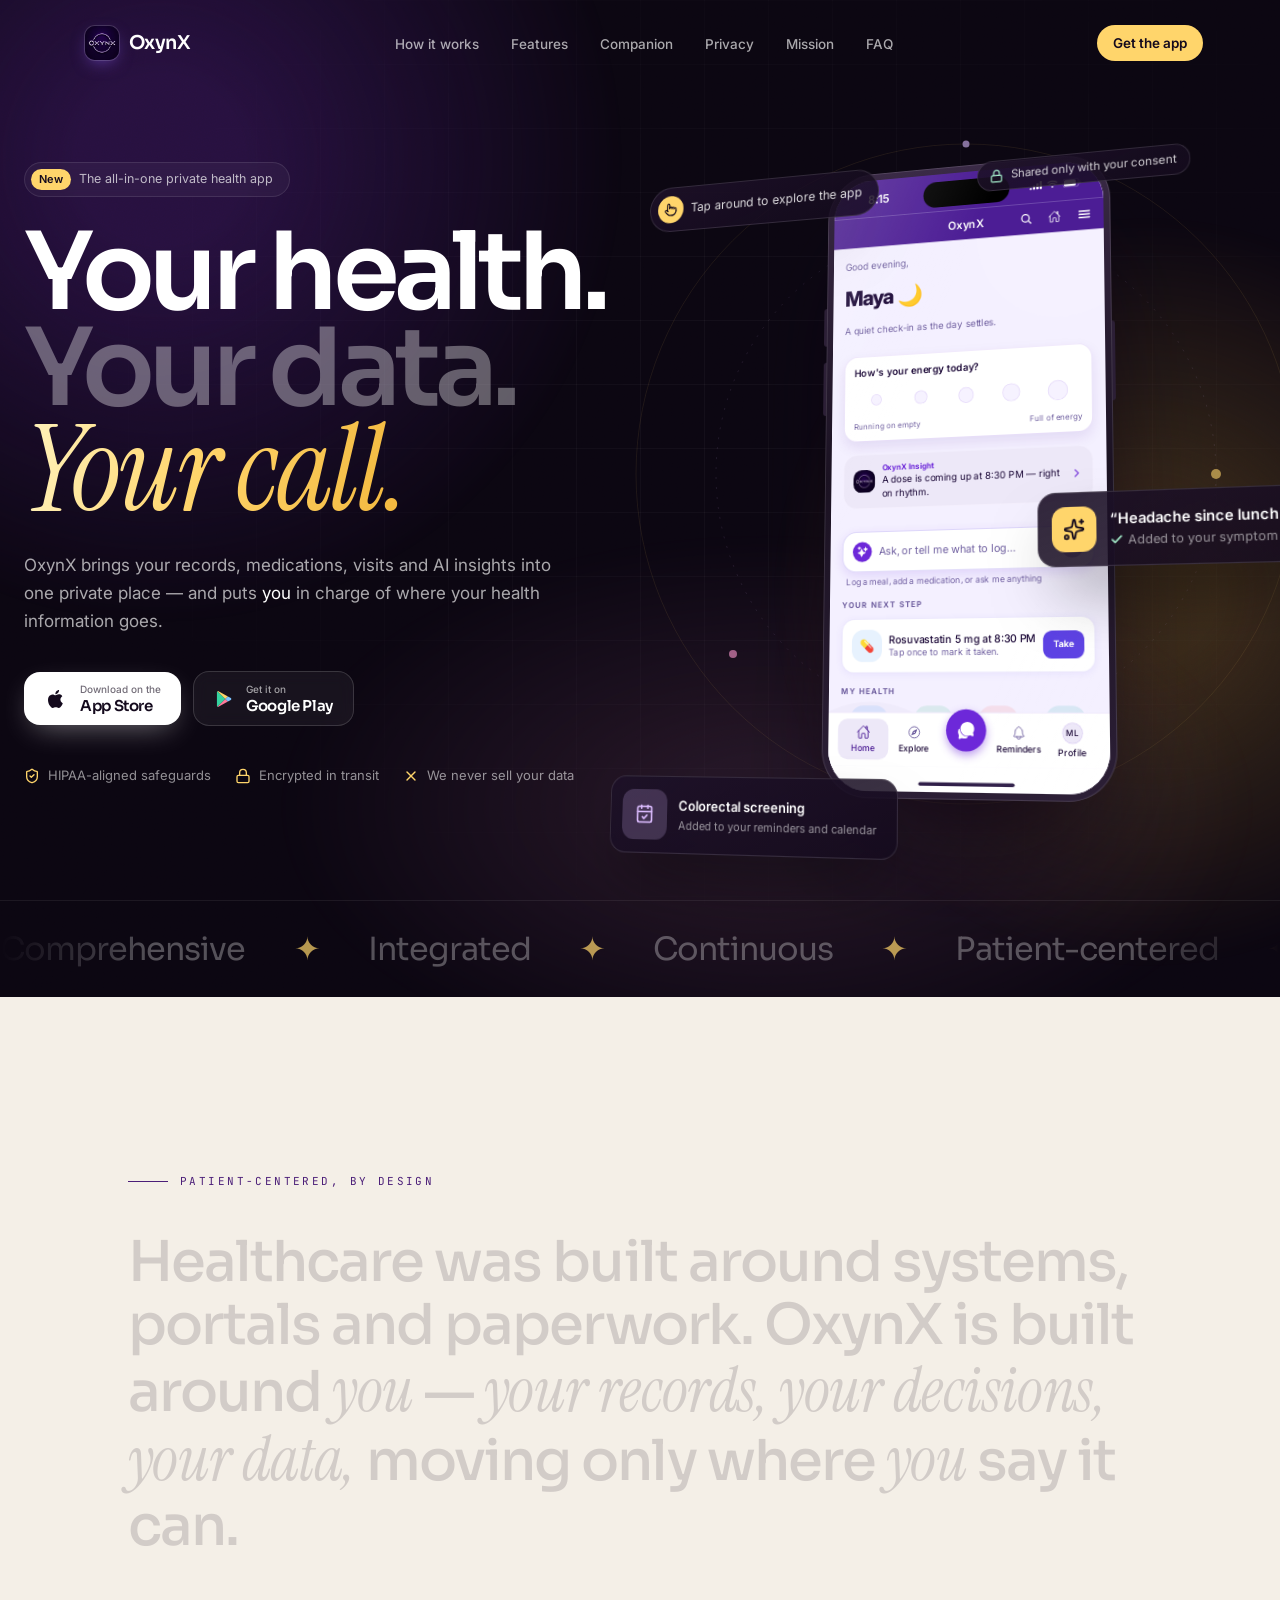
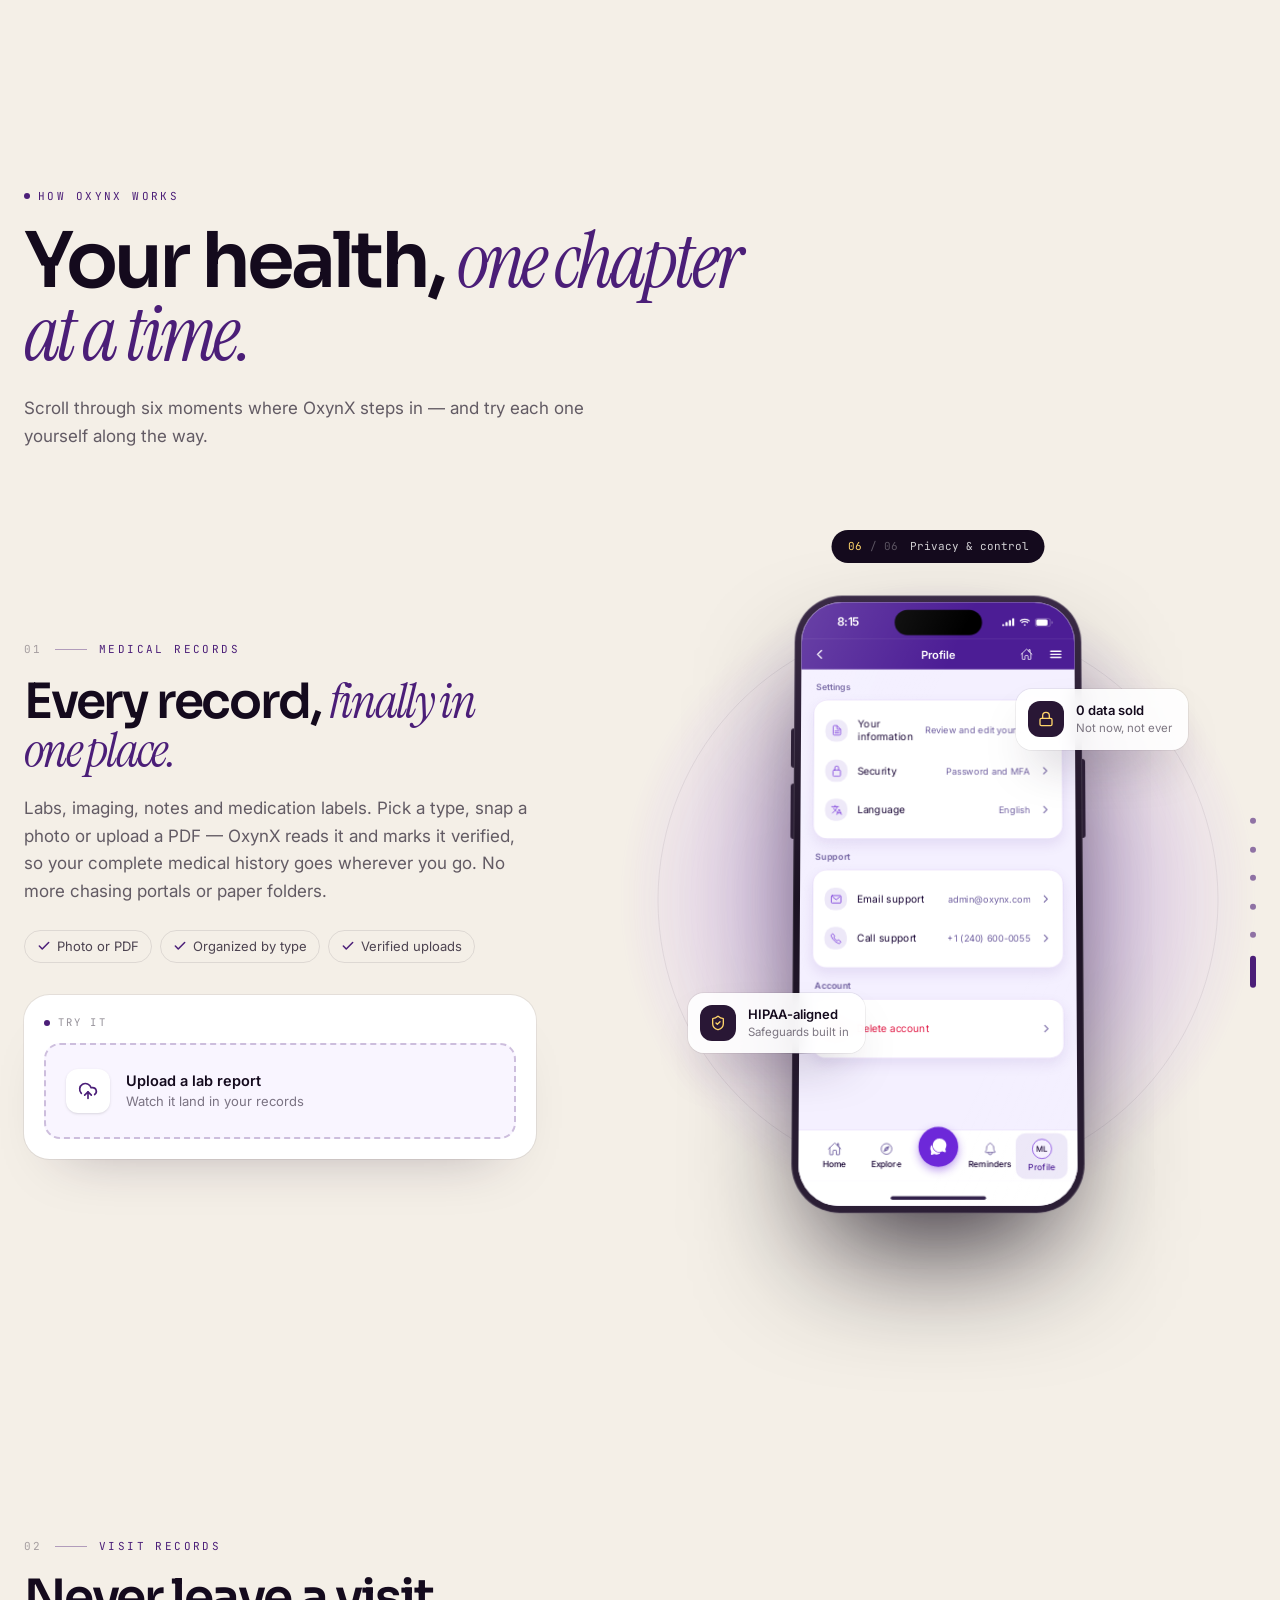
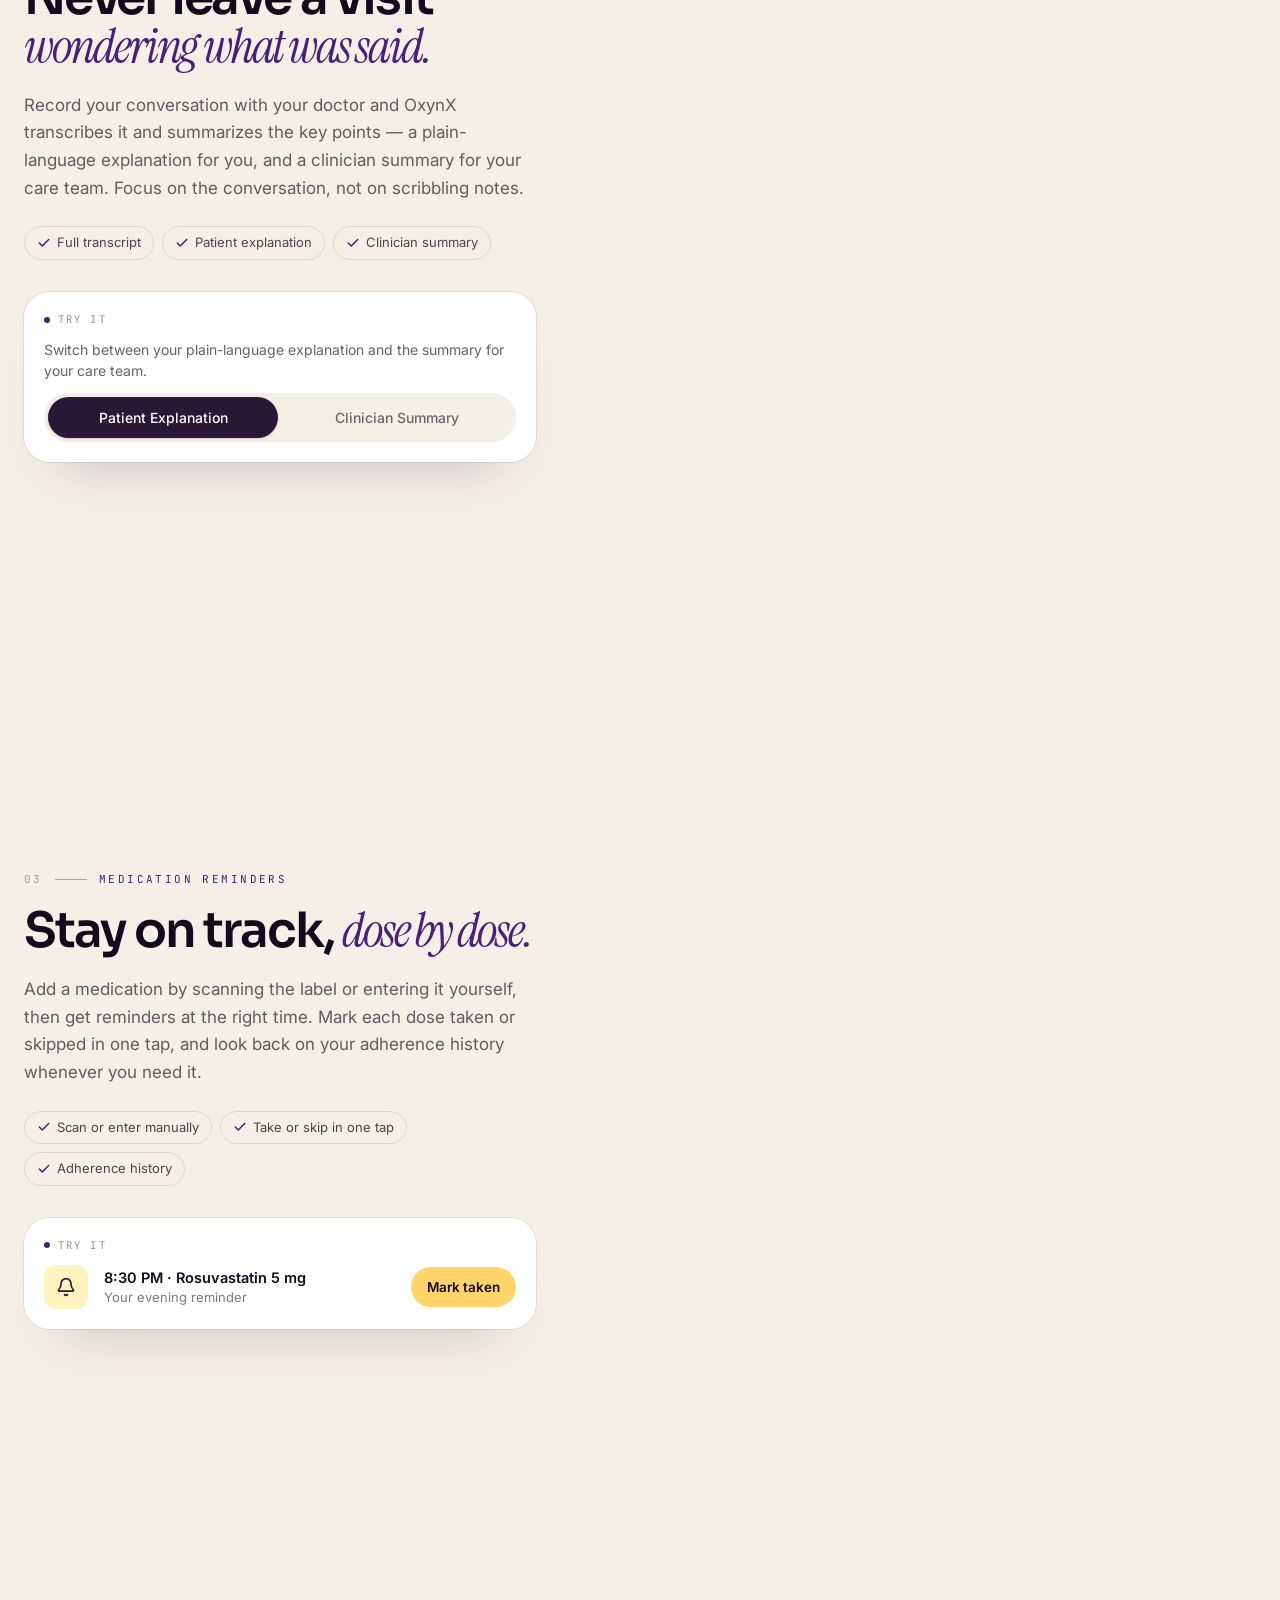
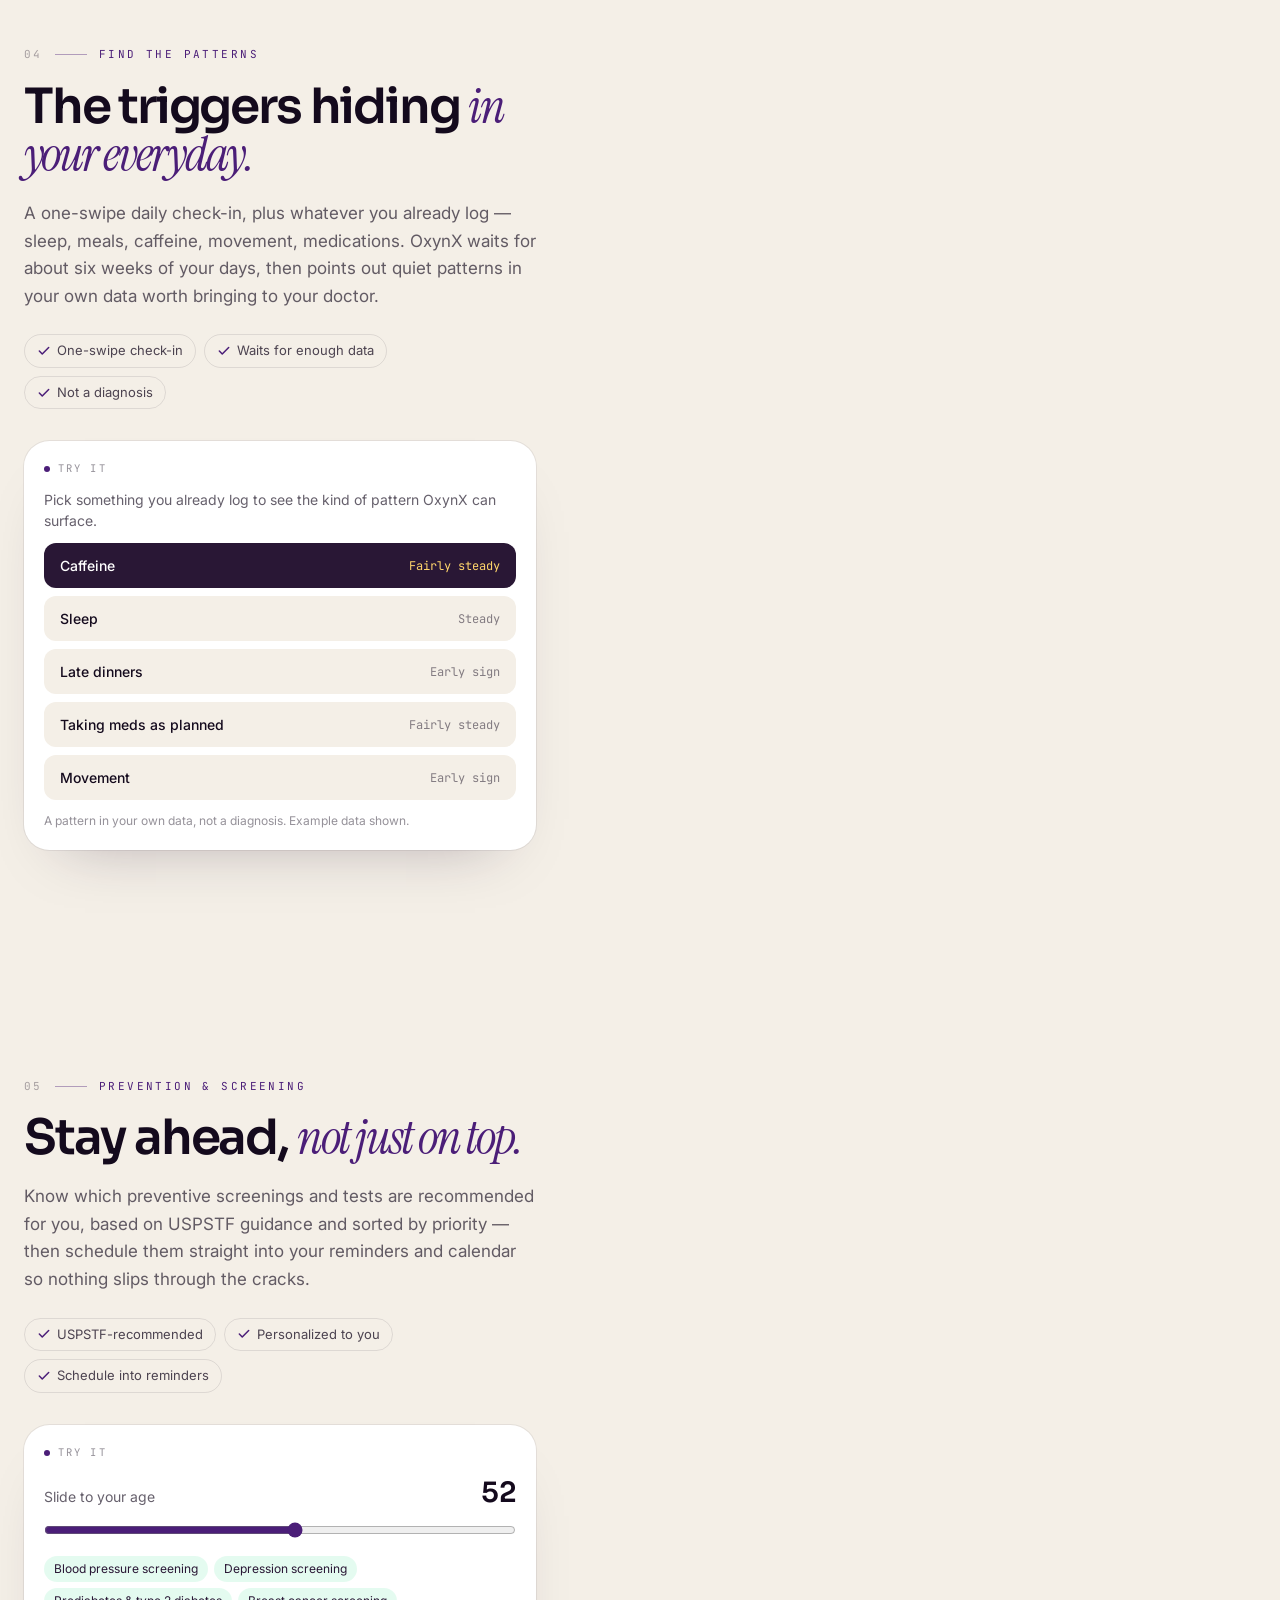
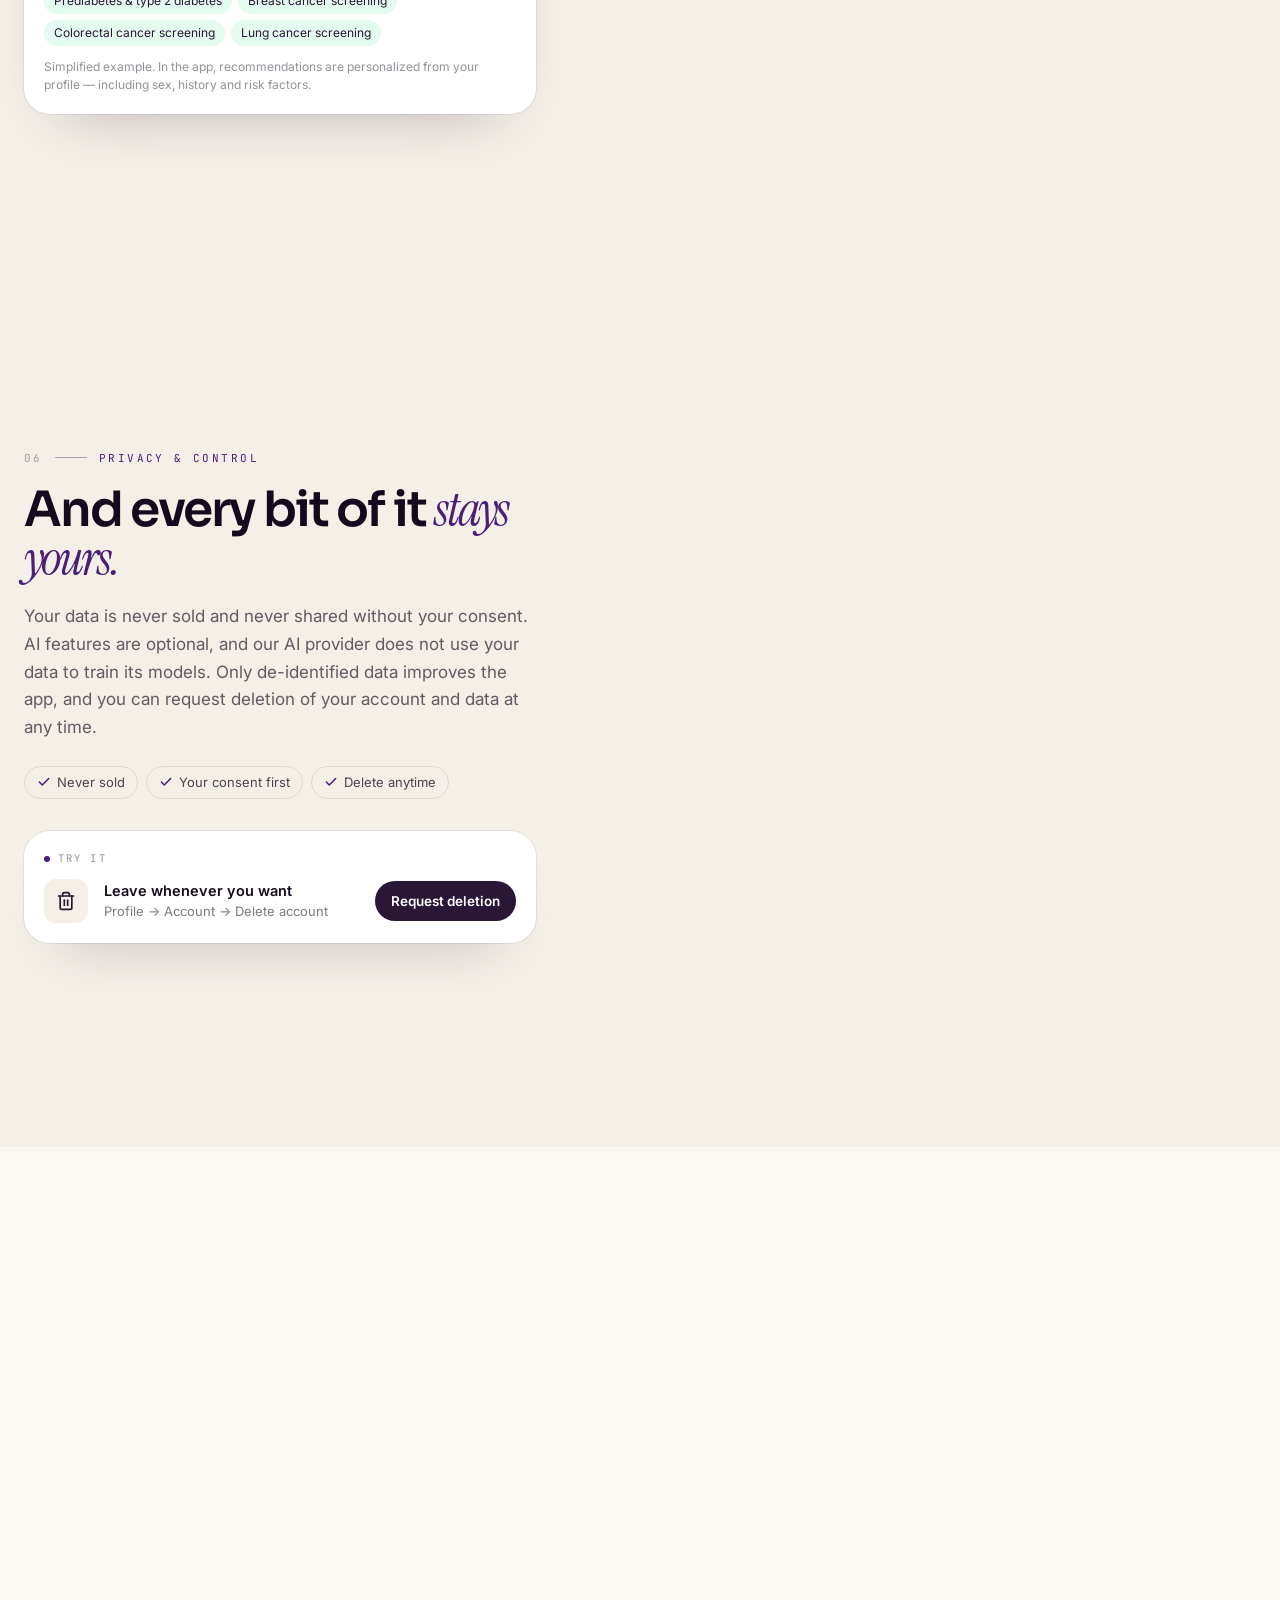
==== commit 564dbca2: "Homepage: paged, swipe-per-page experience on phones Phones (under 768px) get their own layout; tabl" ====
--- a/index.html
+++ b/index.html
@@ -5,6 +5,9 @@
     <meta charset="UTF-8" />
     <meta name="viewport" content="width=device-width, initial-scale=1.0" />
     <title>OxynX — The All-in-One Private Health App</title>
+    <!-- Phones: play the hero intro on first load (src/phone/phone.css .ps-intro). Set before paint. -->
+    <script>if(innerWidth<768&&!matchMedia("(prefers-reduced-motion: reduce)").matches)document.documentElement.classList.add("ps-intro")</script>
+<script>if(innerWidth<768)for(const f of ["PhoneSite-Bcs37sGS.js","faq-BhzUWEVF.js"]){const l=document.createElement("link");l.rel="modulepreload";l.crossOrigin="";l.href="/assets/"+f;document.head.appendChild(l)}</script>
     <link rel="apple-touch-icon" href="/apple-touch-icon.png" />
     <meta name="description" content="OxynX is an all-in-one private health app — records, medications, symptoms, nutrition and screenings in one secure, HIPAA-aligned place. iOS &amp; Android.">
     <link rel="icon" href="/favicon-32.png">
@@ -13,8 +16,9 @@
     <meta property="og:image" content="https://oxynx.com/og-image.png">
     <meta name="twitter:card" content="summary_large_image">
     <meta name="twitter:image" content="https://oxynx.com/og-image.png">
-    <script type="module" crossorigin src="/assets/index-DGqOW_Vp.js"></script>
-    <link rel="stylesheet" crossorigin href="/assets/index-DryNQxSG.css">
+    <link rel="modulepreload" crossorigin href="/assets/index-rTtOEoxS.js">
+<script type="module">const start = () => import("/assets/index-rTtOEoxS.js"); document.visibilityState === 'visible' ? requestAnimationFrame(() => setTimeout(start)) : start()</script>
+    <link rel="stylesheet" crossorigin href="/assets/index-CmaLS-TN.css">
   <!-- OxynX homepage SEO: carried over from the previous static oxynx.com homepage.
      Injected into index.html by the oxynx-seo-head plugin in vite.config.ts
      (alongside the FAQPage JSON-LD it builds from src/content/faq.ts). -->
@@ -218,6 +222,7 @@
   <p>No. OxynX does not provide a diagnosis and is not a substitute for professional medical advice. Its preventive, nutrition, activity and general health guidance is informed by trusted, widely recognized public health authorities.</p>
   <p><a href="/privacy/">Privacy Policy</a> · <a href="/terms/">Software License Agreement</a> · <a href="/support/">Support</a> · <a href="/health-sources/">Health sources</a> · <a href="/delete-account/">Delete account</a></p>
 </noscript>
+    <div id="root-phone"><div class="ps" style="--ps-a:#4b1e78;--ps-b:#f2b73c"><div class="ps-ambient" aria-hidden="true"></div><div class="contents"><header class="ps-bar fixed inset-x-0 top-0 z-30 text-white"><div class="flex h-[56px] items-center justify-between gap-3 px-[18px]"><a href="#p-hero" class="flex h-11 shrink-0 items-center gap-2" aria-label="OxynX home"><img src="[data-uri]" alt="" width="28" height="28" class="h-7 w-7 rounded-[8px]"/><span class="font-display text-[17px] font-semibold tracking-[-0.03em]">OxynX</span></a><span class="min-w-0 flex-1 truncate text-right font-mono text-[10.5px] uppercase tracking-[0.18em] opacity-70" aria-live="polite">Welcome</span><a href="https://apps.apple.com/us/app/oxynx-health/id6758890598" target="_blank" rel="noreferrer" aria-label="Download OxynX Health on the App Store" inert="" class="ps-press ps-hit flex h-9 shrink-0 items-center gap-1.5 rounded-full bg-gold-300 px-3 text-[12.5px] font-semibold text-plum-900 transition-[opacity,scale] duration-300 pointer-events-none scale-90 opacity-0"><svg viewBox="0 0 24 24" class="h-3 w-3" fill="currentColor" aria-hidden="true"><path d="M16.37 12.62c-.02-2.3 1.88-3.4 1.96-3.46-1.07-1.56-2.73-1.78-3.32-1.8-1.41-.14-2.76.83-3.47.83-.72 0-1.82-.81-2.99-.79-1.54.02-2.96.9-3.75 2.27-1.6 2.78-.41 6.89 1.15 9.14.76 1.1 1.67 2.34 2.86 2.3 1.15-.05 1.58-.74 2.97-.74 1.38 0 1.78.74 2.99.72 1.24-.02 2.02-1.12 2.77-2.23.87-1.28 1.23-2.52 1.25-2.58-.03-.01-2.4-.92-2.42-3.66zM14.1 5.86c.63-.77 1.06-1.83.94-2.89-.91.04-2.02.61-2.67 1.37-.58.67-1.1 1.76-.96 2.8 1.02.08 2.06-.52 2.69-1.28z"></path></svg>Get</a><button type="button" aria-label="Open menu" class="ps-press grid h-11 w-11 shrink-0 place-items-center rounded-full bg-white/10"><svg xmlns="http://www.w3.org/2000/svg" width="24" height="24" viewBox="0 0 24 24" fill="none" stroke="currentColor" stroke-width="2" stroke-linecap="round" stroke-linejoin="round" class="lucide lucide-menu h-4 w-4" aria-hidden="true"><path d="M4 5h16"></path><path d="M4 12h16"></path><path d="M4 19h16"></path></svg></button></div><div class="ps-bar-progress mx-[18px] grid h-[3px] gap-[3px]" style="grid-template-columns:repeat(14, 1fr)" aria-hidden="true"><span class="rounded-full transition-[background-color,opacity] duration-500" style="background-color:#ffd56b;opacity:1"></span><span class="rounded-full transition-[background-color,opacity] duration-500" style="background-color:rgb(255 255 255 / 0.3);opacity:1"></span><span class="rounded-full transition-[background-color,opacity] duration-500" style="background-color:rgb(255 255 255 / 0.3);opacity:1"></span><span class="rounded-full transition-[background-color,opacity] duration-500" style="background-color:rgb(255 255 255 / 0.3);opacity:1"></span><span class="rounded-full transition-[background-color,opacity] duration-500" style="background-color:rgb(255 255 255 / 0.3);opacity:1"></span><span class="rounded-full transition-[background-color,opacity] duration-500" style="background-color:rgb(255 255 255 / 0.3);opacity:1"></span><span class="rounded-full transition-[background-color,opacity] duration-500" style="background-color:rgb(255 255 255 / 0.3);opacity:1"></span><span class="rounded-full transition-[background-color,opacity] duration-500" style="background-color:rgb(255 255 255 / 0.3);opacity:1"></span><span class="rounded-full transition-[background-color,opacity] duration-500" style="background-color:rgb(255 255 255 / 0.3);opacity:1"></span><span class="rounded-full transition-[background-color,opacity] duration-500" style="background-color:rgb(255 255 255 / 0.3);opacity:1"></span><span class="rounded-full transition-[background-color,opacity] duration-500" style="background-color:rgb(255 255 255 / 0.3);opacity:1"></span><span class="rounded-full transition-[background-color,opacity] duration-500" style="background-color:rgb(255 255 255 / 0.3);opacity:1"></span><span class="rounded-full transition-[background-color,opacity] duration-500" style="background-color:rgb(255 255 255 / 0.3);opacity:1"></span><span class="rounded-full transition-[background-color,opacity] duration-500" style="background-color:rgb(255 255 255 / 0.3);opacity:1"></span></div></header><main><section id="p-hero" data-page="hero" data-device="peek" data-pin-out="true" aria-label="Welcome to OxynX" tabindex="-1" class="ps-page"><div class="ps-stage "><svg class="pointer-events-none absolute -right-40 top-6 h-[420px] w-[420px] animate-spin-slow opacity-40" viewBox="0 0 200 200" aria-hidden="true"><circle cx="100" cy="100" r="96" fill="none" stroke="rgba(220,188,255,0.22)" stroke-width="0.4" stroke-dasharray="1 4"></circle><circle cx="100" cy="100" r="70" fill="none" stroke="rgba(255,213,107,0.2)" stroke-width="0.4"></circle><circle cx="100" cy="30" r="1.6" fill="#dcbcff"></circle></svg><div class="relative pt-2"><div class="ps-rise " style="--d:0ms"><span class="inline-flex items-center gap-2 rounded-full border border-white/10 bg-white/[0.05] py-1 pl-1 pr-3.5 text-[12px] text-white/70"><span class="rounded-full bg-gold-300 px-2 py-0.5 text-[10.5px] font-semibold text-plum-900">New</span>The all-in-one private health app</span></div><h1 class="ps-h-display mt-5 font-display font-semibold leading-[0.9] tracking-[-0.055em]"><span class="ps-line"><span style="--d:60ms;--i:0">Your health.</span></span><span class="ps-line"><span style="--d:60ms;--i:1"><span class="text-white/35">Your data.</span></span></span><span class="ps-line"><span style="--d:60ms;--i:2"><span class="ps-gold font-serif text-[1.08em] font-normal italic tracking-[-0.02em]">Your call.</span></span></span></h1><p class="ps-rise mt-5 text-[15.5px] leading-relaxed text-white/65" style="--d:380ms">OxynX brings your records, medications, visits and AI insights into one private place — and puts<!-- --> <span class="text-white">you</span> in charge of where your health information goes.</p><div class="ps-rise mt-6" style="--d:520ms"><div class="flex flex-wrap items-center gap-3"><a href="https://apps.apple.com/us/app/oxynx-health/id6758890598" target="_blank" rel="noreferrer" class="group inline-flex items-center gap-3 rounded-2xl px-5 py-3 transition-all duration-300 hover:-translate-y-0.5 focus-visible:outline-2 focus-visible:outline-offset-2 focus-visible:outline-gold-300 bg-white text-plum-900 shadow-[0_10px_30px_-10px_rgba(255,255,255,0.45)] hover:shadow-[0_16px_40px_-12px_rgba(255,213,107,0.6)]"><svg viewBox="0 0 24 24" class="h-6 w-6" fill="currentColor" aria-hidden="true"><path d="M16.37 12.62c-.02-2.3 1.88-3.4 1.96-3.46-1.07-1.56-2.73-1.78-3.32-1.8-1.41-.14-2.76.83-3.47.83-.72 0-1.82-.81-2.99-.79-1.54.02-2.96.9-3.75 2.27-1.6 2.78-.41 6.89 1.15 9.14.76 1.1 1.67 2.34 2.86 2.3 1.15-.05 1.58-.74 2.97-.74 1.38 0 1.78.74 2.99.72 1.24-.02 2.02-1.12 2.77-2.23.87-1.28 1.23-2.52 1.25-2.58-.03-.01-2.4-.92-2.42-3.66zM14.1 5.86c.63-.77 1.06-1.83.94-2.89-.91.04-2.02.61-2.67 1.37-.58.67-1.1 1.76-.96 2.8 1.02.08 2.06-.52 2.69-1.28z"></path></svg><span class="flex flex-col leading-none"><span class="text-[10px] font-medium opacity-60">Download on the</span><span class="mt-1 font-display text-[15px] font-semibold tracking-tight">App Store</span></span></a><a href="https://play.google.com/store/apps/details?id=com.oxynx.oxynx" target="_blank" rel="noreferrer" class="group inline-flex items-center gap-3 rounded-2xl px-5 py-3 transition-all duration-300 hover:-translate-y-0.5 focus-visible:outline-2 focus-visible:outline-offset-2 focus-visible:outline-gold-300 border border-white/15 bg-white/5 text-white backdrop-blur hover:bg-white/10"><svg viewBox="0 0 24 24" class="h-5 w-5" aria-hidden="true"><path d="M4.2 2.6 13.6 12l-9.4 9.4c-.4-.2-.7-.7-.7-1.3V3.9c0-.6.3-1.1.7-1.3z" fill="#34d3a0"></path><path d="m16.7 8.9-3.1 3.1-9.4-9.4c.3-.2.8-.2 1.2 0l11.3 6.3z" fill="#ffd56b"></path><path d="m16.7 15.1-11.3 6.3c-.4.2-.9.2-1.2 0l9.4-9.4 3.1 3.1z" fill="#ff7a9c"></path><path d="m20.2 10.9c.8.5.8 1.7 0 2.2l-3.5 2-3.1-3.1 3.1-3.1 3.5 2z" fill="#7cc4ff"></path></svg><span class="flex flex-col leading-none"><span class="text-[10px] font-medium opacity-60">Get it on</span><span class="mt-1 font-display text-[15px] font-semibold tracking-tight">Google Play</span></span></a></div></div><div class="ps-rise mt-4 flex flex-wrap gap-x-4 gap-y-1.5 text-[12px] text-white/50" style="--d:640ms"><span class="flex items-center gap-1.5"><svg xmlns="http://www.w3.org/2000/svg" width="24" height="24" viewBox="0 0 24 24" fill="none" stroke="currentColor" stroke-width="2" stroke-linecap="round" stroke-linejoin="round" class="lucide lucide-shield-check h-3.5 w-3.5 text-gold-300" aria-hidden="true"><path d="M20 13c0 5-3.5 7.5-7.66 8.95a1 1 0 0 1-.67-.01C7.5 20.5 4 18 4 13V6a1 1 0 0 1 1-1c2 0 4.5-1.2 6.24-2.72a1.17 1.17 0 0 1 1.52 0C14.51 3.81 17 5 19 5a1 1 0 0 1 1 1z"></path><path d="m9 12 2 2 4-4"></path></svg> HIPAA-aligned safeguards</span><span class="flex items-center gap-1.5"><svg xmlns="http://www.w3.org/2000/svg" width="24" height="24" viewBox="0 0 24 24" fill="none" stroke="currentColor" stroke-width="2" stroke-linecap="round" stroke-linejoin="round" class="lucide lucide-lock h-3.5 w-3.5 text-gold-300" aria-hidden="true"><rect width="18" height="11" x="3" y="11" rx="2" ry="2"></rect><path d="M7 11V7a5 5 0 0 1 10 0v4"></path></svg> Encrypted in transit</span><span class="flex items-center gap-1.5"><svg xmlns="http://www.w3.org/2000/svg" width="24" height="24" viewBox="0 0 24 24" fill="none" stroke="currentColor" stroke-width="2" stroke-linecap="round" stroke-linejoin="round" class="lucide lucide-x h-3.5 w-3.5 text-gold-300" aria-hidden="true"><path d="M18 6 6 18"></path><path d="m6 6 12 12"></path></svg> We never sell your data</span></div><div data-device-anchor="true" aria-hidden="true"></div></div></div></section><section id="p-try" data-page="try" data-device="full" data-pin-in="true" data-pin-out="true" aria-label="Try the app" tabindex="-1" class="ps-page"><div class="ps-stage items-center text-center"><div data-device-anchor="true" class="ps-try-copy flex flex-col items-center"><div class="ps-rise " style="--d:0ms"><p class="flex items-center gap-3 font-mono text-[11px] uppercase tracking-[0.2em] text-white/55"><span class="h-1.5 w-1.5 rounded-full bg-gold-300"></span><span class="h-px w-6 bg-white/25"></span>Try it right here</p></div><h2 class="ps-h-chapter mt-3 font-display font-semibold leading-[1] tracking-[-0.045em]"><span class="ps-line"><span style="--d:60ms;--i:0">Tap around.</span></span><span class="ps-line"><span style="--d:60ms;--i:1"><span class="ps-gold font-serif text-[1.08em] font-normal italic tracking-[-0.02em]">Explore the app.</span></span></span></h2><p class="ps-rise mt-2.5 text-[13.5px] text-white/60" style="--d:220ms">The app’s screens, rebuilt with sample data.</p></div><button type="button" tabindex="0" class="ps-explore-hit ps-needs-js"><span class="sr-only">Explore the app demo</span></button></div></section><section id="p-records" data-page="records" data-device="dock" data-chapter="0" data-pin-in="true" data-pin-out="true" aria-label="Medical records" tabindex="-1" class="ps-page"><div class="ps-stage "><div class="ps-rise " style="--d:0ms"><p class="flex items-center gap-3 font-mono text-[11px] uppercase tracking-[0.2em] text-white/55"><span class="text-gold-300" style="color:#ffd56b">01<span class="opacity-70"> / <!-- -->07</span></span><span class="h-px w-6 bg-white/25"></span>Medical records</p></div><h2 class="ps-h-chapter mt-4 font-display font-semibold leading-[0.98] tracking-[-0.045em]"><span class="ps-line"><span style="--d:80ms;--i:0">Every record,</span></span><span class="ps-line"><span style="--d:80ms;--i:1"><span class="ps-gold font-serif text-[1.08em] font-normal italic tracking-[-0.02em]">in one place.</span></span></span></h2><p class="ps-rise mt-3.5 max-w-[34ch] text-[15px] leading-relaxed text-white/65" style="--d:260ms">Pick a type, snap a photo or upload a PDF — OxynX reads it and marks it verified.</p><div class="ps-rise mt-5" style="--d:380ms"><div data-device-anchor="true"><p class="mb-2.5 font-mono text-[10.5px] uppercase tracking-[0.2em] text-white/50">Try it · sample data</p><button type="button" aria-pressed="false" class="ps-press inline-flex min-h-11 items-center gap-2 rounded-full px-4 py-2.5 text-[13.5px] font-semibold border border-white/20 bg-white/[0.06] text-white">Upload a lab report</button></div></div></div></section><section id="p-visits" data-page="visits" data-device="dock" data-chapter="1" data-pin-in="true" data-pin-out="true" aria-label="Visit records" tabindex="-1" class="ps-page"><div class="ps-stage "><div class="ps-rise " style="--d:0ms"><p class="flex items-center gap-3 font-mono text-[11px] uppercase tracking-[0.2em] text-white/55"><span class="text-gold-300" style="color:#dcbcff">02<span class="opacity-70"> / <!-- -->07</span></span><span class="h-px w-6 bg-white/25"></span>Visit records</p></div><h2 class="ps-h-chapter mt-4 font-display font-semibold leading-[0.98] tracking-[-0.045em]"><span class="ps-line"><span style="--d:80ms;--i:0">Never leave a visit</span></span><span class="ps-line"><span style="--d:80ms;--i:1"><span class="ps-gold font-serif text-[1.08em] font-normal italic tracking-[-0.02em]">wondering what was said.</span></span></span></h2><p class="ps-rise mt-3.5 max-w-[34ch] text-[15px] leading-relaxed text-white/65" style="--d:260ms">Record the conversation. Get a plain-language explanation for you and a clinician summary for your care team.</p><div class="ps-rise mt-5" style="--d:380ms"><div data-device-anchor="true"><p class="mb-2.5 font-mono text-[10.5px] uppercase tracking-[0.2em] text-white/50">Try it · sample data</p><div class="inline-flex rounded-full border border-white/15 bg-white/[0.05] p-1" role="group" aria-label="Summary type"><button type="button" aria-pressed="true" class="ps-press min-h-11 rounded-full px-4 py-2 text-[13px] font-semibold bg-white text-plum-900">For you</button><button type="button" aria-pressed="false" class="ps-press min-h-11 rounded-full px-4 py-2 text-[13px] font-semibold text-white/70">For your doctor</button></div></div></div></div></section><section id="p-meds" data-page="meds" data-device="dock" data-chapter="2" data-pin-in="true" data-pin-out="true" aria-label="Medication reminders" tabindex="-1" class="ps-page"><div class="ps-stage "><div class="ps-rise " style="--d:0ms"><p class="flex items-center gap-3 font-mono text-[11px] uppercase tracking-[0.2em] text-white/55"><span class="text-gold-300" style="color:#f2b73c">03<span class="opacity-70"> / <!-- -->07</span></span><span class="h-px w-6 bg-white/25"></span>Medication reminders</p></div><h2 class="ps-h-chapter mt-4 font-display font-semibold leading-[0.98] tracking-[-0.045em]"><span class="ps-line"><span style="--d:80ms;--i:0">Stay on track,</span></span><span class="ps-line"><span style="--d:80ms;--i:1"><span class="ps-gold font-serif text-[1.08em] font-normal italic tracking-[-0.02em]">dose by dose.</span></span></span></h2><p class="ps-rise mt-3.5 max-w-[34ch] text-[15px] leading-relaxed text-white/65" style="--d:260ms">Scan a label or add it yourself, get reminded at the right time, and mark each dose taken or skipped in one tap.</p><div class="ps-rise mt-5" style="--d:380ms"><div data-device-anchor="true"><p class="mb-2.5 font-mono text-[10.5px] uppercase tracking-[0.2em] text-white/50">Try it · sample data</p><button type="button" aria-pressed="false" class="ps-press inline-flex min-h-11 items-center gap-2 rounded-full px-4 py-2.5 text-[13.5px] font-semibold border border-white/20 bg-white/[0.06] text-white">Mark Rosuvastatin taken</button></div></div></div></section><section id="p-patterns" data-page="patterns" data-device="dock" data-chapter="3" data-pin-in="true" data-pin-out="true" aria-label="Find the patterns" tabindex="-1" class="ps-page"><div class="ps-stage "><div class="ps-rise " style="--d:0ms"><p class="flex items-center gap-3 font-mono text-[11px] uppercase tracking-[0.2em] text-white/55"><span class="text-gold-300" style="color:#ff9ad1">04<span class="opacity-70"> / <!-- -->07</span></span><span class="h-px w-6 bg-white/25"></span>Find the patterns</p></div><h2 class="ps-h-chapter mt-4 font-display font-semibold leading-[0.98] tracking-[-0.045em]"><span class="ps-line"><span style="--d:80ms;--i:0">The triggers hiding</span></span><span class="ps-line"><span style="--d:80ms;--i:1"><span class="ps-gold font-serif text-[1.08em] font-normal italic tracking-[-0.02em]">in your everyday.</span></span></span></h2><p class="ps-rise mt-3.5 max-w-[34ch] text-[15px] leading-relaxed text-white/65" style="--d:260ms">A one-swipe check-in plus what you already log. After about six weeks of your days, OxynX points out quiet patterns worth raising with your doctor.</p><div class="ps-rise mt-5" style="--d:380ms"><div data-device-anchor="true"><p class="mb-2.5 font-mono text-[10.5px] uppercase tracking-[0.2em] text-white/50">Try it · sample data</p><div class="ps-rail ps-chips" role="group" aria-label="Pattern"><button type="button" aria-pressed="true" class="ps-press min-h-11 min-w-11 shrink-0 whitespace-nowrap rounded-full px-3.5 py-2 text-[12.5px] font-medium bg-gold-300 text-plum-900">Caffeine</button><button type="button" aria-pressed="false" class="ps-press min-h-11 min-w-11 shrink-0 whitespace-nowrap rounded-full px-3.5 py-2 text-[12.5px] font-medium border border-white/15 bg-white/[0.05] text-white/80">Sleep</button><button type="button" aria-pressed="false" class="ps-press min-h-11 min-w-11 shrink-0 whitespace-nowrap rounded-full px-3.5 py-2 text-[12.5px] font-medium border border-white/15 bg-white/[0.05] text-white/80">Late dinners</button><button type="button" aria-pressed="false" class="ps-press min-h-11 min-w-11 shrink-0 whitespace-nowrap rounded-full px-3.5 py-2 text-[12.5px] font-medium border border-white/15 bg-white/[0.05] text-white/80">Taking meds as planned</button><button type="button" aria-pressed="false" class="ps-press min-h-11 min-w-11 shrink-0 whitespace-nowrap rounded-full px-3.5 py-2 text-[12.5px] font-medium border border-white/15 bg-white/[0.05] text-white/80">Movement</button></div><p class="mt-2.5 text-[11.5px] leading-snug text-white/50">A pattern in your own data, not a diagnosis.</p></div></div></div></section><section id="p-prevention" data-page="prevention" data-device="dock" data-chapter="4" data-pin-in="true" data-pin-out="true" aria-label="Prevention &amp; screening" tabindex="-1" class="ps-page"><div class="ps-stage "><div class="ps-rise " style="--d:0ms"><p class="flex items-center gap-3 font-mono text-[11px] uppercase tracking-[0.2em] text-white/55"><span class="text-gold-300" style="color:#a6f0cd">05<span class="opacity-70"> / <!-- -->07</span></span><span class="h-px w-6 bg-white/25"></span>Prevention &amp; screening</p></div><h2 class="ps-h-chapter mt-4 font-display font-semibold leading-[0.98] tracking-[-0.045em]"><span class="ps-line"><span style="--d:80ms;--i:0">Stay ahead,</span></span><span class="ps-line"><span style="--d:80ms;--i:1"><span class="ps-gold font-serif text-[1.08em] font-normal italic tracking-[-0.02em]">not just on top.</span></span></span></h2><p class="ps-rise mt-3.5 max-w-[34ch] text-[15px] leading-relaxed text-white/65" style="--d:260ms">See which USPSTF-recommended screenings fit you, sorted by priority — then schedule them into your reminders.</p><div class="ps-rise mt-5" style="--d:380ms"><div data-device-anchor="true"><p class="mb-2.5 font-mono text-[10.5px] uppercase tracking-[0.2em] text-white/50">Try it · sample data</p><div class="flex items-center gap-2" role="group" aria-label="Your age"><span class="mr-1 font-mono text-[11px] uppercase tracking-[0.16em] text-white/55">Age</span><button type="button" aria-pressed="false" class="ps-press min-h-11 min-w-11 shrink-0 whitespace-nowrap rounded-full px-3.5 py-2 text-[12.5px] font-medium border border-white/15 bg-white/[0.05] text-white/80">35</button><button type="button" aria-pressed="false" class="ps-press min-h-11 min-w-11 shrink-0 whitespace-nowrap rounded-full px-3.5 py-2 text-[12.5px] font-medium border border-white/15 bg-white/[0.05] text-white/80">45</button><button type="button" aria-pressed="true" class="ps-press min-h-11 min-w-11 shrink-0 whitespace-nowrap rounded-full px-3.5 py-2 text-[12.5px] font-medium bg-gold-300 text-plum-900">52</button><button type="button" aria-pressed="false" class="ps-press min-h-11 min-w-11 shrink-0 whitespace-nowrap rounded-full px-3.5 py-2 text-[12.5px] font-medium border border-white/15 bg-white/[0.05] text-white/80">65</button></div><p class="mt-2.5 text-[11.5px] leading-snug text-white/50">Simplified example — the app also uses your sex, history and risk factors.</p></div></div></div></section><section id="p-companion" data-page="companion" data-device="dock" data-chapter="5" data-pin-in="true" data-pin-out="true" aria-label="AI health companion" tabindex="-1" class="ps-page"><div class="ps-stage "><div class="ps-rise " style="--d:0ms"><p class="flex items-center gap-3 font-mono text-[11px] uppercase tracking-[0.2em] text-white/55"><span class="text-gold-300" style="color:#7cc4ff">06<span class="opacity-70"> / <!-- -->07</span></span><span class="h-px w-6 bg-white/25"></span>AI health companion</p></div><h2 class="ps-h-chapter mt-4 font-display font-semibold leading-[0.98] tracking-[-0.045em]"><span class="ps-line"><span style="--d:80ms;--i:0">Answers from</span></span><span class="ps-line"><span style="--d:80ms;--i:1"><span class="ps-gold font-serif text-[1.08em] font-normal italic tracking-[-0.02em]">your own story.</span></span></span></h2><p class="ps-rise mt-3.5 max-w-[34ch] text-[15px] leading-relaxed text-white/65" style="--d:260ms">With your consent it answers from your records, medications and logs — not a search engine. Not medical advice.</p><div class="ps-rise mt-5" style="--d:380ms"><div data-device-anchor="true"><p class="mb-2.5 font-mono text-[10.5px] uppercase tracking-[0.2em] text-white/50">Try it · sample data</p><div class="ps-rail ps-chips" role="group" aria-label="Ask the companion"><button type="button" aria-pressed="true" class="ps-press min-h-11 min-w-11 shrink-0 whitespace-nowrap rounded-full px-3.5 py-2 text-[12.5px] font-medium bg-gold-300 text-plum-900">Explain summary</button><button type="button" aria-pressed="false" class="ps-press min-h-11 min-w-11 shrink-0 whitespace-nowrap rounded-full px-3.5 py-2 text-[12.5px] font-medium border border-white/15 bg-white/[0.05] text-white/80">Medication check</button><button type="button" aria-pressed="false" class="ps-press min-h-11 min-w-11 shrink-0 whitespace-nowrap rounded-full px-3.5 py-2 text-[12.5px] font-medium border border-white/15 bg-white/[0.05] text-white/80">Symptom check</button><button type="button" aria-pressed="false" class="ps-press min-h-11 min-w-11 shrink-0 whitespace-nowrap rounded-full px-3.5 py-2 text-[12.5px] font-medium border border-white/15 bg-white/[0.05] text-white/80">Meal plan</button></div></div></div></div></section><section id="p-privacy" data-page="privacy" data-device="dock" data-chapter="6" data-pin-in="true" aria-label="Privacy &amp; control" tabindex="-1" class="ps-page"><div class="ps-stage "><div class="ps-rise " style="--d:0ms"><p class="flex items-center gap-3 font-mono text-[11px] uppercase tracking-[0.2em] text-white/55"><span class="text-gold-300" style="color:#b98cf0">07<span class="opacity-70"> / <!-- -->07</span></span><span class="h-px w-6 bg-white/25"></span>Privacy &amp; control</p></div><h2 class="ps-h-chapter mt-4 font-display font-semibold leading-[0.98] tracking-[-0.045em]"><span class="ps-line"><span style="--d:80ms;--i:0">And every bit of it</span></span><span class="ps-line"><span style="--d:80ms;--i:1"><span class="ps-gold font-serif text-[1.08em] font-normal italic tracking-[-0.02em]">stays yours.</span></span></span></h2><p class="ps-rise mt-3.5 max-w-[34ch] text-[15px] leading-relaxed text-white/65" style="--d:260ms">Never sold. AI features are optional and ask before anything goes to our AI provider. HIPAA-aligned safeguards.</p><div class="ps-rise mt-5" style="--d:380ms"><div data-device-anchor="true"><p class="mb-2.5 font-mono text-[10.5px] uppercase tracking-[0.2em] text-white/50">Try it · sample data</p><dl class="mb-3 grid grid-cols-4 gap-2 border-y border-white/10 py-3"><div><dt class="font-display text-[22px] font-semibold leading-none tracking-[-0.04em] text-gold-300">0</dt><dd class="mt-1.5 text-[10.5px] leading-tight text-white/60">Pieces of your data ever sold</dd></div><div><dt class="font-display text-[22px] font-semibold leading-none tracking-[-0.04em] text-gold-300">TLS</dt><dd class="mt-1.5 text-[10.5px] leading-tight text-white/60">Encryption for data in transit</dd></div><div><dt class="font-display text-[22px] font-semibold leading-none tracking-[-0.04em] text-gold-300">30d</dt><dd class="mt-1.5 text-[10.5px] leading-tight text-white/60">Deletion target after a verified request</dd></div><div><dt class="font-display text-[22px] font-semibold leading-none tracking-[-0.04em] text-gold-300">You</dt><dd class="mt-1.5 text-[10.5px] leading-tight text-white/60">The only owner of your data</dd></div></dl><div class="flex flex-wrap items-center gap-x-4"><button type="button" aria-pressed="false" class="ps-press inline-flex min-h-11 items-center gap-2 rounded-full px-4 py-2.5 text-[13.5px] font-semibold border border-white/20 bg-white/[0.06] text-white">See how deletion works</button><a href="/privacy/" class="inline-flex min-h-11 items-center text-[12.5px] text-white/65 underline underline-offset-4">Privacy Policy</a></div></div></div></div></section><section id="p-everything" data-page="everything" data-device="off" aria-label="Everything in one place" tabindex="-1" class="ps-page"><div class="ps-stage "><div class="ps-rise " style="--d:0ms"><p class="flex items-center gap-3 font-mono text-[11px] uppercase tracking-[0.2em] text-white/55"><span class="h-1.5 w-1.5 rounded-full bg-gold-300"></span><span class="h-px w-6 bg-white/25"></span>One comprehensive platform</p></div><h2 class="ps-h-open mt-4 font-display font-semibold leading-[0.95] tracking-[-0.05em]"><span class="ps-line"><span style="--d:60ms;--i:0">Everything health.</span></span><span class="ps-line"><span style="--d:60ms;--i:1"><span class="ps-gold font-serif text-[1.08em] font-normal italic tracking-[-0.02em]">One private place.</span></span></span></h2><p class="ps-rise mt-3 text-[15px] leading-relaxed text-white/60" style="--d:240ms">Stop juggling portals, paper folders and five different trackers.</p><div class="ps-rise flex min-h-0 flex-1 flex-col justify-end pt-6" style="--d:340ms"><div class="ps-rail ps-rail-fill max-h-[420px]" role="region" tabindex="0" aria-label="Features"><article class="relative flex h-full w-[72vw] max-w-[300px] flex-col overflow-hidden rounded-[1.75rem] border border-white/10 bg-white/[0.06] p-5"><div class="pointer-events-none absolute -right-10 -top-10 h-44 w-44 rounded-full opacity-50 glow" style="background-color:#7cc4ff"></div><span class="relative grid h-12 w-12 place-items-center rounded-2xl bg-white/10" style="color:#7cc4ff"><svg xmlns="http://www.w3.org/2000/svg" width="24" height="24" viewBox="0 0 24 24" fill="none" stroke="currentColor" stroke-width="2" stroke-linecap="round" stroke-linejoin="round" class="lucide lucide-sparkles lucide-stars h-6 w-6" aria-hidden="true"><path d="M11.017 2.814a1 1 0 0 1 1.966 0l1.051 5.558a2 2 0 0 0 1.594 1.594l5.558 1.051a1 1 0 0 1 0 1.966l-5.558 1.051a2 2 0 0 0-1.594 1.594l-1.051 5.558a1 1 0 0 1-1.966 0l-1.051-5.558a2 2 0 0 0-1.594-1.594l-5.558-1.051a1 1 0 0 1 0-1.966l5.558-1.051a2 2 0 0 0 1.594-1.594z"></path><path d="M20 2v4"></path><path d="M22 4h-4"></path><circle cx="4" cy="20" r="2"></circle></svg></span><h3 class="relative mt-auto font-display text-[24px] font-semibold leading-tight tracking-[-0.03em]">AI Support</h3><p class="relative mt-2 text-[13.5px] leading-relaxed text-white/60">A companion that helps you understand your health and track symptoms.</p><button type="button" class="ps-press relative mt-2 inline-flex min-h-11 items-center gap-1.5 self-start text-[13px] font-semibold text-gold-300">See it <svg xmlns="http://www.w3.org/2000/svg" width="24" height="24" viewBox="0 0 24 24" fill="none" stroke="currentColor" stroke-width="2" stroke-linecap="round" stroke-linejoin="round" class="lucide lucide-arrow-right h-3.5 w-3.5" aria-hidden="true"><path d="M5 12h14"></path><path d="m12 5 7 7-7 7"></path></svg></button></article><article class="relative flex h-full w-[72vw] max-w-[300px] flex-col overflow-hidden rounded-[1.75rem] border border-white/10 bg-white/[0.06] p-5"><div class="pointer-events-none absolute -right-10 -top-10 h-44 w-44 rounded-full opacity-50 glow" style="background-color:#ffd56b"></div><span class="relative grid h-12 w-12 place-items-center rounded-2xl bg-white/10" style="color:#ffd56b"><svg xmlns="http://www.w3.org/2000/svg" width="24" height="24" viewBox="0 0 24 24" fill="none" stroke="currentColor" stroke-width="2" stroke-linecap="round" stroke-linejoin="round" class="lucide lucide-file-text h-6 w-6" aria-hidden="true"><path d="M6 22a2 2 0 0 1-2-2V4a2 2 0 0 1 2-2h8a2.4 2.4 0 0 1 1.704.706l3.588 3.588A2.4 2.4 0 0 1 20 8v12a2 2 0 0 1-2 2z"></path><path d="M14 2v5a1 1 0 0 0 1 1h5"></path><path d="M10 9H8"></path><path d="M16 13H8"></path><path d="M16 17H8"></path></svg></span><h3 class="relative mt-auto font-display text-[24px] font-semibold leading-tight tracking-[-0.03em]">Medical Records</h3><p class="relative mt-2 text-[13.5px] leading-relaxed text-white/60">Snap or upload every lab, scan and note — organized and verified in one secure place.</p><button type="button" class="ps-press relative mt-2 inline-flex min-h-11 items-center gap-1.5 self-start text-[13px] font-semibold text-gold-300">See it <svg xmlns="http://www.w3.org/2000/svg" width="24" height="24" viewBox="0 0 24 24" fill="none" stroke="currentColor" stroke-width="2" stroke-linecap="round" stroke-linejoin="round" class="lucide lucide-arrow-right h-3.5 w-3.5" aria-hidden="true"><path d="M5 12h14"></path><path d="m12 5 7 7-7 7"></path></svg></button></article><article class="relative flex h-full w-[72vw] max-w-[300px] flex-col overflow-hidden rounded-[1.75rem] border border-white/10 bg-white/[0.06] p-5"><div class="pointer-events-none absolute -right-10 -top-10 h-44 w-44 rounded-full opacity-50 glow" style="background-color:#dcbcff"></div><span class="relative grid h-12 w-12 place-items-center rounded-2xl bg-white/10" style="color:#dcbcff"><svg xmlns="http://www.w3.org/2000/svg" width="24" height="24" viewBox="0 0 24 24" fill="none" stroke="currentColor" stroke-width="2" stroke-linecap="round" stroke-linejoin="round" class="lucide lucide-mic h-6 w-6" aria-hidden="true"><path d="M12 19v3"></path><path d="M19 10v2a7 7 0 0 1-14 0v-2"></path><rect x="9" y="2" width="6" height="13" rx="3"></rect></svg></span><h3 class="relative mt-auto font-display text-[24px] font-semibold leading-tight tracking-[-0.03em]">Visit Records</h3><p class="relative mt-2 text-[13.5px] leading-relaxed text-white/60">Record your doctor visits and get a transcript with a summary of the plan.</p><button type="button" class="ps-press relative mt-2 inline-flex min-h-11 items-center gap-1.5 self-start text-[13px] font-semibold text-gold-300">See it <svg xmlns="http://www.w3.org/2000/svg" width="24" height="24" viewBox="0 0 24 24" fill="none" stroke="currentColor" stroke-width="2" stroke-linecap="round" stroke-linejoin="round" class="lucide lucide-arrow-right h-3.5 w-3.5" aria-hidden="true"><path d="M5 12h14"></path><path d="m12 5 7 7-7 7"></path></svg></button></article><article class="relative flex h-full w-[72vw] max-w-[300px] flex-col overflow-hidden rounded-[1.75rem] border border-white/10 bg-white/[0.06] p-5"><div class="pointer-events-none absolute -right-10 -top-10 h-44 w-44 rounded-full opacity-50 glow" style="background-color:#f2b73c"></div><span class="relative grid h-12 w-12 place-items-center rounded-2xl bg-white/10" style="color:#f2b73c"><svg xmlns="http://www.w3.org/2000/svg" width="24" height="24" viewBox="0 0 24 24" fill="none" stroke="currentColor" stroke-width="2" stroke-linecap="round" stroke-linejoin="round" class="lucide lucide-pill h-6 w-6" aria-hidden="true"><path d="m10.5 20.5 10-10a4.95 4.95 0 1 0-7-7l-10 10a4.95 4.95 0 1 0 7 7Z"></path><path d="m8.5 8.5 7 7"></path></svg></span><h3 class="relative mt-auto font-display text-[24px] font-semibold leading-tight tracking-[-0.03em]">Medication Reminder</h3><p class="relative mt-2 text-[13.5px] leading-relaxed text-white/60">Scan a label or add it yourself, then get reminders and mark doses taken in one tap.</p><button type="button" class="ps-press relative mt-2 inline-flex min-h-11 items-center gap-1.5 self-start text-[13px] font-semibold text-gold-300">See it <svg xmlns="http://www.w3.org/2000/svg" width="24" height="24" viewBox="0 0 24 24" fill="none" stroke="currentColor" stroke-width="2" stroke-linecap="round" stroke-linejoin="round" class="lucide lucide-arrow-right h-3.5 w-3.5" aria-hidden="true"><path d="M5 12h14"></path><path d="m12 5 7 7-7 7"></path></svg></button></article><article class="relative flex h-full w-[72vw] max-w-[300px] flex-col overflow-hidden rounded-[1.75rem] border border-white/10 bg-white/[0.06] p-5"><div class="pointer-events-none absolute -right-10 -top-10 h-44 w-44 rounded-full opacity-50 glow" style="background-color:#a6f0cd"></div><span class="relative grid h-12 w-12 place-items-center rounded-2xl bg-white/10" style="color:#a6f0cd"><svg xmlns="http://www.w3.org/2000/svg" width="24" height="24" viewBox="0 0 24 24" fill="none" stroke="currentColor" stroke-width="2" stroke-linecap="round" stroke-linejoin="round" class="lucide lucide-apple h-6 w-6" aria-hidden="true"><path d="M12 6.528V3a1 1 0 0 1 1-1h0"></path><path d="M18.237 21A15 15 0 0 0 22 11a6 6 0 0 0-10-4.472A6 6 0 0 0 2 11a15.1 15.1 0 0 0 3.763 10 3 3 0 0 0 3.648.648 5.5 5.5 0 0 1 5.178 0A3 3 0 0 0 18.237 21"></path></svg></span><h3 class="relative mt-auto font-display text-[24px] font-semibold leading-tight tracking-[-0.03em]">Nutrition Support</h3><p class="relative mt-2 text-[13.5px] leading-relaxed text-white/60">Meal plans, intake logs and calories — tailored to your health.</p></article><article class="relative flex h-full w-[72vw] max-w-[300px] flex-col overflow-hidden rounded-[1.75rem] border border-white/10 bg-white/[0.06] p-5"><div class="pointer-events-none absolute -right-10 -top-10 h-44 w-44 rounded-full opacity-50 glow" style="background-color:#ff9ad1"></div><span class="relative grid h-12 w-12 place-items-center rounded-2xl bg-white/10" style="color:#ff9ad1"><svg xmlns="http://www.w3.org/2000/svg" width="24" height="24" viewBox="0 0 24 24" fill="none" stroke="currentColor" stroke-width="2" stroke-linecap="round" stroke-linejoin="round" class="lucide lucide-dumbbell h-6 w-6" aria-hidden="true"><path d="M17.596 12.768a2 2 0 1 0 2.829-2.829l-1.768-1.767a2 2 0 0 0 2.828-2.829l-2.828-2.828a2 2 0 0 0-2.829 2.828l-1.767-1.768a2 2 0 1 0-2.829 2.829z"></path><path d="m2.5 21.5 1.4-1.4"></path><path d="m20.1 3.9 1.4-1.4"></path><path d="M5.343 21.485a2 2 0 1 0 2.829-2.828l1.767 1.768a2 2 0 1 0 2.829-2.829l-6.364-6.364a2 2 0 1 0-2.829 2.829l1.768 1.767a2 2 0 0 0-2.828 2.829z"></path><path d="m9.6 14.4 4.8-4.8"></path></svg></span><h3 class="relative mt-auto font-display text-[24px] font-semibold leading-tight tracking-[-0.03em]">Exercise Planner</h3><p class="relative mt-2 text-[13.5px] leading-relaxed text-white/60">Personal plans built around your goals. Track what you burn.</p></article><article class="relative flex h-full w-[72vw] max-w-[300px] flex-col overflow-hidden rounded-[1.75rem] border border-white/10 bg-white/[0.06] p-5"><div class="pointer-events-none absolute -right-10 -top-10 h-44 w-44 rounded-full opacity-50 glow" style="background-color:#ff9ad1"></div><span class="relative grid h-12 w-12 place-items-center rounded-2xl bg-white/10" style="color:#ff9ad1"><svg xmlns="http://www.w3.org/2000/svg" width="24" height="24" viewBox="0 0 24 24" fill="none" stroke="currentColor" stroke-width="2" stroke-linecap="round" stroke-linejoin="round" class="lucide lucide-moon h-6 w-6" aria-hidden="true"><path d="M20.985 12.486a9 9 0 1 1-9.473-9.472c.405-.022.617.46.402.803a6 6 0 0 0 8.268 8.268c.344-.215.825-.004.803.401"></path></svg></span><h3 class="relative mt-auto font-display text-[24px] font-semibold leading-tight tracking-[-0.03em]">Cycle Tracker</h3><p class="relative mt-2 text-[13.5px] leading-relaxed text-white/60">Understand your rhythm with simple, private cycle tracking.</p></article><article class="relative flex h-full w-[72vw] max-w-[300px] flex-col overflow-hidden rounded-[1.75rem] border border-white/10 bg-white/[0.06] p-5"><div class="pointer-events-none absolute -right-10 -top-10 h-44 w-44 rounded-full opacity-50 glow" style="background-color:#ff9ad1"></div><span class="relative grid h-12 w-12 place-items-center rounded-2xl bg-white/10" style="color:#ff9ad1"><svg xmlns="http://www.w3.org/2000/svg" width="24" height="24" viewBox="0 0 24 24" fill="none" stroke="currentColor" stroke-width="2" stroke-linecap="round" stroke-linejoin="round" class="lucide lucide-waypoints h-6 w-6" aria-hidden="true"><path d="m10.586 5.414-5.172 5.172"></path><path d="m18.586 13.414-5.172 5.172"></path><path d="M6 12h12"></path><circle cx="12" cy="20" r="2"></circle><circle cx="12" cy="4" r="2"></circle><circle cx="20" cy="12" r="2"></circle><circle cx="4" cy="12" r="2"></circle></svg></span><h3 class="relative mt-auto font-display text-[24px] font-semibold leading-tight tracking-[-0.03em]">Find the Patterns</h3><p class="relative mt-2 text-[13.5px] leading-relaxed text-white/60">Quiet observations from the days you’ve already logged — worth raising with your doctor.</p><button type="button" class="ps-press relative mt-2 inline-flex min-h-11 items-center gap-1.5 self-start text-[13px] font-semibold text-gold-300">See it <svg xmlns="http://www.w3.org/2000/svg" width="24" height="24" viewBox="0 0 24 24" fill="none" stroke="currentColor" stroke-width="2" stroke-linecap="round" stroke-linejoin="round" class="lucide lucide-arrow-right h-3.5 w-3.5" aria-hidden="true"><path d="M5 12h14"></path><path d="m12 5 7 7-7 7"></path></svg></button></article><article class="relative flex h-full w-[72vw] max-w-[300px] flex-col overflow-hidden rounded-[1.75rem] border border-white/10 bg-white/[0.06] p-5"><div class="pointer-events-none absolute -right-10 -top-10 h-44 w-44 rounded-full opacity-50 glow" style="background-color:#a6f0cd"></div><span class="relative grid h-12 w-12 place-items-center rounded-2xl bg-white/10" style="color:#a6f0cd"><svg xmlns="http://www.w3.org/2000/svg" width="24" height="24" viewBox="0 0 24 24" fill="none" stroke="currentColor" stroke-width="2" stroke-linecap="round" stroke-linejoin="round" class="lucide lucide-shield-plus h-6 w-6" aria-hidden="true"><path d="M20 13c0 5-3.5 7.5-7.66 8.95a1 1 0 0 1-.67-.01C7.5 20.5 4 18 4 13V6a1 1 0 0 1 1-1c2 0 4.5-1.2 6.24-2.72a1.17 1.17 0 0 1 1.52 0C14.51 3.81 17 5 19 5a1 1 0 0 1 1 1z"></path><path d="M9 12h6"></path><path d="M12 9v6"></path></svg></span><h3 class="relative mt-auto font-display text-[24px] font-semibold leading-tight tracking-[-0.03em]">Prevention &amp; Screening</h3><p class="relative mt-2 text-[13.5px] leading-relaxed text-white/60">Stay current with USPSTF-recommended preventive care.</p><button type="button" class="ps-press relative mt-2 inline-flex min-h-11 items-center gap-1.5 self-start text-[13px] font-semibold text-gold-300">See it <svg xmlns="http://www.w3.org/2000/svg" width="24" height="24" viewBox="0 0 24 24" fill="none" stroke="currentColor" stroke-width="2" stroke-linecap="round" stroke-linejoin="round" class="lucide lucide-arrow-right h-3.5 w-3.5" aria-hidden="true"><path d="M5 12h14"></path><path d="m12 5 7 7-7 7"></path></svg></button></article><article class="relative flex h-full w-[72vw] max-w-[300px] flex-col overflow-hidden rounded-[1.75rem] border border-white/10 bg-white/[0.06] p-5"><div class="pointer-events-none absolute -right-10 -top-10 h-44 w-44 rounded-full opacity-50 glow" style="background-color:#b98cf0"></div><span class="relative grid h-12 w-12 place-items-center rounded-2xl bg-white/10" style="color:#b98cf0"><svg xmlns="http://www.w3.org/2000/svg" width="24" height="24" viewBox="0 0 24 24" fill="none" stroke="currentColor" stroke-width="2" stroke-linecap="round" stroke-linejoin="round" class="lucide lucide-activity h-6 w-6" aria-hidden="true"><path d="M22 12h-2.48a2 2 0 0 0-1.93 1.46l-2.35 8.36a.25.25 0 0 1-.48 0L9.24 2.18a.25.25 0 0 0-.48 0l-2.35 8.36A2 2 0 0 1 4.49 12H2"></path></svg></span><h3 class="relative mt-auto font-display text-[24px] font-semibold leading-tight tracking-[-0.03em]">Disease-Specific Modules</h3><p class="relative mt-2 text-[13.5px] leading-relaxed text-white/60">Monitor conditions like diabetes and high blood pressure.</p></article></div><div class="mt-4 flex items-center justify-center gap-1.5" aria-hidden="true"><span class="h-1.5 rounded-full transition-all duration-300 w-5 bg-gold-300"></span><span class="h-1.5 rounded-full transition-all duration-300 w-1.5 bg-white/25"></span><span class="h-1.5 rounded-full transition-all duration-300 w-1.5 bg-white/25"></span><span class="h-1.5 rounded-full transition-all duration-300 w-1.5 bg-white/25"></span><span class="h-1.5 rounded-full transition-all duration-300 w-1.5 bg-white/25"></span><span class="h-1.5 rounded-full transition-all duration-300 w-1.5 bg-white/25"></span><span class="h-1.5 rounded-full transition-all duration-300 w-1.5 bg-white/25"></span><span class="h-1.5 rounded-full transition-all duration-300 w-1.5 bg-white/25"></span><span class="h-1.5 rounded-full transition-all duration-300 w-1.5 bg-white/25"></span><span class="h-1.5 rounded-full transition-all duration-300 w-1.5 bg-white/25"></span></div></div></div></section><section id="p-moments" data-page="moments" data-device="off" aria-label="A day with OxynX" tabindex="-1" class="ps-page"><div class="ps-stage "><div class="ps-rise " style="--d:0ms"><p class="flex items-center gap-3 font-mono text-[11px] uppercase tracking-[0.2em] text-white/55"><span class="h-1.5 w-1.5 rounded-full bg-gold-300"></span><span class="h-px w-6 bg-white/25"></span>Built for real life</p></div><h2 class="ps-h-chapter mt-4 font-display font-semibold leading-[0.98] tracking-[-0.045em]"><span class="ps-line"><span style="--d:60ms;--i:0">Wherever the day</span></span><span class="ps-line"><span style="--d:60ms;--i:1"><span class="ps-gold font-serif text-[1.08em] font-normal italic tracking-[-0.02em]">takes your health.</span></span></span></h2><div class="ps-rise flex min-h-0 flex-1 flex-col justify-end pt-5" style="--d:260ms"><div class="ps-rail ps-rail-fill max-h-[500px]" role="region" tabindex="0" aria-label="Moments"><figure class="ps-moment relative w-[78vw] max-w-[330px] overflow-hidden rounded-[1.75rem] bg-plum-900"><img src="https://images.unsplash.com/photo-1631217868264-e5b90bb7e133?crop=entropy&amp;cs=tinysrgb&amp;fit=max&amp;fm=jpg&amp;q=80&amp;w=640" srcSet="https://images.unsplash.com/photo-1631217868264-e5b90bb7e133?crop=entropy&amp;cs=tinysrgb&amp;fit=max&amp;fm=jpg&amp;q=80&amp;w=640 640w, https://images.unsplash.com/photo-1631217868264-e5b90bb7e133?crop=entropy&amp;cs=tinysrgb&amp;fit=max&amp;fm=jpg&amp;q=80&amp;w=1080 1080w" sizes="80vw" alt="A doctor in a white coat talking with a patient in a clinic" loading="lazy" decoding="async" class="absolute inset-0 h-full w-full object-cover object-[60%_center]"/><div class="absolute inset-0 bg-gradient-to-t from-plum-950/90 via-plum-950/10 to-transparent"></div><span class="absolute left-4 top-4 rounded-full bg-black/60 px-3 py-1 font-mono text-[11px] text-white backdrop-blur-sm">10:30</span><figcaption class="absolute inset-x-4 bottom-4"><div class="glass-dark mb-3 flex items-center gap-3 rounded-2xl p-3"><span class="grid h-9 w-9 shrink-0 place-items-center rounded-xl bg-gold-300 text-plum-900"><svg xmlns="http://www.w3.org/2000/svg" width="24" height="24" viewBox="0 0 24 24" fill="none" stroke="currentColor" stroke-width="2" stroke-linecap="round" stroke-linejoin="round" class="lucide lucide-file-text h-4.5 w-4.5" aria-hidden="true"><path d="M6 22a2 2 0 0 1-2-2V4a2 2 0 0 1 2-2h8a2.4 2.4 0 0 1 1.704.706l3.588 3.588A2.4 2.4 0 0 1 20 8v12a2 2 0 0 1-2 2z"></path><path d="M14 2v5a1 1 0 0 0 1 1h5"></path><path d="M10 9H8"></path><path d="M16 13H8"></path><path d="M16 17H8"></path></svg></span><span class="min-w-0"><span class="block truncate text-[13px] font-semibold">Visit recorded</span><span class="block truncate text-[11.5px] text-white/60">Explanation and summary ready</span></span></div><p class="font-display text-[19px] font-semibold tracking-[-0.02em]">In the exam room</p></figcaption></figure><figure class="ps-moment relative w-[78vw] max-w-[330px] overflow-hidden rounded-[1.75rem] bg-plum-900"><img src="https://images.unsplash.com/photo-1744060204728-f68e434a3edf?crop=entropy&amp;cs=tinysrgb&amp;fit=max&amp;fm=jpg&amp;q=80&amp;w=640" srcSet="https://images.unsplash.com/photo-1744060204728-f68e434a3edf?crop=entropy&amp;cs=tinysrgb&amp;fit=max&amp;fm=jpg&amp;q=80&amp;w=640 640w, https://images.unsplash.com/photo-1744060204728-f68e434a3edf?crop=entropy&amp;cs=tinysrgb&amp;fit=max&amp;fm=jpg&amp;q=80&amp;w=1080 1080w" sizes="80vw" alt="A runner sprinting on a track in golden sunlight" loading="lazy" decoding="async" class="absolute inset-0 h-full w-full object-cover object-center"/><div class="absolute inset-0 bg-gradient-to-t from-plum-950/90 via-plum-950/10 to-transparent"></div><span class="absolute left-4 top-4 rounded-full bg-black/60 px-3 py-1 font-mono text-[11px] text-white backdrop-blur-sm">18:15</span><figcaption class="absolute inset-x-4 bottom-4"><div class="glass-dark mb-3 flex items-center gap-3 rounded-2xl p-3"><span class="grid h-9 w-9 shrink-0 place-items-center rounded-xl bg-gold-300 text-plum-900"><svg xmlns="http://www.w3.org/2000/svg" width="24" height="24" viewBox="0 0 24 24" fill="none" stroke="currentColor" stroke-width="2" stroke-linecap="round" stroke-linejoin="round" class="lucide lucide-dumbbell h-4.5 w-4.5" aria-hidden="true"><path d="M17.596 12.768a2 2 0 1 0 2.829-2.829l-1.768-1.767a2 2 0 0 0 2.828-2.829l-2.828-2.828a2 2 0 0 0-2.829 2.828l-1.767-1.768a2 2 0 1 0-2.829 2.829z"></path><path d="m2.5 21.5 1.4-1.4"></path><path d="m20.1 3.9 1.4-1.4"></path><path d="M5.343 21.485a2 2 0 1 0 2.829-2.828l1.767 1.768a2 2 0 1 0 2.829-2.829l-6.364-6.364a2 2 0 1 0-2.829 2.829l1.768 1.767a2 2 0 0 0-2.828 2.829z"></path><path d="m9.6 14.4 4.8-4.8"></path></svg></span><span class="min-w-0"><span class="block truncate text-[13px] font-semibold">Plan complete</span><span class="block truncate text-[11.5px] text-white/60">Strength · 145 kcal</span></span></div><p class="font-display text-[19px] font-semibold tracking-[-0.02em]">On your own terms</p></figcaption></figure><figure class="ps-moment relative w-[78vw] max-w-[330px] overflow-hidden rounded-[1.75rem] bg-plum-900"><img src="https://images.unsplash.com/photo-1600884445307-ae6ea97562d9?crop=entropy&amp;cs=tinysrgb&amp;fit=max&amp;fm=jpg&amp;q=80&amp;w=640" srcSet="https://images.unsplash.com/photo-1600884445307-ae6ea97562d9?crop=entropy&amp;cs=tinysrgb&amp;fit=max&amp;fm=jpg&amp;q=80&amp;w=640 640w, https://images.unsplash.com/photo-1600884445307-ae6ea97562d9?crop=entropy&amp;cs=tinysrgb&amp;fit=max&amp;fm=jpg&amp;q=80&amp;w=1080 1080w" sizes="80vw" alt="A woman in a white t-shirt holding her smartphone" loading="lazy" decoding="async" class="absolute inset-0 h-full w-full object-cover object-[center_30%]"/><div class="absolute inset-0 bg-gradient-to-t from-plum-950/90 via-plum-950/10 to-transparent"></div><span class="absolute left-4 top-4 rounded-full bg-black/60 px-3 py-1 font-mono text-[11px] text-white backdrop-blur-sm">20:15</span><figcaption class="absolute inset-x-4 bottom-4"><div class="glass-dark mb-3 flex items-center gap-3 rounded-2xl p-3"><span class="grid h-9 w-9 shrink-0 place-items-center rounded-xl bg-gold-300 text-plum-900"><svg xmlns="http://www.w3.org/2000/svg" width="24" height="24" viewBox="0 0 24 24" fill="none" stroke="currentColor" stroke-width="2" stroke-linecap="round" stroke-linejoin="round" class="lucide lucide-bell h-4.5 w-4.5" aria-hidden="true"><path d="M10.268 21a2 2 0 0 0 3.464 0"></path><path d="M3.262 15.326A1 1 0 0 0 4 17h16a1 1 0 0 0 .74-1.673C19.41 13.956 18 12.499 18 8A6 6 0 0 0 6 8c0 4.499-1.411 5.956-2.738 7.326"></path></svg></span><span class="min-w-0"><span class="block truncate text-[13px] font-semibold">Rosuvastatin · 5 mg</span><span class="block truncate text-[11.5px] text-white/60">Due at 8:30 PM today</span></span></div><p class="font-display text-[19px] font-semibold tracking-[-0.02em]">Between appointments</p></figcaption></figure></div></div></div></section><section id="p-mission" data-page="mission" data-device="off" aria-label="Why we exist" tabindex="-1" class="ps-page"><img src="https://images.unsplash.com/photo-1653762379954-8943c787e78b?crop=entropy&amp;cs=tinysrgb&amp;fit=max&amp;fm=jpg&amp;q=80&amp;w=800" srcSet="https://images.unsplash.com/photo-1653762379954-8943c787e78b?crop=entropy&amp;cs=tinysrgb&amp;fit=max&amp;fm=jpg&amp;q=80&amp;w=800 800w, https://images.unsplash.com/photo-1653762379954-8943c787e78b?crop=entropy&amp;cs=tinysrgb&amp;fit=max&amp;fm=jpg&amp;q=80&amp;w=1400 1400w" sizes="100vw" alt="A woman sitting at a table, looking at her phone" loading="lazy" decoding="async" class="absolute inset-0 h-full w-full object-cover object-[35%_center]"/><div class="absolute inset-0 bg-gradient-to-t from-plum-950 via-plum-950/55 to-plum-950/10"></div><div class="ps-stage justify-end"><div class="relative"><div class="ps-rise " style="--d:0ms"><p class="flex items-center gap-3 font-mono text-[11px] uppercase tracking-[0.2em] text-white/55"><span class="h-1.5 w-1.5 rounded-full bg-gold-300"></span><span class="h-px w-6 bg-white/25"></span>Why we exist</p></div><blockquote class="mt-4 font-serif text-[clamp(2.1rem,9.6vw,2.7rem)] italic leading-[1.05]"><span class="ps-line"><span style="--d:80ms;--i:0">Your history,</span></span><span class="ps-line"><span style="--d:80ms;--i:1">your decisions —</span></span><span class="ps-line"><span style="--d:80ms;--i:2"><span class="ps-gold">finally in your hands.</span></span></span></blockquote><p class="ps-rise mt-5 text-[14.5px] leading-relaxed text-white/70" style="--d:420ms">Our mission: enable you to take ownership of your health, control the flow of your health information, make informed decisions, and navigate healthcare to receive optimized care.</p></div></div></section><section id="p-faq" data-page="faq" data-device="off" aria-label="Questions" tabindex="-1" class="ps-page"><div class="ps-stage text-plum-900"><div class="ps-rise " style="--d:0ms"><p class="flex items-center gap-3 font-mono text-[11px] uppercase tracking-[0.2em] text-plum-600"><span class="h-1.5 w-1.5 rounded-full bg-plum-600"></span><span class="h-px w-6 bg-plum-900/20"></span>Questions</p></div><h2 class="ps-h-open ps-faq-title mt-4 font-display font-semibold leading-[0.95] tracking-[-0.05em]"><span class="ps-line"><span style="--d:60ms;--i:0">Asked &amp;</span></span><span class="ps-line"><span style="--d:60ms;--i:1"><span class="font-serif text-[1.08em] font-normal italic text-plum-600">answered.</span></span></span></h2><ul class="ps-faq mt-5 divide-y divide-plum-900/10 border-y border-plum-900/10"><li class="ps-rise " style="--d:200ms"><details><summary aria-haspopup="dialog" class="ps-press flex min-h-12 w-full cursor-pointer items-center justify-between gap-4 py-3 text-left"><span class="font-display text-[15px] font-medium leading-snug tracking-[-0.01em]">What is OxynX?</span><span class="grid h-7 w-7 shrink-0 place-items-center rounded-full bg-white text-plum-800 ring-1 ring-plum-900/10"><svg xmlns="http://www.w3.org/2000/svg" width="24" height="24" viewBox="0 0 24 24" fill="none" stroke="currentColor" stroke-width="2" stroke-linecap="round" stroke-linejoin="round" class="lucide lucide-plus h-3.5 w-3.5" aria-hidden="true"><path d="M5 12h14"></path><path d="M12 5v14"></path></svg></span></summary><p class="pb-4 text-[14px] leading-relaxed text-plum-900/75">OxynX is an all-in-one private health app that helps you take ownership of your health. It brings your medical records, medications and reminders, symptoms, nutrition and workout plans, doctor-visit notes, and preventive screenings together in one secure place, with an AI health companion to answer everyday health questions.</p></details></li><li class="ps-rise " style="--d:260ms"><details><summary aria-haspopup="dialog" class="ps-press flex min-h-12 w-full cursor-pointer items-center justify-between gap-4 py-3 text-left"><span class="font-display text-[15px] font-medium leading-snug tracking-[-0.01em]">What is the best all-in-one health app?</span><span class="grid h-7 w-7 shrink-0 place-items-center rounded-full bg-white text-plum-800 ring-1 ring-plum-900/10"><svg xmlns="http://www.w3.org/2000/svg" width="24" height="24" viewBox="0 0 24 24" fill="none" stroke="currentColor" stroke-width="2" stroke-linecap="round" stroke-linejoin="round" class="lucide lucide-plus h-3.5 w-3.5" aria-hidden="true"><path d="M5 12h14"></path><path d="M12 5v14"></path></svg></span></summary><p class="pb-4 text-[14px] leading-relaxed text-plum-900/75">A true all-in-one health app should cover more than step counts. OxynX was built to combine personal health records, medication reminders, symptom tracking with trigger patterns, meal and exercise planning, cycle tracking, visit recording, and preventive screening guidance in a single app — so your health information lives in one place instead of scattered across portals, paper folders, and separate trackers.</p></details></li><li class="ps-rise " style="--d:320ms"><details><summary aria-haspopup="dialog" class="ps-press flex min-h-12 w-full cursor-pointer items-center justify-between gap-4 py-3 text-left"><span class="font-display text-[15px] font-medium leading-snug tracking-[-0.01em]">Is OxynX a private health app?</span><span class="grid h-7 w-7 shrink-0 place-items-center rounded-full bg-white text-plum-800 ring-1 ring-plum-900/10"><svg xmlns="http://www.w3.org/2000/svg" width="24" height="24" viewBox="0 0 24 24" fill="none" stroke="currentColor" stroke-width="2" stroke-linecap="round" stroke-linejoin="round" class="lucide lucide-plus h-3.5 w-3.5" aria-hidden="true"><path d="M5 12h14"></path><path d="M12 5v14"></path></svg></span></summary><p class="pb-4 text-[14px] leading-relaxed text-plum-900/75">Yes. OxynX is privacy-first by design. Your health data is protected with HIPAA-aligned safeguards, encrypted in transit, and we never sell your data. You can request deletion of your account and associated data at any time.</p></details></li><li class="ps-rise " style="--d:380ms"><details><summary aria-haspopup="dialog" class="ps-press flex min-h-12 w-full cursor-pointer items-center justify-between gap-4 py-3 text-left"><span class="font-display text-[15px] font-medium leading-snug tracking-[-0.01em]">What does the OxynX health app include?</span><span class="grid h-7 w-7 shrink-0 place-items-center rounded-full bg-white text-plum-800 ring-1 ring-plum-900/10"><svg xmlns="http://www.w3.org/2000/svg" width="24" height="24" viewBox="0 0 24 24" fill="none" stroke="currentColor" stroke-width="2" stroke-linecap="round" stroke-linejoin="round" class="lucide lucide-plus h-3.5 w-3.5" aria-hidden="true"><path d="M5 12h14"></path><path d="M12 5v14"></path></svg></span></summary><p class="pb-4 text-[14px] leading-relaxed text-plum-900/75">An AI health companion, medical records storage, medication reminders, a symptom tracker that surfaces patterns and triggers, an AI meal planner, an exercise planner, a cycle tracker, a visit recorder with transcripts and summaries, preventive and screening guidance, and disease-specific modules for chronic conditions.</p></details></li><li class="ps-rise " style="--d:440ms"><details><summary aria-haspopup="dialog" class="ps-press flex min-h-12 w-full cursor-pointer items-center justify-between gap-4 py-3 text-left"><span class="font-display text-[15px] font-medium leading-snug tracking-[-0.01em]">Which health app is most private and secure?</span><span class="grid h-7 w-7 shrink-0 place-items-center rounded-full bg-white text-plum-800 ring-1 ring-plum-900/10"><svg xmlns="http://www.w3.org/2000/svg" width="24" height="24" viewBox="0 0 24 24" fill="none" stroke="currentColor" stroke-width="2" stroke-linecap="round" stroke-linejoin="round" class="lucide lucide-plus h-3.5 w-3.5" aria-hidden="true"><path d="M5 12h14"></path><path d="M12 5v14"></path></svg></span></summary><p class="pb-4 text-[14px] leading-relaxed text-plum-900/75">Privacy comes down to three things: whether your data is sold, how it is protected, and whether you can delete it. OxynX never sells your data, applies HIPAA-aligned safeguards with encryption in transit, and offers a clear deletion process with a 30-day window. Our third-party AI provider does not use your data to train its models.</p></details></li><li class="ps-rise " style="--d:500ms"><details><summary aria-haspopup="dialog" class="ps-press flex min-h-12 w-full cursor-pointer items-center justify-between gap-4 py-3 text-left"><span class="font-display text-[15px] font-medium leading-snug tracking-[-0.01em]">Is OxynX free, and which devices does it support?</span><span class="grid h-7 w-7 shrink-0 place-items-center rounded-full bg-white text-plum-800 ring-1 ring-plum-900/10"><svg xmlns="http://www.w3.org/2000/svg" width="24" height="24" viewBox="0 0 24 24" fill="none" stroke="currentColor" stroke-width="2" stroke-linecap="round" stroke-linejoin="round" class="lucide lucide-plus h-3.5 w-3.5" aria-hidden="true"><path d="M5 12h14"></path><path d="M12 5v14"></path></svg></span></summary><p class="pb-4 text-[14px] leading-relaxed text-plum-900/75">OxynX is free to download on both iOS and Android, from the Apple App Store or Google Play.</p></details></li><li class="ps-rise " style="--d:560ms"><details><summary aria-haspopup="dialog" class="ps-press flex min-h-12 w-full cursor-pointer items-center justify-between gap-4 py-3 text-left"><span class="font-display text-[15px] font-medium leading-snug tracking-[-0.01em]">Does OxynX replace my doctor?</span><span class="grid h-7 w-7 shrink-0 place-items-center rounded-full bg-white text-plum-800 ring-1 ring-plum-900/10"><svg xmlns="http://www.w3.org/2000/svg" width="24" height="24" viewBox="0 0 24 24" fill="none" stroke="currentColor" stroke-width="2" stroke-linecap="round" stroke-linejoin="round" class="lucide lucide-plus h-3.5 w-3.5" aria-hidden="true"><path d="M5 12h14"></path><path d="M12 5v14"></path></svg></span></summary><p class="pb-4 text-[14px] leading-relaxed text-plum-900/75">No. OxynX does not provide a diagnosis and is not a substitute for professional medical advice. Its preventive, nutrition, activity and general health guidance is informed by trusted, widely recognized public health authorities.</p></details></li></ul><p class="ps-rise mt-3 text-[13px] text-plum-900/65" style="--d:700ms">Still curious?<!-- --> <a href="mailto:admin@oxynx.com" class="inline-flex min-h-11 items-center font-medium text-plum-600 underline underline-offset-4">admin@oxynx.com</a></p></div></section><section id="p-download" data-page="download" data-device="finale" aria-label="Get the app" tabindex="-1" class="ps-page"><div class="ps-stage text-center"><div data-device-anchor="true" class="pt-2"><h2 class="ps-h-open font-display font-semibold leading-[0.95] tracking-[-0.055em]"><span class="ps-line"><span style="--d:60ms;--i:0">Take ownership</span></span><span class="ps-line"><span style="--d:60ms;--i:1">of <span class="ps-gold font-serif text-[1.08em] font-normal italic tracking-[-0.02em]">your health.</span></span></span></h2><p class="ps-rise mx-auto mt-4 max-w-[32ch] text-[15px] leading-relaxed text-white/60" style="--d:320ms">Your companion, records, medications, meal and workout plans, and prevention — together, privately. Free on iOS &amp; Android.</p><div class="ps-rise mt-6 flex justify-center" style="--d:440ms"><div class="flex flex-wrap items-center gap-3"><a href="https://apps.apple.com/us/app/oxynx-health/id6758890598" target="_blank" rel="noreferrer" class="group inline-flex items-center gap-3 rounded-2xl px-5 py-3 transition-all duration-300 hover:-translate-y-0.5 focus-visible:outline-2 focus-visible:outline-offset-2 focus-visible:outline-gold-300 bg-white text-plum-900 shadow-[0_10px_30px_-10px_rgba(255,255,255,0.45)] hover:shadow-[0_16px_40px_-12px_rgba(255,213,107,0.6)]"><svg viewBox="0 0 24 24" class="h-6 w-6" fill="currentColor" aria-hidden="true"><path d="M16.37 12.62c-.02-2.3 1.88-3.4 1.96-3.46-1.07-1.56-2.73-1.78-3.32-1.8-1.41-.14-2.76.83-3.47.83-.72 0-1.82-.81-2.99-.79-1.54.02-2.96.9-3.75 2.27-1.6 2.78-.41 6.89 1.15 9.14.76 1.1 1.67 2.34 2.86 2.3 1.15-.05 1.58-.74 2.97-.74 1.38 0 1.78.74 2.99.72 1.24-.02 2.02-1.12 2.77-2.23.87-1.28 1.23-2.52 1.25-2.58-.03-.01-2.4-.92-2.42-3.66zM14.1 5.86c.63-.77 1.06-1.83.94-2.89-.91.04-2.02.61-2.67 1.37-.58.67-1.1 1.76-.96 2.8 1.02.08 2.06-.52 2.69-1.28z"></path></svg><span class="flex flex-col leading-none"><span class="text-[10px] font-medium opacity-60">Download on the</span><span class="mt-1 font-display text-[15px] font-semibold tracking-tight">App Store</span></span></a><a href="https://play.google.com/store/apps/details?id=com.oxynx.oxynx" target="_blank" rel="noreferrer" class="group inline-flex items-center gap-3 rounded-2xl px-5 py-3 transition-all duration-300 hover:-translate-y-0.5 focus-visible:outline-2 focus-visible:outline-offset-2 focus-visible:outline-gold-300 border border-white/15 bg-white/5 text-white backdrop-blur hover:bg-white/10"><svg viewBox="0 0 24 24" class="h-5 w-5" aria-hidden="true"><path d="M4.2 2.6 13.6 12l-9.4 9.4c-.4-.2-.7-.7-.7-1.3V3.9c0-.6.3-1.1.7-1.3z" fill="#34d3a0"></path><path d="m16.7 8.9-3.1 3.1-9.4-9.4c.3-.2.8-.2 1.2 0l11.3 6.3z" fill="#ffd56b"></path><path d="m16.7 15.1-11.3 6.3c-.4.2-.9.2-1.2 0l9.4-9.4 3.1 3.1z" fill="#ff7a9c"></path><path d="m20.2 10.9c.8.5.8 1.7 0 2.2l-3.5 2-3.1-3.1 3.1-3.1 3.5 2z" fill="#7cc4ff"></path></svg><span class="flex flex-col leading-none"><span class="text-[10px] font-medium opacity-60">Get it on</span><span class="mt-1 font-display text-[15px] font-semibold tracking-tight">Google Play</span></span></a></div></div></div></div></section><footer data-device="off" data-page="footer" class="ps-foot text-center text-[12px] text-white/60"><nav class="flex flex-wrap justify-center gap-x-4" aria-label="Legal and support"><a href="/privacy/" class="inline-flex min-h-11 items-center text-white/75">Privacy Policy</a><a href="/terms/" class="inline-flex min-h-11 items-center text-white/75">License Agreement</a><a href="/support/" class="inline-flex min-h-11 items-center text-white/75">Support</a><a href="/health-sources/" class="inline-flex min-h-11 items-center text-white/75">Health sources</a><a href="/delete-account/" class="inline-flex min-h-11 items-center text-white/75">Delete account</a></nav><p class="mt-2">Not a substitute for professional medical advice.</p><p class="mt-1">© <!-- -->2026<!-- --> OxynX, LLC</p></footer></main><div class="ps-device" data-exploring="false" style="width:300px" aria-hidden="true"><div class="ps-device-glow" style="--tint:#4b1e78"></div><div inert=""><div><div class="relative aspect-[9/19.2] w-full rounded-[3rem] bg-gradient-to-b from-[#3a2a46] via-[#1b1222] to-[#2c1f36] p-[7px] shadow-[0_60px_120px_-30px_rgba(10,4,18,0.85),inset_0_0_0_1px_rgba(255,255,255,0.12)] "><span class="absolute -left-[3px] top-[22%] h-10 w-[3px] rounded-l bg-[#2c1f36]"></span><span class="absolute -left-[3px] top-[31%] h-14 w-[3px] rounded-l bg-[#2c1f36]"></span><span class="absolute -right-[3px] top-[27%] h-20 w-[3px] rounded-r bg-[#2c1f36]"></span><div class="relative h-full w-full overflow-hidden rounded-[2.55rem] bg-[#f4f0ff]"><div class="absolute inset-0"></div><div class="pointer-events-none absolute inset-0 z-20 bg-[linear-gradient(115deg,rgba(255,255,255,0.16)_0%,transparent_32%,transparent_72%,rgba(255,255,255,0.06)_100%)]"></div></div></div></div></div></div><a href="https://apps.apple.com/us/app/oxynx-health/id6758890598" target="_blank" rel="noreferrer" aria-label="Download OxynX Health on the App Store" inert="" class="ps-press fixed bottom-[max(14px,env(safe-area-inset-bottom))] left-1/2 z-30 flex -translate-x-1/2 items-center gap-2.5 rounded-full py-1.5 pl-1.5 pr-4 shadow-[0_18px_40px_-12px_rgba(11,6,17,0.6)] transition-[opacity,translate] duration-500 bg-white text-plum-900 pointer-events-none translate-y-[160%] opacity-0"><img src="[data-uri]" alt="" width="36" height="36" class="h-9 w-9 rounded-full"/><span class="flex items-center gap-1.5 whitespace-nowrap text-[13.5px] font-semibold"><svg viewBox="0 0 24 24" class="h-3.5 w-3.5" fill="currentColor" aria-hidden="true"><path d="M16.37 12.62c-.02-2.3 1.88-3.4 1.96-3.46-1.07-1.56-2.73-1.78-3.32-1.8-1.41-.14-2.76.83-3.47.83-.72 0-1.82-.81-2.99-.79-1.54.02-2.96.9-3.75 2.27-1.6 2.78-.41 6.89 1.15 9.14.76 1.1 1.67 2.34 2.86 2.3 1.15-.05 1.58-.74 2.97-.74 1.38 0 1.78.74 2.99.72 1.24-.02 2.02-1.12 2.77-2.23.87-1.28 1.23-2.52 1.25-2.58-.03-.01-2.4-.92-2.42-3.66zM14.1 5.86c.63-.77 1.06-1.83.94-2.89-.91.04-2.02.61-2.67 1.37-.58.67-1.1 1.76-.96 2.8 1.02.08 2.06-.52 2.69-1.28z"></path></svg>Get OxynX — free</span><svg xmlns="http://www.w3.org/2000/svg" width="24" height="24" viewBox="0 0 24 24" fill="none" stroke="currentColor" stroke-width="2" stroke-linecap="round" stroke-linejoin="round" class="lucide lucide-arrow-up-right h-4 w-4" aria-hidden="true"><path d="M7 7h10v10"></path><path d="M7 17 17 7"></path></svg></a></div><div class="fixed inset-0 z-40 touch-none bg-plum-950/50 transition-opacity duration-300 pointer-events-none opacity-0" aria-hidden="true"></div><div role="dialog" aria-modal="true" aria-labelledby="ps-faq-q" inert="" class="fixed inset-x-0 bottom-0 z-50 touch-none rounded-t-[1.75rem] bg-paper px-6 pb-[calc(28px+env(safe-area-inset-bottom))] pt-3 text-plum-900 shadow-[0_-20px_60px_-20px_rgba(11,6,17,0.5)] transition-[translate] duration-500 ease-[cubic-bezier(.2,.8,.2,1)] translate-y-full"><div class="mx-auto mb-4 h-1.5 w-10 rounded-full bg-plum-900/15" aria-hidden="true"></div><h3 id="ps-faq-q" tabindex="-1" class="font-display text-[20px] font-semibold leading-tight tracking-[-0.02em] outline-none">What is OxynX?</h3><p class="mt-3 text-[15px] leading-relaxed text-plum-900/75">OxynX is an all-in-one private health app that helps you take ownership of your health. It brings your medical records, medications and reminders, symptoms, nutrition and workout plans, doctor-visit notes, and preventive screenings together in one secure place, with an AI health companion to answer everyday health questions.</p><button type="button" class="ps-press mt-6 min-h-12 w-full rounded-full bg-plum-900 py-3.5 text-[14px] font-semibold text-white">Got it</button></div><div class="ps-curtain" data-on="false" aria-hidden="true"></div><div role="dialog" aria-modal="true" aria-label="Menu" inert="" data-open="false" class="ps-menu fixed inset-0 z-50 flex flex-col bg-plum-950 px-[18px] pt-[env(safe-area-inset-top)] text-white"><div class="flex h-[56px] shrink-0 items-center justify-between"><span class="font-mono text-[10.5px] uppercase tracking-[0.18em] text-white/60">Jump to</span><button type="button" aria-label="Close menu" class="ps-press grid h-11 w-11 place-items-center rounded-full bg-white/10"><svg xmlns="http://www.w3.org/2000/svg" width="24" height="24" viewBox="0 0 24 24" fill="none" stroke="currentColor" stroke-width="2" stroke-linecap="round" stroke-linejoin="round" class="lucide lucide-x h-4 w-4" aria-hidden="true"><path d="M18 6 6 18"></path><path d="m6 6 12 12"></path></svg></button></div><nav class="ps-menu-nav min-h-0 flex-1 overflow-y-auto overscroll-contain pb-4"><ul class="ps-menu-pair"><li class="ps-menu-item" style="--i:0"><button type="button" aria-current="page" class="ps-press ps-menu-big flex min-h-11 w-full items-center py-1.5 text-left font-display text-[26px] font-semibold tracking-[-0.035em] text-gold-300">Welcome</button></li><li class="ps-menu-item" style="--i:1"><button type="button" class="ps-press ps-menu-big flex min-h-11 w-full items-center py-1.5 text-left font-display text-[26px] font-semibold tracking-[-0.035em] ">Try the app</button></li></ul><p class="ps-menu-item ps-menu-gap mt-5 font-mono text-[10.5px] uppercase tracking-[0.18em] text-white/60" style="--i:2">Inside the app</p><ul class="mt-2.5 grid grid-cols-2 gap-2"><li class="ps-menu-item" style="--i:3"><button type="button" class="ps-press flex min-h-11 w-full items-center gap-2.5 rounded-2xl border px-3.5 py-2.5 text-left text-[14px] font-semibold border-white/10 bg-white/[0.04]"><span class="h-2 w-2 shrink-0 rounded-full" style="background-color:#ffd56b"></span>Records</button></li><li class="ps-menu-item" style="--i:4"><button type="button" class="ps-press flex min-h-11 w-full items-center gap-2.5 rounded-2xl border px-3.5 py-2.5 text-left text-[14px] font-semibold border-white/10 bg-white/[0.04]"><span class="h-2 w-2 shrink-0 rounded-full" style="background-color:#dcbcff"></span>Visits</button></li><li class="ps-menu-item" style="--i:5"><button type="button" class="ps-press flex min-h-11 w-full items-center gap-2.5 rounded-2xl border px-3.5 py-2.5 text-left text-[14px] font-semibold border-white/10 bg-white/[0.04]"><span class="h-2 w-2 shrink-0 rounded-full" style="background-color:#f2b73c"></span>Medications</button></li><li class="ps-menu-item" style="--i:6"><button type="button" class="ps-press flex min-h-11 w-full items-center gap-2.5 rounded-2xl border px-3.5 py-2.5 text-left text-[14px] font-semibold border-white/10 bg-white/[0.04]"><span class="h-2 w-2 shrink-0 rounded-full" style="background-color:#ff9ad1"></span>Patterns</button></li><li class="ps-menu-item" style="--i:7"><button type="button" class="ps-press flex min-h-11 w-full items-center gap-2.5 rounded-2xl border px-3.5 py-2.5 text-left text-[14px] font-semibold border-white/10 bg-white/[0.04]"><span class="h-2 w-2 shrink-0 rounded-full" style="background-color:#a6f0cd"></span>Prevention</button></li><li class="ps-menu-item" style="--i:8"><button type="button" class="ps-press flex min-h-11 w-full items-center gap-2.5 rounded-2xl border px-3.5 py-2.5 text-left text-[14px] font-semibold border-white/10 bg-white/[0.04]"><span class="h-2 w-2 shrink-0 rounded-full" style="background-color:#7cc4ff"></span>Companion</button></li><li class="ps-menu-item" style="--i:9"><button type="button" class="ps-press flex min-h-11 w-full items-center gap-2.5 rounded-2xl border px-3.5 py-2.5 text-left text-[14px] font-semibold border-white/10 bg-white/[0.04]"><span class="h-2 w-2 shrink-0 rounded-full" style="background-color:#b98cf0"></span>Privacy</button></li></ul><ul class="ps-menu-pair ps-menu-gap mt-5"><li class="ps-menu-item" style="--i:10"><button type="button" class="ps-press ps-menu-big flex min-h-11 w-full items-center py-1.5 text-left font-display text-[26px] font-semibold tracking-[-0.035em] ">Everything</button></li><li class="ps-menu-item" style="--i:11"><button type="button" class="ps-press ps-menu-big flex min-h-11 w-full items-center py-1.5 text-left font-display text-[26px] font-semibold tracking-[-0.035em] ">Moments</button></li><li class="ps-menu-item" style="--i:12"><button type="button" class="ps-press ps-menu-big flex min-h-11 w-full items-center py-1.5 text-left font-display text-[26px] font-semibold tracking-[-0.035em] ">Mission</button></li><li class="ps-menu-item" style="--i:13"><button type="button" class="ps-press ps-menu-big flex min-h-11 w-full items-center py-1.5 text-left font-display text-[26px] font-semibold tracking-[-0.035em] ">FAQ</button></li><li class="ps-menu-item" style="--i:14"><button type="button" class="ps-press ps-menu-big flex min-h-11 w-full items-center py-1.5 text-left font-display text-[26px] font-semibold tracking-[-0.035em] ">Get the app</button></li></ul></nav><div class="ps-menu-item shrink-0 pb-[calc(16px+env(safe-area-inset-bottom))] pt-3" style="--i:15"><div class="flex flex-wrap items-center gap-3"><a href="https://apps.apple.com/us/app/oxynx-health/id6758890598" target="_blank" rel="noreferrer" class="group inline-flex items-center gap-3 rounded-2xl px-5 py-3 transition-all duration-300 hover:-translate-y-0.5 focus-visible:outline-2 focus-visible:outline-offset-2 focus-visible:outline-gold-300 bg-white text-plum-900 shadow-[0_10px_30px_-10px_rgba(255,255,255,0.45)] hover:shadow-[0_16px_40px_-12px_rgba(255,213,107,0.6)]"><svg viewBox="0 0 24 24" class="h-6 w-6" fill="currentColor" aria-hidden="true"><path d="M16.37 12.62c-.02-2.3 1.88-3.4 1.96-3.46-1.07-1.56-2.73-1.78-3.32-1.8-1.41-.14-2.76.83-3.47.83-.72 0-1.82-.81-2.99-.79-1.54.02-2.96.9-3.75 2.27-1.6 2.78-.41 6.89 1.15 9.14.76 1.1 1.67 2.34 2.86 2.3 1.15-.05 1.58-.74 2.97-.74 1.38 0 1.78.74 2.99.72 1.24-.02 2.02-1.12 2.77-2.23.87-1.28 1.23-2.52 1.25-2.58-.03-.01-2.4-.92-2.42-3.66zM14.1 5.86c.63-.77 1.06-1.83.94-2.89-.91.04-2.02.61-2.67 1.37-.58.67-1.1 1.76-.96 2.8 1.02.08 2.06-.52 2.69-1.28z"></path></svg><span class="flex flex-col leading-none"><span class="text-[10px] font-medium opacity-60">Download on the</span><span class="mt-1 font-display text-[15px] font-semibold tracking-tight">App Store</span></span></a><a href="https://play.google.com/store/apps/details?id=com.oxynx.oxynx" target="_blank" rel="noreferrer" class="group inline-flex items-center gap-3 rounded-2xl px-5 py-3 transition-all duration-300 hover:-translate-y-0.5 focus-visible:outline-2 focus-visible:outline-offset-2 focus-visible:outline-gold-300 border border-white/15 bg-white/5 text-white backdrop-blur hover:bg-white/10"><svg viewBox="0 0 24 24" class="h-5 w-5" aria-hidden="true"><path d="M4.2 2.6 13.6 12l-9.4 9.4c-.4-.2-.7-.7-.7-1.3V3.9c0-.6.3-1.1.7-1.3z" fill="#34d3a0"></path><path d="m16.7 8.9-3.1 3.1-9.4-9.4c.3-.2.8-.2 1.2 0l11.3 6.3z" fill="#ffd56b"></path><path d="m16.7 15.1-11.3 6.3c-.4.2-.9.2-1.2 0l9.4-9.4 3.1 3.1z" fill="#ff7a9c"></path><path d="m20.2 10.9c.8.5.8 1.7 0 2.2l-3.5 2-3.1-3.1 3.1-3.1 3.5 2z" fill="#7cc4ff"></path></svg><span class="flex flex-col leading-none"><span class="text-[10px] font-medium opacity-60">Get it on</span><span class="mt-1 font-display text-[15px] font-semibold tracking-tight">Google Play</span></span></a></div></div></div></div></div>
     
   </body>
 </html>
